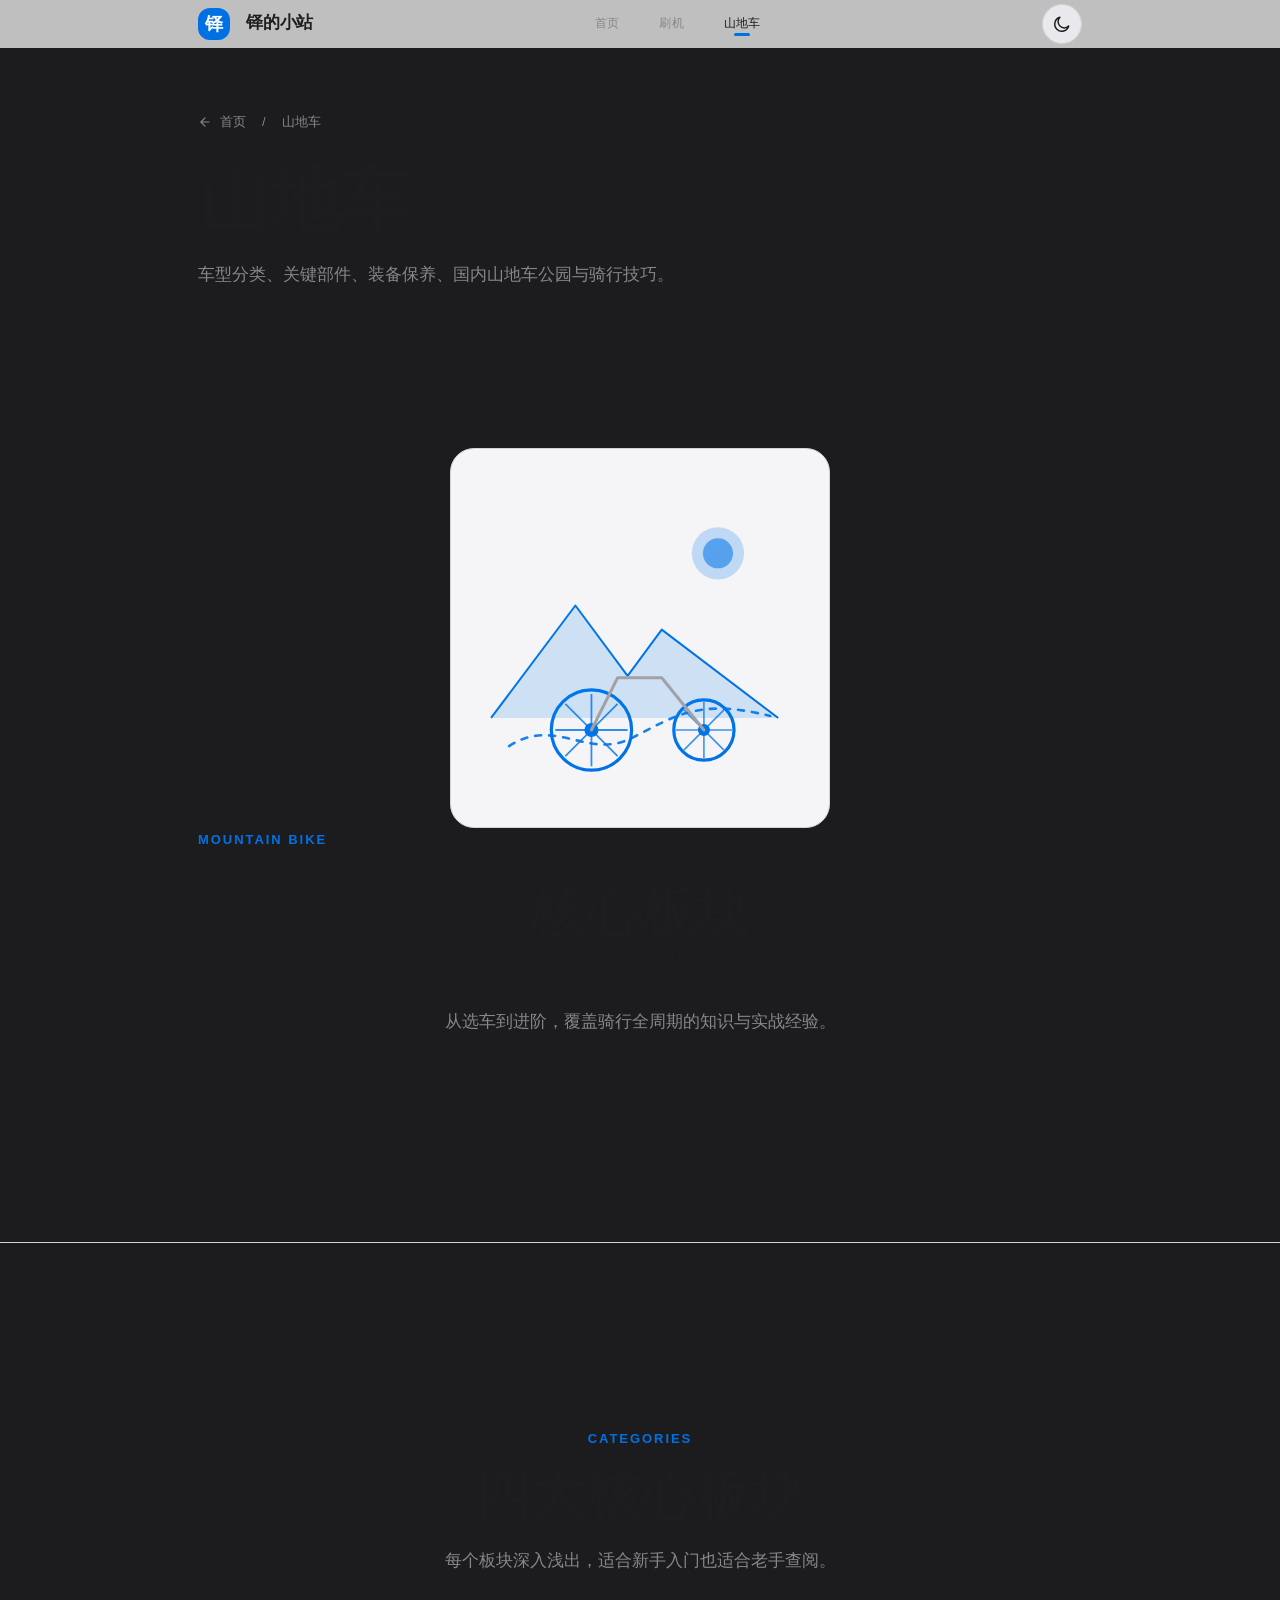
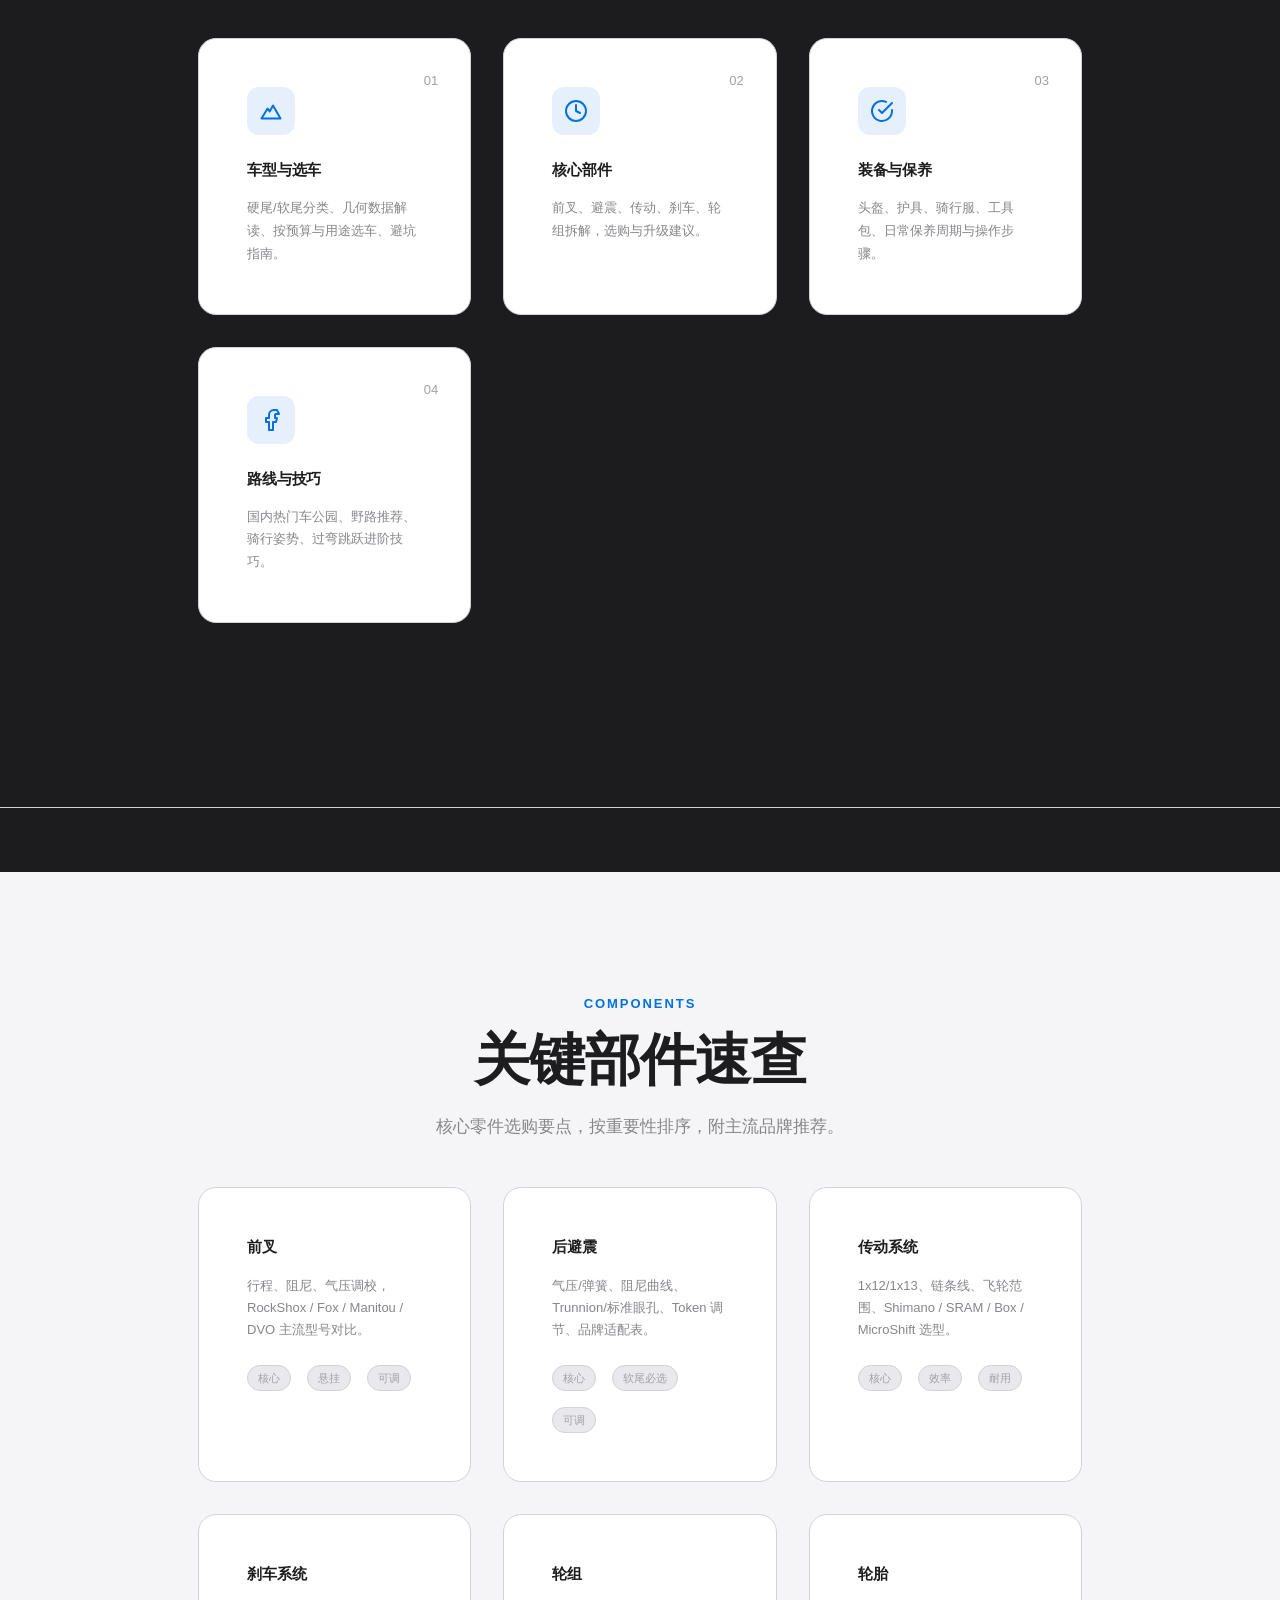
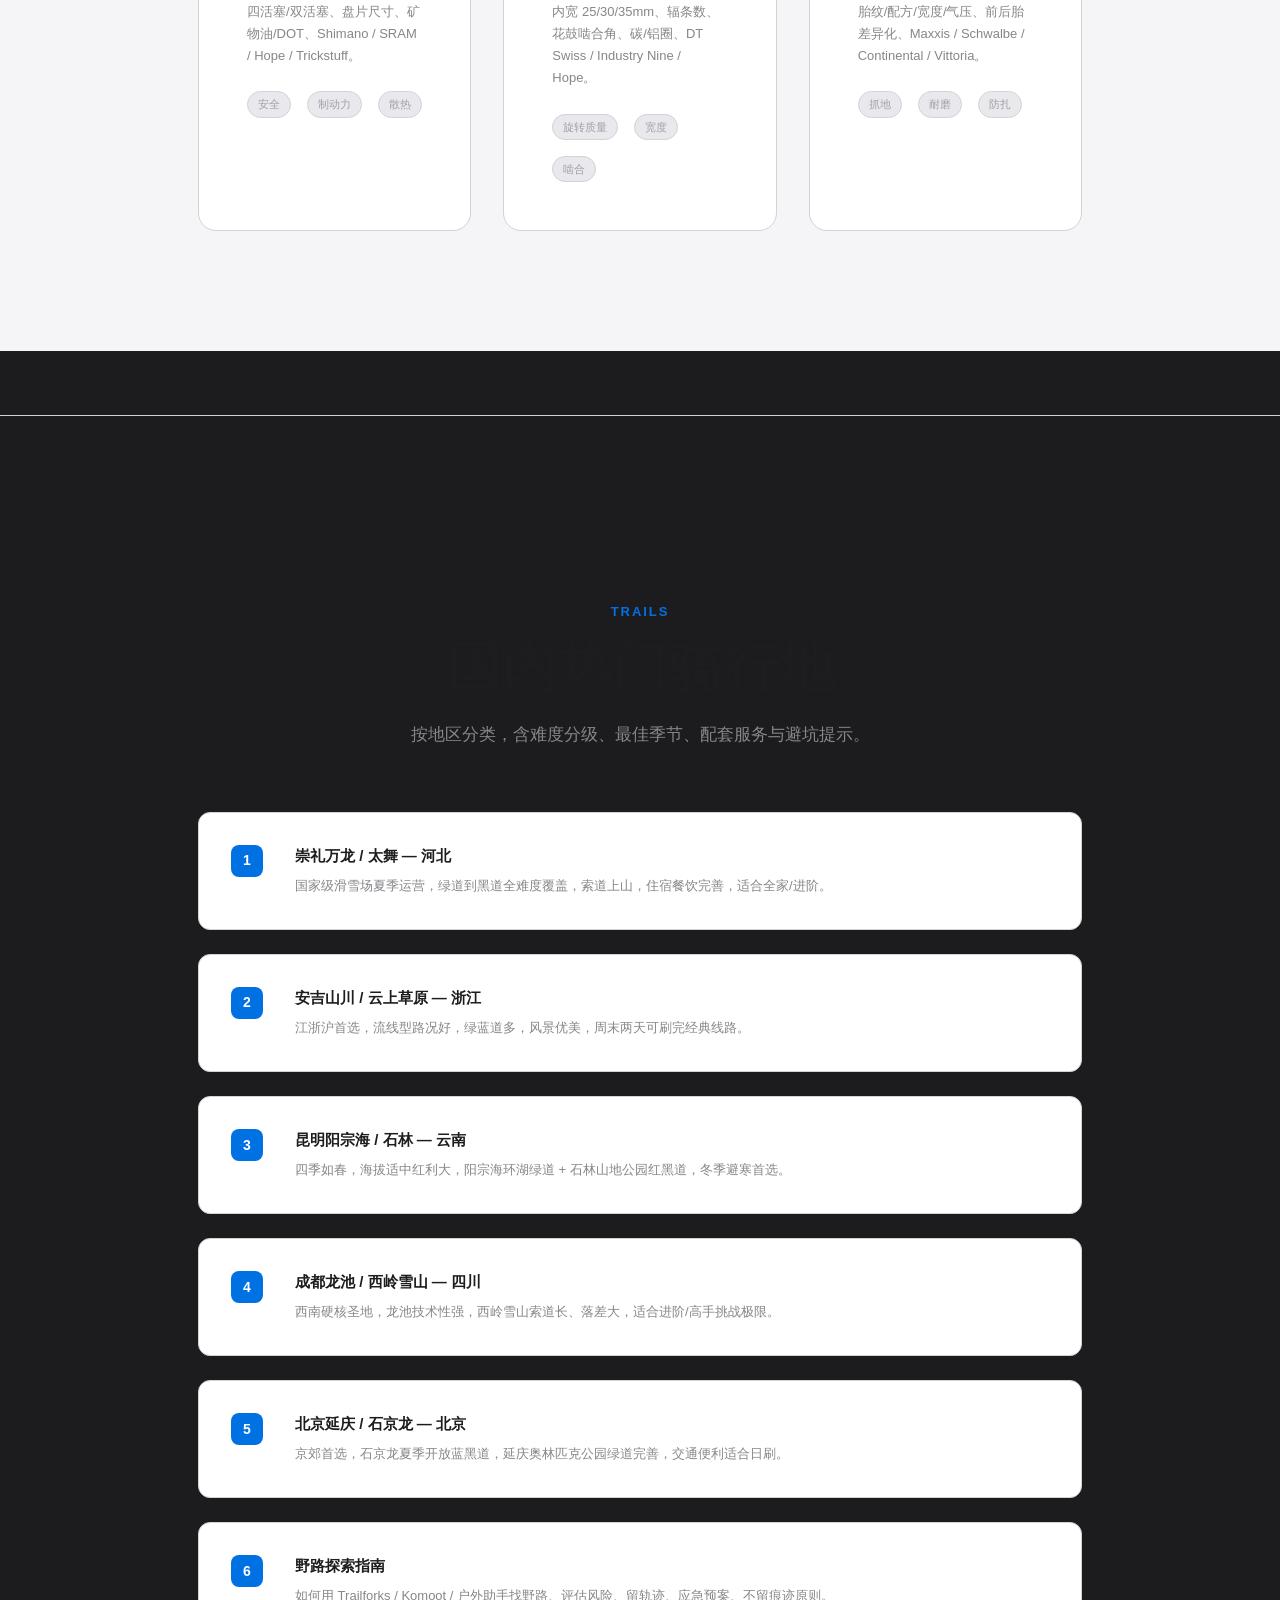
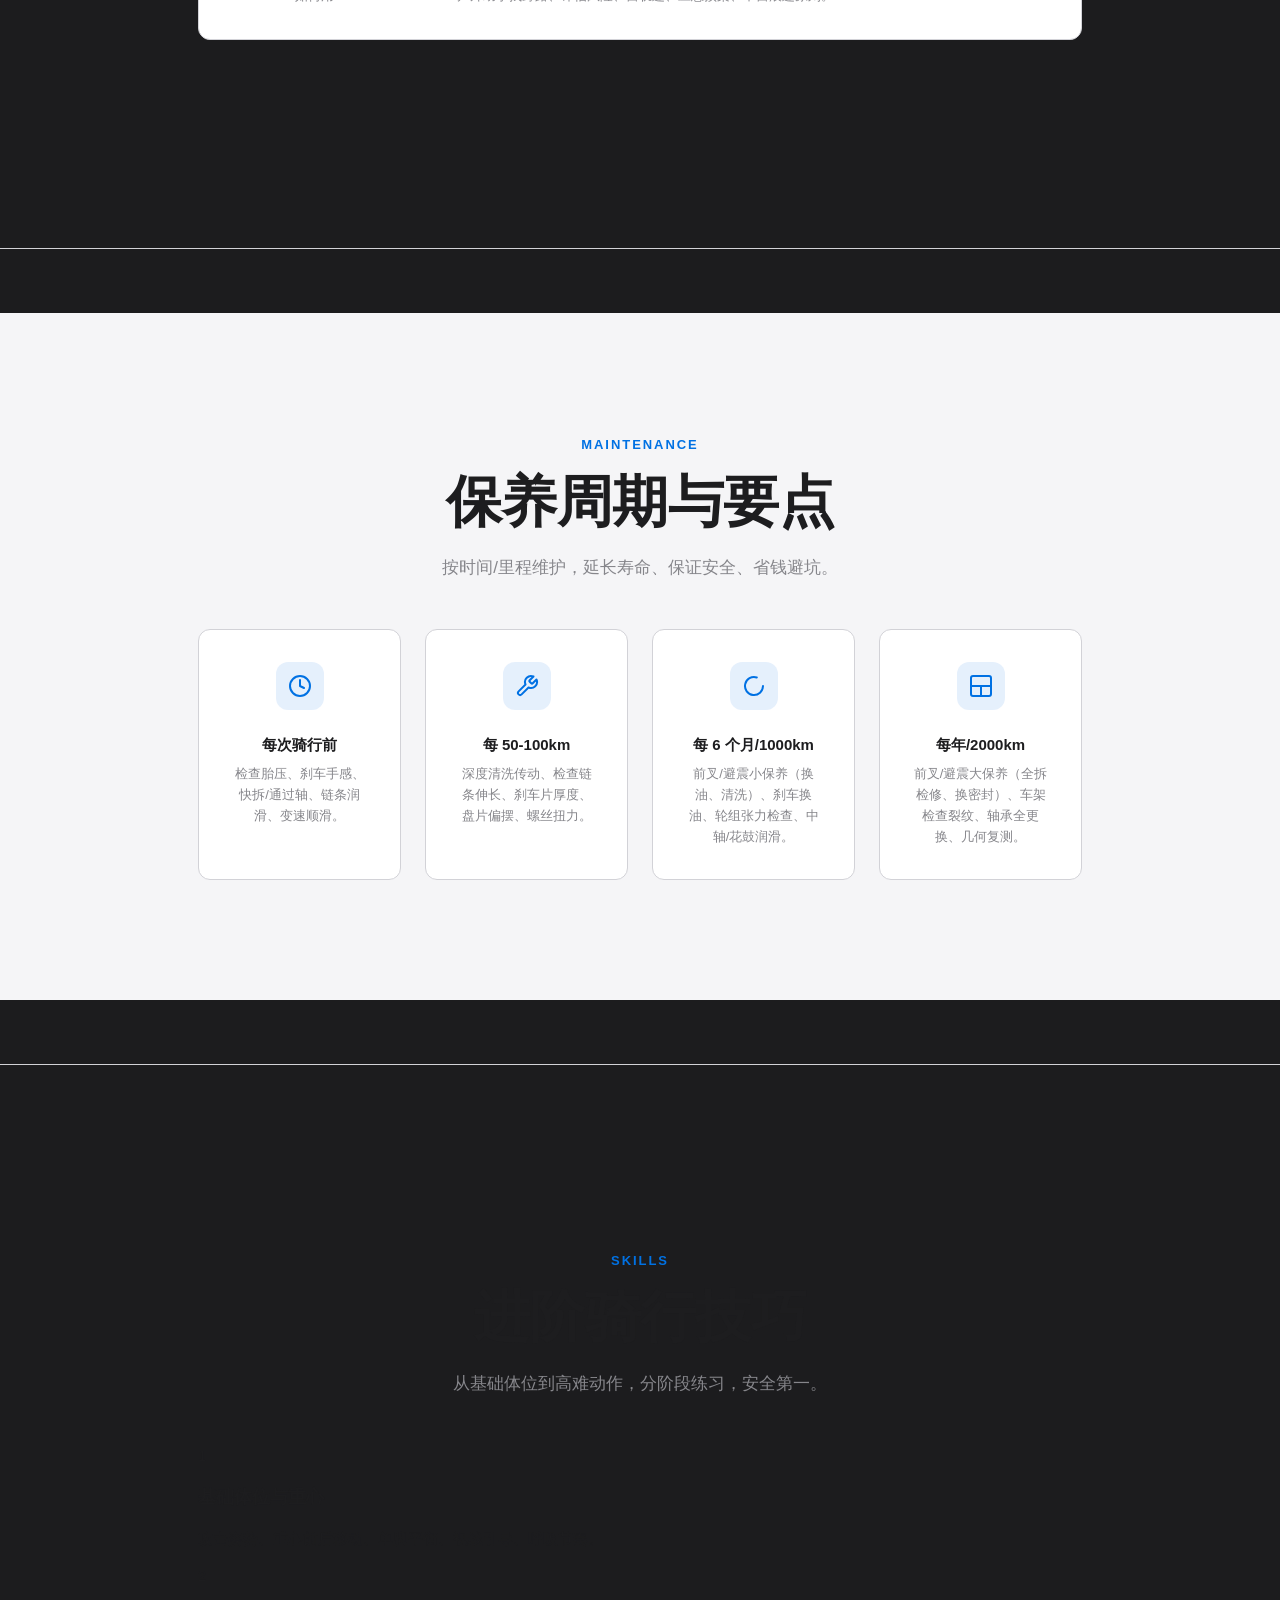
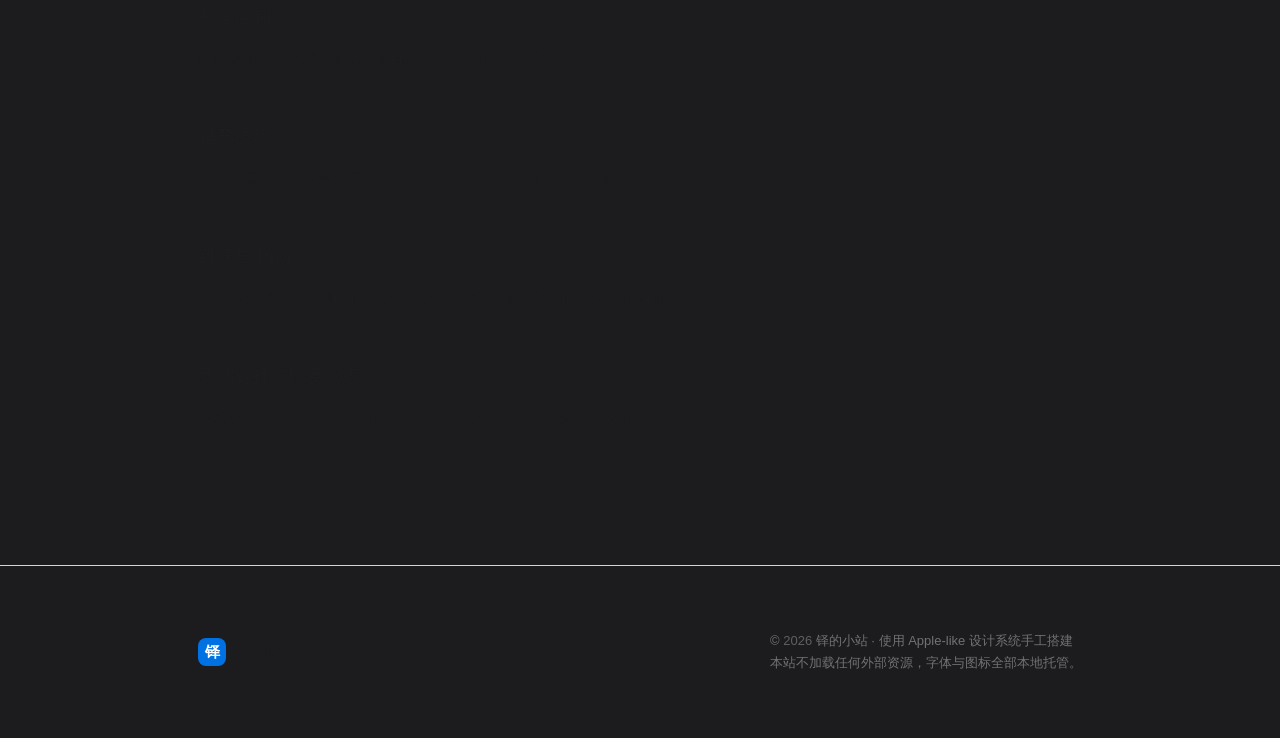
==== bike.html @ e18facf3 "refactor: Apple-like minimal redesign for GitHub Pages - Add DESIGN.md with complete design tokens (" ====
<!DOCTYPE html>
<html lang="zh-CN">
<head>
<meta charset="UTF-8">
<meta name="viewport" content="width=device-width, initial-scale=1, viewport-fit=cover">
<meta name="theme-color" content="#FFFFFF">
<meta name="description" content="山地车 —— 车型分类、关键部件、装备保养、国内山地车公园与骑行技巧。">
<title>山地车 · 铎的小站</title>
<link rel="icon" href="data:image/svg+xml,%3Csvg%20xmlns%3D%22http%3A%2F%2Fwww.w3.org%2F2000%2Fsvg%22%20viewBox%3D%220%200%2064%2064%22%3E%0A%20%20%3Crect%20x%3D%222%22%20y%3D%222%22%20width%3D%2260%22%20height%3D%2260%22%20rx%3D%2212%22%20fill%3D%22%230071E3%22%2F%3E%0A%20%20%3Ctext%20x%3D%2232%22%20y%3D%2246%22%20font-size%3D%2240%22%20text-anchor%3D%22middle%22%20fill%3D%22%23FFFFFF%22%0A%20%20%20%20font-family%3D%22system-ui%2C-apple-system%2CPingFang%20SC%2CMicrosoft%20YaHei%2Csans-serif%22%3E%E9%93%8E%3C%2Ftext%3E%0A%3C%2Fsvg%3E" type="image/svg+xml">
<link rel="preload" href="styles.css" as="style">
<link rel="stylesheet" href="styles.css">
<style>
  /* Page-specific styles for bike.html */
  .bike-hero {
    position: relative;
    min-height: 70vh;
    display: flex;
    flex-direction: column;
    align-items: center;
    justify-content: center;
    text-align: center;
    padding: calc(var(--nav-height) + var(--space-6)) 0 var(--space-8);
  }

  .bike-hero__inner {
    position: relative;
    z-index: 2;
    max-width: var(--container-max);
    padding: 0 var(--margin-mobile);
  }

  @media (min-width: 734px) {
    .bike-hero__inner {
      padding: 0 var(--margin-desktop);
    }
  }

  .bike-hero__art {
    width: 100%;
    max-width: 500px;
    aspect-ratio: 1;
    margin: 0 auto var(--space-6);
    border-radius: var(--radius-xl);
    display: grid;
    place-items: center;
    border: 1px solid var(--color-border);
    background: var(--color-bg-secondary);
  }

  .bike-hero__art svg {
    width: 85%;
    height: auto;
    overflow: visible;
  }

  @media (min-width: 734px) {
    .bike-hero__art {
      max-width: 380px;
      margin-bottom: 0;
    }
  }

  .bike-hero__content {
    flex: 1 1 320px;
    min-width: 0;
  }

  @media (min-width: 734px) {
    .bike-hero__content {
      text-align: left;
    }
  }

  .bike-grid {
    display: grid;
    gap: var(--space-4);
    margin-top: var(--space-6);
  }

  @media (min-width: 620px) {
    .bike-grid {
      grid-template-columns: 1fr 1fr;
    }
  }

  @media (min-width: 1000px) {
    .bike-grid {
      grid-template-columns: repeat(3, 1fr);
    }
  }

  .bike-card {
    position: relative;
    padding: var(--space-5);
    border-radius: var(--radius-lg);
    border: 1px solid var(--color-border);
    background: var(--color-bg-primary);
    transition: transform var(--duration-fast) var(--easing-standard),
                background var(--duration-fast) var(--easing-standard),
                border-color var(--duration-fast) var(--easing-standard);
  }

  .bike-card:hover {
    transform: translateY(-4px);
    background: var(--color-bg-secondary);
    border-color: var(--color-accent-primary);
  }

  .bike-card__icon {
    width: 48px;
    height: 48px;
    border-radius: var(--radius-md);
    display: grid;
    place-items: center;
    margin-bottom: var(--space-3);
    color: var(--color-accent-primary);
    background: rgba(0, 113, 227, 0.1);
  }

  .bike-card__icon svg {
    width: 24px;
    height: 24px;
  }

  .bike-card__title {
    margin: 0 0 var(--space-2);
    font-size: var(--text-body);
    font-weight: 600;
    letter-spacing: -0.01em;
    color: var(--color-text-primary);
  }

  .bike-card__desc {
    margin: 0;
    font-size: var(--text-caption);
    line-height: 1.75;
    color: var(--color-text-secondary);
  }

  .bike-card__index {
    position: absolute;
    top: var(--space-4);
    right: var(--space-4);
    font-family: var(--font-family-display);
    font-size: var(--text-caption);
    color: var(--color-text-tertiary);
  }

  .gear-grid {
    display: grid;
    gap: var(--space-4);
  }

  @media (min-width: 734px) {
    .gear-grid {
      grid-template-columns: repeat(2, 1fr);
    }
  }

  @media (min-width: 1068px) {
    .gear-grid {
      grid-template-columns: repeat(3, 1fr);
    }
  }

  .gear-card {
    padding: var(--space-5);
    border-radius: var(--radius-lg);
    border: 1px solid var(--color-border);
    background: var(--color-bg-primary);
    transition: transform var(--duration-fast) var(--easing-standard),
                border-color var(--duration-fast) var(--easing-standard);
  }

  .gear-card:hover {
    transform: translateY(-2px);
    border-color: var(--color-accent-primary);
  }

  .gear-card__name {
    margin: 0 0 var(--space-2);
    font-size: var(--text-body);
    font-weight: 600;
    color: var(--color-text-primary);
  }

  .gear-card__desc {
    margin: 0 0 var(--space-3);
    font-size: var(--text-caption);
    line-height: 1.7;
    color: var(--color-text-secondary);
  }

  .gear-card__tags {
    display: flex;
    flex-wrap: wrap;
    gap: var(--space-2);
  }

  .gear-card__tag {
    font-size: 11px;
    padding: 4px 10px;
    border-radius: var(--radius-pill);
    background: var(--color-bg-tertiary);
    border: 1px solid var(--color-border);
    color: var(--color-text-tertiary);
  }

  .trail-list {
    margin-top: var(--space-6);
  }

  .trail-item {
    display: flex;
    gap: var(--space-4);
    padding: var(--space-4);
    border-radius: var(--radius-md);
    border: 1px solid var(--color-border);
    background: var(--color-bg-primary);
    margin-bottom: var(--space-3);
    transition: border-color var(--duration-fast) var(--easing-standard);
  }

  .trail-item:hover {
    border-color: var(--color-accent-primary);
  }

  .trail-item__num {
    flex-shrink: 0;
    width: 32px;
    height: 32px;
    border-radius: var(--radius-sm);
    display: grid;
    place-items: center;
    font-family: var(--font-family-display);
    font-size: 14px;
    font-weight: 700;
    color: #FFFFFF;
    background: var(--color-accent-primary);
  }

  .trail-item__content {
    flex: 1;
    min-width: 0;
  }

  .trail-item__title {
    margin: 0 0 var(--space-1);
    font-size: var(--text-body);
    font-weight: 600;
    color: var(--color-text-primary);
  }

  .trail-item__desc {
    margin: 0;
    font-size: var(--text-caption);
    line-height: 1.7;
    color: var(--color-text-secondary);
  }

  @media (max-width: 560px) {
    .trail-item {
      flex-direction: column;
      gap: var(--space-3);
    }
    .trail-item__num {
      width: 28px;
      height: 28px;
      font-size: 12px;
    }
  }

  .maintenance-grid {
    display: grid;
    gap: var(--space-3);
  }

  @media (min-width: 560px) {
    .maintenance-grid {
      grid-template-columns: 1fr 1fr;
    }
  }

  @media (min-width: 880px) {
    .maintenance-grid {
      grid-template-columns: repeat(4, 1fr);
    }
  }

  .maint-card {
    padding: var(--space-4);
    border-radius: var(--radius-md);
    border: 1px solid var(--color-border);
    background: var(--color-bg-primary);
    text-align: center;
    transition: transform var(--duration-fast) var(--easing-standard),
                border-color var(--duration-fast) var(--easing-standard);
  }

  .maint-card:hover {
    transform: translateY(-2px);
    border-color: var(--color-accent-primary);
  }

  .maint-card__icon {
    width: 48px;
    height: 48px;
    margin: 0 auto var(--space-3);
    border-radius: var(--radius-md);
    display: grid;
    place-items: center;
    color: var(--color-accent-primary);
    background: rgba(0, 113, 227, 0.1);
  }

  .maint-card__icon svg {
    width: 24px;
    height: 24px;
  }

  .maint-card__title {
    margin: 0 0 var(--space-1);
    font-size: var(--text-body);
    font-weight: 600;
    color: var(--color-text-primary);
  }

  .maint-card__desc {
    margin: 0;
    font-size: var(--text-caption);
    line-height: 1.6;
    color: var(--color-text-secondary);
  }
</style>
</head>
<body>

<!-- Progress Bar -->
<div class="progress-rail" aria-hidden="true"><div class="progress-bar" id="pbar"></div></div>

<!-- Navigation -->
<header class="nav" id="topbar">
  <div class="nav__inner container">
    <a class="nav__brand" href="index.html" aria-label="回到首页">
      <span class="nav__brand-mark">铎</span>
      <span class="nav__brand-name">铎的小站</span>
    </a>

    <nav class="nav__links" aria-label="主导航">
      <a class="nav__link" href="index.html">首页</a>
      <a class="nav__link" href="flash.html">刷机</a>
      <a class="nav__link active" href="bike.html">山地车</a>
    </nav>

    <div class="nav__actions">
      <button class="nav__toggle" id="themeBtn" type="button" aria-label="切换深浅色主题" aria-pressed="false">
        <svg class="icon-sun" viewBox="0 0 24 24" fill="none" stroke="currentColor" stroke-width="1.8" stroke-linecap="round" stroke-linejoin="round" aria-hidden="true">
          <circle cx="12" cy="12" r="4"/><path d="M12 2v2M12 20v2M2 12h2M20 12h2M5 5l1.5 1.5M17.5 17.5l1.5 1.5M19 5l-1.5 1.5M6.5 17.5l-1.5 1.5"/>
        </svg>
        <svg class="icon-moon" viewBox="0 0 24 24" fill="none" stroke="currentColor" stroke-width="1.8" stroke-linecap="round" stroke-linejoin="round" aria-hidden="true">
          <path d="M20 14.5A8.5 8.5 0 1 1 9.5 4a7 7 0 0 0 10.5 10.5z"/>
        </svg>
      </button>

      <button class="nav__menu-btn" id="menuBtn" type="button" aria-label="打开菜单" aria-expanded="false" aria-controls="mobileMenu">
        <svg class="icon-menu" viewBox="0 0 24 24" fill="none" stroke="currentColor" stroke-width="2" stroke-linecap="round" stroke-linejoin="round" aria-hidden="true">
          <path d="M3 6h18M3 12h18M3 18h18"/>
        </svg>
        <svg class="icon-close" viewBox="0 0 24 24" fill="none" stroke="currentColor" stroke-width="2" stroke-linecap="round" stroke-linejoin="round" aria-hidden="true" style="display:none">
          <path d="M18 6L6 18M6 6l12 12"/>
        </svg>
      </button>
    </div>
  </div>
</header>

<!-- Mobile Menu -->
<nav class="nav__mobile-menu" id="mobileMenu" aria-label="移动端菜单">
  <a class="nav__mobile-link" href="index.html">首页</a>
  <a class="nav__mobile-link" href="flash.html">刷机</a>
  <a class="nav__mobile-link active" href="bike.html">山地车</a>
</nav>

<main>

  <!-- Page Header -->
  <header class="page-header">
    <div class="page-header__inner">
      <nav class="breadcrumb" aria-label="面包屑导航">
        <a href="index.html">
          <svg viewBox="0 0 24 24" fill="none" stroke="currentColor" stroke-width="2" stroke-linecap="round" stroke-linejoin="round" aria-hidden="true"><path d="M19 12H5M12 5l-7 7 7 7"/></svg>
          首页
        </a>
        <span aria-hidden="true">/</span>
        <span>山地车</span>
      </nav>
      <h1 class="page-header__title">山地车</h1>
      <p class="page-header__desc">车型分类、关键部件、装备保养、国内山地车公园与骑行技巧。</p>
    </div>
  </header>

  <!-- Hero Visual + Content -->
  <section class="bike-hero" aria-labelledby="bike-hero-title">
    <div class="bike-hero__inner container">
      <div class="bike-hero__art" aria-hidden="true">
        <svg viewBox="0 0 320 320" role="img" aria-label="山地车主题插画">
          <defs>
            <linearGradient id="bikeG" x1="0" y1="0" x2="1" y2="1">
              <stop offset="0" style="stop-color:var(--color-accent-hover)"/>
              <stop offset="1" style="stop-color:var(--color-accent-primary)"/>
            </linearGradient>
          </defs>
          <circle class="pulse" cx="238" cy="76" r="26" fill="url(#bikeG)" fill-opacity=".22" style="animation: pulse 3.6s var(--easing-standard) infinite;"/>
          <circle cx="238" cy="76" r="15" fill="url(#bikeG)" fill-opacity=".55"/>
          <path d="M12 240 96 128l52 70 34-46 116 88z" fill-opacity=".16" style="fill:var(--color-accent-primary)"/>
          <path d="M12 240 96 128l52 70 34-46 116 88" fill="none" stroke="url(#bikeG)" stroke-width="2" stroke-linejoin="round"/>
          <path class="trace" d="M30 268c46-30 78 14 122-8s66-40 138-22" fill="none" stroke="url(#bikeG)" stroke-width="2.6" stroke-linecap="round" stroke-opacity=".9" style="animation: trace 20s linear infinite; stroke-dasharray: 6 8;"/>
          <g>
            <circle cx="112" cy="252" r="40" fill="none" stroke="url(#bikeG)" stroke-width="3.2"/>
            <circle cx="112" cy="252" r="7" fill="url(#bikeG)"/>
            <g style="animation: spin 14s linear infinite; transform-origin: center;" stroke="url(#bikeG)" stroke-width="1.8" stroke-opacity=".8">
              <path d="M112 216v72M76 252h72M86 226l52 52M138 226l-52 52"/>
            </g>
          </g>
          <g>
            <circle cx="224" cy="252" r="30" fill="none" stroke="url(#bikeG)" stroke-width="3.2"/>
            <circle cx="224" cy="252" r="6" fill="url(#bikeG)"/>
            <g style="animation: spin 14s linear infinite; transform-origin: center;" stroke="url(#bikeG)" stroke-width="1.6" stroke-opacity=".75">
              <path d="M224 224v56M196 252h56M204 232l40 40M244 232l-40 40"/>
            </g>
          </g>
          <path d="m112 252 26-52h44l42 52" fill="none" stroke-width="3" stroke-linecap="round" stroke-linejoin="round" style="stroke:var(--color-text-tertiary)"/>
        </svg>
      </div>
      <div class="bike-hero__content">
        <span class="section__kicker">Mountain Bike</span>
        <h2 id="bike-hero-title" class="section__title" style="margin-top:var(--space-2);margin-bottom:0;text-align:center;">核心板块</h2>
        @media (min-width: 734px) {
          .bike-hero__content .section__title { text-align: left; }
          .bike-hero__content .section__kicker { display: inline-block; }
        }
        <p class="section__body" style="margin-top:var(--space-3);text-align:center;">从选车到进阶，覆盖骑行全周期的知识与实战经验。</p>
        @media (min-width: 734px) {
          .bike-hero__content .section__body { text-align: left; }
        }
      </div>
    </div>
  </section>

  <hr class="divider" style="margin:var(--space-6) 0;">

  <!-- Core Categories Grid -->
  <section class="section" aria-labelledby="bike-categories-title">
    <div class="container">
      <header class="section__header reveal">
        <span class="section__kicker">Categories</span>
        <h2 id="bike-categories-title" class="section__title">四大核心板块</h2>
        <p class="section__body">每个板块深入浅出，适合新手入门也适合老手查阅。</p>
      </header>

      <div class="bike-grid">
        <article class="bike-card reveal d1">
          <div class="bike-card__icon" aria-hidden="true">
            <svg viewBox="0 0 24 24" fill="none" stroke="currentColor" stroke-width="2" stroke-linecap="round" stroke-linejoin="round"><path d="M2.5 19.5h19L14 6.5l-3.3 5.9L8.6 9.6z"/></svg>
          </div>
          <h3 class="bike-card__title">车型与选车</h3>
          <p class="bike-card__desc">硬尾/软尾分类、几何数据解读、按预算与用途选车、避坑指南。</p>
          <span class="bike-card__index">01</span>
        </article>

        <article class="bike-card reveal d2">
          <div class="bike-card__icon" aria-hidden="true">
            <svg viewBox="0 0 24 24" fill="none" stroke="currentColor" stroke-width="2" stroke-linecap="round" stroke-linejoin="round"><circle cx="12" cy="12" r="10"/><path d="M12 6v6l4 2"/></svg>
          </div>
          <h3 class="bike-card__title">核心部件</h3>
          <p class="bike-card__desc">前叉、避震、传动、刹车、轮组拆解，选购与升级建议。</p>
          <span class="bike-card__index">02</span>
        </article>

        <article class="bike-card reveal d3">
          <div class="bike-card__icon" aria-hidden="true">
            <svg viewBox="0 0 24 24" fill="none" stroke="currentColor" stroke-width="2" stroke-linecap="round" stroke-linejoin="round"><path d="M22 11.08V12a10 10 0 1 1-5.93-9.14"/><polyline points="22 4 12 14.01 9 11.01"/></svg>
          </div>
          <h3 class="bike-card__title">装备与保养</h3>
          <p class="bike-card__desc">头盔、护具、骑行服、工具包、日常保养周期与操作步骤。</p>
          <span class="bike-card__index">03</span>
        </article>

        <article class="bike-card reveal d4">
          <div class="bike-card__icon" aria-hidden="true">
            <svg viewBox="0 0 24 24" fill="none" stroke="currentColor" stroke-width="2" stroke-linecap="round" stroke-linejoin="round"><path d="M18 2h-3a5 5 0 0 0-5 5v3H7v4h3v8h4v-8h3l1-4h-2V7a1 1 0 0 1 1-1h3z"/></svg>
          </div>
          <h3 class="bike-card__title">路线与技巧</h3>
          <p class="bike-card__desc">国内热门车公园、野路推荐、骑行姿势、过弯跳跃进阶技巧。</p>
          <span class="bike-card__index">04</span>
        </article>
      </div>
    </div>
  </section>

  <hr class="divider" style="margin:var(--space-6) 0;">

  <!-- Gear/Component Section -->
  <section class="section section--alt" aria-labelledby="gear-title">
    <div class="container">
      <header class="section__header reveal">
        <span class="section__kicker">Components</span>
        <h2 id="gear-title" class="section__title">关键部件速查</h2>
        <p class="section__body">核心零件选购要点，按重要性排序，附主流品牌推荐。</p>
      </header>

      <div class="gear-grid">
        <article class="gear-card reveal d1">
          <h3 class="gear-card__name">前叉</h3>
          <p class="gear-card__desc">行程、阻尼、气压调校，RockShox / Fox / Manitou / DVO 主流型号对比。</p>
          <div class="gear-card__tags">
            <span class="gear-card__tag">核心</span>
            <span class="gear-card__tag">悬挂</span>
            <span class="gear-card__tag">可调</span>
          </div>
        </article>

        <article class="gear-card reveal d2">
          <h3 class="gear-card__name">后避震</h3>
          <p class="gear-card__desc">气压/弹簧、阻尼曲线、Trunnion/标准眼孔、Token 调节、品牌适配表。</p>
          <div class="gear-card__tags">
            <span class="gear-card__tag">核心</span>
            <span class="gear-card__tag">软尾必选</span>
            <span class="gear-card__tag">可调</span>
          </div>
        </article>

        <article class="gear-card reveal d3">
          <h3 class="gear-card__name">传动系统</h3>
          <p class="gear-card__desc">1x12/1x13、链条线、飞轮范围、Shimano / SRAM / Box / MicroShift 选型。</p>
          <div class="gear-card__tags">
            <span class="gear-card__tag">核心</span>
            <span class="gear-card__tag">效率</span>
            <span class="gear-card__tag">耐用</span>
          </div>
        </article>

        <article class="gear-card reveal d4">
          <h3 class="gear-card__name">刹车系统</h3>
          <p class="gear-card__desc">四活塞/双活塞、盘片尺寸、矿物油/DOT、Shimano / SRAM / Hope / Trickstuff。</p>
          <div class="gear-card__tags">
            <span class="gear-card__tag">安全</span>
            <span class="gear-card__tag">制动力</span>
            <span class="gear-card__tag">散热</span>
          </div>
        </article>

        <article class="gear-card reveal d5">
          <h3 class="gear-card__name">轮组</h3>
          <p class="gear-card__desc">内宽 25/30/35mm、辐条数、花鼓啮合角、碳/铝圈、DT Swiss / Industry Nine / Hope。</p>
          <div class="gear-card__tags">
            <span class="gear-card__tag">旋转质量</span>
            <span class="gear-card__tag">宽度</span>
            <span class="gear-card__tag">啮合</span>
          </div>
        </article>

        <article class="gear-card reveal d6">
          <h3 class="gear-card__name">轮胎</h3>
          <p class="gear-card__desc">胎纹/配方/宽度/气压、前后胎差异化、Maxxis / Schwalbe / Continental / Vittoria。</p>
          <div class="gear-card__tags">
            <span class="gear-card__tag">抓地</span>
            <span class="gear-card__tag">耐磨</span>
            <span class="gear-card__tag">防扎</span>
          </div>
        </article>
      </div>
    </div>
  </section>

  <hr class="divider" style="margin:var(--space-6) 0;">

  <!-- Trails Section -->
  <section class="section" aria-labelledby="trails-title">
    <div class="container">
      <header class="section__header reveal">
        <span class="section__kicker">Trails</span>
        <h2 id="trails-title" class="section__title">国内热门骑行地</h2>
        <p class="section__body">按地区分类，含难度分级、最佳季节、配套服务与避坑提示。</p>
      </header>

      <div class="trail-list">
        <article class="trail-item reveal d1">
          <span class="trail-item__num">1</span>
          <div class="trail-item__content">
            <h3 class="trail-item__title">崇礼万龙 / 太舞 — 河北</h3>
            <p class="trail-item__desc">国家级滑雪场夏季运营，绿道到黑道全难度覆盖，索道上山，住宿餐饮完善，适合全家/进阶。</p>
          </div>
        </article>

        <article class="trail-item reveal d2">
          <span class="trail-item__num">2</span>
          <div class="trail-item__content">
            <h3 class="trail-item__title">安吉山川 / 云上草原 — 浙江</h3>
            <p class="trail-item__desc">江浙沪首选，流线型路况好，绿蓝道多，风景优美，周末两天可刷完经典线路。</p>
          </div>
        </article>

        <article class="trail-item reveal d3">
          <span class="trail-item__num">3</span>
          <div class="trail-item__content">
            <h3 class="trail-item__title">昆明阳宗海 / 石林 — 云南</h3>
            <p class="trail-item__desc">四季如春，海拔适中红利大，阳宗海环湖绿道 + 石林山地公园红黑道，冬季避寒首选。</p>
          </div>
        </article>

        <article class="trail-item reveal d4">
          <span class="trail-item__num">4</span>
          <div class="trail-item__content">
            <h3 class="trail-item__title">成都龙池 / 西岭雪山 — 四川</h3>
            <p class="trail-item__desc">西南硬核圣地，龙池技术性强，西岭雪山索道长、落差大，适合进阶/高手挑战极限。</p>
          </div>
        </article>

        <article class="trail-item reveal d5">
          <span class="trail-item__num">5</span>
          <div class="trail-item__content">
            <h3 class="trail-item__title">北京延庆 / 石京龙 — 北京</h3>
            <p class="trail-item__desc">京郊首选，石京龙夏季开放蓝黑道，延庆奥林匹克公园绿道完善，交通便利适合日刷。</p>
          </div>
        </article>

        <article class="trail-item reveal d6">
          <span class="trail-item__num">6</span>
          <div class="trail-item__content">
            <h3 class="trail-item__title">野路探索指南</h3>
            <p class="trail-item__desc">如何用 Trailforks / Komoot / 户外助手找野路、评估风险、留轨迹、应急预案、不留痕迹原则。</p>
          </div>
        </article>
      </div>
    </div>
  </section>

  <hr class="divider" style="margin:var(--space-6) 0;">

  <!-- Maintenance Section -->
  <section class="section section--alt" aria-labelledby="maint-title">
    <div class="container">
      <header class="section__header reveal">
        <span class="section__kicker">Maintenance</span>
        <h2 id="maint-title" class="section__title">保养周期与要点</h2>
        <p class="section__body">按时间/里程维护，延长寿命、保证安全、省钱避坑。</p>
      </header>

      <div class="maintenance-grid">
        <article class="maint-card reveal d1">
          <div class="maint-card__icon" aria-hidden="true">
            <svg viewBox="0 0 24 24" fill="none" stroke="currentColor" stroke-width="2" stroke-linecap="round" stroke-linejoin="round"><circle cx="12" cy="12" r="10"/><path d="M12 6v6l4 2"/></svg>
          </div>
          <h3 class="maint-card__title">每次骑行前</h3>
          <p class="maint-card__desc">检查胎压、刹车手感、快拆/通过轴、链条润滑、变速顺滑。</p>
        </article>

        <article class="maint-card reveal d2">
          <div class="maint-card__icon" aria-hidden="true">
            <svg viewBox="0 0 24 24" fill="none" stroke="currentColor" stroke-width="2" stroke-linecap="round" stroke-linejoin="round"><path d="M14.7 6.3a1 1 0 0 0 0 1.4l1.6 1.6a1 1 0 0 0 1.4 0l3.77-3.77a6 6 0 0 1-7.94 7.94l-6.91 6.91a2.12 2.12 0 0 1-3-3l6.91-6.91a6 6 0 0 1 7.94-7.94l-3.76 3.76z"/></svg>
          </div>
          <h3 class="maint-card__title">每 50-100km</h3>
          <p class="maint-card__desc">深度清洗传动、检查链条伸长、刹车片厚度、盘片偏摆、螺丝扭力。</p>
        </article>

        <article class="maint-card reveal d3">
          <div class="maint-card__icon" aria-hidden="true">
            <svg viewBox="0 0 24 24" fill="none" stroke="currentColor" stroke-width="2" stroke-linecap="round" stroke-linejoin="round"><path d="M21 12a9 9 0 1 1-6.219-8.56"/></svg>
          </div>
          <h3 class="maint-card__title">每 6 个月/1000km</h3>
          <p class="maint-card__desc">前叉/避震小保养（换油、清洗）、刹车换油、轮组张力检查、中轴/花鼓润滑。</p>
        </article>

        <article class="maint-card reveal d4">
          <div class="maint-card__icon" aria-hidden="true">
            <svg viewBox="0 0 24 24" fill="none" stroke="currentColor" stroke-width="2" stroke-linecap="round" stroke-linejoin="round"><rect x="2" y="2" width="20" height="20" rx="2"/><path d="M12 22V12M2 12h20"/></svg>
          </div>
          <h3 class="maint-card__title">每年/2000km</h3>
          <p class="maint-card__desc">前叉/避震大保养（全拆检修、换密封）、车架检查裂纹、轴承全更换、几何复测。</p>
        </article>
      </div>
    </div>
  </section>

  <hr class="divider" style="margin:var(--space-6) 0;">

  <!-- Skills Section -->
  <section class="section" aria-labelledby="skills-title">
    <div class="container">
      <header class="section__header reveal">
        <span class="section__kicker">Skills</span>
        <h2 id="skills-title" class="section__title">进阶骑行技巧</h2>
        <p class="section__body">从基础体位到高难动作，分阶段练习，安全第一。</p>
      </header>

      <div class="guide-list">
        <article class="guide-item reveal d1">
          <span class="guide-item__num">1</span>
          <div class="guide-item__content">
            <h3 class="guide-item__title">基础体位与重心</h3>
            <p class="guide-item__desc">攻击姿势、重心前后移动、单脚平衡、视线引导、呼吸节奏。</p>
          </div>
        </article>

        <article class="guide-item reveal d2">
          <span class="guide-item__num">2</span>
          <div class="guide-item__content">
            <h3 class="guide-item__title">刹车控制</h3>
            <p class="guide-item__desc">前后刹配比、模块化刹车、刹车点选择、防抱死、陡坡控速。</p>
          </div>
        </article>

        <article class="guide-item reveal d3">
          <span class="guide-item__num">3</span>
          <div class="guide-item__content">
            <h3 class="guide-item__title">过弯技巧</h3>
            <p class="guide-item__desc">外脚下压、内倾角度、压车入弯、视线穿弯、出弯加速、弯道刹车。</p>
          </div>
        </article>

        <article class="guide-item reveal d4">
          <span class="guide-item__num">4</span>
          <div class="guide-item__content">
            <h3 class="guide-item__title">跳跃与 Drop</h3>
            <p class="guide-item__desc">Pre-load 技巧、起跳时机、空中姿态、落地缓冲、进阶 Table/Double/Drop。</p>
          </div>
        </article>

        <article class="guide-item reveal d5">
          <span class="guide-item__num">5</span>
          <div class="guide-item__content">
            <h3 class="guide-item__title">赛线选择与比赛心态</h3>
            <p class="guide-item__desc">赛线记忆、分段练习、计时对比、心理建设、比赛前准备、复盘分析。</p>
          </div>
        </article>
      </div>
    </div>
  </section>

</main>

<!-- Footer -->
<footer class="footer">
  <div class="container footer__inner">
    <div class="footer__brand">
      <span class="footer__brand-mark">铎</span>
      <span>铎的小站</span>
    </div>
    <div class="footer__meta">
      <span>© <span id="year">2026</span> 铎的小站 · 使用 Apple-like 设计系统手工搭建</span><br>
      <span>本站不加载任何外部资源，字体与图标全部本地托管。</span>
    </div>
  </div>
</footer>

<script>
/* ===== Theme Toggle ===== */
(function () {
  'use strict';

  var root = document.documentElement;
  var themeBtn = document.getElementById('themeBtn');
  var themeMeta = document.querySelector('meta[name="theme-color"]');

  var savedTheme = null;
  try { savedTheme = localStorage.getItem('dz-theme'); } catch (e) {}

  function applyTheme(dark) {
    root.setAttribute('data-theme', dark ? 'dark' : 'light');
    if (themeMeta) themeMeta.setAttribute('content', dark ? '#1D1D1F' : '#FFFFFF');
    if (themeBtn) themeBtn.setAttribute('aria-pressed', String(dark));
  }

  var prefersDark = window.matchMedia('(prefers-color-scheme: dark)').matches;
  applyTheme(savedTheme ? savedTheme === 'dark' : prefersDark);

  function toggleTheme() {
    var dark = root.getAttribute('data-theme') !== 'dark';
    applyTheme(dark);
    try { localStorage.setItem('dz-theme', dark ? 'dark' : 'light'); } catch (e) {}
  }

  document.addEventListener('click', function (e) {
    var el = e.target;
    while (el && el !== document) {
      if (el.id === 'themeBtn') { toggleTheme(); return; }
      el = el.parentNode;
    }
  }, true);

  if (themeBtn) {
    themeBtn.addEventListener('click', function (e) { e.stopPropagation(); });
  }

  /* ===== Mobile Menu Toggle ===== */
  var menuBtn = document.getElementById('menuBtn');
  var mobileMenu = document.getElementById('mobileMenu');
  var menuIcon = menuBtn?.querySelector('.icon-menu');
  var closeIcon = menuBtn?.querySelector('.icon-close');

  if (menuBtn && mobileMenu) {
    menuBtn.addEventListener('click', function (e) {
      e.stopPropagation();
      var isOpen = mobileMenu.classList.toggle('open');
      menuBtn.setAttribute('aria-expanded', String(isOpen));
      if (menuIcon && closeIcon) {
        menuIcon.style.display = isOpen ? 'none' : 'block';
        closeIcon.style.display = isOpen ? 'block' : 'none';
      }
    });

    mobileMenu.querySelectorAll('a').forEach(function (link) {
      link.addEventListener('click', function () {
        mobileMenu.classList.remove('open');
        menuBtn.setAttribute('aria-expanded', 'false');
        if (menuIcon && closeIcon) {
          menuIcon.style.display = 'block';
          closeIcon.style.display = 'none';
        }
      });
    });

    document.addEventListener('click', function (e) {
      if (!mobileMenu.contains(e.target) && !menuBtn.contains(e.target)) {
        mobileMenu.classList.remove('open');
        menuBtn.setAttribute('aria-expanded', 'false');
        if (menuIcon && closeIcon) {
          menuIcon.style.display = 'block';
          closeIcon.style.display = 'none';
        }
      }
    });
  }

  /* ===== Reveal Animation ===== */
  (function reveal() {
    var items = document.querySelectorAll('.reveal');
    if (!('IntersectionObserver' in window)) {
      items.forEach(function (el) { el.classList.add('in'); });
      return;
    }
    var reduceMotion = window.matchMedia('(prefers-reduced-motion: reduce)').matches;
    if (reduceMotion) {
      items.forEach(function (el) { el.classList.add('in'); });
      return;
    }
    var io = new IntersectionObserver(function (entries) {
      entries.forEach(function (en) {
        if (en.isIntersecting) {
          en.target.classList.add('in');
          io.unobserve(en.target);
        }
      });
    }, { rootMargin: '0px 0px -8% 0px', threshold: 0.12 });
    items.forEach(function (el) { io.observe(el); });
  })();

  /* ===== Scroll UI ===== */
  (function scrollUI() {
    var bar = document.getElementById('topbar');
    var pbar = document.getElementById('pbar');
    var ticking = false;

    function update() {
      var y = window.scrollY || window.pageYOffset || 0;
      var max = Math.max(1, document.documentElement.scrollHeight - window.innerHeight);
      if (bar) bar.classList.toggle('scrolled', y > 12);
      if (pbar) pbar.style.width = Math.min(100, (y / max) * 100).toFixed(2) + '%';
      ticking = false;
    }

    window.addEventListener('scroll', function () {
      if (!ticking) { ticking = true; requestAnimationFrame(update); }
    }, { passive: true });

    update();
  })();

  /* ===== Year ===== */
  var yearEl = document.getElementById('year');
  if (yearEl) yearEl.textContent = String(new Date().getFullYear());

})();
</script>
</body>
</html>
---- styles.css ----
/* ============================================================
   DUO-S-WEBSITE — Apple-like Minimal Design System
   共享样式文件：所有页面引用此 CSS
   ============================================================ */

/* ---------- CSS Custom Properties (Design Tokens) ---------- */
:root {
  /* Colors - Light Mode (Default) */
  --color-bg-primary: #FFFFFF;
  --color-bg-secondary: #F5F5F7;
  --color-bg-tertiary: #E8E8ED;
  --color-text-primary: #1D1D1F;
  --color-text-secondary: #86868B;
  --color-text-tertiary: #A1A1A6;
  --color-border: #D2D2D7;
  --color-accent-primary: #0071E3;
  --color-accent-hover: #0077ED;
  --color-accent-pressed: #0066CC;
  --color-focus: #0071E3;
  --color-error: #FF3B30;
  --color-success: #34C759;

  /* Typography */
  --font-family: -apple-system, BlinkMacSystemFont, "SF Pro Display", "SF Pro Text", "Helvetica Neue", Arial, sans-serif;
  --font-family-display: -apple-system, BlinkMacSystemFont, "SF Pro Display", "SF Pro Text", "Helvetica Neue", Arial, sans-serif;
  --font-family-mono: ui-monospace, SFMono-Regular, Menlo, Consolas, monospace;

  --text-hero: clamp(48px, 8vw, 80px);
  --text-section: clamp(40px, 5vw, 56px);
  --text-subtitle: clamp(24px, 3vw, 32px);
  --text-body-lg: 17px;
  --text-body: 15px;
  --text-caption: 13px;
  --text-nav: 12px;
  --text-btn: 17px;

  --lh-hero: 1.05;
  --lh-section: 1.1;
  --lh-body: 1.47;
  --lh-body-sm: 1.5;
  --lh-nav: 1.2;

  --ls-hero: -0.015em;
  --ls-section: -0.01em;
  --ls-nav: 0.02em;

  /* Spacing (Base unit: 8px) */
  --space-1: 8px;
  --space-2: 16px;
  --space-3: 24px;
  --space-4: 32px;
  --space-5: 48px;
  --space-6: 64px;
  --space-7: 80px;
  --space-8: 120px;

  --container-max: 980px;
  --container-wide: 1200px;
  --margin-mobile: 20px;
  --margin-desktop: 48px;

  --bp-mobile: 734px;
  --bp-tablet: 1068px;
  --bp-desktop: 1200px;

  /* Border Radius */
  --radius-sm: 8px;
  --radius-md: 12px;
  --radius-lg: 18px;
  --radius-xl: 24px;
  --radius-pill: 980px;

  /* Shadows */
  --shadow-sm: 0 1px 2px rgba(0, 0, 0, 0.04);
  --shadow-md: 0 4px 12px rgba(0, 0, 0, 0.08);
  --shadow-lg: 0 12px 32px rgba(0, 0, 0, 0.12);

  /* Navigation */
  --nav-height: 48px;
  --nav-bg: rgba(255, 255, 255, 0.72);
  --nav-blur: saturate(180%) blur(20px);
  --nav-border: 1px solid var(--color-border);

  /* Motion */
  --duration-fast: 200ms;
  --duration-normal: 300ms;
  --duration-slow: 400ms;
  --easing-standard: cubic-bezier(0.4, 0, 0.2, 1);
  --easing-decelerate: cubic-bezier(0, 0, 0.2, 1);
  --easing-accelerate: cubic-bezier(0.4, 0, 1, 1);

  /* Z-Index */
  --z-nav: 100;
  --z-dropdown: 200;
  --z-modal: 1000;
  --z-toast: 1100;
}

/* Dark Mode - prefers-color-scheme */
@media (prefers-color-scheme: dark) {
  :root {
    --color-bg-primary: #1D1D1F;
    --color-bg-secondary: #2C2C2E;
    --color-bg-tertiary: #3A3A3C;
    --color-text-primary: #FFFFFF;
    --color-text-secondary: #8E8E93;
    --color-text-tertiary: #636366;
    --color-border: #3A3A3C;
    --color-accent-primary: #0A84FF;
    --color-accent-hover: #409CFF;
    --color-accent-pressed: #0071E3;
    --color-focus: #0A84FF;
    --color-error: #FF453A;
    --color-success: #32D74B;

    --shadow-sm: 0 1px 2px rgba(0, 0, 0, 0.3);
    --shadow-md: 0 4px 12px rgba(0, 0, 0, 0.4);
    --shadow-lg: 0 12px 32px rgba(0, 0, 0, 0.5);

    --nav-bg: rgba(29, 29, 31, 0.72);
  }
}

/* Explicit dark mode via [data-theme="dark"] for manual toggle */
[data-theme="dark"] {
  --color-bg-primary: #1D1D1F;
  --color-bg-secondary: #2C2C2E;
  --color-bg-tertiary: #3A3A3C;
  --color-text-primary: #FFFFFF;
  --color-text-secondary: #8E8E93;
  --color-text-tertiary: #636366;
  --color-border: #3A3A3C;
  --color-accent-primary: #0A84FF;
  --color-accent-hover: #409CFF;
  --color-accent-pressed: #0071E3;
  --color-focus: #0A84FF;
  --color-error: #FF453A;
  --color-success: #32D74B;

  --shadow-sm: 0 1px 2px rgba(0, 0, 0, 0.3);
  --shadow-md: 0 4px 12px rgba(0, 0, 0, 0.4);
  --shadow-lg: 0 12px 32px rgba(0, 0, 0, 0.5);

  --nav-bg: rgba(29, 29, 31, 0.72);
}

/* ---------- Base Reset ---------- */
*, *::before, *::after {
  box-sizing: border-box;
}

html {
  background: var(--color-bg-primary);
  scroll-behavior: smooth;
  scroll-padding-top: calc(var(--nav-height) + var(--space-2));
  -webkit-text-size-adjust: 100%;
}

body {
  margin: 0;
  min-height: 100vh;
  overflow-x: hidden;
  font-family: var(--font-family);
  font-size: var(--text-body);
  line-height: var(--lh-body);
  color: var(--color-text-primary);
  background: transparent;
  -webkit-font-smoothing: antialiased;
  -moz-osx-font-smoothing: grayscale;
  text-rendering: optimizeLegibility;
}

img, svg {
  display: block;
  max-width: 100%;
  height: auto;
}

a {
  color: inherit;
  text-decoration: none;
}

::selection {
  background: rgba(0, 113, 227, 0.3);
}

/* Focus visible - accessibility */
:focus-visible {
  outline: 2px solid var(--color-focus);
  outline-offset: 2px;
  border-radius: 4px;
}

/* Reduced motion */
@media (prefers-reduced-motion: reduce) {
  html {
    scroll-behavior: auto;
  }
  *, *::before, *::after {
    animation-duration: 0.01ms !important;
    animation-iteration-count: 1 !important;
    transition-duration: 0.01ms !important;
  }
}

/* Screen reader only */
.sr-only {
  position: absolute;
  width: 1px;
  height: 1px;
  padding: 0;
  margin: -1px;
  overflow: hidden;
  clip: rect(0, 0, 0, 0);
  white-space: nowrap;
  border: 0;
}

/* ---------- Layout Utilities ---------- */
.container {
  width: 100%;
  max-width: var(--container-max);
  margin: 0 auto;
  padding: 0 var(--margin-mobile);
}

@media (min-width: 734px) {
  .container {
    padding: 0 var(--margin-desktop);
  }
}

.container-wide {
  width: 100%;
  max-width: var(--container-wide);
  margin: 0 auto;
  padding: 0 var(--margin-mobile);
}

@media (min-width: 734px) {
  .container-wide {
    padding: 0 var(--margin-desktop);
  }
}

/* ---------- Navigation ---------- */
.nav {
  position: fixed;
  top: 0;
  left: 0;
  right: 0;
  height: var(--nav-height);
  z-index: var(--z-nav);
  background: var(--nav-bg);
  backdrop-filter: var(--nav-blur);
  -webkit-backdrop-filter: var(--nav-blur);
  display: flex;
  align-items: center;
  transition: background var(--duration-normal) var(--easing-standard),
              backdrop-filter var(--duration-normal) var(--easing-standard),
              border-color var(--duration-normal) var(--easing-standard);
  border-bottom: 1px solid transparent;
}

.nav::after {
  content: "";
  position: absolute;
  inset: 0;
  border-bottom: 1px solid transparent;
  pointer-events: none;
  transition: border-color var(--duration-normal) var(--easing-standard);
}

.nav.scrolled {
  background: rgba(255, 255, 255, 0.84);
  -webkit-backdrop-filter: var(--nav-blur);
  backdrop-filter: var(--nav-blur);
}

[data-theme="dark"] .nav.scrolled,
@media (prefers-color-scheme: dark) {
  .nav.scrolled {
    background: rgba(29, 29, 31, 0.84);
  }
}

.nav.scrolled::after {
  border-bottom-color: var(--color-border);
}

.nav__inner {
  display: flex;
  align-items: center;
  justify-content: space-between;
  height: 100%;
  gap: var(--space-4);
}

.nav__brand {
  display: flex;
  align-items: center;
  gap: var(--space-2);
  font-weight: 600;
  letter-spacing: -0.01em;
  font-size: var(--text-body-lg);
  color: var(--color-text-primary);
  text-decoration: none;
}

.nav__brand-mark {
  width: 32px;
  height: 32px;
  border-radius: var(--radius-md);
  display: grid;
  place-items: center;
  font-family: var(--font-family-display);
  font-size: 18px;
  font-weight: 700;
  line-height: 1;
  color: #FFFFFF;
  background: var(--color-accent-primary);
}

.nav__links {
  display: none;
  align-items: center;
  gap: var(--space-1);
}

@media (min-width: 734px) {
  .nav__links {
    display: flex;
  }
}

.nav__link {
  position: relative;
  display: inline-flex;
  align-items: center;
  padding: var(--space-1) var(--space-2);
  border-radius: var(--radius-pill);
  font-size: var(--text-nav);
  font-weight: 400;
  letter-spacing: var(--ls-nav);
  color: var(--color-text-secondary);
  text-transform: uppercase;
  transition: color var(--duration-fast) var(--easing-standard),
              background var(--duration-fast) var(--easing-standard);
}

.nav__link:hover {
  color: var(--color-text-primary);
  background: rgba(0, 0, 0, 0.04);
}

[data-theme="dark"] .nav__link:hover,
@media (prefers-color-scheme: dark) {
  .nav__link:hover {
    background: rgba(255, 255, 255, 0.08);
  }
}

.nav__link.active {
  color: var(--color-text-primary);
}

.nav__link.active::after {
  content: "";
  position: absolute;
  left: 50%;
  bottom: 4px;
  transform: translateX(-50%);
  width: 16px;
  height: 3px;
  border-radius: 3px;
  background: var(--color-accent-primary);
}

.nav__actions {
  display: flex;
  align-items: center;
  gap: var(--space-2);
}

.nav__toggle {
  display: flex;
  align-items: center;
  justify-content: center;
  width: 40px;
  height: 40px;
  border: 1px solid var(--color-border);
  border-radius: var(--radius-pill);
  background: var(--color-bg-tertiary);
  color: var(--color-text-primary);
  cursor: pointer;
  transition: transform var(--duration-fast) var(--easing-standard),
              background var(--duration-fast) var(--easing-standard),
              border-color var(--duration-fast) var(--easing-standard);
}

.nav__toggle:hover {
  background: var(--color-bg-secondary);
  transform: translateY(-1px);
}

.nav__toggle:active {
  transform: scale(0.94);
}

.nav__toggle svg {
  width: 20px;
  height: 20px;
}

.nav__toggle .icon-sun {
  display: none;
}

.nav__toggle .icon-moon {
  display: block;
}

[data-theme="light"] .nav__toggle .icon-sun,
@media (prefers-color-scheme: light) {
  [data-theme="light"] .nav__toggle .icon-sun {
    display: block;
  }
  [data-theme="light"] .nav__toggle .icon-moon {
    display: none;
  }
}

[data-theme="dark"] .nav__toggle .icon-sun,
@media (prefers-color-scheme: dark) {
  [data-theme="dark"] .nav__toggle .icon-sun {
    display: block;
  }
  [data-theme="dark"] .nav__toggle .icon-moon {
    display: none;
  }
}

/* Mobile menu */
.nav__menu-btn {
  display: flex;
  align-items: center;
  justify-content: center;
  width: 40px;
  height: 40px;
  border: none;
  background: transparent;
  color: var(--color-text-primary);
  cursor: pointer;
  border-radius: var(--radius-md);
  transition: background var(--duration-fast) var(--easing-standard);
}

.nav__menu-btn:hover {
  background: var(--color-bg-tertiary);
}

.nav__menu-btn svg {
  width: 22px;
  height: 22px;
}

@media (min-width: 734px) {
  .nav__menu-btn {
    display: none;
  }
}

.nav__mobile-menu {
  position: fixed;
  top: var(--nav-height);
  left: 0;
  right: 0;
  bottom: 0;
  z-index: var(--z-dropdown);
  background: var(--color-bg-primary);
  padding: var(--space-6) var(--margin-mobile);
  display: none;
  flex-direction: column;
  align-items: flex-start;
  gap: var(--space-2);
  overflow-y: auto;
}

.nav__mobile-menu.open {
  display: flex;
}

.nav__mobile-link {
  display: block;
  width: 100%;
  padding: var(--space-3) var(--space-2);
  border-radius: var(--radius-md);
  font-size: var(--text-body-lg);
  font-weight: 400;
  color: var(--color-text-primary);
  transition: background var(--duration-fast) var(--easing-standard);
}

.nav__mobile-link:hover,
.nav__mobile-link.active {
  background: var(--color-bg-tertiary);
  color: var(--color-text-primary);
}

.nav__mobile-divider {
  width: 100%;
  height: 1px;
  background: var(--color-border);
  margin: var(--space-2) 0;
}

/* ---------- Progress Bar ---------- */
.progress-rail {
  position: fixed;
  top: 0;
  left: 0;
  right: 0;
  height: 2px;
  z-index: calc(var(--z-nav) - 1);
  background: transparent;
}

.progress-bar {
  height: 100%;
  width: 0%;
  transform-origin: 0 50%;
  background: var(--color-accent-primary);
  transition: width 0.1s linear;
}

/* ---------- Buttons ---------- */
.btn {
  position: relative;
  display: inline-flex;
  align-items: center;
  justify-content: center;
  gap: var(--space-2);
  height: 44px;
  padding: 0 var(--space-4);
  border-radius: var(--radius-pill);
  border: 1px solid transparent;
  font-family: inherit;
  font-size: var(--text-btn);
  font-weight: 400;
  line-height: 1;
  letter-spacing: normal;
  cursor: pointer;
  user-select: none;
  transition: transform var(--duration-fast) var(--easing-standard),
              box-shadow var(--duration-normal) var(--easing-standard),
              background var(--duration-fast) var(--easing-standard),
              border-color var(--duration-fast) var(--easing-standard),
              color var(--duration-fast) var(--easing-standard);
  white-space: nowrap;
}

.btn:active {
  transform: scale(0.97);
}

.btn:disabled {
  opacity: 0.4;
  cursor: not-allowed;
  transform: none;
}

.btn svg {
  width: 18px;
  height: 18px;
  flex-shrink: 0;
}

/* Primary Button */
.btn--primary {
  color: #FFFFFF;
  background: var(--color-accent-primary);
  box-shadow: 0 2px 8px rgba(0, 113, 227, 0.3);
}

.btn--primary:hover:not(:disabled) {
  background: var(--color-accent-hover);
  transform: translateY(-1px);
  box-shadow: 0 4px 16px rgba(0, 113, 227, 0.4);
}

.btn--primary:active:not(:disabled) {
  background: var(--color-accent-pressed);
  transform: scale(0.97);
  box-shadow: 0 1px 4px rgba(0, 113, 227, 0.3);
}

/* Secondary Button */
.btn--secondary {
  color: var(--color-accent-primary);
  background: transparent;
  border-color: var(--color-accent-primary);
}

.btn--secondary:hover:not(:disabled) {
  background: rgba(0, 113, 227, 0.08);
  transform: translateY(-1px);
}

.btn--secondary:active:not(:disabled) {
  background: rgba(0, 113, 227, 0.12);
  transform: scale(0.97);
}

/* Ghost Button */
.btn--ghost {
  color: var(--color-text-primary);
  background: transparent;
  border-color: transparent;
}

.btn--ghost:hover:not(:disabled) {
  background: var(--color-bg-tertiary);
  transform: translateY(-1px);
}

.btn--ghost:active:not(:disabled) {
  background: var(--color-bg-secondary);
  transform: scale(0.97);
}

/* Button Sizes */
.btn--sm {
  height: 36px;
  padding: 0 var(--space-3);
  font-size: var(--text-caption);
}

.btn--lg {
  height: 52px;
  padding: 0 var(--space-6);
  font-size: var(--text-body-lg);
}

/* ---------- Cards ---------- */
.card {
  background: var(--color-bg-primary);
  border: 1px solid var(--color-border);
  border-radius: var(--radius-lg);
  padding: var(--space-5);
  transition: transform var(--duration-normal) var(--easing-standard),
              box-shadow var(--duration-normal) var(--easing-standard),
              border-color var(--duration-normal) var(--easing-standard);
}

.card:hover {
  transform: translateY(-2px);
  box-shadow: var(--shadow-md);
  border-color: var(--color-accent-primary);
}

.card--interactive {
  cursor: pointer;
}

.card--flat {
  box-shadow: none;
}

.card--flat:hover {
  box-shadow: var(--shadow-sm);
}

/* ---------- Section ---------- */
.section {
  position: relative;
  padding: var(--space-7) 0;
  scroll-margin-top: calc(var(--nav-height) + var(--space-2));
}

@media (min-width: 1068px) {
  .section {
    padding: var(--space-8) 0;
  }
}

.section--alt {
  background: var(--color-bg-secondary);
}

.section__header {
  margin-bottom: var(--space-5);
  text-align: center;
}

.section__kicker {
  display: inline-block;
  margin-bottom: var(--space-2);
  font-size: var(--text-caption);
  font-weight: 600;
  letter-spacing: 0.15em;
  text-transform: uppercase;
  color: var(--color-accent-primary);
}

.section__title {
  margin: 0;
  font-family: var(--font-family-display);
  font-weight: 600;
  font-size: var(--text-section);
  line-height: var(--lh-section);
  letter-spacing: var(--ls-section);
  color: var(--color-text-primary);
}

.section__body {
  margin: var(--space-3) auto 0;
  max-width: 52ch;
  font-size: var(--text-body-lg);
  line-height: var(--lh-body);
  color: var(--color-text-secondary);
  text-wrap: pretty;
}

.section__body strong {
  color: var(--color-text-primary);
  font-weight: 600;
}

/* ---------- Divider ---------- */
.divider {
  height: 1px;
  border: 0;
  margin: 0;
  background: var(--color-border);
}

/* ---------- Badge/Tag ---------- */
.badge {
  display: inline-flex;
  align-items: center;
  padding: 4px var(--space-2);
  border-radius: var(--radius-pill);
  font-size: var(--text-caption);
  font-weight: 500;
  color: var(--color-text-secondary);
  background: var(--color-bg-tertiary);
  border: 1px solid var(--color-border);
  transition: transform var(--duration-fast) var(--easing-standard),
              color var(--duration-fast) var(--easing-standard),
              border-color var(--duration-fast) var(--easing-standard);
}

.badge:hover {
  transform: translateY(-1px);
  color: var(--color-text-primary);
  border-color: var(--color-accent-primary);
}

.badge--primary {
  color: #FFFFFF;
  background: var(--color-accent-primary);
  border-color: var(--color-accent-primary);
}

.badge--primary:hover {
  background: var(--color-accent-hover);
  border-color: var(--color-accent-hover);
  color: #FFFFFF;
}

/* ---------- Chips/Tag List ---------- */
.chips {
  display: flex;
  flex-wrap: wrap;
  gap: var(--space-2);
  margin: var(--space-4) 0 0;
  padding: 0;
  list-style: none;
}

.chip {
  padding: var(--space-1) var(--space-3);
  border-radius: var(--radius-pill);
  font-size: var(--text-caption);
  font-weight: 500;
  color: var(--color-text-secondary);
  background: var(--color-bg-tertiary);
  border: 1px solid var(--color-border);
  transition: transform var(--duration-fast) var(--easing-standard),
              color var(--duration-fast) var(--easing-standard),
              border-color var(--duration-fast) var(--easing-standard);
}

.chip:hover {
  transform: translateY(-1px);
  color: var(--color-text-primary);
  border-color: var(--color-accent-primary);
}

/* ---------- Points/Feature List ---------- */
.points {
  display: grid;
  gap: var(--space-3);
  margin: var(--space-5) 0 0;
  padding: 0;
  list-style: none;
}

@media (min-width: 560px) {
  .points {
    grid-template-columns: 1fr 1fr;
  }
}

.point {
  display: flex;
  gap: var(--space-3);
  align-items: flex-start;
  padding: var(--space-4);
  border-radius: var(--radius-md);
  background: var(--color-bg-primary);
  border: 1px solid var(--color-border);
  transition: transform var(--duration-fast) var(--easing-standard),
              background var(--duration-fast) var(--easing-standard);
}

.point:hover {
  transform: translateY(-2px);
  background: var(--color-bg-secondary);
}

.point__icon {
  width: 40px;
  height: 40px;
  flex-shrink: 0;
  border-radius: var(--radius-sm);
  display: grid;
  place-items: center;
  color: var(--color-accent-primary);
  background: rgba(0, 113, 227, 0.1);
}

.point__icon svg {
  width: 22px;
  height: 22px;
}

.point__title {
  margin: 0 0 var(--space-1);
  font-weight: 600;
  font-size: var(--text-body);
  line-height: 1.4;
  color: var(--color-text-primary);
}

.point__desc {
  margin: 0;
  font-size: var(--text-caption);
  line-height: 1.55;
  color: var(--color-text-secondary);
}

/* ---------- Visual Panel ---------- */
.visual {
  position: relative;
}

.panel {
  position: relative;
  overflow: hidden;
  border-radius: var(--radius-xl);
  border: 1px solid var(--color-border);
  background: var(--color-bg-secondary);
  aspect-ratio: 4/3;
  display: grid;
  place-items: center;
  transition: transform var(--duration-normal) var(--easing-standard),
              box-shadow var(--duration-normal) var(--easing-standard);
}

.panel:hover {
  transform: translateY(-4px);
  box-shadow: var(--shadow-lg);
}

.panel svg {
  width: min(80%, 400px);
  height: auto;
  overflow: visible;
}

/* ---------- Footer ---------- */
.footer {
  padding: var(--space-6) 0;
  border-top: 1px solid var(--color-border);
}

.footer__inner {
  display: flex;
  flex-wrap: wrap;
  align-items: center;
  justify-content: space-between;
  gap: var(--space-4);
}

.footer__brand {
  display: flex;
  align-items: center;
  gap: var(--space-2);
  font-family: var(--font-family-display);
  font-size: var(--text-body);
  color: var(--color-text-primary);
}

.footer__brand-mark {
  width: 28px;
  height: 28px;
  border-radius: var(--radius-sm);
  display: grid;
  place-items: center;
  font-family: var(--font-family-display);
  font-size: 15px;
  font-weight: 700;
  line-height: 1;
  color: #FFFFFF;
  background: var(--color-accent-primary);
}

.footer__meta {
  font-size: var(--text-caption);
  color: var(--color-text-secondary);
  line-height: 1.7;
}

.footer__meta span {
  opacity: 0.8;
}

/* ---------- Reveal Animation ---------- */
.reveal {
  opacity: 0;
  transform: translateY(24px);
  filter: blur(8px);
  transition: opacity var(--duration-slow) var(--easing-decelerate),
              transform var(--duration-slow) var(--easing-decelerate),
              filter var(--duration-slow) var(--easing-decelerate);
}

.reveal.in {
  opacity: 1;
  transform: none;
  filter: none;
}

.reveal.d1 { transition-delay: 0.08s; }
.reveal.d2 { transition-delay: 0.16s; }
.reveal.d3 { transition-delay: 0.24s; }
.reveal.d4 { transition-delay: 0.32s; }
.reveal.d5 { transition-delay: 0.40s; }
.reveal.d6 { transition-delay: 0.48s; }

/* ---------- Grid Utilities ---------- */
.grid-2 {
  display: grid;
  grid-template-columns: 1fr;
  gap: var(--space-5);
  align-items: center;
}

@media (min-width: 880px) {
  .grid-2 {
    grid-template-columns: 1fr 1fr;
  }
}

.grid-2.flip > .visual {
  order: -1;
}

@media (max-width: 879px) {
  .grid-2.flip > .visual {
    order: 0;
  }
}

/* ---------- Hero Section ---------- */
.hero {
  position: relative;
  min-height: 100svh;
  display: flex;
  flex-direction: column;
  align-items: center;
  justify-content: center;
  text-align: center;
  padding: calc(var(--nav-height) + var(--space-6)) 0 var(--space-8);
}

.hero__inner {
  position: relative;
  z-index: 2;
  max-width: var(--container-max);
  padding: 0 var(--margin-mobile);
}

@media (min-width: 734px) {
  .hero__inner {
    padding: 0 var(--margin-desktop);
  }
}

.hero__eyebrow {
  display: inline-flex;
  align-items: center;
  gap: var(--space-2);
  padding: var(--space-1) var(--space-3);
  border-radius: var(--radius-pill);
  font-size: var(--text-caption);
  font-weight: 600;
  letter-spacing: 0.14em;
  text-transform: uppercase;
  color: var(--color-text-secondary);
  background: var(--color-bg-tertiary);
  border: 1px solid var(--color-border);
  backdrop-filter: blur(12px);
  -webkit-backdrop-filter: blur(12px);
}

.hero__eyebrow .dot {
  width: 7px;
  height: 7px;
  border-radius: 50%;
  background: var(--color-accent-primary);
  box-shadow: 0 0 0 0 rgba(0, 113, 227, 0.6);
  animation: pulse-ring 2.2s var(--easing-standard) infinite;
}

@keyframes pulse-ring {
  0% { box-shadow: 0 0 0 0 rgba(0, 113, 227, 0.55); }
  70% { box-shadow: 0 0 0 12px rgba(0, 113, 227, 0); }
  100% { box-shadow: 0 0 0 0 rgba(0, 113, 227, 0); }
}

.hero__title {
  margin: var(--space-4) 0 0;
  font-family: var(--font-family-display);
  font-weight: 600;
  font-size: var(--text-hero);
  line-height: var(--lh-hero);
  letter-spacing: var(--ls-hero);
  color: var(--color-text-primary);
  text-wrap: balance;
}

.hero__title .accent {
  background: linear-gradient(100deg, var(--color-accent-primary), var(--color-accent-hover) 55%, var(--color-accent-primary));
  background-size: 200% 100%;
  -webkit-background-clip: text;
  background-clip: text;
  color: transparent;
  animation: shimmer 7s linear infinite;
}

@keyframes shimmer {
  to { background-position: 200% 0; }
}

.hero__lede {
  margin: var(--space-4) auto 0;
  max-width: 34ch;
  font-size: clamp(15px, 4vw, 19px);
  line-height: 1.75;
  color: var(--color-text-secondary);
  text-wrap: pretty;
}

.hero__lede strong {
  color: var(--color-text-primary);
  font-weight: 600;
}

.hero__cta {
  display: flex;
  flex-wrap: wrap;
  gap: var(--space-3);
  justify-content: center;
  margin-top: var(--space-6);
}

.hero__scroll-cue {
  position: absolute;
  left: 50%;
  bottom: var(--space-5);
  transform: translateX(-50%);
  z-index: 2;
  display: flex;
  flex-direction: column;
  align-items: center;
  gap: var(--space-2);
  font-size: 11px;
  letter-spacing: 0.24em;
  text-transform: uppercase;
  color: var(--color-text-tertiary);
  opacity: 0.75;
  animation: float 2.6s var(--easing-standard) infinite;
}

.hero__scroll-cue .line {
  width: 1px;
  height: 42px;
  background: linear-gradient(180deg, transparent, var(--color-text-tertiary));
}

@keyframes float {
  0%, 100% { transform: translateX(-50%) translateY(0); }
  50% { transform: translateX(-50%) translateY(7px); }
}

/* ---------- Entry Banners ---------- */
.banners {
  display: grid;
  gap: var(--space-4);
}

.banner {
  position: relative;
  display: block;
  overflow: hidden;
  isolation: isolate;
  padding: var(--space-4);
  border-radius: var(--radius-xl);
  border: 1px solid var(--color-border);
  background: var(--color-bg-secondary);
  box-shadow: var(--shadow-sm);
  transition: transform var(--duration-normal) var(--easing-standard),
              box-shadow var(--duration-normal) var(--easing-standard),
              border-color var(--duration-normal) var(--easing-standard);
}

.banner:hover {
  transform: translateY(-4px);
  box-shadow: var(--shadow-md);
  border-color: var(--color-accent-primary);
}

.banner__grid {
  display: grid;
  grid-template-columns: auto 1fr auto;
  gap: var(--space-4);
  align-items: center;
}

@media (max-width: 560px) {
  .banner__grid {
    grid-template-columns: auto 1fr;
    gap: var(--space-3);
  }
}

.banner__media {
  width: 80px;
  aspect-ratio: 1;
  flex-shrink: 0;
  border-radius: var(--radius-lg);
  display: grid;
  place-items: center;
  border: 1px solid var(--color-border);
  background: var(--color-bg-tertiary);
}

.banner__media svg {
  width: 70%;
  height: auto;
  overflow: visible;
}

.banner__info {
  min-width: 0;
}

.banner__meta {
  display: flex;
  align-items: center;
  gap: var(--space-3);
  margin-bottom: var(--space-2);
}

.banner__num {
  font-family: var(--font-family-display);
  font-size: clamp(24px, 3vw, 32px);
  line-height: 1;
  color: transparent;
  -webkit-text-stroke: 1.4px var(--color-border);
}

.banner__title {
  margin: 0;
  font-family: var(--font-family-display);
  font-weight: 600;
  font-size: clamp(28px, 4vw, 40px);
  line-height: 1.1;
  letter-spacing: -0.01em;
  color: var(--color-text-primary);
}

.banner__desc {
  margin: var(--space-2) 0 0;
  font-size: var(--text-body);
  line-height: 1.7;
  color: var(--color-text-secondary);
  max-width: 44ch;
}

.banner__tags {
  display: flex;
  flex-wrap: wrap;
  gap: var(--space-2);
  margin-top: var(--space-3);
  padding: 0;
  list-style: none;
}

.banner__tags li {
  font-size: var(--text-caption);
  padding: var(--space-1) var(--space-2);
  border-radius: var(--radius-pill);
  color: var(--color-text-tertiary);
  background: var(--color-bg-tertiary);
  border: 1px solid var(--color-border);
}

.banner__arrow {
  width: 44px;
  height: 44px;
  flex-shrink: 0;
  border-radius: var(--radius-pill);
  display: grid;
  place-items: center;
  color: var(--color-text-secondary);
  border: 1px solid var(--color-border);
  background: var(--color-bg-tertiary);
  transition: transform var(--duration-normal) var(--easing-standard),
              background var(--duration-normal) var(--easing-standard),
              color var(--duration-normal) var(--easing-standard);
}

.banner__arrow svg {
  width: 20px;
  height: 20px;
}

.banner:hover .banner__arrow {
  transform: translateX(4px);
  background: rgba(0, 113, 227, 0.12);
  color: var(--color-accent-primary);
}

@media (max-width: 560px) {
  .banner__arrow {
    display: none;
  }
  .banner__tags {
    display: none;
  }
  .banner__desc {
    font-size: var(--text-caption);
  }
}

/* ---------- Page Header (Subpages) ---------- */
.page-header {
  padding: calc(var(--nav-height) + var(--space-6)) 0 var(--space-5);
  position: relative;
}

.page-header__inner {
  max-width: var(--container-max);
  margin: 0 auto;
  padding: 0 var(--margin-mobile);
}

@media (min-width: 734px) {
  .page-header__inner {
    padding: 0 var(--margin-desktop);
  }
}

.breadcrumb {
  display: inline-flex;
  align-items: center;
  gap: var(--space-2);
  margin-bottom: var(--space-4);
  font-size: var(--text-caption);
  font-weight: 500;
  color: var(--color-text-secondary);
}

.breadcrumb a {
  display: inline-flex;
  align-items: center;
  gap: var(--space-1);
  transition: color var(--duration-fast) var(--easing-standard);
}

.breadcrumb a:hover {
  color: var(--color-text-primary);
}

.breadcrumb svg {
  width: 14px;
  height: 14px;
}

.page-header__title {
  font-family: var(--font-family-display);
  font-weight: 600;
  font-size: clamp(40px, 8vw, 72px);
  line-height: 1.05;
  letter-spacing: -0.015em;
  margin: 0;
  color: var(--color-text-primary);
}

.page-header__desc {
  margin: var(--space-3) 0 0;
  max-width: 56ch;
  font-size: var(--text-body-lg);
  line-height: var(--lh-body);
  color: var(--color-text-secondary);
}

.page-header__hero {
  display: flex;
  flex-wrap: wrap;
  align-items: center;
  gap: var(--space-5);
  margin-top: var(--space-4);
}

.page-header__text {
  flex: 1 1 320px;
  min-width: 0;
}

.page-header__art {
  flex: 0 1 clamp(180px, 30vw, 280px);
  aspect-ratio: 1;
  border-radius: var(--radius-xl);
  display: grid;
  place-items: center;
  border: 1px solid var(--color-border);
  background: var(--color-bg-secondary);
}

.page-header__art svg {
  width: 85%;
  height: auto;
  overflow: visible;
}

/* ---------- Detail Grid ---------- */
.detail-grid {
  display: grid;
  gap: var(--space-4);
  margin-top: var(--space-5);
}

@media (min-width: 620px) {
  .detail-grid {
    grid-template-columns: 1fr 1fr;
  }
}

@media (min-width: 1000px) {
  .detail-grid {
    grid-template-columns: repeat(3, 1fr);
  }
}

.detail-card {
  position: relative;
  padding: var(--space-5);
  border-radius: var(--radius-lg);
  border: 1px solid var(--color-border);
  background: var(--color-bg-primary);
  transition: transform var(--duration-fast) var(--easing-standard),
              background var(--duration-fast) var(--easing-standard),
              border-color var(--duration-fast) var(--easing-standard);
}

.detail-card:hover {
  transform: translateY(-4px);
  background: var(--color-bg-secondary);
  border-color: var(--color-accent-primary);
}

.detail-card__icon {
  width: 48px;
  height: 48px;
  border-radius: var(--radius-md);
  display: grid;
  place-items: center;
  margin-bottom: var(--space-3);
  color: var(--color-accent-primary);
  background: rgba(0, 113, 227, 0.1);
}

.detail-card__icon svg {
  width: 24px;
  height: 24px;
}

.detail-card__title {
  margin: 0 0 var(--space-2);
  font-size: var(--text-body);
  font-weight: 600;
  letter-spacing: -0.01em;
  color: var(--color-text-primary);
}

.detail-card__desc {
  margin: 0;
  font-size: var(--text-caption);
  line-height: 1.75;
  color: var(--color-text-secondary);
}

.detail-card__index {
  position: absolute;
  top: var(--space-4);
  right: var(--space-4);
  font-family: var(--font-family-display);
  font-size: var(--text-caption);
  color: var(--color-text-tertiary);
}

/* ---------- Article/Content ---------- */
.article {
  max-width: 74ch;
}

.article__kicker {
  display: inline-block;
  margin-bottom: var(--space-2);
  font-size: var(--text-caption);
  font-weight: 700;
  letter-spacing: 0.18em;
  text-transform: uppercase;
  color: var(--color-accent-primary);
}

.article__title {
  font-family: var(--font-family-display);
  font-weight: 600;
  font-size: clamp(32px, 6vw, 48px);
  line-height: 1.12;
  margin: 0 0 var(--space-3);
  letter-spacing: -0.01em;
  color: var(--color-text-primary);
}

.article__hero-img {
  width: 100%;
  aspect-ratio: 16/9;
  object-fit: cover;
  display: block;
  margin: var(--space-2) 0 var(--space-6);
  border-radius: var(--radius-lg);
  border: 1px solid var(--color-border);
}

.article__lead {
  font-size: var(--text-body-lg);
  line-height: 1.85;
  color: var(--color-text-primary);
  margin: 0 0 var(--space-2);
}

.article h3 {
  font-size: var(--text-body);
  font-weight: 600;
  line-height: 1.5;
  margin: var(--space-6) 0 var(--space-2);
  padding-left: var(--space-3);
  border-left: 3px solid var(--color-accent-primary);
}

.article p {
  margin: 0 0 var(--space-3);
  font-size: var(--text-body);
  line-height: 1.9;
  color: var(--color-text-secondary);
}

.article ul {
  margin: var(--space-3) 0;
  padding-left: 1.25em;
  font-size: var(--text-body);
  line-height: 1.9;
  color: var(--color-text-secondary);
}

.article li {
  margin-bottom: var(--space-1);
}

.article__note {
  margin: var(--space-6) 0 0;
  padding: var(--space-4);
  border-radius: var(--radius-md);
  font-size: var(--text-body);
  line-height: 1.85;
  color: var(--color-text-primary);
  border: 1px solid rgba(0, 113, 227, 0.3);
  background: rgba(0, 113, 227, 0.08);
}

.article__note strong {
  color: var(--color-accent-primary);
}

/* ---------- Back Link ---------- */
.back-link {
  display: inline-flex;
  align-items: center;
  gap: var(--space-2);
  margin-bottom: var(--space-5);
  font-size: var(--text-caption);
  font-weight: 600;
  color: var(--color-text-secondary);
  transition: color var(--duration-fast) var(--easing-standard);
}

.back-link:hover {
  color: var(--color-text-primary);
}

.back-link svg {
  width: 16px;
  height: 16px;
}

/* ---------- Pager ---------- */
.pager {
  display: flex;
  gap: var(--space-3);
  flex-wrap: wrap;
  margin-top: var(--space-6);
  padding-top: var(--space-4);
  border-top: 1px solid var(--color-border);
}

.pager a {
  display: inline-flex;
  align-items: center;
  gap: var(--space-2);
  padding: var(--space-2) var(--space-4);
  border-radius: var(--radius-pill);
  font-size: var(--text-caption);
  font-weight: 600;
  color: var(--color-text-primary);
  border: 1px solid var(--color-border);
  background: var(--color-bg-tertiary);
  transition: transform var(--duration-fast) var(--easing-standard),
              background var(--duration-fast) var(--easing-standard);
}

.pager a:hover {
  transform: translateY(-2px);
  background: var(--color-bg-secondary);
}

.pager svg {
  width: 16px;
  height: 16px;
}

/* ---------- Table of Contents (TOC) ---------- */
.detail-layout {
  display: grid;
  grid-template-columns: 1fr;
  gap: var(--space-5);
}

@media (min-width: 980px) {
  .detail-layout {
    grid-template-columns: 252px minmax(0, 1fr);
    align-items: start;
  }
}

.toc-toggle {
  display: none;
  align-items: center;
  justify-content: space-between;
  width: 100%;
  padding: var(--space-3) var(--space-4);
  border-radius: var(--radius-md);
  border: 1px solid var(--color-border);
  background: var(--color-bg-tertiary);
  color: var(--color-text-primary);
  font: inherit;
  font-size: var(--text-body);
  font-weight: 600;
  cursor: pointer;
  backdrop-filter: blur(12px);
  -webkit-backdrop-filter: blur(12px);
  transition: background var(--duration-fast) var(--easing-standard),
              border-color var(--duration-fast) var(--easing-standard);
}

.toc-toggle svg {
  width: 18px;
  height: 18px;
  flex-shrink: 0;
}

.toc-toggle .chevron {
  margin-left: auto;
  transition: transform var(--duration-fast) var(--easing-standard);
}

.toc-toggle[aria-expanded="true"] {
  border-color: var(--color-accent-primary);
}

.toc-toggle[aria-expanded="true"] .chevron {
  transform: rotate(180deg);
}

@media (min-width: 980px) {
  .toc-toggle {
    display: none;
  }
}

.sidebar {
  padding-top: var(--space-1);
}

@media (min-width: 980px) {
  .sidebar {
    position: sticky;
    top: calc(var(--nav-height) + var(--space-2));
    max-height: calc(100vh - var(--nav-height) - var(--space-4));
    overflow: auto;
    margin: 0;
    padding: var(--space-4);
  }
  .sidebar::-webkit-scrollbar {
    width: 6px;
  }
  .sidebar::-webkit-scrollbar-thumb {
    background: var(--color-border);
    border-radius: 3px;
  }
}

.sidebar__title {
  margin: 0 0 var(--space-3);
  padding: 0 var(--space-3);
  font-family: var(--font-family-display);
  font-size: var(--text-body-lg);
  color: var(--color-text-primary);
}

.sidebar__group {
  margin-bottom: var(--space-4);
}

.sidebar__group:last-child {
  margin-bottom: 0;
}

.sidebar__group-label {
  display: block;
  margin-bottom: var(--space-2);
  padding: 0 var(--space-3);
  font-size: 11px;
  font-weight: 700;
  letter-spacing: 0.16em;
  text-transform: uppercase;
  color: var(--color-text-tertiary);
  opacity: 0.75;
}

.sidebar__nav {
  display: flex;
  flex-direction: column;
  gap: var(--space-1);
}

@media (max-width: 979px) {
  .sidebar {
    display: none;
    position: static;
    max-height: none;
    overflow: visible;
    margin: var(--space-4) 0 0;
    padding: var(--space-4);
    border-radius: var(--radius-lg);
    border: 1px solid var(--color-border);
    background: var(--color-bg-secondary);
  }
  .sidebar.open {
    display: block;
  }
  .sidebar__nav {
    flex-direction: column;
    gap: var(--space-1);
  }
}

.sidebar__link {
  display: flex;
  align-items: center;
  gap: var(--space-2);
  padding: var(--space-2) var(--space-3);
  border-radius: var(--radius-sm);
  font-size: var(--text-body);
  line-height: 1.4;
  color: var(--color-text-secondary);
  transition: background var(--duration-fast) var(--easing-standard),
              color var(--duration-fast) var(--easing-standard);
}

@media (min-width: 980px) {
  .sidebar__link {
    background: transparent;
    border: 1px solid transparent;
  }
}

@media (max-width: 979px) {
  .sidebar__link {
    background: var(--color-bg-tertiary);
    border: 1px solid var(--color-border);
    border-radius: var(--radius-pill);
    white-space: normal;
    backdrop-filter: blur(8px);
    -webkit-backdrop-filter: blur(8px);
  }
}

.sidebar__link:hover {
  color: var(--color-text-primary);
}

@media (min-width: 980px) {
  .sidebar__link:hover {
    background: rgba(0, 0, 0, 0.04);
    transform: none;
  }
}

@media (max-width: 979px) {
  .sidebar__link:hover {
    transform: translateY(-1px);
    background: var(--color-bg-primary);
  }
}

.sidebar__link.active {
  color: var(--color-text-primary);
  font-weight: 600;
}

@media (min-width: 980px) {
  .sidebar__link.active {
    background: rgba(0, 113, 227, 0.12);
    border-color: transparent;
  }
}

@media (max-width: 979px) {
  .sidebar__link.active {
    background: rgba(0, 113, 227, 0.16);
    border-color: rgba(0, 113, 227, 0.4);
  }
}

.sidebar__link em {
  font-style: normal;
  font-family: var(--font-family-display);
  font-size: var(--text-caption);
  opacity: 0.6;
  min-width: 1.6em;
}

.sidebar__link.active em {
  opacity: 1;
  color: var(--color-accent-primary);
}

/* ---------- Mobile App Shell (for phone mockup) ---------- */
.phone-mockup {
  width: 100%;
  max-width: 430px;
  height: 900px;
  background: var(--color-bg-primary);
  border-radius: 0;
  overflow: hidden;
  position: relative;
  margin: 0 auto;
  box-shadow: 0 20px 60px rgba(0, 0, 0, 0.35);
}

.app {
  width: 100%;
  height: 100%;
  position: relative;
  overflow-y: auto;
  overflow-x: hidden;
  scrollbar-width: none;
  -webkit-overflow-scrolling: touch;
}

.app::-webkit-scrollbar {
  display: none;
}

.app-header {
  position: sticky;
  top: 0;
  z-index: 100;
  background: var(--nav-bg);
  backdrop-filter: var(--nav-blur);
  -webkit-backdrop-filter: var(--nav-blur);
  border-bottom: 0.5px solid var(--color-border);
}

.tab-bar {
  position: sticky;
  bottom: 0;
  margin-top: -78px;
  height: 78px;
  z-index: 100;
  display: flex;
  align-items: center;
  justify-content: space-around;
  background: var(--nav-bg);
  backdrop-filter: saturate(180%) blur(28px);
  -webkit-backdrop-filter: saturate(180%) blur(28px);
  border-top: 0.5px solid var(--color-border);
}

.tab-item {
  display: flex;
  flex-direction: column;
  align-items: center;
  gap: 4px;
  padding: var(--space-1) var(--space-2);
  color: var(--color-text-tertiary);
  font-size: 10px;
  font-weight: 500;
  transition: color var(--duration-fast) var(--easing-standard);
}

.tab-item.active {
  color: var(--color-accent-primary);
}

.tab-item svg {
  width: 24px;
  height: 24px;
}

.page {
  padding-bottom: 110px;
}

/* Status bar for phone mockup */
.status-bar {
  height: 44px;
  display: flex;
  align-items: center;
  justify-content: space-between;
  padding: 0 var(--space-4);
  font-size: 14px;
  font-weight: 600;
  color: var(--color-text-secondary);
  cursor: pointer;
  user-select: none;
  -webkit-user-select: none;
  position: relative;
}

.status-bar::after {
  content: '双击切换主题';
  position: absolute;
  top: calc(100% + 4px);
  left: 50%;
  transform: translateX(-50%);
  padding: 4px 10px;
  background: var(--color-accent-primary);
  color: #FFFFFF;
  font-size: 10px;
  font-weight: 600;
  border-radius: 999px;
  white-space: nowrap;
  pointer-events: none;
  opacity: 0;
  animation: hintFade 4.5s ease-out 0.5s 1 both;
  z-index: 200;
  box-shadow: 0 4px 12px rgba(0, 0, 0, 0.2);
}

@keyframes hintFade {
  0% { opacity: 0; transform: translate(-50%, -4px); }
  15% { opacity: 1; transform: translate(-50%, 0); }
  80% { opacity: 1; transform: translate(-50%, 0); }
  100% { opacity: 0; transform: translate(-50%, -4px); }
}

/* Contrast color for page background */
[data-theme="light"] .phone-mockup,
@media (prefers-color-scheme: light) {
  .phone-mockup {
    /* Will be set per page */
  }
}

html[data-theme="light"] {
  background: #1C1C1E;
}

html[data-theme="dark"] {
  background: #E8E8ED;
}

/* Ensure nav content stays clickable */
.nav__inner {
  position: relative;
  z-index: 2;
}

.nav::after {
  z-index: 1;
}

/* ============================================================
   Print Styles
   ============================================================ */
@media print {
  .nav,
  .progress-rail,
  .hero__scroll-cue,
  .btn,
  .footer,
  .toc-toggle,
  .sidebar {
    display: none !important;
  }
  .hero {
    min-height: auto;
    padding: var(--space-6) 0;
  }
  .section {
    padding: var(--space-4) 0;
  }
  body {
    font-size: 12pt;
    line-height: 1.5;
  }
  a {
    text-decoration: underline;
  }
  .container,
  .container-wide {
    max-width: none;
    padding: 0;
  }
}
---- styles.css ----
/* ============================================================
   DUO-S-WEBSITE — Apple-like Minimal Design System
   共享样式文件：所有页面引用此 CSS
   ============================================================ */

/* ---------- CSS Custom Properties (Design Tokens) ---------- */
:root {
  /* Colors - Light Mode (Default) */
  --color-bg-primary: #FFFFFF;
  --color-bg-secondary: #F5F5F7;
  --color-bg-tertiary: #E8E8ED;
  --color-text-primary: #1D1D1F;
  --color-text-secondary: #86868B;
  --color-text-tertiary: #A1A1A6;
  --color-border: #D2D2D7;
  --color-accent-primary: #0071E3;
  --color-accent-hover: #0077ED;
  --color-accent-pressed: #0066CC;
  --color-focus: #0071E3;
  --color-error: #FF3B30;
  --color-success: #34C759;

  /* Typography */
  --font-family: -apple-system, BlinkMacSystemFont, "SF Pro Display", "SF Pro Text", "Helvetica Neue", Arial, sans-serif;
  --font-family-display: -apple-system, BlinkMacSystemFont, "SF Pro Display", "SF Pro Text", "Helvetica Neue", Arial, sans-serif;
  --font-family-mono: ui-monospace, SFMono-Regular, Menlo, Consolas, monospace;

  --text-hero: clamp(48px, 8vw, 80px);
  --text-section: clamp(40px, 5vw, 56px);
  --text-subtitle: clamp(24px, 3vw, 32px);
  --text-body-lg: 17px;
  --text-body: 15px;
  --text-caption: 13px;
  --text-nav: 12px;
  --text-btn: 17px;

  --lh-hero: 1.05;
  --lh-section: 1.1;
  --lh-body: 1.47;
  --lh-body-sm: 1.5;
  --lh-nav: 1.2;

  --ls-hero: -0.015em;
  --ls-section: -0.01em;
  --ls-nav: 0.02em;

  /* Spacing (Base unit: 8px) */
  --space-1: 8px;
  --space-2: 16px;
  --space-3: 24px;
  --space-4: 32px;
  --space-5: 48px;
  --space-6: 64px;
  --space-7: 80px;
  --space-8: 120px;

  --container-max: 980px;
  --container-wide: 1200px;
  --margin-mobile: 20px;
  --margin-desktop: 48px;

  --bp-mobile: 734px;
  --bp-tablet: 1068px;
  --bp-desktop: 1200px;

  /* Border Radius */
  --radius-sm: 8px;
  --radius-md: 12px;
  --radius-lg: 18px;
  --radius-xl: 24px;
  --radius-pill: 980px;

  /* Shadows */
  --shadow-sm: 0 1px 2px rgba(0, 0, 0, 0.04);
  --shadow-md: 0 4px 12px rgba(0, 0, 0, 0.08);
  --shadow-lg: 0 12px 32px rgba(0, 0, 0, 0.12);

  /* Navigation */
  --nav-height: 48px;
  --nav-bg: rgba(255, 255, 255, 0.72);
  --nav-blur: saturate(180%) blur(20px);
  --nav-border: 1px solid var(--color-border);

  /* Motion */
  --duration-fast: 200ms;
  --duration-normal: 300ms;
  --duration-slow: 400ms;
  --easing-standard: cubic-bezier(0.4, 0, 0.2, 1);
  --easing-decelerate: cubic-bezier(0, 0, 0.2, 1);
  --easing-accelerate: cubic-bezier(0.4, 0, 1, 1);

  /* Z-Index */
  --z-nav: 100;
  --z-dropdown: 200;
  --z-modal: 1000;
  --z-toast: 1100;
}

/* Dark Mode - prefers-color-scheme */
@media (prefers-color-scheme: dark) {
  :root {
    --color-bg-primary: #1D1D1F;
    --color-bg-secondary: #2C2C2E;
    --color-bg-tertiary: #3A3A3C;
    --color-text-primary: #FFFFFF;
    --color-text-secondary: #8E8E93;
    --color-text-tertiary: #636366;
    --color-border: #3A3A3C;
    --color-accent-primary: #0A84FF;
    --color-accent-hover: #409CFF;
    --color-accent-pressed: #0071E3;
    --color-focus: #0A84FF;
    --color-error: #FF453A;
    --color-success: #32D74B;

    --shadow-sm: 0 1px 2px rgba(0, 0, 0, 0.3);
    --shadow-md: 0 4px 12px rgba(0, 0, 0, 0.4);
    --shadow-lg: 0 12px 32px rgba(0, 0, 0, 0.5);

    --nav-bg: rgba(29, 29, 31, 0.72);
  }
}

/* Explicit dark mode via [data-theme="dark"] for manual toggle */
[data-theme="dark"] {
  --color-bg-primary: #1D1D1F;
  --color-bg-secondary: #2C2C2E;
  --color-bg-tertiary: #3A3A3C;
  --color-text-primary: #FFFFFF;
  --color-text-secondary: #8E8E93;
  --color-text-tertiary: #636366;
  --color-border: #3A3A3C;
  --color-accent-primary: #0A84FF;
  --color-accent-hover: #409CFF;
  --color-accent-pressed: #0071E3;
  --color-focus: #0A84FF;
  --color-error: #FF453A;
  --color-success: #32D74B;

  --shadow-sm: 0 1px 2px rgba(0, 0, 0, 0.3);
  --shadow-md: 0 4px 12px rgba(0, 0, 0, 0.4);
  --shadow-lg: 0 12px 32px rgba(0, 0, 0, 0.5);

  --nav-bg: rgba(29, 29, 31, 0.72);
}

/* ---------- Base Reset ---------- */
*, *::before, *::after {
  box-sizing: border-box;
}

html {
  background: var(--color-bg-primary);
  scroll-behavior: smooth;
  scroll-padding-top: calc(var(--nav-height) + var(--space-2));
  -webkit-text-size-adjust: 100%;
}

body {
  margin: 0;
  min-height: 100vh;
  overflow-x: hidden;
  font-family: var(--font-family);
  font-size: var(--text-body);
  line-height: var(--lh-body);
  color: var(--color-text-primary);
  background: transparent;
  -webkit-font-smoothing: antialiased;
  -moz-osx-font-smoothing: grayscale;
  text-rendering: optimizeLegibility;
}

img, svg {
  display: block;
  max-width: 100%;
  height: auto;
}

a {
  color: inherit;
  text-decoration: none;
}

::selection {
  background: rgba(0, 113, 227, 0.3);
}

/* Focus visible - accessibility */
:focus-visible {
  outline: 2px solid var(--color-focus);
  outline-offset: 2px;
  border-radius: 4px;
}

/* Reduced motion */
@media (prefers-reduced-motion: reduce) {
  html {
    scroll-behavior: auto;
  }
  *, *::before, *::after {
    animation-duration: 0.01ms !important;
    animation-iteration-count: 1 !important;
    transition-duration: 0.01ms !important;
  }
}

/* Screen reader only */
.sr-only {
  position: absolute;
  width: 1px;
  height: 1px;
  padding: 0;
  margin: -1px;
  overflow: hidden;
  clip: rect(0, 0, 0, 0);
  white-space: nowrap;
  border: 0;
}

/* ---------- Layout Utilities ---------- */
.container {
  width: 100%;
  max-width: var(--container-max);
  margin: 0 auto;
  padding: 0 var(--margin-mobile);
}

@media (min-width: 734px) {
  .container {
    padding: 0 var(--margin-desktop);
  }
}

.container-wide {
  width: 100%;
  max-width: var(--container-wide);
  margin: 0 auto;
  padding: 0 var(--margin-mobile);
}

@media (min-width: 734px) {
  .container-wide {
    padding: 0 var(--margin-desktop);
  }
}

/* ---------- Navigation ---------- */
.nav {
  position: fixed;
  top: 0;
  left: 0;
  right: 0;
  height: var(--nav-height);
  z-index: var(--z-nav);
  background: var(--nav-bg);
  backdrop-filter: var(--nav-blur);
  -webkit-backdrop-filter: var(--nav-blur);
  display: flex;
  align-items: center;
  transition: background var(--duration-normal) var(--easing-standard),
              backdrop-filter var(--duration-normal) var(--easing-standard),
              border-color var(--duration-normal) var(--easing-standard);
  border-bottom: 1px solid transparent;
}

.nav::after {
  content: "";
  position: absolute;
  inset: 0;
  border-bottom: 1px solid transparent;
  pointer-events: none;
  transition: border-color var(--duration-normal) var(--easing-standard);
}

.nav.scrolled {
  background: rgba(255, 255, 255, 0.84);
  -webkit-backdrop-filter: var(--nav-blur);
  backdrop-filter: var(--nav-blur);
}

[data-theme="dark"] .nav.scrolled,
@media (prefers-color-scheme: dark) {
  .nav.scrolled {
    background: rgba(29, 29, 31, 0.84);
  }
}

.nav.scrolled::after {
  border-bottom-color: var(--color-border);
}

.nav__inner {
  display: flex;
  align-items: center;
  justify-content: space-between;
  height: 100%;
  gap: var(--space-4);
}

.nav__brand {
  display: flex;
  align-items: center;
  gap: var(--space-2);
  font-weight: 600;
  letter-spacing: -0.01em;
  font-size: var(--text-body-lg);
  color: var(--color-text-primary);
  text-decoration: none;
}

.nav__brand-mark {
  width: 32px;
  height: 32px;
  border-radius: var(--radius-md);
  display: grid;
  place-items: center;
  font-family: var(--font-family-display);
  font-size: 18px;
  font-weight: 700;
  line-height: 1;
  color: #FFFFFF;
  background: var(--color-accent-primary);
}

.nav__links {
  display: none;
  align-items: center;
  gap: var(--space-1);
}

@media (min-width: 734px) {
  .nav__links {
    display: flex;
  }
}

.nav__link {
  position: relative;
  display: inline-flex;
  align-items: center;
  padding: var(--space-1) var(--space-2);
  border-radius: var(--radius-pill);
  font-size: var(--text-nav);
  font-weight: 400;
  letter-spacing: var(--ls-nav);
  color: var(--color-text-secondary);
  text-transform: uppercase;
  transition: color var(--duration-fast) var(--easing-standard),
              background var(--duration-fast) var(--easing-standard);
}

.nav__link:hover {
  color: var(--color-text-primary);
  background: rgba(0, 0, 0, 0.04);
}

[data-theme="dark"] .nav__link:hover,
@media (prefers-color-scheme: dark) {
  .nav__link:hover {
    background: rgba(255, 255, 255, 0.08);
  }
}

.nav__link.active {
  color: var(--color-text-primary);
}

.nav__link.active::after {
  content: "";
  position: absolute;
  left: 50%;
  bottom: 4px;
  transform: translateX(-50%);
  width: 16px;
  height: 3px;
  border-radius: 3px;
  background: var(--color-accent-primary);
}

.nav__actions {
  display: flex;
  align-items: center;
  gap: var(--space-2);
}

.nav__toggle {
  display: flex;
  align-items: center;
  justify-content: center;
  width: 40px;
  height: 40px;
  border: 1px solid var(--color-border);
  border-radius: var(--radius-pill);
  background: var(--color-bg-tertiary);
  color: var(--color-text-primary);
  cursor: pointer;
  transition: transform var(--duration-fast) var(--easing-standard),
              background var(--duration-fast) var(--easing-standard),
              border-color var(--duration-fast) var(--easing-standard);
}

.nav__toggle:hover {
  background: var(--color-bg-secondary);
  transform: translateY(-1px);
}

.nav__toggle:active {
  transform: scale(0.94);
}

.nav__toggle svg {
  width: 20px;
  height: 20px;
}

.nav__toggle .icon-sun {
  display: none;
}

.nav__toggle .icon-moon {
  display: block;
}

[data-theme="light"] .nav__toggle .icon-sun,
@media (prefers-color-scheme: light) {
  [data-theme="light"] .nav__toggle .icon-sun {
    display: block;
  }
  [data-theme="light"] .nav__toggle .icon-moon {
    display: none;
  }
}

[data-theme="dark"] .nav__toggle .icon-sun,
@media (prefers-color-scheme: dark) {
  [data-theme="dark"] .nav__toggle .icon-sun {
    display: block;
  }
  [data-theme="dark"] .nav__toggle .icon-moon {
    display: none;
  }
}

/* Mobile menu */
.nav__menu-btn {
  display: flex;
  align-items: center;
  justify-content: center;
  width: 40px;
  height: 40px;
  border: none;
  background: transparent;
  color: var(--color-text-primary);
  cursor: pointer;
  border-radius: var(--radius-md);
  transition: background var(--duration-fast) var(--easing-standard);
}

.nav__menu-btn:hover {
  background: var(--color-bg-tertiary);
}

.nav__menu-btn svg {
  width: 22px;
  height: 22px;
}

@media (min-width: 734px) {
  .nav__menu-btn {
    display: none;
  }
}

.nav__mobile-menu {
  position: fixed;
  top: var(--nav-height);
  left: 0;
  right: 0;
  bottom: 0;
  z-index: var(--z-dropdown);
  background: var(--color-bg-primary);
  padding: var(--space-6) var(--margin-mobile);
  display: none;
  flex-direction: column;
  align-items: flex-start;
  gap: var(--space-2);
  overflow-y: auto;
}

.nav__mobile-menu.open {
  display: flex;
}

.nav__mobile-link {
  display: block;
  width: 100%;
  padding: var(--space-3) var(--space-2);
  border-radius: var(--radius-md);
  font-size: var(--text-body-lg);
  font-weight: 400;
  color: var(--color-text-primary);
  transition: background var(--duration-fast) var(--easing-standard);
}

.nav__mobile-link:hover,
.nav__mobile-link.active {
  background: var(--color-bg-tertiary);
  color: var(--color-text-primary);
}

.nav__mobile-divider {
  width: 100%;
  height: 1px;
  background: var(--color-border);
  margin: var(--space-2) 0;
}

/* ---------- Progress Bar ---------- */
.progress-rail {
  position: fixed;
  top: 0;
  left: 0;
  right: 0;
  height: 2px;
  z-index: calc(var(--z-nav) - 1);
  background: transparent;
}

.progress-bar {
  height: 100%;
  width: 0%;
  transform-origin: 0 50%;
  background: var(--color-accent-primary);
  transition: width 0.1s linear;
}

/* ---------- Buttons ---------- */
.btn {
  position: relative;
  display: inline-flex;
  align-items: center;
  justify-content: center;
  gap: var(--space-2);
  height: 44px;
  padding: 0 var(--space-4);
  border-radius: var(--radius-pill);
  border: 1px solid transparent;
  font-family: inherit;
  font-size: var(--text-btn);
  font-weight: 400;
  line-height: 1;
  letter-spacing: normal;
  cursor: pointer;
  user-select: none;
  transition: transform var(--duration-fast) var(--easing-standard),
              box-shadow var(--duration-normal) var(--easing-standard),
              background var(--duration-fast) var(--easing-standard),
              border-color var(--duration-fast) var(--easing-standard),
              color var(--duration-fast) var(--easing-standard);
  white-space: nowrap;
}

.btn:active {
  transform: scale(0.97);
}

.btn:disabled {
  opacity: 0.4;
  cursor: not-allowed;
  transform: none;
}

.btn svg {
  width: 18px;
  height: 18px;
  flex-shrink: 0;
}

/* Primary Button */
.btn--primary {
  color: #FFFFFF;
  background: var(--color-accent-primary);
  box-shadow: 0 2px 8px rgba(0, 113, 227, 0.3);
}

.btn--primary:hover:not(:disabled) {
  background: var(--color-accent-hover);
  transform: translateY(-1px);
  box-shadow: 0 4px 16px rgba(0, 113, 227, 0.4);
}

.btn--primary:active:not(:disabled) {
  background: var(--color-accent-pressed);
  transform: scale(0.97);
  box-shadow: 0 1px 4px rgba(0, 113, 227, 0.3);
}

/* Secondary Button */
.btn--secondary {
  color: var(--color-accent-primary);
  background: transparent;
  border-color: var(--color-accent-primary);
}

.btn--secondary:hover:not(:disabled) {
  background: rgba(0, 113, 227, 0.08);
  transform: translateY(-1px);
}

.btn--secondary:active:not(:disabled) {
  background: rgba(0, 113, 227, 0.12);
  transform: scale(0.97);
}

/* Ghost Button */
.btn--ghost {
  color: var(--color-text-primary);
  background: transparent;
  border-color: transparent;
}

.btn--ghost:hover:not(:disabled) {
  background: var(--color-bg-tertiary);
  transform: translateY(-1px);
}

.btn--ghost:active:not(:disabled) {
  background: var(--color-bg-secondary);
  transform: scale(0.97);
}

/* Button Sizes */
.btn--sm {
  height: 36px;
  padding: 0 var(--space-3);
  font-size: var(--text-caption);
}

.btn--lg {
  height: 52px;
  padding: 0 var(--space-6);
  font-size: var(--text-body-lg);
}

/* ---------- Cards ---------- */
.card {
  background: var(--color-bg-primary);
  border: 1px solid var(--color-border);
  border-radius: var(--radius-lg);
  padding: var(--space-5);
  transition: transform var(--duration-normal) var(--easing-standard),
              box-shadow var(--duration-normal) var(--easing-standard),
              border-color var(--duration-normal) var(--easing-standard);
}

.card:hover {
  transform: translateY(-2px);
  box-shadow: var(--shadow-md);
  border-color: var(--color-accent-primary);
}

.card--interactive {
  cursor: pointer;
}

.card--flat {
  box-shadow: none;
}

.card--flat:hover {
  box-shadow: var(--shadow-sm);
}

/* ---------- Section ---------- */
.section {
  position: relative;
  padding: var(--space-7) 0;
  scroll-margin-top: calc(var(--nav-height) + var(--space-2));
}

@media (min-width: 1068px) {
  .section {
    padding: var(--space-8) 0;
  }
}

.section--alt {
  background: var(--color-bg-secondary);
}

.section__header {
  margin-bottom: var(--space-5);
  text-align: center;
}

.section__kicker {
  display: inline-block;
  margin-bottom: var(--space-2);
  font-size: var(--text-caption);
  font-weight: 600;
  letter-spacing: 0.15em;
  text-transform: uppercase;
  color: var(--color-accent-primary);
}

.section__title {
  margin: 0;
  font-family: var(--font-family-display);
  font-weight: 600;
  font-size: var(--text-section);
  line-height: var(--lh-section);
  letter-spacing: var(--ls-section);
  color: var(--color-text-primary);
}

.section__body {
  margin: var(--space-3) auto 0;
  max-width: 52ch;
  font-size: var(--text-body-lg);
  line-height: var(--lh-body);
  color: var(--color-text-secondary);
  text-wrap: pretty;
}

.section__body strong {
  color: var(--color-text-primary);
  font-weight: 600;
}

/* ---------- Divider ---------- */
.divider {
  height: 1px;
  border: 0;
  margin: 0;
  background: var(--color-border);
}

/* ---------- Badge/Tag ---------- */
.badge {
  display: inline-flex;
  align-items: center;
  padding: 4px var(--space-2);
  border-radius: var(--radius-pill);
  font-size: var(--text-caption);
  font-weight: 500;
  color: var(--color-text-secondary);
  background: var(--color-bg-tertiary);
  border: 1px solid var(--color-border);
  transition: transform var(--duration-fast) var(--easing-standard),
              color var(--duration-fast) var(--easing-standard),
              border-color var(--duration-fast) var(--easing-standard);
}

.badge:hover {
  transform: translateY(-1px);
  color: var(--color-text-primary);
  border-color: var(--color-accent-primary);
}

.badge--primary {
  color: #FFFFFF;
  background: var(--color-accent-primary);
  border-color: var(--color-accent-primary);
}

.badge--primary:hover {
  background: var(--color-accent-hover);
  border-color: var(--color-accent-hover);
  color: #FFFFFF;
}

/* ---------- Chips/Tag List ---------- */
.chips {
  display: flex;
  flex-wrap: wrap;
  gap: var(--space-2);
  margin: var(--space-4) 0 0;
  padding: 0;
  list-style: none;
}

.chip {
  padding: var(--space-1) var(--space-3);
  border-radius: var(--radius-pill);
  font-size: var(--text-caption);
  font-weight: 500;
  color: var(--color-text-secondary);
  background: var(--color-bg-tertiary);
  border: 1px solid var(--color-border);
  transition: transform var(--duration-fast) var(--easing-standard),
              color var(--duration-fast) var(--easing-standard),
              border-color var(--duration-fast) var(--easing-standard);
}

.chip:hover {
  transform: translateY(-1px);
  color: var(--color-text-primary);
  border-color: var(--color-accent-primary);
}

/* ---------- Points/Feature List ---------- */
.points {
  display: grid;
  gap: var(--space-3);
  margin: var(--space-5) 0 0;
  padding: 0;
  list-style: none;
}

@media (min-width: 560px) {
  .points {
    grid-template-columns: 1fr 1fr;
  }
}

.point {
  display: flex;
  gap: var(--space-3);
  align-items: flex-start;
  padding: var(--space-4);
  border-radius: var(--radius-md);
  background: var(--color-bg-primary);
  border: 1px solid var(--color-border);
  transition: transform var(--duration-fast) var(--easing-standard),
              background var(--duration-fast) var(--easing-standard);
}

.point:hover {
  transform: translateY(-2px);
  background: var(--color-bg-secondary);
}

.point__icon {
  width: 40px;
  height: 40px;
  flex-shrink: 0;
  border-radius: var(--radius-sm);
  display: grid;
  place-items: center;
  color: var(--color-accent-primary);
  background: rgba(0, 113, 227, 0.1);
}

.point__icon svg {
  width: 22px;
  height: 22px;
}

.point__title {
  margin: 0 0 var(--space-1);
  font-weight: 600;
  font-size: var(--text-body);
  line-height: 1.4;
  color: var(--color-text-primary);
}

.point__desc {
  margin: 0;
  font-size: var(--text-caption);
  line-height: 1.55;
  color: var(--color-text-secondary);
}

/* ---------- Visual Panel ---------- */
.visual {
  position: relative;
}

.panel {
  position: relative;
  overflow: hidden;
  border-radius: var(--radius-xl);
  border: 1px solid var(--color-border);
  background: var(--color-bg-secondary);
  aspect-ratio: 4/3;
  display: grid;
  place-items: center;
  transition: transform var(--duration-normal) var(--easing-standard),
              box-shadow var(--duration-normal) var(--easing-standard);
}

.panel:hover {
  transform: translateY(-4px);
  box-shadow: var(--shadow-lg);
}

.panel svg {
  width: min(80%, 400px);
  height: auto;
  overflow: visible;
}

/* ---------- Footer ---------- */
.footer {
  padding: var(--space-6) 0;
  border-top: 1px solid var(--color-border);
}

.footer__inner {
  display: flex;
  flex-wrap: wrap;
  align-items: center;
  justify-content: space-between;
  gap: var(--space-4);
}

.footer__brand {
  display: flex;
  align-items: center;
  gap: var(--space-2);
  font-family: var(--font-family-display);
  font-size: var(--text-body);
  color: var(--color-text-primary);
}

.footer__brand-mark {
  width: 28px;
  height: 28px;
  border-radius: var(--radius-sm);
  display: grid;
  place-items: center;
  font-family: var(--font-family-display);
  font-size: 15px;
  font-weight: 700;
  line-height: 1;
  color: #FFFFFF;
  background: var(--color-accent-primary);
}

.footer__meta {
  font-size: var(--text-caption);
  color: var(--color-text-secondary);
  line-height: 1.7;
}

.footer__meta span {
  opacity: 0.8;
}

/* ---------- Reveal Animation ---------- */
.reveal {
  opacity: 0;
  transform: translateY(24px);
  filter: blur(8px);
  transition: opacity var(--duration-slow) var(--easing-decelerate),
              transform var(--duration-slow) var(--easing-decelerate),
              filter var(--duration-slow) var(--easing-decelerate);
}

.reveal.in {
  opacity: 1;
  transform: none;
  filter: none;
}

.reveal.d1 { transition-delay: 0.08s; }
.reveal.d2 { transition-delay: 0.16s; }
.reveal.d3 { transition-delay: 0.24s; }
.reveal.d4 { transition-delay: 0.32s; }
.reveal.d5 { transition-delay: 0.40s; }
.reveal.d6 { transition-delay: 0.48s; }

/* ---------- Grid Utilities ---------- */
.grid-2 {
  display: grid;
  grid-template-columns: 1fr;
  gap: var(--space-5);
  align-items: center;
}

@media (min-width: 880px) {
  .grid-2 {
    grid-template-columns: 1fr 1fr;
  }
}

.grid-2.flip > .visual {
  order: -1;
}

@media (max-width: 879px) {
  .grid-2.flip > .visual {
    order: 0;
  }
}

/* ---------- Hero Section ---------- */
.hero {
  position: relative;
  min-height: 100svh;
  display: flex;
  flex-direction: column;
  align-items: center;
  justify-content: center;
  text-align: center;
  padding: calc(var(--nav-height) + var(--space-6)) 0 var(--space-8);
}

.hero__inner {
  position: relative;
  z-index: 2;
  max-width: var(--container-max);
  padding: 0 var(--margin-mobile);
}

@media (min-width: 734px) {
  .hero__inner {
    padding: 0 var(--margin-desktop);
  }
}

.hero__eyebrow {
  display: inline-flex;
  align-items: center;
  gap: var(--space-2);
  padding: var(--space-1) var(--space-3);
  border-radius: var(--radius-pill);
  font-size: var(--text-caption);
  font-weight: 600;
  letter-spacing: 0.14em;
  text-transform: uppercase;
  color: var(--color-text-secondary);
  background: var(--color-bg-tertiary);
  border: 1px solid var(--color-border);
  backdrop-filter: blur(12px);
  -webkit-backdrop-filter: blur(12px);
}

.hero__eyebrow .dot {
  width: 7px;
  height: 7px;
  border-radius: 50%;
  background: var(--color-accent-primary);
  box-shadow: 0 0 0 0 rgba(0, 113, 227, 0.6);
  animation: pulse-ring 2.2s var(--easing-standard) infinite;
}

@keyframes pulse-ring {
  0% { box-shadow: 0 0 0 0 rgba(0, 113, 227, 0.55); }
  70% { box-shadow: 0 0 0 12px rgba(0, 113, 227, 0); }
  100% { box-shadow: 0 0 0 0 rgba(0, 113, 227, 0); }
}

.hero__title {
  margin: var(--space-4) 0 0;
  font-family: var(--font-family-display);
  font-weight: 600;
  font-size: var(--text-hero);
  line-height: var(--lh-hero);
  letter-spacing: var(--ls-hero);
  color: var(--color-text-primary);
  text-wrap: balance;
}

.hero__title .accent {
  background: linear-gradient(100deg, var(--color-accent-primary), var(--color-accent-hover) 55%, var(--color-accent-primary));
  background-size: 200% 100%;
  -webkit-background-clip: text;
  background-clip: text;
  color: transparent;
  animation: shimmer 7s linear infinite;
}

@keyframes shimmer {
  to { background-position: 200% 0; }
}

.hero__lede {
  margin: var(--space-4) auto 0;
  max-width: 34ch;
  font-size: clamp(15px, 4vw, 19px);
  line-height: 1.75;
  color: var(--color-text-secondary);
  text-wrap: pretty;
}

.hero__lede strong {
  color: var(--color-text-primary);
  font-weight: 600;
}

.hero__cta {
  display: flex;
  flex-wrap: wrap;
  gap: var(--space-3);
  justify-content: center;
  margin-top: var(--space-6);
}

.hero__scroll-cue {
  position: absolute;
  left: 50%;
  bottom: var(--space-5);
  transform: translateX(-50%);
  z-index: 2;
  display: flex;
  flex-direction: column;
  align-items: center;
  gap: var(--space-2);
  font-size: 11px;
  letter-spacing: 0.24em;
  text-transform: uppercase;
  color: var(--color-text-tertiary);
  opacity: 0.75;
  animation: float 2.6s var(--easing-standard) infinite;
}

.hero__scroll-cue .line {
  width: 1px;
  height: 42px;
  background: linear-gradient(180deg, transparent, var(--color-text-tertiary));
}

@keyframes float {
  0%, 100% { transform: translateX(-50%) translateY(0); }
  50% { transform: translateX(-50%) translateY(7px); }
}

/* ---------- Entry Banners ---------- */
.banners {
  display: grid;
  gap: var(--space-4);
}

.banner {
  position: relative;
  display: block;
  overflow: hidden;
  isolation: isolate;
  padding: var(--space-4);
  border-radius: var(--radius-xl);
  border: 1px solid var(--color-border);
  background: var(--color-bg-secondary);
  box-shadow: var(--shadow-sm);
  transition: transform var(--duration-normal) var(--easing-standard),
              box-shadow var(--duration-normal) var(--easing-standard),
              border-color var(--duration-normal) var(--easing-standard);
}

.banner:hover {
  transform: translateY(-4px);
  box-shadow: var(--shadow-md);
  border-color: var(--color-accent-primary);
}

.banner__grid {
  display: grid;
  grid-template-columns: auto 1fr auto;
  gap: var(--space-4);
  align-items: center;
}

@media (max-width: 560px) {
  .banner__grid {
    grid-template-columns: auto 1fr;
    gap: var(--space-3);
  }
}

.banner__media {
  width: 80px;
  aspect-ratio: 1;
  flex-shrink: 0;
  border-radius: var(--radius-lg);
  display: grid;
  place-items: center;
  border: 1px solid var(--color-border);
  background: var(--color-bg-tertiary);
}

.banner__media svg {
  width: 70%;
  height: auto;
  overflow: visible;
}

.banner__info {
  min-width: 0;
}

.banner__meta {
  display: flex;
  align-items: center;
  gap: var(--space-3);
  margin-bottom: var(--space-2);
}

.banner__num {
  font-family: var(--font-family-display);
  font-size: clamp(24px, 3vw, 32px);
  line-height: 1;
  color: transparent;
  -webkit-text-stroke: 1.4px var(--color-border);
}

.banner__title {
  margin: 0;
  font-family: var(--font-family-display);
  font-weight: 600;
  font-size: clamp(28px, 4vw, 40px);
  line-height: 1.1;
  letter-spacing: -0.01em;
  color: var(--color-text-primary);
}

.banner__desc {
  margin: var(--space-2) 0 0;
  font-size: var(--text-body);
  line-height: 1.7;
  color: var(--color-text-secondary);
  max-width: 44ch;
}

.banner__tags {
  display: flex;
  flex-wrap: wrap;
  gap: var(--space-2);
  margin-top: var(--space-3);
  padding: 0;
  list-style: none;
}

.banner__tags li {
  font-size: var(--text-caption);
  padding: var(--space-1) var(--space-2);
  border-radius: var(--radius-pill);
  color: var(--color-text-tertiary);
  background: var(--color-bg-tertiary);
  border: 1px solid var(--color-border);
}

.banner__arrow {
  width: 44px;
  height: 44px;
  flex-shrink: 0;
  border-radius: var(--radius-pill);
  display: grid;
  place-items: center;
  color: var(--color-text-secondary);
  border: 1px solid var(--color-border);
  background: var(--color-bg-tertiary);
  transition: transform var(--duration-normal) var(--easing-standard),
              background var(--duration-normal) var(--easing-standard),
              color var(--duration-normal) var(--easing-standard);
}

.banner__arrow svg {
  width: 20px;
  height: 20px;
}

.banner:hover .banner__arrow {
  transform: translateX(4px);
  background: rgba(0, 113, 227, 0.12);
  color: var(--color-accent-primary);
}

@media (max-width: 560px) {
  .banner__arrow {
    display: none;
  }
  .banner__tags {
    display: none;
  }
  .banner__desc {
    font-size: var(--text-caption);
  }
}

/* ---------- Page Header (Subpages) ---------- */
.page-header {
  padding: calc(var(--nav-height) + var(--space-6)) 0 var(--space-5);
  position: relative;
}

.page-header__inner {
  max-width: var(--container-max);
  margin: 0 auto;
  padding: 0 var(--margin-mobile);
}

@media (min-width: 734px) {
  .page-header__inner {
    padding: 0 var(--margin-desktop);
  }
}

.breadcrumb {
  display: inline-flex;
  align-items: center;
  gap: var(--space-2);
  margin-bottom: var(--space-4);
  font-size: var(--text-caption);
  font-weight: 500;
  color: var(--color-text-secondary);
}

.breadcrumb a {
  display: inline-flex;
  align-items: center;
  gap: var(--space-1);
  transition: color var(--duration-fast) var(--easing-standard);
}

.breadcrumb a:hover {
  color: var(--color-text-primary);
}

.breadcrumb svg {
  width: 14px;
  height: 14px;
}

.page-header__title {
  font-family: var(--font-family-display);
  font-weight: 600;
  font-size: clamp(40px, 8vw, 72px);
  line-height: 1.05;
  letter-spacing: -0.015em;
  margin: 0;
  color: var(--color-text-primary);
}

.page-header__desc {
  margin: var(--space-3) 0 0;
  max-width: 56ch;
  font-size: var(--text-body-lg);
  line-height: var(--lh-body);
  color: var(--color-text-secondary);
}

.page-header__hero {
  display: flex;
  flex-wrap: wrap;
  align-items: center;
  gap: var(--space-5);
  margin-top: var(--space-4);
}

.page-header__text {
  flex: 1 1 320px;
  min-width: 0;
}

.page-header__art {
  flex: 0 1 clamp(180px, 30vw, 280px);
  aspect-ratio: 1;
  border-radius: var(--radius-xl);
  display: grid;
  place-items: center;
  border: 1px solid var(--color-border);
  background: var(--color-bg-secondary);
}

.page-header__art svg {
  width: 85%;
  height: auto;
  overflow: visible;
}

/* ---------- Detail Grid ---------- */
.detail-grid {
  display: grid;
  gap: var(--space-4);
  margin-top: var(--space-5);
}

@media (min-width: 620px) {
  .detail-grid {
    grid-template-columns: 1fr 1fr;
  }
}

@media (min-width: 1000px) {
  .detail-grid {
    grid-template-columns: repeat(3, 1fr);
  }
}

.detail-card {
  position: relative;
  padding: var(--space-5);
  border-radius: var(--radius-lg);
  border: 1px solid var(--color-border);
  background: var(--color-bg-primary);
  transition: transform var(--duration-fast) var(--easing-standard),
              background var(--duration-fast) var(--easing-standard),
              border-color var(--duration-fast) var(--easing-standard);
}

.detail-card:hover {
  transform: translateY(-4px);
  background: var(--color-bg-secondary);
  border-color: var(--color-accent-primary);
}

.detail-card__icon {
  width: 48px;
  height: 48px;
  border-radius: var(--radius-md);
  display: grid;
  place-items: center;
  margin-bottom: var(--space-3);
  color: var(--color-accent-primary);
  background: rgba(0, 113, 227, 0.1);
}

.detail-card__icon svg {
  width: 24px;
  height: 24px;
}

.detail-card__title {
  margin: 0 0 var(--space-2);
  font-size: var(--text-body);
  font-weight: 600;
  letter-spacing: -0.01em;
  color: var(--color-text-primary);
}

.detail-card__desc {
  margin: 0;
  font-size: var(--text-caption);
  line-height: 1.75;
  color: var(--color-text-secondary);
}

.detail-card__index {
  position: absolute;
  top: var(--space-4);
  right: var(--space-4);
  font-family: var(--font-family-display);
  font-size: var(--text-caption);
  color: var(--color-text-tertiary);
}

/* ---------- Article/Content ---------- */
.article {
  max-width: 74ch;
}

.article__kicker {
  display: inline-block;
  margin-bottom: var(--space-2);
  font-size: var(--text-caption);
  font-weight: 700;
  letter-spacing: 0.18em;
  text-transform: uppercase;
  color: var(--color-accent-primary);
}

.article__title {
  font-family: var(--font-family-display);
  font-weight: 600;
  font-size: clamp(32px, 6vw, 48px);
  line-height: 1.12;
  margin: 0 0 var(--space-3);
  letter-spacing: -0.01em;
  color: var(--color-text-primary);
}

.article__hero-img {
  width: 100%;
  aspect-ratio: 16/9;
  object-fit: cover;
  display: block;
  margin: var(--space-2) 0 var(--space-6);
  border-radius: var(--radius-lg);
  border: 1px solid var(--color-border);
}

.article__lead {
  font-size: var(--text-body-lg);
  line-height: 1.85;
  color: var(--color-text-primary);
  margin: 0 0 var(--space-2);
}

.article h3 {
  font-size: var(--text-body);
  font-weight: 600;
  line-height: 1.5;
  margin: var(--space-6) 0 var(--space-2);
  padding-left: var(--space-3);
  border-left: 3px solid var(--color-accent-primary);
}

.article p {
  margin: 0 0 var(--space-3);
  font-size: var(--text-body);
  line-height: 1.9;
  color: var(--color-text-secondary);
}

.article ul {
  margin: var(--space-3) 0;
  padding-left: 1.25em;
  font-size: var(--text-body);
  line-height: 1.9;
  color: var(--color-text-secondary);
}

.article li {
  margin-bottom: var(--space-1);
}

.article__note {
  margin: var(--space-6) 0 0;
  padding: var(--space-4);
  border-radius: var(--radius-md);
  font-size: var(--text-body);
  line-height: 1.85;
  color: var(--color-text-primary);
  border: 1px solid rgba(0, 113, 227, 0.3);
  background: rgba(0, 113, 227, 0.08);
}

.article__note strong {
  color: var(--color-accent-primary);
}

/* ---------- Back Link ---------- */
.back-link {
  display: inline-flex;
  align-items: center;
  gap: var(--space-2);
  margin-bottom: var(--space-5);
  font-size: var(--text-caption);
  font-weight: 600;
  color: var(--color-text-secondary);
  transition: color var(--duration-fast) var(--easing-standard);
}

.back-link:hover {
  color: var(--color-text-primary);
}

.back-link svg {
  width: 16px;
  height: 16px;
}

/* ---------- Pager ---------- */
.pager {
  display: flex;
  gap: var(--space-3);
  flex-wrap: wrap;
  margin-top: var(--space-6);
  padding-top: var(--space-4);
  border-top: 1px solid var(--color-border);
}

.pager a {
  display: inline-flex;
  align-items: center;
  gap: var(--space-2);
  padding: var(--space-2) var(--space-4);
  border-radius: var(--radius-pill);
  font-size: var(--text-caption);
  font-weight: 600;
  color: var(--color-text-primary);
  border: 1px solid var(--color-border);
  background: var(--color-bg-tertiary);
  transition: transform var(--duration-fast) var(--easing-standard),
              background var(--duration-fast) var(--easing-standard);
}

.pager a:hover {
  transform: translateY(-2px);
  background: var(--color-bg-secondary);
}

.pager svg {
  width: 16px;
  height: 16px;
}

/* ---------- Table of Contents (TOC) ---------- */
.detail-layout {
  display: grid;
  grid-template-columns: 1fr;
  gap: var(--space-5);
}

@media (min-width: 980px) {
  .detail-layout {
    grid-template-columns: 252px minmax(0, 1fr);
    align-items: start;
  }
}

.toc-toggle {
  display: none;
  align-items: center;
  justify-content: space-between;
  width: 100%;
  padding: var(--space-3) var(--space-4);
  border-radius: var(--radius-md);
  border: 1px solid var(--color-border);
  background: var(--color-bg-tertiary);
  color: var(--color-text-primary);
  font: inherit;
  font-size: var(--text-body);
  font-weight: 600;
  cursor: pointer;
  backdrop-filter: blur(12px);
  -webkit-backdrop-filter: blur(12px);
  transition: background var(--duration-fast) var(--easing-standard),
              border-color var(--duration-fast) var(--easing-standard);
}

.toc-toggle svg {
  width: 18px;
  height: 18px;
  flex-shrink: 0;
}

.toc-toggle .chevron {
  margin-left: auto;
  transition: transform var(--duration-fast) var(--easing-standard);
}

.toc-toggle[aria-expanded="true"] {
  border-color: var(--color-accent-primary);
}

.toc-toggle[aria-expanded="true"] .chevron {
  transform: rotate(180deg);
}

@media (min-width: 980px) {
  .toc-toggle {
    display: none;
  }
}

.sidebar {
  padding-top: var(--space-1);
}

@media (min-width: 980px) {
  .sidebar {
    position: sticky;
    top: calc(var(--nav-height) + var(--space-2));
    max-height: calc(100vh - var(--nav-height) - var(--space-4));
    overflow: auto;
    margin: 0;
    padding: var(--space-4);
  }
  .sidebar::-webkit-scrollbar {
    width: 6px;
  }
  .sidebar::-webkit-scrollbar-thumb {
    background: var(--color-border);
    border-radius: 3px;
  }
}

.sidebar__title {
  margin: 0 0 var(--space-3);
  padding: 0 var(--space-3);
  font-family: var(--font-family-display);
  font-size: var(--text-body-lg);
  color: var(--color-text-primary);
}

.sidebar__group {
  margin-bottom: var(--space-4);
}

.sidebar__group:last-child {
  margin-bottom: 0;
}

.sidebar__group-label {
  display: block;
  margin-bottom: var(--space-2);
  padding: 0 var(--space-3);
  font-size: 11px;
  font-weight: 700;
  letter-spacing: 0.16em;
  text-transform: uppercase;
  color: var(--color-text-tertiary);
  opacity: 0.75;
}

.sidebar__nav {
  display: flex;
  flex-direction: column;
  gap: var(--space-1);
}

@media (max-width: 979px) {
  .sidebar {
    display: none;
    position: static;
    max-height: none;
    overflow: visible;
    margin: var(--space-4) 0 0;
    padding: var(--space-4);
    border-radius: var(--radius-lg);
    border: 1px solid var(--color-border);
    background: var(--color-bg-secondary);
  }
  .sidebar.open {
    display: block;
  }
  .sidebar__nav {
    flex-direction: column;
    gap: var(--space-1);
  }
}

.sidebar__link {
  display: flex;
  align-items: center;
  gap: var(--space-2);
  padding: var(--space-2) var(--space-3);
  border-radius: var(--radius-sm);
  font-size: var(--text-body);
  line-height: 1.4;
  color: var(--color-text-secondary);
  transition: background var(--duration-fast) var(--easing-standard),
              color var(--duration-fast) var(--easing-standard);
}

@media (min-width: 980px) {
  .sidebar__link {
    background: transparent;
    border: 1px solid transparent;
  }
}

@media (max-width: 979px) {
  .sidebar__link {
    background: var(--color-bg-tertiary);
    border: 1px solid var(--color-border);
    border-radius: var(--radius-pill);
    white-space: normal;
    backdrop-filter: blur(8px);
    -webkit-backdrop-filter: blur(8px);
  }
}

.sidebar__link:hover {
  color: var(--color-text-primary);
}

@media (min-width: 980px) {
  .sidebar__link:hover {
    background: rgba(0, 0, 0, 0.04);
    transform: none;
  }
}

@media (max-width: 979px) {
  .sidebar__link:hover {
    transform: translateY(-1px);
    background: var(--color-bg-primary);
  }
}

.sidebar__link.active {
  color: var(--color-text-primary);
  font-weight: 600;
}

@media (min-width: 980px) {
  .sidebar__link.active {
    background: rgba(0, 113, 227, 0.12);
    border-color: transparent;
  }
}

@media (max-width: 979px) {
  .sidebar__link.active {
    background: rgba(0, 113, 227, 0.16);
    border-color: rgba(0, 113, 227, 0.4);
  }
}

.sidebar__link em {
  font-style: normal;
  font-family: var(--font-family-display);
  font-size: var(--text-caption);
  opacity: 0.6;
  min-width: 1.6em;
}

.sidebar__link.active em {
  opacity: 1;
  color: var(--color-accent-primary);
}

/* ---------- Mobile App Shell (for phone mockup) ---------- */
.phone-mockup {
  width: 100%;
  max-width: 430px;
  height: 900px;
  background: var(--color-bg-primary);
  border-radius: 0;
  overflow: hidden;
  position: relative;
  margin: 0 auto;
  box-shadow: 0 20px 60px rgba(0, 0, 0, 0.35);
}

.app {
  width: 100%;
  height: 100%;
  position: relative;
  overflow-y: auto;
  overflow-x: hidden;
  scrollbar-width: none;
  -webkit-overflow-scrolling: touch;
}

.app::-webkit-scrollbar {
  display: none;
}

.app-header {
  position: sticky;
  top: 0;
  z-index: 100;
  background: var(--nav-bg);
  backdrop-filter: var(--nav-blur);
  -webkit-backdrop-filter: var(--nav-blur);
  border-bottom: 0.5px solid var(--color-border);
}

.tab-bar {
  position: sticky;
  bottom: 0;
  margin-top: -78px;
  height: 78px;
  z-index: 100;
  display: flex;
  align-items: center;
  justify-content: space-around;
  background: var(--nav-bg);
  backdrop-filter: saturate(180%) blur(28px);
  -webkit-backdrop-filter: saturate(180%) blur(28px);
  border-top: 0.5px solid var(--color-border);
}

.tab-item {
  display: flex;
  flex-direction: column;
  align-items: center;
  gap: 4px;
  padding: var(--space-1) var(--space-2);
  color: var(--color-text-tertiary);
  font-size: 10px;
  font-weight: 500;
  transition: color var(--duration-fast) var(--easing-standard);
}

.tab-item.active {
  color: var(--color-accent-primary);
}

.tab-item svg {
  width: 24px;
  height: 24px;
}

.page {
  padding-bottom: 110px;
}

/* Status bar for phone mockup */
.status-bar {
  height: 44px;
  display: flex;
  align-items: center;
  justify-content: space-between;
  padding: 0 var(--space-4);
  font-size: 14px;
  font-weight: 600;
  color: var(--color-text-secondary);
  cursor: pointer;
  user-select: none;
  -webkit-user-select: none;
  position: relative;
}

.status-bar::after {
  content: '双击切换主题';
  position: absolute;
  top: calc(100% + 4px);
  left: 50%;
  transform: translateX(-50%);
  padding: 4px 10px;
  background: var(--color-accent-primary);
  color: #FFFFFF;
  font-size: 10px;
  font-weight: 600;
  border-radius: 999px;
  white-space: nowrap;
  pointer-events: none;
  opacity: 0;
  animation: hintFade 4.5s ease-out 0.5s 1 both;
  z-index: 200;
  box-shadow: 0 4px 12px rgba(0, 0, 0, 0.2);
}

@keyframes hintFade {
  0% { opacity: 0; transform: translate(-50%, -4px); }
  15% { opacity: 1; transform: translate(-50%, 0); }
  80% { opacity: 1; transform: translate(-50%, 0); }
  100% { opacity: 0; transform: translate(-50%, -4px); }
}

/* Contrast color for page background */
[data-theme="light"] .phone-mockup,
@media (prefers-color-scheme: light) {
  .phone-mockup {
    /* Will be set per page */
  }
}

html[data-theme="light"] {
  background: #1C1C1E;
}

html[data-theme="dark"] {
  background: #E8E8ED;
}

/* Ensure nav content stays clickable */
.nav__inner {
  position: relative;
  z-index: 2;
}

.nav::after {
  z-index: 1;
}

/* ============================================================
   Print Styles
   ============================================================ */
@media print {
  .nav,
  .progress-rail,
  .hero__scroll-cue,
  .btn,
  .footer,
  .toc-toggle,
  .sidebar {
    display: none !important;
  }
  .hero {
    min-height: auto;
    padding: var(--space-6) 0;
  }
  .section {
    padding: var(--space-4) 0;
  }
  body {
    font-size: 12pt;
    line-height: 1.5;
  }
  a {
    text-decoration: underline;
  }
  .container,
  .container-wide {
    max-width: none;
    padding: 0;
  }
}
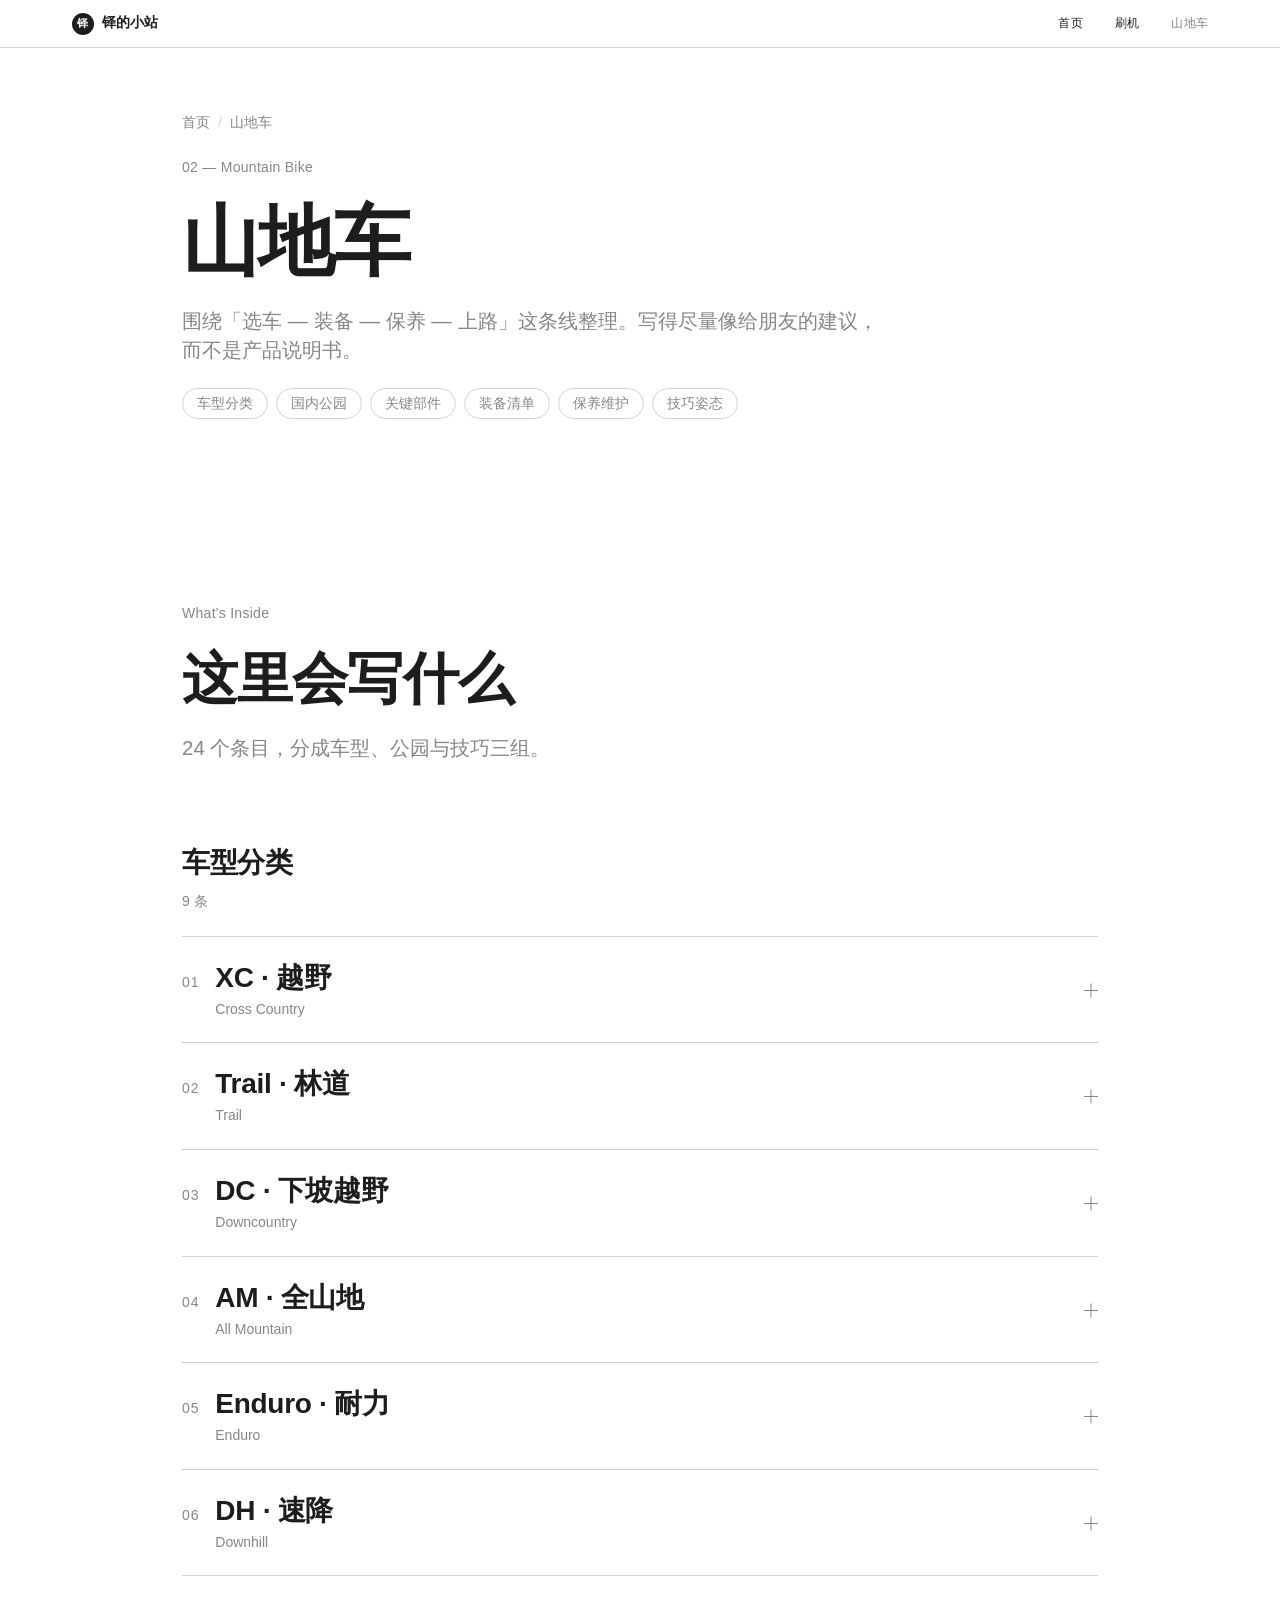
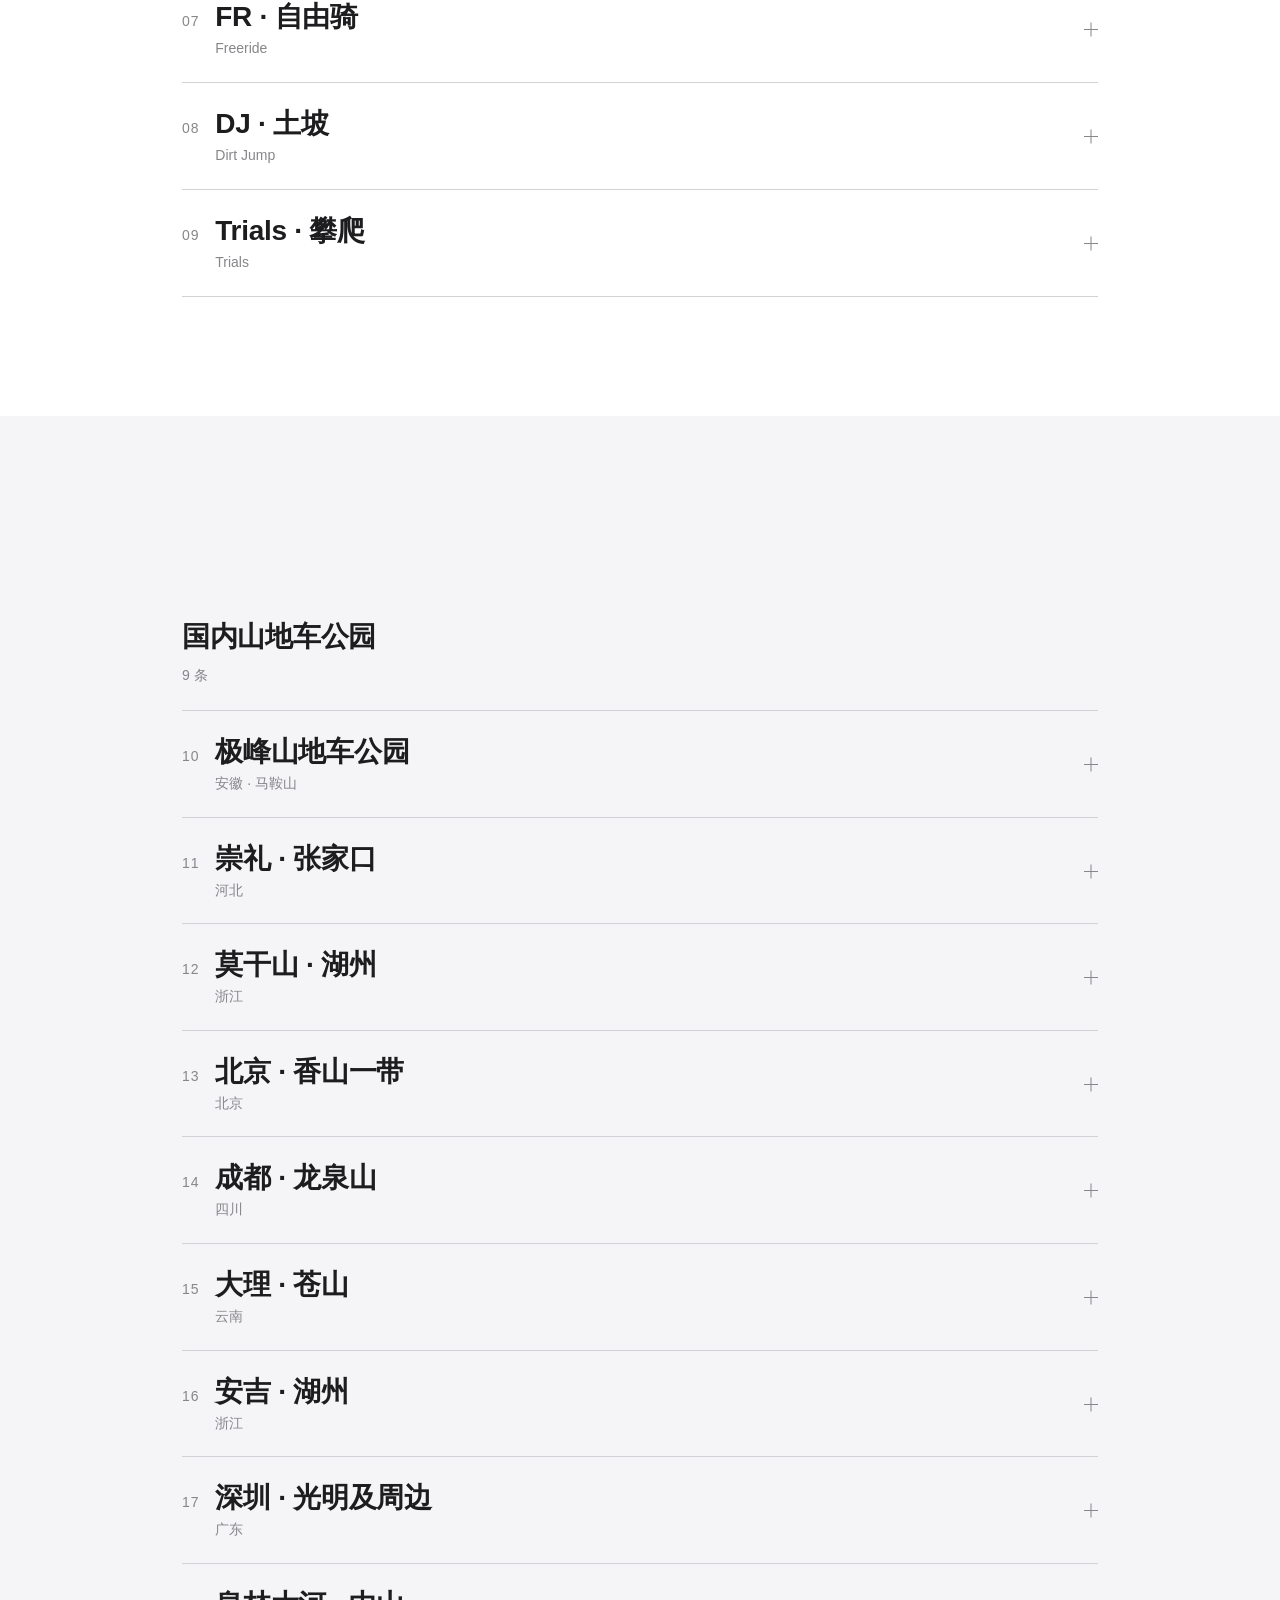
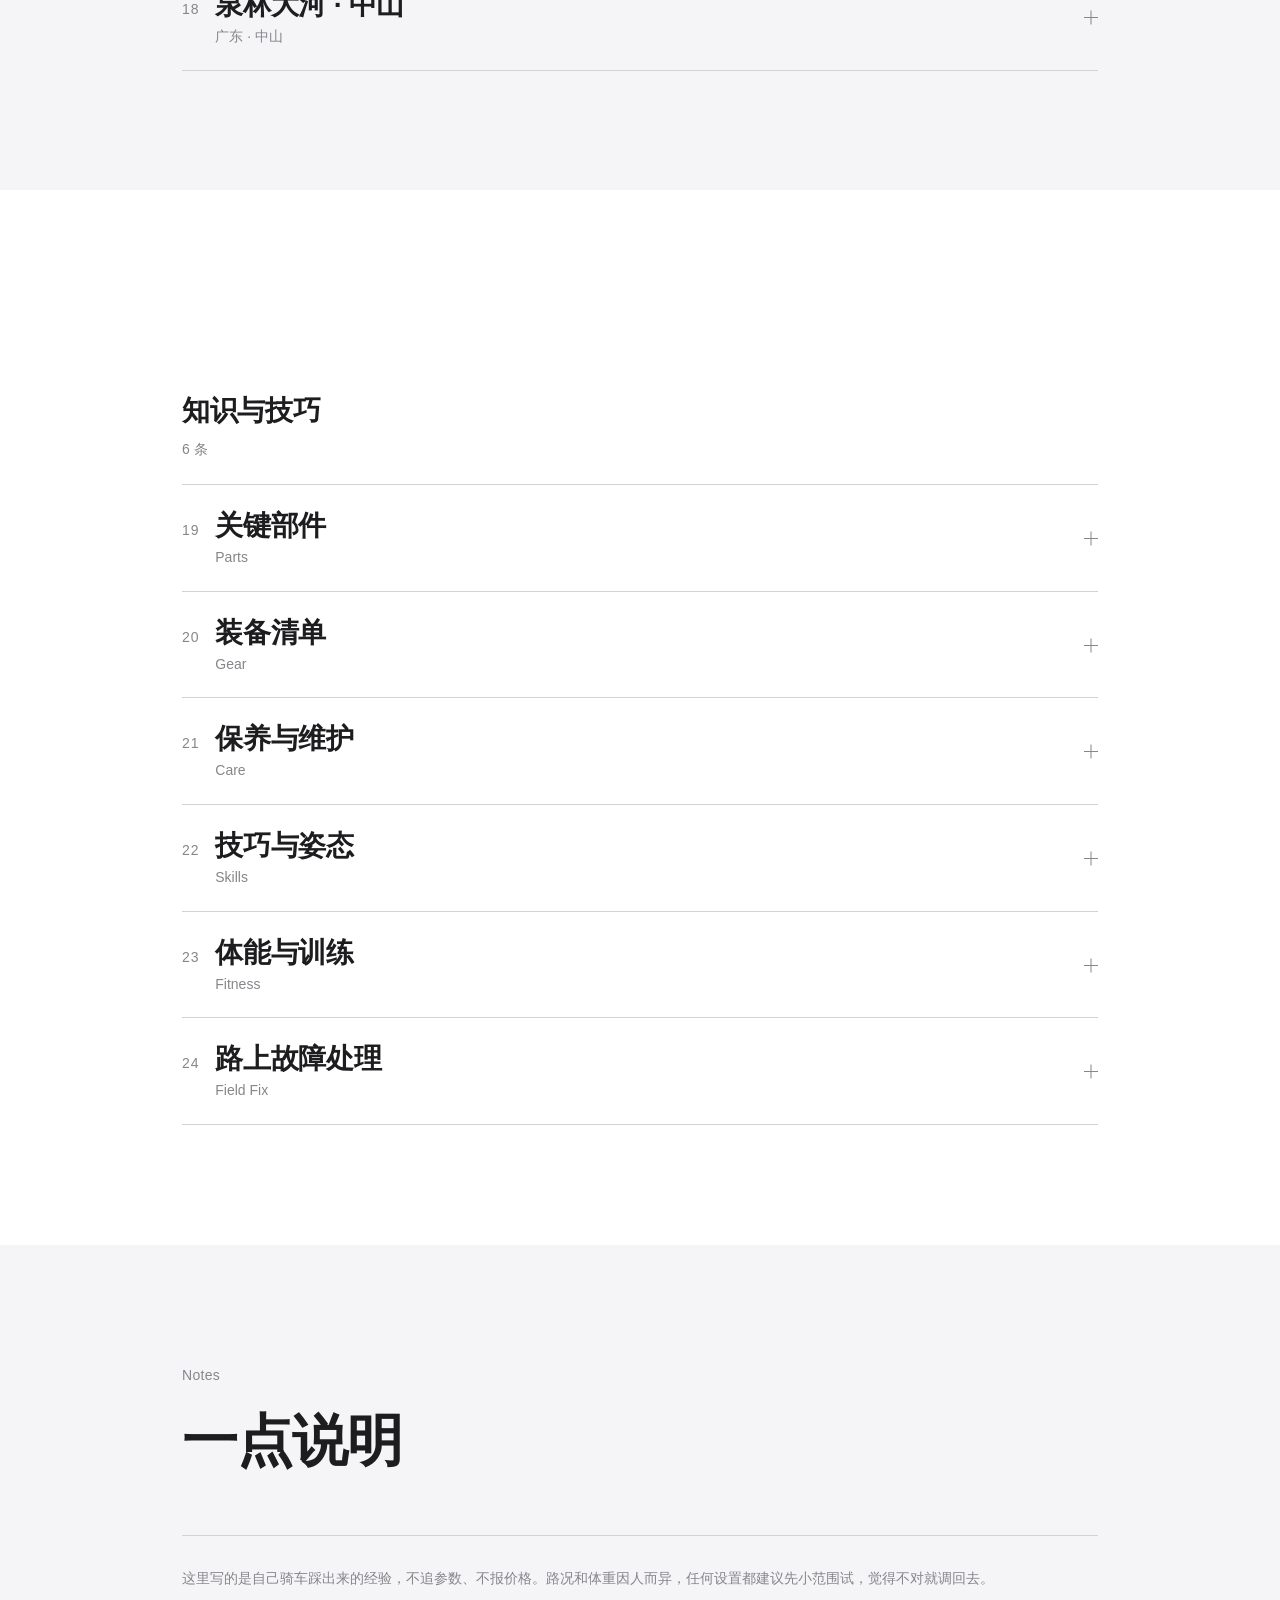
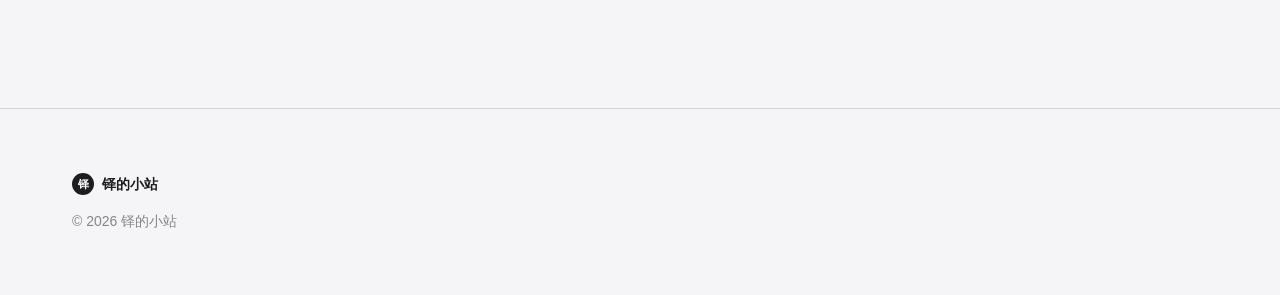
==== commit be9eb2bd: "refactor: Apple-like minimal redesign for GitHub Pages (v2) - DESIGN.md: complete design tokens (col" ====
--- a/bike.html
+++ b/bike.html
@@ -1,887 +1,857 @@
 <!DOCTYPE html>
 <html lang="zh-CN">
 <head>
-<meta charset="UTF-8">
-<meta name="viewport" content="width=device-width, initial-scale=1, viewport-fit=cover">
+<meta charset="utf-8">
+<meta name="viewport" content="width=device-width, initial-scale=1">
+<title>山地车 — 铎的小站</title>
+<meta name="description" content="围绕「选车 — 装备 — 保养 — 上路」这条线整理。写得尽量像给朋友的建议，而不是产品说明书。">
 <meta name="theme-color" content="#FFFFFF">
-<meta name="description" content="山地车 —— 车型分类、关键部件、装备保养、国内山地车公园与骑行技巧。">
-<title>山地车 · 铎的小站</title>
-<link rel="icon" href="data:image/svg+xml,%3Csvg%20xmlns%3D%22http%3A%2F%2Fwww.w3.org%2F2000%2Fsvg%22%20viewBox%3D%220%200%2064%2064%22%3E%0A%20%20%3Crect%20x%3D%222%22%20y%3D%222%22%20width%3D%2260%22%20height%3D%2260%22%20rx%3D%2212%22%20fill%3D%22%230071E3%22%2F%3E%0A%20%20%3Ctext%20x%3D%2232%22%20y%3D%2246%22%20font-size%3D%2240%22%20text-anchor%3D%22middle%22%20fill%3D%22%23FFFFFF%22%0A%20%20%20%20font-family%3D%22system-ui%2C-apple-system%2CPingFang%20SC%2CMicrosoft%20YaHei%2Csans-serif%22%3E%E9%93%8E%3C%2Ftext%3E%0A%3C%2Fsvg%3E" type="image/svg+xml">
-<link rel="preload" href="styles.css" as="style">
-<link rel="stylesheet" href="styles.css">
-<style>
-  /* Page-specific styles for bike.html */
-  .bike-hero {
-    position: relative;
-    min-height: 70vh;
-    display: flex;
-    flex-direction: column;
-    align-items: center;
-    justify-content: center;
-    text-align: center;
-    padding: calc(var(--nav-height) + var(--space-6)) 0 var(--space-8);
-  }
-
-  .bike-hero__inner {
-    position: relative;
-    z-index: 2;
-    max-width: var(--container-max);
-    padding: 0 var(--margin-mobile);
-  }
-
-  @media (min-width: 734px) {
-    .bike-hero__inner {
-      padding: 0 var(--margin-desktop);
-    }
-  }
-
-  .bike-hero__art {
-    width: 100%;
-    max-width: 500px;
-    aspect-ratio: 1;
-    margin: 0 auto var(--space-6);
-    border-radius: var(--radius-xl);
-    display: grid;
-    place-items: center;
-    border: 1px solid var(--color-border);
-    background: var(--color-bg-secondary);
-  }
-
-  .bike-hero__art svg {
-    width: 85%;
-    height: auto;
-    overflow: visible;
-  }
-
-  @media (min-width: 734px) {
-    .bike-hero__art {
-      max-width: 380px;
-      margin-bottom: 0;
-    }
-  }
-
-  .bike-hero__content {
-    flex: 1 1 320px;
-    min-width: 0;
-  }
-
-  @media (min-width: 734px) {
-    .bike-hero__content {
-      text-align: left;
-    }
-  }
-
-  .bike-grid {
-    display: grid;
-    gap: var(--space-4);
-    margin-top: var(--space-6);
-  }
-
-  @media (min-width: 620px) {
-    .bike-grid {
-      grid-template-columns: 1fr 1fr;
-    }
-  }
-
-  @media (min-width: 1000px) {
-    .bike-grid {
-      grid-template-columns: repeat(3, 1fr);
-    }
-  }
-
-  .bike-card {
-    position: relative;
-    padding: var(--space-5);
-    border-radius: var(--radius-lg);
-    border: 1px solid var(--color-border);
-    background: var(--color-bg-primary);
-    transition: transform var(--duration-fast) var(--easing-standard),
-                background var(--duration-fast) var(--easing-standard),
-                border-color var(--duration-fast) var(--easing-standard);
-  }
-
-  .bike-card:hover {
-    transform: translateY(-4px);
-    background: var(--color-bg-secondary);
-    border-color: var(--color-accent-primary);
-  }
-
-  .bike-card__icon {
-    width: 48px;
-    height: 48px;
-    border-radius: var(--radius-md);
-    display: grid;
-    place-items: center;
-    margin-bottom: var(--space-3);
-    color: var(--color-accent-primary);
-    background: rgba(0, 113, 227, 0.1);
-  }
-
-  .bike-card__icon svg {
-    width: 24px;
-    height: 24px;
-  }
-
-  .bike-card__title {
-    margin: 0 0 var(--space-2);
-    font-size: var(--text-body);
-    font-weight: 600;
-    letter-spacing: -0.01em;
-    color: var(--color-text-primary);
-  }
-
-  .bike-card__desc {
-    margin: 0;
-    font-size: var(--text-caption);
-    line-height: 1.75;
-    color: var(--color-text-secondary);
-  }
-
-  .bike-card__index {
-    position: absolute;
-    top: var(--space-4);
-    right: var(--space-4);
-    font-family: var(--font-family-display);
-    font-size: var(--text-caption);
-    color: var(--color-text-tertiary);
-  }
-
-  .gear-grid {
-    display: grid;
-    gap: var(--space-4);
-  }
-
-  @media (min-width: 734px) {
-    .gear-grid {
-      grid-template-columns: repeat(2, 1fr);
-    }
-  }
-
-  @media (min-width: 1068px) {
-    .gear-grid {
-      grid-template-columns: repeat(3, 1fr);
-    }
-  }
-
-  .gear-card {
-    padding: var(--space-5);
-    border-radius: var(--radius-lg);
-    border: 1px solid var(--color-border);
-    background: var(--color-bg-primary);
-    transition: transform var(--duration-fast) var(--easing-standard),
-                border-color var(--duration-fast) var(--easing-standard);
-  }
-
-  .gear-card:hover {
-    transform: translateY(-2px);
-    border-color: var(--color-accent-primary);
-  }
-
-  .gear-card__name {
-    margin: 0 0 var(--space-2);
-    font-size: var(--text-body);
-    font-weight: 600;
-    color: var(--color-text-primary);
-  }
-
-  .gear-card__desc {
-    margin: 0 0 var(--space-3);
-    font-size: var(--text-caption);
-    line-height: 1.7;
-    color: var(--color-text-secondary);
-  }
-
-  .gear-card__tags {
-    display: flex;
-    flex-wrap: wrap;
-    gap: var(--space-2);
-  }
-
-  .gear-card__tag {
-    font-size: 11px;
-    padding: 4px 10px;
-    border-radius: var(--radius-pill);
-    background: var(--color-bg-tertiary);
-    border: 1px solid var(--color-border);
-    color: var(--color-text-tertiary);
-  }
-
-  .trail-list {
-    margin-top: var(--space-6);
-  }
-
-  .trail-item {
-    display: flex;
-    gap: var(--space-4);
-    padding: var(--space-4);
-    border-radius: var(--radius-md);
-    border: 1px solid var(--color-border);
-    background: var(--color-bg-primary);
-    margin-bottom: var(--space-3);
-    transition: border-color var(--duration-fast) var(--easing-standard);
-  }
-
-  .trail-item:hover {
-    border-color: var(--color-accent-primary);
-  }
-
-  .trail-item__num {
-    flex-shrink: 0;
-    width: 32px;
-    height: 32px;
-    border-radius: var(--radius-sm);
-    display: grid;
-    place-items: center;
-    font-family: var(--font-family-display);
-    font-size: 14px;
-    font-weight: 700;
-    color: #FFFFFF;
-    background: var(--color-accent-primary);
-  }
-
-  .trail-item__content {
-    flex: 1;
-    min-width: 0;
-  }
-
-  .trail-item__title {
-    margin: 0 0 var(--space-1);
-    font-size: var(--text-body);
-    font-weight: 600;
-    color: var(--color-text-primary);
-  }
-
-  .trail-item__desc {
-    margin: 0;
-    font-size: var(--text-caption);
-    line-height: 1.7;
-    color: var(--color-text-secondary);
-  }
-
-  @media (max-width: 560px) {
-    .trail-item {
-      flex-direction: column;
-      gap: var(--space-3);
-    }
-    .trail-item__num {
-      width: 28px;
-      height: 28px;
-      font-size: 12px;
-    }
-  }
-
-  .maintenance-grid {
-    display: grid;
-    gap: var(--space-3);
-  }
-
-  @media (min-width: 560px) {
-    .maintenance-grid {
-      grid-template-columns: 1fr 1fr;
-    }
-  }
-
-  @media (min-width: 880px) {
-    .maintenance-grid {
-      grid-template-columns: repeat(4, 1fr);
-    }
-  }
-
-  .maint-card {
-    padding: var(--space-4);
-    border-radius: var(--radius-md);
-    border: 1px solid var(--color-border);
-    background: var(--color-bg-primary);
-    text-align: center;
-    transition: transform var(--duration-fast) var(--easing-standard),
-                border-color var(--duration-fast) var(--easing-standard);
-  }
-
-  .maint-card:hover {
-    transform: translateY(-2px);
-    border-color: var(--color-accent-primary);
-  }
-
-  .maint-card__icon {
-    width: 48px;
-    height: 48px;
-    margin: 0 auto var(--space-3);
-    border-radius: var(--radius-md);
-    display: grid;
-    place-items: center;
-    color: var(--color-accent-primary);
-    background: rgba(0, 113, 227, 0.1);
-  }
-
-  .maint-card__icon svg {
-    width: 24px;
-    height: 24px;
-  }
-
-  .maint-card__title {
-    margin: 0 0 var(--space-1);
-    font-size: var(--text-body);
-    font-weight: 600;
-    color: var(--color-text-primary);
-  }
-
-  .maint-card__desc {
-    margin: 0;
-    font-size: var(--text-caption);
-    line-height: 1.6;
-    color: var(--color-text-secondary);
-  }
-</style>
+<link rel="stylesheet" href="assets/css/styles.css">
+<script src="assets/js/app.js" defer></script>
 </head>
 <body>
+<a class="skip-link" href="#main">跳到主要内容</a>
 
-<!-- Progress Bar -->
-<div class="progress-rail" aria-hidden="true"><div class="progress-bar" id="pbar"></div></div>
-
-<!-- Navigation -->
-<header class="nav" id="topbar">
-  <div class="nav__inner container">
-    <a class="nav__brand" href="index.html" aria-label="回到首页">
-      <span class="nav__brand-mark">铎</span>
-      <span class="nav__brand-name">铎的小站</span>
+<header class="nav">
+  <div class="nav__inner">
+    <a class="nav__brand" href="index.html" aria-label="铎的小站，回到首页">
+      <span class="nav__mark" aria-hidden="true">铎</span>
+      <span>铎的小站</span>
     </a>
-
     <nav class="nav__links" aria-label="主导航">
-      <a class="nav__link" href="index.html">首页</a>
-      <a class="nav__link" href="flash.html">刷机</a>
-      <a class="nav__link active" href="bike.html">山地车</a>
+        <a class="nav__link" href="index.html">首页</a>
+        <a class="nav__link" href="flash.html">刷机</a>
+        <a class="nav__link" href="bike.html" aria-current="page">山地车</a>
     </nav>
-
-    <div class="nav__actions">
-      <button class="nav__toggle" id="themeBtn" type="button" aria-label="切换深浅色主题" aria-pressed="false">
-        <svg class="icon-sun" viewBox="0 0 24 24" fill="none" stroke="currentColor" stroke-width="1.8" stroke-linecap="round" stroke-linejoin="round" aria-hidden="true">
-          <circle cx="12" cy="12" r="4"/><path d="M12 2v2M12 20v2M2 12h2M20 12h2M5 5l1.5 1.5M17.5 17.5l1.5 1.5M19 5l-1.5 1.5M6.5 17.5l-1.5 1.5"/>
-        </svg>
-        <svg class="icon-moon" viewBox="0 0 24 24" fill="none" stroke="currentColor" stroke-width="1.8" stroke-linecap="round" stroke-linejoin="round" aria-hidden="true">
-          <path d="M20 14.5A8.5 8.5 0 1 1 9.5 4a7 7 0 0 0 10.5 10.5z"/>
-        </svg>
-      </button>
-
-      <button class="nav__menu-btn" id="menuBtn" type="button" aria-label="打开菜单" aria-expanded="false" aria-controls="mobileMenu">
-        <svg class="icon-menu" viewBox="0 0 24 24" fill="none" stroke="currentColor" stroke-width="2" stroke-linecap="round" stroke-linejoin="round" aria-hidden="true">
-          <path d="M3 6h18M3 12h18M3 18h18"/>
-        </svg>
-        <svg class="icon-close" viewBox="0 0 24 24" fill="none" stroke="currentColor" stroke-width="2" stroke-linecap="round" stroke-linejoin="round" aria-hidden="true" style="display:none">
-          <path d="M18 6L6 18M6 6l12 12"/>
-        </svg>
-      </button>
-    </div>
+    <button class="nav__toggle" type="button" aria-expanded="false" aria-controls="nav-menu" aria-label="打开菜单" data-nav-toggle>
+      <span class="nav__toggle-bars" aria-hidden="true"></span>
+    </button>
   </div>
 </header>
 
-<!-- Mobile Menu -->
-<nav class="nav__mobile-menu" id="mobileMenu" aria-label="移动端菜单">
-  <a class="nav__mobile-link" href="index.html">首页</a>
-  <a class="nav__mobile-link" href="flash.html">刷机</a>
-  <a class="nav__mobile-link active" href="bike.html">山地车</a>
+<nav class="nav__menu" id="nav-menu" aria-label="移动导航" data-nav-menu data-open="false">
+  <a class="nav__menu-link" href="index.html">首页</a>
+  <a class="nav__menu-link" href="flash.html">刷机</a>
+  <a class="nav__menu-link" href="bike.html" aria-current="page">山地车</a>
 </nav>
 
-<main>
+<main id="main">
 
-  <!-- Page Header -->
-  <header class="page-header">
-    <div class="page-header__inner">
-      <nav class="breadcrumb" aria-label="面包屑导航">
-        <a href="index.html">
-          <svg viewBox="0 0 24 24" fill="none" stroke="currentColor" stroke-width="2" stroke-linecap="round" stroke-linejoin="round" aria-hidden="true"><path d="M19 12H5M12 5l-7 7 7 7"/></svg>
-          首页
-        </a>
-        <span aria-hidden="true">/</span>
-        <span>山地车</span>
-      </nav>
-      <h1 class="page-header__title">山地车</h1>
-      <p class="page-header__desc">车型分类、关键部件、装备保养、国内山地车公园与骑行技巧。</p>
+  <header class="pagehead">
+    <div class="wrap">
+      <div class="pagehead__inner">
+        <nav class="breadcrumb" aria-label="面包屑">
+          <a href="index.html">首页</a>
+          <span class="breadcrumb__sep" aria-hidden="true">/</span>
+          <span aria-current="page">山地车</span>
+        </nav>
+        <span class="eyebrow reveal">02 — Mountain Bike</span>
+        <h1 class="display reveal">山地车</h1>
+        <p class="lede reveal">围绕「选车 — 装备 — 保养 — 上路」这条线整理。写得尽量像给朋友的建议，而不是产品说明书。</p>
+        <ul class="tags reveal">
+          <li class="tag">车型分类</li>
+          <li class="tag">国内公园</li>
+          <li class="tag">关键部件</li>
+          <li class="tag">装备清单</li>
+          <li class="tag">保养维护</li>
+          <li class="tag">技巧姿态</li>
+        </ul>
+      </div>
     </div>
   </header>
 
-  <!-- Hero Visual + Content -->
-  <section class="bike-hero" aria-labelledby="bike-hero-title">
-    <div class="bike-hero__inner container">
-      <div class="bike-hero__art" aria-hidden="true">
-        <svg viewBox="0 0 320 320" role="img" aria-label="山地车主题插画">
-          <defs>
-            <linearGradient id="bikeG" x1="0" y1="0" x2="1" y2="1">
-              <stop offset="0" style="stop-color:var(--color-accent-hover)"/>
-              <stop offset="1" style="stop-color:var(--color-accent-primary)"/>
-            </linearGradient>
-          </defs>
-          <circle class="pulse" cx="238" cy="76" r="26" fill="url(#bikeG)" fill-opacity=".22" style="animation: pulse 3.6s var(--easing-standard) infinite;"/>
-          <circle cx="238" cy="76" r="15" fill="url(#bikeG)" fill-opacity=".55"/>
-          <path d="M12 240 96 128l52 70 34-46 116 88z" fill-opacity=".16" style="fill:var(--color-accent-primary)"/>
-          <path d="M12 240 96 128l52 70 34-46 116 88" fill="none" stroke="url(#bikeG)" stroke-width="2" stroke-linejoin="round"/>
-          <path class="trace" d="M30 268c46-30 78 14 122-8s66-40 138-22" fill="none" stroke="url(#bikeG)" stroke-width="2.6" stroke-linecap="round" stroke-opacity=".9" style="animation: trace 20s linear infinite; stroke-dasharray: 6 8;"/>
-          <g>
-            <circle cx="112" cy="252" r="40" fill="none" stroke="url(#bikeG)" stroke-width="3.2"/>
-            <circle cx="112" cy="252" r="7" fill="url(#bikeG)"/>
-            <g style="animation: spin 14s linear infinite; transform-origin: center;" stroke="url(#bikeG)" stroke-width="1.8" stroke-opacity=".8">
-              <path d="M112 216v72M76 252h72M86 226l52 52M138 226l-52 52"/>
-            </g>
-          </g>
-          <g>
-            <circle cx="224" cy="252" r="30" fill="none" stroke="url(#bikeG)" stroke-width="3.2"/>
-            <circle cx="224" cy="252" r="6" fill="url(#bikeG)"/>
-            <g style="animation: spin 14s linear infinite; transform-origin: center;" stroke="url(#bikeG)" stroke-width="1.6" stroke-opacity=".75">
-              <path d="M224 224v56M196 252h56M204 232l40 40M244 232l-40 40"/>
-            </g>
-          </g>
-          <path d="m112 252 26-52h44l42 52" fill="none" stroke-width="3" stroke-linecap="round" stroke-linejoin="round" style="stroke:var(--color-text-tertiary)"/>
-        </svg>
+  <section class="section" aria-labelledby="grp-1">
+    <div class="wrap">
+      <div class="section__head reveal">
+        <span class="eyebrow">What&#39;s Inside</span>
+        <h2 class="headline" id="inside-bike">这里会写什么</h2>
+        <p class="lede">24 个条目，分成车型、公园与技巧三组。</p>
       </div>
-      <div class="bike-hero__content">
-        <span class="section__kicker">Mountain Bike</span>
-        <h2 id="bike-hero-title" class="section__title" style="margin-top:var(--space-2);margin-bottom:0;text-align:center;">核心板块</h2>
-        @media (min-width: 734px) {
-          .bike-hero__content .section__title { text-align: left; }
-          .bike-hero__content .section__kicker { display: inline-block; }
-        }
-        <p class="section__body" style="margin-top:var(--space-3);text-align:center;">从选车到进阶，覆盖骑行全周期的知识与实战经验。</p>
-        @media (min-width: 734px) {
-          .bike-hero__content .section__body { text-align: left; }
-        }
+      <div class="group__head reveal">
+        <h3 class="group__title" id="grp-1">车型分类</h3>
+        <p class="group__count">9 条</p>
+      </div>
+      <div class="entry-list">
+      <details class="entry reveal">
+        <summary class="entry__summary">
+          <span class="num">01</span>
+          <span class="entry__text">
+            <span class="entry__title">XC · 越野</span>
+            <span class="entry__kicker">Cross Country</span>
+          </span>
+          <span class="entry__icon" aria-hidden="true"></span>
+        </summary>
+        <div class="entry__body">
+          <figure class="entry__media">
+            <img src="assets/img/bike/xc.jpg" alt="XC · 越野" loading="lazy" decoding="async">
+          </figure>
+          <p class="entry__lead">XC 是山地车最基础也最「竞技」的方向：爬坡为主，讲究效率和体能，赛道通常是起伏的土路、林道和短坡。</p>
+          <div class="field">
+            <p class="field__label">特征</p>
+            <p class="field__text">避震行程一般在 100–120mm，车架轻、几何偏爬坡，头管角度较大（更「立」），坐姿前倾。整车重量往往是同价位里最轻的。</p>
+          </div>
+          <div class="field">
+            <p class="field__label">适合谁</p>
+            <p class="field__text">想兼顾通勤、拉练和轻度越野的人；也适合作为第一台山地车 —— 轻、好骑、上手快。</p>
+          </div>
+          <div class="field">
+            <p class="field__label">代表场景</p>
+            <p class="field__text">越野世界杯的 XCO 项目就是典型的 XC 赛道：短圈、高心率、反复爬坡。</p>
+          </div>
+          <div class="field">
+            <p class="field__label">短板</p>
+            <p class="field__text">下坡时信心不足，遇到落差和碎石会明显吃力。想要更多下坡乐趣，就往 Trail 或 Enduro 方向选。</p>
+          </div>
+        </div>
+      </details>
+      <details class="entry reveal">
+        <summary class="entry__summary">
+          <span class="num">02</span>
+          <span class="entry__text">
+            <span class="entry__title">Trail · 林道</span>
+            <span class="entry__kicker">Trail</span>
+          </span>
+          <span class="entry__icon" aria-hidden="true"></span>
+        </summary>
+        <div class="entry__body">
+          <figure class="entry__media">
+            <img src="assets/img/bike/trail.jpg" alt="Trail · 林道" loading="lazy" decoding="async">
+          </figure>
+          <p class="entry__lead">Trail 是目前最主流、也最「好用」的一类：上坡能骑、下坡不虚，是大多数人的第一台「正经」山地车。</p>
+          <div class="field">
+            <p class="field__label">特征</p>
+            <p class="field__text">避震行程约 120–150mm，几何介于爬坡与下坡之间，头管角度约 65–67 度。整车比 XC 重一些，但下坡稳定性提升明显。</p>
+          </div>
+          <div class="field">
+            <p class="field__label">适合谁</p>
+            <p class="field__text">想要一台车什么都能干的人 —— 周末进山、林道巡航、偶尔去车公园都行。</p>
+          </div>
+          <div class="field">
+            <p class="field__label">细分</p>
+            <p class="field__text">Trail 内部还分短行程（约 120–130mm，更偏爬坡）和长行程（约 140–150mm，更偏下坡），按常跑的路线选。</p>
+          </div>
+        </div>
+      </details>
+      <details class="entry reveal">
+        <summary class="entry__summary">
+          <span class="num">03</span>
+          <span class="entry__text">
+            <span class="entry__title">DC · 下坡越野</span>
+            <span class="entry__kicker">Downcountry</span>
+          </span>
+          <span class="entry__icon" aria-hidden="true"></span>
+        </summary>
+        <div class="entry__body">
+          <figure class="entry__media">
+            <img src="assets/img/bike/dc.jpg" alt="DC · 下坡越野" loading="lazy" decoding="async">
+          </figure>
+          <p class="entry__lead">DC（Downcountry）是近几年冒出来的词：用 XC 的轻量，配上 Trail 的几何。上坡像 XC，下坡像 Trail。</p>
+          <div class="field">
+            <p class="field__label">特征</p>
+            <p class="field__text">避震行程多在 110–130mm，但头管角度更趴、更稳，配用更宽的外胎和升降座管。整车重量接近 XC。</p>
+          </div>
+          <div class="field">
+            <p class="field__label">为什么存在</p>
+            <p class="field__text">很多人发现 XC 车的下坡太紧、Trail 车又太重，于是出现了这个「折中得刚刚好」的类别。</p>
+          </div>
+          <div class="field">
+            <p class="field__label">适合谁</p>
+            <p class="field__text">爬坡多、但下坡也不想怂的人；也适合把 XC 车架改造成「能打的轻装车」的玩家。</p>
+          </div>
+        </div>
+      </details>
+      <details class="entry reveal">
+        <summary class="entry__summary">
+          <span class="num">04</span>
+          <span class="entry__text">
+            <span class="entry__title">AM · 全山地</span>
+            <span class="entry__kicker">All Mountain</span>
+          </span>
+          <span class="entry__icon" aria-hidden="true"></span>
+        </summary>
+        <div class="entry__body">
+          <figure class="entry__media entry__media--pictogram">
+            <img src="assets/img/bike/am.svg" alt="" loading="lazy" decoding="async">
+          </figure>
+          <p class="entry__lead">AM 是个逐渐被 Trail / Enduro 吞并的词，指「整座山都能骑」——上得去、下得来，不偏向任何一端。</p>
+          <div class="field">
+            <p class="field__label">特征</p>
+            <p class="field__text">避震行程约 140–160mm，几何偏下坡，但保留了可接受的踩踏效率。</p>
+          </div>
+          <div class="field">
+            <p class="field__label">现在怎么选</p>
+            <p class="field__text">今天多数厂商不再单列 AM，而是把它并进长行程 Trail 或短行程 Enduro。买的时候按行程和几何判断，比看名字靠谱。</p>
+          </div>
+        </div>
+      </details>
+      <details class="entry reveal">
+        <summary class="entry__summary">
+          <span class="num">05</span>
+          <span class="entry__text">
+            <span class="entry__title">Enduro · 耐力</span>
+            <span class="entry__kicker">Enduro</span>
+          </span>
+          <span class="entry__icon" aria-hidden="true"></span>
+        </summary>
+        <div class="entry__body">
+          <figure class="entry__media">
+            <img src="assets/img/bike/enduro.jpg" alt="Enduro · 耐力" loading="lazy" decoding="async">
+          </figure>
+          <p class="entry__lead">Enduro 是「要自己骑上去的速降」。比赛形式是分段计时：爬坡路段不计时，下坡赛段全力冲。</p>
+          <div class="field">
+            <p class="field__label">特征</p>
+            <p class="field__text">避震行程约 160–180mm，几何明显偏下坡，头管角度约 63–65 度，车重上升但下坡能力接近速降车。</p>
+          </div>
+          <div class="field">
+            <p class="field__label">适合谁</p>
+            <p class="field__text">想在自然山道上放速下坡、又不想扛着车走的人。目前是业余玩家最热门的方向之一。</p>
+          </div>
+          <div class="field">
+            <p class="field__label">代价</p>
+            <p class="field__text">爬坡会比 Trail 车累不少，长距离骑行对体能要求更高。</p>
+          </div>
+        </div>
+      </details>
+      <details class="entry reveal">
+        <summary class="entry__summary">
+          <span class="num">06</span>
+          <span class="entry__text">
+            <span class="entry__title">DH · 速降</span>
+            <span class="entry__kicker">Downhill</span>
+          </span>
+          <span class="entry__icon" aria-hidden="true"></span>
+        </summary>
+        <div class="entry__body">
+          <figure class="entry__media">
+            <img src="assets/img/bike/dh.jpg" alt="DH · 速降" loading="lazy" decoding="async">
+          </figure>
+          <p class="entry__lead">DH 只做一件事：用最快的速度冲下坡。赛道多为陡坡、乱石、大落差和大跳台。</p>
+          <div class="field">
+            <p class="field__label">特征</p>
+            <p class="field__text">避震行程约 200mm，双肩前叉、重型车架、粗胎、大碟刹。整车常超过 16kg，基本不具备爬坡能力。</p>
+          </div>
+          <div class="field">
+            <p class="field__label">怎么骑</p>
+            <p class="field__text">靠缆车、摆渡车或推车上山，只骑下坡。需要全套护具 —— 全盔、护胸、护膝护肘，几乎是必需品。</p>
+          </div>
+          <div class="field">
+            <p class="field__label">代表赛事</p>
+            <p class="field__text">速降世界杯（DH World Cup）是这个方向的最高舞台，赛道通常修在陡峭的山体上。</p>
+          </div>
+        </div>
+      </details>
+      <details class="entry reveal">
+        <summary class="entry__summary">
+          <span class="num">07</span>
+          <span class="entry__text">
+            <span class="entry__title">FR · 自由骑</span>
+            <span class="entry__kicker">Freeride</span>
+          </span>
+          <span class="entry__icon" aria-hidden="true"></span>
+        </summary>
+        <div class="entry__body">
+          <figure class="entry__media">
+            <img src="assets/img/bike/fr.jpg" alt="FR · 自由骑" loading="lazy" decoding="async">
+          </figure>
+          <p class="entry__lead">FR 不追求最快，追求「怎么飞得好看」。大跳台、悬崖落差、空中动作，是自由骑的日常。</p>
+          <div class="field">
+            <p class="field__label">特征</p>
+            <p class="field__text">车与 DH 接近但更强调强度与稳定性，几何允许更大幅度的动态动作，很多车用单速或小范围变速。</p>
+          </div>
+          <div class="field">
+            <p class="field__label">场地</p>
+            <p class="field__text">常见于车公园的跳台线、土坡场地和专门修建的落差赛段。</p>
+          </div>
+          <div class="field">
+            <p class="field__label">门槛</p>
+            <p class="field__text">是所有方向里对技术要求最高的之一：动作失误的代价很直接，护具和循序渐进缺一不可。</p>
+          </div>
+        </div>
+      </details>
+      <details class="entry reveal">
+        <summary class="entry__summary">
+          <span class="num">08</span>
+          <span class="entry__text">
+            <span class="entry__title">DJ · 土坡</span>
+            <span class="entry__kicker">Dirt Jump</span>
+          </span>
+          <span class="entry__icon" aria-hidden="true"></span>
+        </summary>
+        <div class="entry__body">
+          <figure class="entry__media entry__media--pictogram">
+            <img src="assets/img/bike/dj.svg" alt="" loading="lazy" decoding="async">
+          </figure>
+          <p class="entry__lead">DJ 用的是接近硬架的小车，在连续的土坡之间起跳、做动作。核心是节奏、控车和空中姿态。</p>
+          <div class="field">
+            <p class="field__label">特征</p>
+            <p class="field__text">车架小巧、坐垫极低、多为硬架或短行程，轮胎偏小、胎压偏高，方便起跳和落地。</p>
+          </div>
+          <div class="field">
+            <p class="field__label">场地</p>
+            <p class="field__text">土坡场地、泵道（pump track）和车公园的跳台区。</p>
+          </div>
+          <div class="field">
+            <p class="field__label">和 BMX 的区别</p>
+            <p class="field__text">DJ 用的是山地车规格的轮组和避震前叉，能承受更大的落地冲击，也更适合户外土坡。</p>
+          </div>
+        </div>
+      </details>
+      <details class="entry reveal">
+        <summary class="entry__summary">
+          <span class="num">09</span>
+          <span class="entry__text">
+            <span class="entry__title">Trials · 攀爬</span>
+            <span class="entry__kicker">Trials</span>
+          </span>
+          <span class="entry__icon" aria-hidden="true"></span>
+        </summary>
+        <div class="entry__body">
+          <figure class="entry__media entry__media--pictogram">
+            <img src="assets/img/bike/trials.svg" alt="" loading="lazy" decoding="async">
+          </figure>
+          <p class="entry__lead">攀爬车没有坐垫、齿比极轻，目标是用最慢的速度越过障碍物，比的是平衡与控制。</p>
+          <div class="field">
+            <p class="field__label">特征</p>
+            <p class="field__text">车架极小、无坐垫或只有装饰性坐垫，齿比很轻，刹车极强，胎压极低以增加抓地。</p>
+          </div>
+          <div class="field">
+            <p class="field__label">玩法</p>
+            <p class="field__text">在岩石、木箱、台阶上做定点平衡和跳跃，是「低速高难」的技术流。</p>
+          </div>
+          <div class="field">
+            <p class="field__label">对实战有没有用</p>
+            <p class="field__text">有 —— 练过攀爬的人，在山道上的低速控车和定点能力通常会明显更好。</p>
+          </div>
+        </div>
+      </details>
       </div>
     </div>
   </section>
-
-  <hr class="divider" style="margin:var(--space-6) 0;">
-
-  <!-- Core Categories Grid -->
-  <section class="section" aria-labelledby="bike-categories-title">
-    <div class="container">
-      <header class="section__header reveal">
-        <span class="section__kicker">Categories</span>
-        <h2 id="bike-categories-title" class="section__title">四大核心板块</h2>
-        <p class="section__body">每个板块深入浅出，适合新手入门也适合老手查阅。</p>
-      </header>
-
-      <div class="bike-grid">
-        <article class="bike-card reveal d1">
-          <div class="bike-card__icon" aria-hidden="true">
-            <svg viewBox="0 0 24 24" fill="none" stroke="currentColor" stroke-width="2" stroke-linecap="round" stroke-linejoin="round"><path d="M2.5 19.5h19L14 6.5l-3.3 5.9L8.6 9.6z"/></svg>
-          </div>
-          <h3 class="bike-card__title">车型与选车</h3>
-          <p class="bike-card__desc">硬尾/软尾分类、几何数据解读、按预算与用途选车、避坑指南。</p>
-          <span class="bike-card__index">01</span>
-        </article>
-
-        <article class="bike-card reveal d2">
-          <div class="bike-card__icon" aria-hidden="true">
-            <svg viewBox="0 0 24 24" fill="none" stroke="currentColor" stroke-width="2" stroke-linecap="round" stroke-linejoin="round"><circle cx="12" cy="12" r="10"/><path d="M12 6v6l4 2"/></svg>
-          </div>
-          <h3 class="bike-card__title">核心部件</h3>
-          <p class="bike-card__desc">前叉、避震、传动、刹车、轮组拆解，选购与升级建议。</p>
-          <span class="bike-card__index">02</span>
-        </article>
-
-        <article class="bike-card reveal d3">
-          <div class="bike-card__icon" aria-hidden="true">
-            <svg viewBox="0 0 24 24" fill="none" stroke="currentColor" stroke-width="2" stroke-linecap="round" stroke-linejoin="round"><path d="M22 11.08V12a10 10 0 1 1-5.93-9.14"/><polyline points="22 4 12 14.01 9 11.01"/></svg>
-          </div>
-          <h3 class="bike-card__title">装备与保养</h3>
-          <p class="bike-card__desc">头盔、护具、骑行服、工具包、日常保养周期与操作步骤。</p>
-          <span class="bike-card__index">03</span>
-        </article>
-
-        <article class="bike-card reveal d4">
-          <div class="bike-card__icon" aria-hidden="true">
-            <svg viewBox="0 0 24 24" fill="none" stroke="currentColor" stroke-width="2" stroke-linecap="round" stroke-linejoin="round"><path d="M18 2h-3a5 5 0 0 0-5 5v3H7v4h3v8h4v-8h3l1-4h-2V7a1 1 0 0 1 1-1h3z"/></svg>
-          </div>
-          <h3 class="bike-card__title">路线与技巧</h3>
-          <p class="bike-card__desc">国内热门车公园、野路推荐、骑行姿势、过弯跳跃进阶技巧。</p>
-          <span class="bike-card__index">04</span>
-        </article>
+  <section class="section section--alt" aria-labelledby="grp-2">
+    <div class="wrap">
+      <div class="group__head reveal">
+        <h3 class="group__title" id="grp-2">国内山地车公园</h3>
+        <p class="group__count">9 条</p>
+      </div>
+      <div class="entry-list">
+      <details class="entry reveal">
+        <summary class="entry__summary">
+          <span class="num">10</span>
+          <span class="entry__text">
+            <span class="entry__title">极峰山地车公园</span>
+            <span class="entry__kicker">安徽 · 马鞍山</span>
+          </span>
+          <span class="entry__icon" aria-hidden="true"></span>
+        </summary>
+        <div class="entry__body">
+          <figure class="entry__media">
+            <img src="assets/img/bike/park-jifeng.jpg" alt="极峰山地车公园" loading="lazy" decoding="async">
+          </figure>
+          <p class="entry__lead">极峰山地车公园位于安徽省马鞍山市博望区丹阳镇丹东村，2023 年建成开放，由筑路师丁再刚设计修建，是苏皖地区少见的专业山地车公园。</p>
+          <div class="field">
+            <p class="field__label">基本信息</p>
+            <p class="field__text">园区共有 7 条专业赛道，按难度分级，从入门到进阶都有覆盖。地处苏皖交界，从南京方向经常合高速「横溪」出口下高速后按导航即可到达。</p>
+          </div>
+          <div class="field">
+            <p class="field__label">为什么值得跑一趟</p>
+            <p class="field__text">华东地区能修出成体系赛道的场地并不多，极峰填补了苏皖一带的空白，也带动了当地的骑行氛围。</p>
+          </div>
+          <div class="field">
+            <p class="field__label">出发前</p>
+            <p class="field__text">门票、开放时间与赛道维护情况会随季节调整，出发前建议先在其官方账号确认当天是否开放。</p>
+          </div>
+          <p class="entry__note">本条信息整理自公开报道，具体开放安排请以园区官方发布为准。</p>
+        </div>
+      </details>
+      <details class="entry reveal">
+        <summary class="entry__summary">
+          <span class="num">11</span>
+          <span class="entry__text">
+            <span class="entry__title">崇礼 · 张家口</span>
+            <span class="entry__kicker">河北</span>
+          </span>
+          <span class="entry__icon" aria-hidden="true"></span>
+        </summary>
+        <div class="entry__body">
+          <figure class="entry__media">
+            <img src="assets/img/bike/park-chongli.jpg" alt="崇礼 · 张家口" loading="lazy" decoding="async">
+          </figure>
+          <p class="entry__lead">崇礼是华北地区最有名的山地度假区之一，依托雪场的山地资源，夏季转为山地车公园运营，有成熟的缆车与赛道体系。</p>
+          <div class="field">
+            <p class="field__label">为什么适合骑车</p>
+            <p class="field__text">海拔较高、夏季凉爽，缆车可以带车上山，省掉大量爬升，非常适合练下坡和速降。</p>
+          </div>
+          <div class="field">
+            <p class="field__label">玩法</p>
+            <p class="field__text">以车公园式的下坡赛道为主，难度分层，既能新手体验，也能满足进阶玩家。</p>
+          </div>
+          <div class="field">
+            <p class="field__label">交通</p>
+            <p class="field__text">距北京约 3 小时车程，高铁到崇礼站后转接驳也方便。</p>
+          </div>
+          <p class="entry__note">各雪场的夏季运营方案逐年调整，出行前请确认当年是否开放骑行项目。</p>
+        </div>
+      </details>
+      <details class="entry reveal">
+        <summary class="entry__summary">
+          <span class="num">12</span>
+          <span class="entry__text">
+            <span class="entry__title">莫干山 · 湖州</span>
+            <span class="entry__kicker">浙江</span>
+          </span>
+          <span class="entry__icon" aria-hidden="true"></span>
+        </summary>
+        <div class="entry__body">
+          <figure class="entry__media entry__media--pictogram">
+            <img src="assets/img/bike/park-moganshan.svg" alt="" loading="lazy" decoding="async">
+          </figure>
+          <p class="entry__lead">莫干山一带竹林密布、坡度多变，是江浙沪骑行圈常去的目的地。周边发展出多条成熟的林道与骑行路线。</p>
+          <div class="field">
+            <p class="field__label">路况特点</p>
+            <p class="field__text">以竹林土路和林道为主，起伏密集、弯多，考验控车与体能，和下坡公园的玩法不太一样。</p>
+          </div>
+          <div class="field">
+            <p class="field__label">配套</p>
+            <p class="field__text">莫干山周边民宿与骑行服务完善，适合安排两天的周末骑行。</p>
+          </div>
+          <div class="field">
+            <p class="field__label">注意</p>
+            <p class="field__text">部分林道属于村民生产道路或受保护区域，请勿在禁行区域骑行，并遵守当地规定。</p>
+          </div>
+        </div>
+      </details>
+      <details class="entry reveal">
+        <summary class="entry__summary">
+          <span class="num">13</span>
+          <span class="entry__text">
+            <span class="entry__title">北京 · 香山一带</span>
+            <span class="entry__kicker">北京</span>
+          </span>
+          <span class="entry__icon" aria-hidden="true"></span>
+        </summary>
+        <div class="entry__body">
+          <figure class="entry__media entry__media--pictogram">
+            <img src="assets/img/bike/park-beijing.svg" alt="" loading="lazy" decoding="async">
+          </figure>
+          <p class="entry__lead">北京的山地车氛围集中在西郊的香山、模式口、凤凰岭一带，多年来形成了不少民间林道。</p>
+          <div class="field">
+            <p class="field__label">特点</p>
+            <p class="field__text">以自然山道和手工修整的林道为主，路线多样，从缓坡到技术路段都有。</p>
+          </div>
+          <div class="field">
+            <p class="field__label">注意</p>
+            <p class="field__text">部分区域属于景区或受保护山地，骑行前请确认是否允许进入，避免与徒步游客及管理者冲突。</p>
+          </div>
+          <div class="field">
+            <p class="field__label">室内补充</p>
+            <p class="field__text">北京周边也有室内泵道与土坡场地，适合冬天或雨天练习基本功。</p>
+          </div>
+        </div>
+      </details>
+      <details class="entry reveal">
+        <summary class="entry__summary">
+          <span class="num">14</span>
+          <span class="entry__text">
+            <span class="entry__title">成都 · 龙泉山</span>
+            <span class="entry__kicker">四川</span>
+          </span>
+          <span class="entry__icon" aria-hidden="true"></span>
+        </summary>
+        <div class="entry__body">
+          <figure class="entry__media entry__media--pictogram">
+            <img src="assets/img/bike/park-chengdu.svg" alt="" loading="lazy" decoding="async">
+          </figure>
+          <p class="entry__lead">成都周边以龙泉山为代表的丘陵地形，是西南地区骑行热度很高的区域，公路与山地玩法都很活跃。</p>
+          <div class="field">
+            <p class="field__label">特点</p>
+            <p class="field__text">坡长适中、起伏连续，适合拉练和技巧练习；周边也有专门修建的越野与土坡场地。</p>
+          </div>
+          <div class="field">
+            <p class="field__label">氛围</p>
+            <p class="field__text">成都骑行群体规模大，周末的山道上总能遇到同好，也便于结伴出行。</p>
+          </div>
+          <div class="field">
+            <p class="field__label">注意</p>
+            <p class="field__text">热门路段人车混行情况较多，下坡时务必控速、留出安全距离。</p>
+          </div>
+        </div>
+      </details>
+      <details class="entry reveal">
+        <summary class="entry__summary">
+          <span class="num">15</span>
+          <span class="entry__text">
+            <span class="entry__title">大理 · 苍山</span>
+            <span class="entry__kicker">云南</span>
+          </span>
+          <span class="entry__icon" aria-hidden="true"></span>
+        </summary>
+        <div class="entry__body">
+          <figure class="entry__media entry__media--pictogram">
+            <img src="assets/img/bike/park-dali.svg" alt="" loading="lazy" decoding="async">
+          </figure>
+          <p class="entry__lead">大理是很多人心中的骑行目的地：海拔适中、气候温和，苍山脚下的土路与林道资源丰富。</p>
+          <div class="field">
+            <p class="field__label">特点</p>
+            <p class="field__text">海拔落差明显，路线从环湖公路到山中土路都有，风景是最大的加分项。</p>
+          </div>
+          <div class="field">
+            <p class="field__label">注意</p>
+            <p class="field__text">高海拔地区的天气变化快，紫外线强，长距离骑行要带足补给和保暖衣物。</p>
+          </div>
+          <div class="field">
+            <p class="field__label">适合</p>
+            <p class="field__text">适合把骑行和旅行结合起来的玩法，慢节奏、多停留。</p>
+          </div>
+        </div>
+      </details>
+      <details class="entry reveal">
+        <summary class="entry__summary">
+          <span class="num">16</span>
+          <span class="entry__text">
+            <span class="entry__title">安吉 · 湖州</span>
+            <span class="entry__kicker">浙江</span>
+          </span>
+          <span class="entry__icon" aria-hidden="true"></span>
+        </summary>
+        <div class="entry__body">
+          <figure class="entry__media entry__media--pictogram">
+            <img src="assets/img/bike/park-anji.svg" alt="" loading="lazy" decoding="async">
+          </figure>
+          <p class="entry__lead">安吉竹林与丘陵资源丰富，是长三角地区骑行活动频繁的县区，也有成规模的骑行基地与赛事。</p>
+          <div class="field">
+            <p class="field__label">特点</p>
+            <p class="field__text">地形以丘陵为主，坡度平缓、路网密集，适合新手入门和长距离骑行。</p>
+          </div>
+          <div class="field">
+            <p class="field__label">配套</p>
+            <p class="field__text">当地文旅配套成熟，骑行驿站、租车和住宿都比较方便。</p>
+          </div>
+        </div>
+      </details>
+      <details class="entry reveal">
+        <summary class="entry__summary">
+          <span class="num">17</span>
+          <span class="entry__text">
+            <span class="entry__title">深圳 · 光明及周边</span>
+            <span class="entry__kicker">广东</span>
+          </span>
+          <span class="entry__icon" aria-hidden="true"></span>
+        </summary>
+        <div class="entry__body">
+          <figure class="entry__media entry__media--pictogram">
+            <img src="assets/img/bike/park-shenzhen.svg" alt="" loading="lazy" decoding="async">
+          </figure>
+          <p class="entry__lead">珠三角的骑行人口基数大，深圳及周边的山体与郊野公园中也发展出不少林道和练习场地。</p>
+          <div class="field">
+            <p class="field__label">特点</p>
+            <p class="field__text">以短途林道和技巧练习场为主，周末半天就能跑一趟，适合上班族保持状态。</p>
+          </div>
+          <div class="field">
+            <p class="field__label">注意</p>
+            <p class="field__text">南方湿热、雨季长，山路湿滑时抓地力下降明显，雨后两天内不建议猛骑下坡。</p>
+          </div>
+        </div>
+      </details>
+      <details class="entry reveal">
+        <summary class="entry__summary">
+          <span class="num">18</span>
+          <span class="entry__text">
+            <span class="entry__title">泉林大河 · 中山</span>
+            <span class="entry__kicker">广东 · 中山</span>
+          </span>
+          <span class="entry__icon" aria-hidden="true"></span>
+        </summary>
+        <div class="entry__body">
+          <figure class="entry__media">
+            <img src="assets/img/bike/park-quanlin.jpg" alt="泉林大河 · 中山" loading="lazy" decoding="async">
+          </figure>
+          <p class="entry__lead">泉林大河山地车公园位于广东省中山市三乡镇泉林欢乐世界园区内，是华南地区少有的、配备缆车的全季型山地车公园，占地约 800 亩，山体落差约 280 米。</p>
+          <div class="field">
+            <p class="field__label">位置与交通</p>
+            <p class="field__text">地址在中山市三乡镇泉林欢乐世界内，靠近金龙路，紧邻广珠西线三乡出口。广州、深圳自驾约 1 小时，中山市区与珠海约 40 分钟。</p>
+          </div>
+          <div class="field">
+            <p class="field__label">赛道</p>
+            <p class="field__text">园区有多条赛道，按难度分了蓝道与黑道，另设沥青 Pumptrack 场地，从入门到高级都有对应选择。其中黑线赛道全长约 1.7 公里，落差 280 米，包含落差跳台、弯墙、乱石等高难度元素，面向高级骑手。</p>
+          </div>
+          <div class="field">
+            <p class="field__label">设施与服务</p>
+            <ul class="field__list">
+            <li>缆车：华南地区唯一配备缆车的山地车公园，省掉推车上山的力气</li>
+            <li>服务中心，提供自行车租赁与维修、护具租赁</li>
+            <li>园区内有酒店（大河 SPORT 酒店）与餐饮</li>
+            <li>除山地车外还有卡丁车、ATV 越野车、水上漂流等项目</li>
+            </ul>
+          </div>
+          <div class="field">
+            <p class="field__label">开放与票价</p>
+            <ul class="field__list">
+            <li>全年开放，四季皆可骑</li>
+            <li>缆车：单次 50 元 / 三次 120 元 / 全日无限次 268 元</li>
+            <li>Mini Bike Park 入场票：7 岁以上 50 元两小时，器材租赁另计</li>
+            </ul>
+          </div>
+          <div class="field">
+            <p class="field__label">赛事与培训</p>
+            <p class="field__text">园区承办过 GDL 速降联赛等赛事，也提供儿童与青少年的骑行培训课程，适合带小孩一起玩。</p>
+          </div>
+          <div class="field">
+            <p class="field__label">出发前</p>
+            <p class="field__text">票价、开放时间与赛道维护情况会随季节和园区安排调整，出发前建议先在园区官方渠道确认当天缆车是否运营、是否需要预约。</p>
+          </div>
+          <p class="entry__note">本条信息整理自公开资料（美骑网 / 携程 / 知乎 / 大众点评等），票价与开放安排可能变动，请以园区官方发布为准。</p>
+        </div>
+      </details>
       </div>
     </div>
   </section>
-
-  <hr class="divider" style="margin:var(--space-6) 0;">
-
-  <!-- Gear/Component Section -->
-  <section class="section section--alt" aria-labelledby="gear-title">
-    <div class="container">
-      <header class="section__header reveal">
-        <span class="section__kicker">Components</span>
-        <h2 id="gear-title" class="section__title">关键部件速查</h2>
-        <p class="section__body">核心零件选购要点，按重要性排序，附主流品牌推荐。</p>
-      </header>
-
-      <div class="gear-grid">
-        <article class="gear-card reveal d1">
-          <h3 class="gear-card__name">前叉</h3>
-          <p class="gear-card__desc">行程、阻尼、气压调校，RockShox / Fox / Manitou / DVO 主流型号对比。</p>
-          <div class="gear-card__tags">
-            <span class="gear-card__tag">核心</span>
-            <span class="gear-card__tag">悬挂</span>
-            <span class="gear-card__tag">可调</span>
-          </div>
-        </article>
-
-        <article class="gear-card reveal d2">
-          <h3 class="gear-card__name">后避震</h3>
-          <p class="gear-card__desc">气压/弹簧、阻尼曲线、Trunnion/标准眼孔、Token 调节、品牌适配表。</p>
-          <div class="gear-card__tags">
-            <span class="gear-card__tag">核心</span>
-            <span class="gear-card__tag">软尾必选</span>
-            <span class="gear-card__tag">可调</span>
-          </div>
-        </article>
-
-        <article class="gear-card reveal d3">
-          <h3 class="gear-card__name">传动系统</h3>
-          <p class="gear-card__desc">1x12/1x13、链条线、飞轮范围、Shimano / SRAM / Box / MicroShift 选型。</p>
-          <div class="gear-card__tags">
-            <span class="gear-card__tag">核心</span>
-            <span class="gear-card__tag">效率</span>
-            <span class="gear-card__tag">耐用</span>
-          </div>
-        </article>
-
-        <article class="gear-card reveal d4">
-          <h3 class="gear-card__name">刹车系统</h3>
-          <p class="gear-card__desc">四活塞/双活塞、盘片尺寸、矿物油/DOT、Shimano / SRAM / Hope / Trickstuff。</p>
-          <div class="gear-card__tags">
-            <span class="gear-card__tag">安全</span>
-            <span class="gear-card__tag">制动力</span>
-            <span class="gear-card__tag">散热</span>
-          </div>
-        </article>
-
-        <article class="gear-card reveal d5">
-          <h3 class="gear-card__name">轮组</h3>
-          <p class="gear-card__desc">内宽 25/30/35mm、辐条数、花鼓啮合角、碳/铝圈、DT Swiss / Industry Nine / Hope。</p>
-          <div class="gear-card__tags">
-            <span class="gear-card__tag">旋转质量</span>
-            <span class="gear-card__tag">宽度</span>
-            <span class="gear-card__tag">啮合</span>
-          </div>
-        </article>
-
-        <article class="gear-card reveal d6">
-          <h3 class="gear-card__name">轮胎</h3>
-          <p class="gear-card__desc">胎纹/配方/宽度/气压、前后胎差异化、Maxxis / Schwalbe / Continental / Vittoria。</p>
-          <div class="gear-card__tags">
-            <span class="gear-card__tag">抓地</span>
-            <span class="gear-card__tag">耐磨</span>
-            <span class="gear-card__tag">防扎</span>
-          </div>
-        </article>
+  <section class="section" aria-labelledby="grp-3">
+    <div class="wrap">
+      <div class="group__head reveal">
+        <h3 class="group__title" id="grp-3">知识与技巧</h3>
+        <p class="group__count">6 条</p>
+      </div>
+      <div class="entry-list">
+      <details class="entry reveal">
+        <summary class="entry__summary">
+          <span class="num">19</span>
+          <span class="entry__text">
+            <span class="entry__title">关键部件</span>
+            <span class="entry__kicker">Parts</span>
+          </span>
+          <span class="entry__icon" aria-hidden="true"></span>
+        </summary>
+        <div class="entry__body">
+          <figure class="entry__media entry__media--pictogram">
+            <img src="assets/img/bike/parts.svg" alt="" loading="lazy" decoding="async">
+          </figure>
+          <p class="entry__lead">看懂几个核心部件，比记住一堆品牌型号更有用。</p>
+          <div class="field">
+            <p class="field__label">车架与几何</p>
+            <p class="field__text">车架是整车的骨架。真正影响骑乘感受的是几何参数：头管角度（越小越稳、越适合下坡）、后下叉长度、以及跨高。尺寸买错，再贵的配置也救不回来。</p>
+          </div>
+          <div class="field">
+            <p class="field__label">前叉与后胆</p>
+            <p class="field__text">行程决定能承受多大的冲击。前叉除了行程，还要看阻尼结构和可调范围 —— 便宜的叉往往只有弹簧和回弹，贵的叉能调压缩阻尼。</p>
+          </div>
+          <div class="field">
+            <p class="field__label">传动</p>
+            <p class="field__text">现在是 1x 单盘的天下，前面一个牙盘、后面一整排飞轮。看的是齿比范围和变速平顺度，链条张力对下坡稳定性影响很大。</p>
+          </div>
+          <div class="field">
+            <p class="field__label">刹车</p>
+            <p class="field__text">碟刹是标配。来令片材质（树脂 / 金属）影响手感和耐磨，碟片尺寸影响散热。长时间下坡时的热衰减，多半是碟片和来令片的问题。</p>
+          </div>
+          <div class="field">
+            <p class="field__label">轮组与轮胎</p>
+            <p class="field__text">轮径 27.5 灵活、29 通过性好。轮胎的胎面花纹、宽度和胎压，是性价比最高的「性能改装」—— 同一台车换条胎，手感可以完全不同。</p>
+          </div>
+        </div>
+      </details>
+      <details class="entry reveal">
+        <summary class="entry__summary">
+          <span class="num">20</span>
+          <span class="entry__text">
+            <span class="entry__title">装备清单</span>
+            <span class="entry__kicker">Gear</span>
+          </span>
+          <span class="entry__icon" aria-hidden="true"></span>
+        </summary>
+        <div class="entry__body">
+          <figure class="entry__media entry__media--pictogram">
+            <img src="assets/img/bike/gear.svg" alt="" loading="lazy" decoding="async">
+          </figure>
+          <p class="entry__lead">装备的意义是「出事的时候能兜住」。顺序上，先护具后性能。</p>
+          <div class="field">
+            <p class="field__label">必买</p>
+            <ul class="field__list">
+            <li>头盔：第一优先级。速降/自由骑建议全盔，林道可用带后脑保护的半盔。</li>
+            <li>手套：摔车时本能撑地，手套是最直接的保障。</li>
+            <li>护膝（进阶加护肘）：山地骑行膝盖受伤概率很高。</li>
+            </ul>
+          </div>
+          <div class="field">
+            <p class="field__label">强烈建议</p>
+            <p class="field__text">骑行裤（减少长时间骑行的不适）、护目镜（挡树枝和飞虫）、以及一双能踩稳脚踏的鞋。</p>
+          </div>
+          <div class="field">
+            <p class="field__label">随身工具</p>
+            <p class="field__text">便携气筒、胶条或补胎片、内胎、快拆链条扣、多功能工具。有这些，大多数小故障能现场处理掉。</p>
+          </div>
+          <div class="field">
+            <p class="field__label">补给</p>
+            <p class="field__text">按每小时约一升水估算，长距离再补盐分和能量胶。夏天要把量算足，脱水会直接导致判断力下降。</p>
+          </div>
+        </div>
+      </details>
+      <details class="entry reveal">
+        <summary class="entry__summary">
+          <span class="num">21</span>
+          <span class="entry__text">
+            <span class="entry__title">保养与维护</span>
+            <span class="entry__kicker">Care</span>
+          </span>
+          <span class="entry__icon" aria-hidden="true"></span>
+        </summary>
+        <div class="entry__body">
+          <figure class="entry__media entry__media--pictogram">
+            <img src="assets/img/bike/care.svg" alt="" loading="lazy" decoding="async">
+          </figure>
+          <p class="entry__lead">花十分钟保养，能换回一整个月的顺畅。山地车的损耗速度远高于公路车，日常维护是刚需。</p>
+          <div class="field">
+            <p class="field__label">链条</p>
+            <p class="field__text">最容易被忽视、也最影响手感的部件。每次湿骑后擦干上油，能明显减少传动损耗。链条拉伸超过限度就该换，否则会把飞轮一起磨废。</p>
+          </div>
+          <div class="field">
+            <p class="field__label">刹车</p>
+            <p class="field__text">看两件事：来令片厚度是否还够、碟片有没有沾油。沾油的碟片会发出异响且制动力骤降，需要清洁或更换。</p>
+          </div>
+          <div class="field">
+            <p class="field__label">避震</p>
+            <p class="field__text">按厂商建议做周期保养（换油、换密封件）。气压按体重和路况调，每次骑前快速检查一下回弹。</p>
+          </div>
+          <div class="field">
+            <p class="field__label">胎压</p>
+            <p class="field__text">别照抄胎壁上的上限值。按体重和路况往下调一点，抓地力会好很多 —— 这是零成本提升操控的办法。</p>
+          </div>
+          <div class="field">
+            <p class="field__label">骑前检查</p>
+            <p class="field__text">快拆/桶轴是否锁紧、刹车是否正常、胎压是否合适、头盔有无损伤。三十秒，能避开很多麻烦。</p>
+          </div>
+        </div>
+      </details>
+      <details class="entry reveal">
+        <summary class="entry__summary">
+          <span class="num">22</span>
+          <span class="entry__text">
+            <span class="entry__title">技巧与姿态</span>
+            <span class="entry__kicker">Skills</span>
+          </span>
+          <span class="entry__icon" aria-hidden="true"></span>
+        </summary>
+        <div class="entry__body">
+          <figure class="entry__media entry__media--pictogram">
+            <img src="assets/img/bike/skill.svg" alt="" loading="lazy" decoding="async">
+          </figure>
+          <p class="entry__lead">下坡时的姿势，比你骑了多久更重要。</p>
+          <div class="field">
+            <p class="field__label">基本站姿</p>
+            <p class="field__text">下坡时重心压低、髋部后移、手臂微屈别锁死。身体要能随地形前后移动 —— 这就是所谓的「动态平衡」。</p>
+          </div>
+          <div class="field">
+            <p class="field__label">过弯</p>
+            <p class="field__text">入弯前把速度降够，弯中尽量少捏刹车。外侧脚踩实、身体压向弯内，视线看向弯的出口而不是前轮。</p>
+          </div>
+          <div class="field">
+            <p class="field__label">刹车</p>
+            <p class="field__text">刹车点尽量选在直道上，前后刹配合使用。湿滑路面时后刹比重可以大一些，避免前轮抱死。</p>
+          </div>
+          <div class="field">
+            <p class="field__label">爬坡</p>
+            <p class="field__text">保持踏频，别用大盘硬踩。重心略微前移压住前轮，避免在陡坡上翘头。</p>
+          </div>
+          <div class="field">
+            <p class="field__label">跳跃</p>
+            <p class="field__text">从最小的落差开始。起跳前保持稳定速度，靠推把而不是拉把完成起跳，落地时用身体吸收冲击。</p>
+          </div>
+        </div>
+      </details>
+      <details class="entry reveal">
+        <summary class="entry__summary">
+          <span class="num">23</span>
+          <span class="entry__text">
+            <span class="entry__title">体能与训练</span>
+            <span class="entry__kicker">Fitness</span>
+          </span>
+          <span class="entry__icon" aria-hidden="true"></span>
+        </summary>
+        <div class="entry__body">
+          <figure class="entry__media entry__media--pictogram">
+            <img src="assets/img/bike/fitness.svg" alt="" loading="lazy" decoding="async">
+          </figure>
+          <p class="entry__lead">骑行的强度大半由心肺决定，而恢复和训练同样重要。</p>
+          <div class="field">
+            <p class="field__label">有氧基础</p>
+            <p class="field__text">大部分里程应该放在能正常说话的低强度骑行上。基础打牢，高强度训练才有意义。</p>
+          </div>
+          <div class="field">
+            <p class="field__label">间歇</p>
+            <p class="field__text">每周 1–2 次间歇练习可以提升有氧上限：短时间高强度 + 充分恢复，重复若干组。</p>
+          </div>
+          <div class="field">
+            <p class="field__label">力量</p>
+            <p class="field__text">下肢力量训练（深蹲、箭步蹲）能提升踩踏效率，也保护膝盖。核心力量对上身的稳定尤其重要。</p>
+          </div>
+          <div class="field">
+            <p class="field__label">恢复</p>
+            <p class="field__text">睡眠不足还连着猛练，进步反而更慢。训练日的间隔、拉伸和睡眠，是同等重要的组成部分。</p>
+          </div>
+          <div class="field">
+            <p class="field__label">心态</p>
+            <p class="field__text">骑得久，比骑得猛更重要。山地车是长期爱好，能持续出门才是一切的前提。</p>
+          </div>
+        </div>
+      </details>
+      <details class="entry reveal">
+        <summary class="entry__summary">
+          <span class="num">24</span>
+          <span class="entry__text">
+            <span class="entry__title">路上故障处理</span>
+            <span class="entry__kicker">Field Fix</span>
+          </span>
+          <span class="entry__icon" aria-hidden="true"></span>
+        </summary>
+        <div class="entry__body">
+          <figure class="entry__media entry__media--pictogram">
+            <img src="assets/img/bike/fix.svg" alt="" loading="lazy" decoding="async">
+          </figure>
+          <p class="entry__lead">在人烟稀少的林道中间，能不能自己把车弄回去，决定了你今天的心情。</p>
+          <div class="field">
+            <p class="field__label">掉链</p>
+            <p class="field__text">多半是链条松或后拨限位不对。装回去后顺手检查后拨限位螺丝，能避免再次发生。</p>
+          </div>
+          <div class="field">
+            <p class="field__label">爆胎 / 扎胎</p>
+            <p class="field__text">带内胎就直接换，带补胎片就现场补。真空胎可以插胶条应急。先把异物从外胎里挑出来再处理，否则补了还会漏。</p>
+          </div>
+          <div class="field">
+            <p class="field__label">刹车异响</p>
+            <p class="field__text">通常是有油污或来令片磨完了。前者清洁碟片和来令片，后者只能换片。</p>
+          </div>
+          <div class="field">
+            <p class="field__label">变速不准</p>
+            <p class="field__text">多半是线管老化或后拨需要微调。用后拨上的微调旋钮边骑边调，通常能撑到回家。</p>
+          </div>
+          <div class="field">
+            <p class="field__label">断链条</p>
+            <p class="field__text">带上快拆链条扣就能现场接回去。接好后避免大齿比硬踩，回家再换新链条。</p>
+          </div>
+          <p class="entry__note">这些都不是大故障，但不会处理就得推车回家。出发前花两分钟检查工具是否带齐，比什么都实在。</p>
+        </div>
+      </details>
       </div>
     </div>
   </section>
-
-  <hr class="divider" style="margin:var(--space-6) 0;">
-
-  <!-- Trails Section -->
-  <section class="section" aria-labelledby="trails-title">
-    <div class="container">
-      <header class="section__header reveal">
-        <span class="section__kicker">Trails</span>
-        <h2 id="trails-title" class="section__title">国内热门骑行地</h2>
-        <p class="section__body">按地区分类，含难度分级、最佳季节、配套服务与避坑提示。</p>
-      </header>
-
-      <div class="trail-list">
-        <article class="trail-item reveal d1">
-          <span class="trail-item__num">1</span>
-          <div class="trail-item__content">
-            <h3 class="trail-item__title">崇礼万龙 / 太舞 — 河北</h3>
-            <p class="trail-item__desc">国家级滑雪场夏季运营，绿道到黑道全难度覆盖，索道上山，住宿餐饮完善，适合全家/进阶。</p>
-          </div>
-        </article>
-
-        <article class="trail-item reveal d2">
-          <span class="trail-item__num">2</span>
-          <div class="trail-item__content">
-            <h3 class="trail-item__title">安吉山川 / 云上草原 — 浙江</h3>
-            <p class="trail-item__desc">江浙沪首选，流线型路况好，绿蓝道多，风景优美，周末两天可刷完经典线路。</p>
-          </div>
-        </article>
-
-        <article class="trail-item reveal d3">
-          <span class="trail-item__num">3</span>
-          <div class="trail-item__content">
-            <h3 class="trail-item__title">昆明阳宗海 / 石林 — 云南</h3>
-            <p class="trail-item__desc">四季如春，海拔适中红利大，阳宗海环湖绿道 + 石林山地公园红黑道，冬季避寒首选。</p>
-          </div>
-        </article>
-
-        <article class="trail-item reveal d4">
-          <span class="trail-item__num">4</span>
-          <div class="trail-item__content">
-            <h3 class="trail-item__title">成都龙池 / 西岭雪山 — 四川</h3>
-            <p class="trail-item__desc">西南硬核圣地，龙池技术性强，西岭雪山索道长、落差大，适合进阶/高手挑战极限。</p>
-          </div>
-        </article>
-
-        <article class="trail-item reveal d5">
-          <span class="trail-item__num">5</span>
-          <div class="trail-item__content">
-            <h3 class="trail-item__title">北京延庆 / 石京龙 — 北京</h3>
-            <p class="trail-item__desc">京郊首选，石京龙夏季开放蓝黑道，延庆奥林匹克公园绿道完善，交通便利适合日刷。</p>
-          </div>
-        </article>
-
-        <article class="trail-item reveal d6">
-          <span class="trail-item__num">6</span>
-          <div class="trail-item__content">
-            <h3 class="trail-item__title">野路探索指南</h3>
-            <p class="trail-item__desc">如何用 Trailforks / Komoot / 户外助手找野路、评估风险、留轨迹、应急预案、不留痕迹原则。</p>
-          </div>
-        </article>
+  <section class="section section--alt" aria-labelledby="notes-bike">
+    <div class="wrap">
+      <div class="section__head reveal">
+        <span class="eyebrow">Notes</span>
+        <h2 class="headline" id="notes-bike">一点说明</h2>
       </div>
-    </div>
-  </section>
-
-  <hr class="divider" style="margin:var(--space-6) 0;">
-
-  <!-- Maintenance Section -->
-  <section class="section section--alt" aria-labelledby="maint-title">
-    <div class="container">
-      <header class="section__header reveal">
-        <span class="section__kicker">Maintenance</span>
-        <h2 id="maint-title" class="section__title">保养周期与要点</h2>
-        <p class="section__body">按时间/里程维护，延长寿命、保证安全、省钱避坑。</p>
-      </header>
-
-      <div class="maintenance-grid">
-        <article class="maint-card reveal d1">
-          <div class="maint-card__icon" aria-hidden="true">
-            <svg viewBox="0 0 24 24" fill="none" stroke="currentColor" stroke-width="2" stroke-linecap="round" stroke-linejoin="round"><circle cx="12" cy="12" r="10"/><path d="M12 6v6l4 2"/></svg>
-          </div>
-          <h3 class="maint-card__title">每次骑行前</h3>
-          <p class="maint-card__desc">检查胎压、刹车手感、快拆/通过轴、链条润滑、变速顺滑。</p>
-        </article>
-
-        <article class="maint-card reveal d2">
-          <div class="maint-card__icon" aria-hidden="true">
-            <svg viewBox="0 0 24 24" fill="none" stroke="currentColor" stroke-width="2" stroke-linecap="round" stroke-linejoin="round"><path d="M14.7 6.3a1 1 0 0 0 0 1.4l1.6 1.6a1 1 0 0 0 1.4 0l3.77-3.77a6 6 0 0 1-7.94 7.94l-6.91 6.91a2.12 2.12 0 0 1-3-3l6.91-6.91a6 6 0 0 1 7.94-7.94l-3.76 3.76z"/></svg>
-          </div>
-          <h3 class="maint-card__title">每 50-100km</h3>
-          <p class="maint-card__desc">深度清洗传动、检查链条伸长、刹车片厚度、盘片偏摆、螺丝扭力。</p>
-        </article>
-
-        <article class="maint-card reveal d3">
-          <div class="maint-card__icon" aria-hidden="true">
-            <svg viewBox="0 0 24 24" fill="none" stroke="currentColor" stroke-width="2" stroke-linecap="round" stroke-linejoin="round"><path d="M21 12a9 9 0 1 1-6.219-8.56"/></svg>
-          </div>
-          <h3 class="maint-card__title">每 6 个月/1000km</h3>
-          <p class="maint-card__desc">前叉/避震小保养（换油、清洗）、刹车换油、轮组张力检查、中轴/花鼓润滑。</p>
-        </article>
-
-        <article class="maint-card reveal d4">
-          <div class="maint-card__icon" aria-hidden="true">
-            <svg viewBox="0 0 24 24" fill="none" stroke="currentColor" stroke-width="2" stroke-linecap="round" stroke-linejoin="round"><rect x="2" y="2" width="20" height="20" rx="2"/><path d="M12 22V12M2 12h20"/></svg>
-          </div>
-          <h3 class="maint-card__title">每年/2000km</h3>
-          <p class="maint-card__desc">前叉/避震大保养（全拆检修、换密封）、车架检查裂纹、轴承全更换、几何复测。</p>
-        </article>
-      </div>
-    </div>
-  </section>
-
-  <hr class="divider" style="margin:var(--space-6) 0;">
-
-  <!-- Skills Section -->
-  <section class="section" aria-labelledby="skills-title">
-    <div class="container">
-      <header class="section__header reveal">
-        <span class="section__kicker">Skills</span>
-        <h2 id="skills-title" class="section__title">进阶骑行技巧</h2>
-        <p class="section__body">从基础体位到高难动作，分阶段练习，安全第一。</p>
-      </header>
-
-      <div class="guide-list">
-        <article class="guide-item reveal d1">
-          <span class="guide-item__num">1</span>
-          <div class="guide-item__content">
-            <h3 class="guide-item__title">基础体位与重心</h3>
-            <p class="guide-item__desc">攻击姿势、重心前后移动、单脚平衡、视线引导、呼吸节奏。</p>
-          </div>
-        </article>
-
-        <article class="guide-item reveal d2">
-          <span class="guide-item__num">2</span>
-          <div class="guide-item__content">
-            <h3 class="guide-item__title">刹车控制</h3>
-            <p class="guide-item__desc">前后刹配比、模块化刹车、刹车点选择、防抱死、陡坡控速。</p>
-          </div>
-        </article>
-
-        <article class="guide-item reveal d3">
-          <span class="guide-item__num">3</span>
-          <div class="guide-item__content">
-            <h3 class="guide-item__title">过弯技巧</h3>
-            <p class="guide-item__desc">外脚下压、内倾角度、压车入弯、视线穿弯、出弯加速、弯道刹车。</p>
-          </div>
-        </article>
-
-        <article class="guide-item reveal d4">
-          <span class="guide-item__num">4</span>
-          <div class="guide-item__content">
-            <h3 class="guide-item__title">跳跃与 Drop</h3>
-            <p class="guide-item__desc">Pre-load 技巧、起跳时机、空中姿态、落地缓冲、进阶 Table/Double/Drop。</p>
-          </div>
-        </article>
-
-        <article class="guide-item reveal d5">
-          <span class="guide-item__num">5</span>
-          <div class="guide-item__content">
-            <h3 class="guide-item__title">赛线选择与比赛心态</h3>
-            <p class="guide-item__desc">赛线记忆、分段练习、计时对比、心理建设、比赛前准备、复盘分析。</p>
-          </div>
-        </article>
-      </div>
+      <p class="note reveal">这里写的是自己骑车踩出来的经验，不追参数、不报价格。路况和体重因人而异，任何设置都建议先小范围试，觉得不对就调回去。</p>
     </div>
   </section>
 
 </main>
 
-<!-- Footer -->
 <footer class="footer">
-  <div class="container footer__inner">
-    <div class="footer__brand">
-      <span class="footer__brand-mark">铎</span>
-      <span>铎的小站</span>
-    </div>
-    <div class="footer__meta">
-      <span>© <span id="year">2026</span> 铎的小站 · 使用 Apple-like 设计系统手工搭建</span><br>
-      <span>本站不加载任何外部资源，字体与图标全部本地托管。</span>
+  <div class="wrap wrap--wide">
+    <div class="footer__inner">
+      <span class="footer__brand"><span class="nav__mark" aria-hidden="true">铎</span>铎的小站</span>
+      <p>© 2026 铎的小站</p>
     </div>
   </div>
 </footer>
 
-<script>
-/* ===== Theme Toggle ===== */
-(function () {
-  'use strict';
-
-  var root = document.documentElement;
-  var themeBtn = document.getElementById('themeBtn');
-  var themeMeta = document.querySelector('meta[name="theme-color"]');
-
-  var savedTheme = null;
-  try { savedTheme = localStorage.getItem('dz-theme'); } catch (e) {}
-
-  function applyTheme(dark) {
-    root.setAttribute('data-theme', dark ? 'dark' : 'light');
-    if (themeMeta) themeMeta.setAttribute('content', dark ? '#1D1D1F' : '#FFFFFF');
-    if (themeBtn) themeBtn.setAttribute('aria-pressed', String(dark));
-  }
-
-  var prefersDark = window.matchMedia('(prefers-color-scheme: dark)').matches;
-  applyTheme(savedTheme ? savedTheme === 'dark' : prefersDark);
-
-  function toggleTheme() {
-    var dark = root.getAttribute('data-theme') !== 'dark';
-    applyTheme(dark);
-    try { localStorage.setItem('dz-theme', dark ? 'dark' : 'light'); } catch (e) {}
-  }
-
-  document.addEventListener('click', function (e) {
-    var el = e.target;
-    while (el && el !== document) {
-      if (el.id === 'themeBtn') { toggleTheme(); return; }
-      el = el.parentNode;
-    }
-  }, true);
-
-  if (themeBtn) {
-    themeBtn.addEventListener('click', function (e) { e.stopPropagation(); });
-  }
-
-  /* ===== Mobile Menu Toggle ===== */
-  var menuBtn = document.getElementById('menuBtn');
-  var mobileMenu = document.getElementById('mobileMenu');
-  var menuIcon = menuBtn?.querySelector('.icon-menu');
-  var closeIcon = menuBtn?.querySelector('.icon-close');
-
-  if (menuBtn && mobileMenu) {
-    menuBtn.addEventListener('click', function (e) {
-      e.stopPropagation();
-      var isOpen = mobileMenu.classList.toggle('open');
-      menuBtn.setAttribute('aria-expanded', String(isOpen));
-      if (menuIcon && closeIcon) {
-        menuIcon.style.display = isOpen ? 'none' : 'block';
-        closeIcon.style.display = isOpen ? 'block' : 'none';
-      }
-    });
-
-    mobileMenu.querySelectorAll('a').forEach(function (link) {
-      link.addEventListener('click', function () {
-        mobileMenu.classList.remove('open');
-        menuBtn.setAttribute('aria-expanded', 'false');
-        if (menuIcon && closeIcon) {
-          menuIcon.style.display = 'block';
-          closeIcon.style.display = 'none';
-        }
-      });
-    });
-
-    document.addEventListener('click', function (e) {
-      if (!mobileMenu.contains(e.target) && !menuBtn.contains(e.target)) {
-        mobileMenu.classList.remove('open');
-        menuBtn.setAttribute('aria-expanded', 'false');
-        if (menuIcon && closeIcon) {
-          menuIcon.style.display = 'block';
-          closeIcon.style.display = 'none';
-        }
-      }
-    });
-  }
-
-  /* ===== Reveal Animation ===== */
-  (function reveal() {
-    var items = document.querySelectorAll('.reveal');
-    if (!('IntersectionObserver' in window)) {
-      items.forEach(function (el) { el.classList.add('in'); });
-      return;
-    }
-    var reduceMotion = window.matchMedia('(prefers-reduced-motion: reduce)').matches;
-    if (reduceMotion) {
-      items.forEach(function (el) { el.classList.add('in'); });
-      return;
-    }
-    var io = new IntersectionObserver(function (entries) {
-      entries.forEach(function (en) {
-        if (en.isIntersecting) {
-          en.target.classList.add('in');
-          io.unobserve(en.target);
-        }
-      });
-    }, { rootMargin: '0px 0px -8% 0px', threshold: 0.12 });
-    items.forEach(function (el) { io.observe(el); });
-  })();
-
-  /* ===== Scroll UI ===== */
-  (function scrollUI() {
-    var bar = document.getElementById('topbar');
-    var pbar = document.getElementById('pbar');
-    var ticking = false;
-
-    function update() {
-      var y = window.scrollY || window.pageYOffset || 0;
-      var max = Math.max(1, document.documentElement.scrollHeight - window.innerHeight);
-      if (bar) bar.classList.toggle('scrolled', y > 12);
-      if (pbar) pbar.style.width = Math.min(100, (y / max) * 100).toFixed(2) + '%';
-      ticking = false;
-    }
-
-    window.addEventListener('scroll', function () {
-      if (!ticking) { ticking = true; requestAnimationFrame(update); }
-    }, { passive: true });
-
-    update();
-  })();
-
-  /* ===== Year ===== */
-  var yearEl = document.getElementById('year');
-  if (yearEl) yearEl.textContent = String(new Date().getFullYear());
-
-})();
-</script>
 </body>
-</html>+</html>
--- a/assets/css/styles.css
+++ b/assets/css/styles.css
@@ -0,0 +1,984 @@
+/* ==========================================================================
+   铎的小站 — 共享样式表
+   所有取值来自 DESIGN.md 令牌。此文件不新增颜色/间距/圆角的字面量。
+   ========================================================================== */
+
+/* --------------------------------------------------------------------------
+   1. 令牌
+   -------------------------------------------------------------------------- */
+:root {
+  /* 色彩 */
+  --c-bg: #ffffff;
+  --c-bg-alt: #f5f5f7;
+  --c-text: #1d1d1f;
+  --c-text-muted: #86868b;
+  --c-line: #d2d2d7;
+  --c-accent: #0071e3;
+  --c-link: #0066cc;
+  --c-accent-hover: #0077ed;
+  --c-on-accent: #ffffff;
+  --c-nav-bg: rgba(255, 255, 255, 0.72);
+  --c-menu-bg: rgba(255, 255, 255, 0.94);
+
+  /* 字体 */
+  --font-sans: -apple-system, BlinkMacSystemFont, "SF Pro Display", "SF Pro Text",
+    "Helvetica Neue", Arial, sans-serif;
+
+  --fs-hero: clamp(2.75rem, 6vw, 5rem);
+  --fs-section: clamp(2rem, 4.4vw, 3.5rem);
+  --fs-title: clamp(1.375rem, 2.4vw, 1.75rem);
+  --fs-body: 1.0625rem;
+  --fs-sm: 0.875rem;
+  --fs-nav: 0.75rem;
+  --fs-btn: 1.0625rem;
+
+  --lh-tight: 1.05;
+  --lh-body: 1.47;
+  --lh-sm: 1.43;
+  --ls-tight: -0.015em;
+
+  /* 间距 */
+  --s-1: 8px;
+  --s-2: 16px;
+  --s-3: 24px;
+  --s-4: 32px;
+  --s-5: 48px;
+  --s-6: 64px;
+  --s-7: 80px;
+  --s-8: 120px;
+
+  --section-y: var(--s-8);
+  --pad-x: 20px;
+  --nav-h: 48px;
+
+  /* 布局 */
+  --w-content: 980px;
+  --w-wide: 1200px;
+
+  /* 圆角与描边 */
+  --r-card: 18px;
+  --r-pill: 980px;
+  --bw: 1px;
+  --shadow-raise: 0 1px 2px rgba(0, 0, 0, 0.04);
+
+  /* 动效 */
+  --dur-fast: 200ms;
+  --dur: 300ms;
+  --dur-slow: 400ms;
+  --ease: cubic-bezier(0.4, 0, 0.2, 1);
+
+  /* 层级 */
+  --z-nav: 100;
+  --z-menu: 200;
+  --z-modal: 1000;
+  --z-toast: 1100;
+}
+
+@media (min-width: 734px) {
+  :root {
+    --pad-x: var(--s-4);
+  }
+}
+
+/* --------------------------------------------------------------------------
+   2. 基础
+   -------------------------------------------------------------------------- */
+*,
+*::before,
+*::after {
+  box-sizing: border-box;
+}
+
+html {
+  -webkit-text-size-adjust: 100%;
+  scroll-behavior: smooth;
+}
+
+body {
+  margin: 0;
+  background-color: var(--c-bg);
+  color: var(--c-text);
+  font-family: var(--font-sans);
+  font-size: var(--fs-body);
+  line-height: var(--lh-body);
+  -webkit-font-smoothing: antialiased;
+  -moz-osx-font-smoothing: grayscale;
+}
+
+h1,
+h2,
+h3,
+h4,
+p,
+figure,
+ul,
+ol {
+  margin: 0;
+}
+
+ul,
+ol {
+  padding: 0;
+  list-style: none;
+}
+
+img,
+svg {
+  display: block;
+  max-width: 100%;
+}
+
+a {
+  color: var(--c-link);
+  text-decoration: none;
+  transition: color var(--dur-fast) var(--ease);
+}
+
+a:hover {
+  color: var(--c-accent-hover);
+  text-decoration: underline;
+  text-underline-offset: 0.2em;
+}
+
+:focus-visible {
+  outline: 2px solid var(--c-accent);
+  outline-offset: 2px;
+  border-radius: 2px;
+}
+
+::selection {
+  background-color: var(--c-accent);
+  color: var(--c-on-accent);
+}
+
+.wrap {
+  width: 100%;
+  max-width: var(--w-content);
+  margin-inline: auto;
+  padding-inline: var(--pad-x);
+}
+
+.wrap--wide {
+  max-width: var(--w-wide);
+}
+
+.skip-link {
+  position: absolute;
+  left: var(--s-2);
+  top: calc(var(--nav-h) * -2);
+  z-index: var(--z-toast);
+  padding: var(--s-1) var(--s-2);
+  background-color: var(--c-bg);
+  color: var(--c-accent);
+  border: var(--bw) solid var(--c-accent);
+  border-radius: var(--r-pill);
+  font-size: var(--fs-sm);
+  transition: top var(--dur-fast) var(--ease);
+}
+
+.skip-link:focus {
+  top: var(--s-2);
+}
+
+.visually-hidden {
+  position: absolute;
+  width: 1px;
+  height: 1px;
+  margin: -1px;
+  padding: 0;
+  overflow: hidden;
+  clip-path: inset(50%);
+  white-space: nowrap;
+}
+
+/* --------------------------------------------------------------------------
+   3. 导航
+   -------------------------------------------------------------------------- */
+.nav {
+  position: fixed;
+  inset-block-start: 0;
+  inset-inline: 0;
+  z-index: var(--z-nav);
+  height: var(--nav-h);
+  background-color: var(--c-nav-bg);
+  -webkit-backdrop-filter: blur(20px) saturate(180%);
+  backdrop-filter: blur(20px) saturate(180%);
+  border-block-end: var(--bw) solid var(--c-line);
+}
+
+@supports not ((backdrop-filter: blur(1px)) or (-webkit-backdrop-filter: blur(1px))) {
+  .nav {
+    background-color: var(--c-bg);
+  }
+}
+
+.nav__inner {
+  display: flex;
+  align-items: center;
+  justify-content: space-between;
+  gap: var(--s-3);
+  height: 100%;
+  max-width: var(--w-wide);
+  margin-inline: auto;
+  padding-inline: var(--pad-x);
+}
+
+.nav__brand {
+  display: inline-flex;
+  align-items: baseline;
+  gap: var(--s-1);
+  color: var(--c-text);
+  font-size: var(--fs-sm);
+  font-weight: 600;
+  letter-spacing: 0.01em;
+}
+
+.nav__brand:hover {
+  color: var(--c-text);
+  text-decoration: none;
+}
+
+.nav__mark {
+  display: inline-flex;
+  align-items: center;
+  justify-content: center;
+  width: 22px;
+  height: 22px;
+  border-radius: var(--r-pill);
+  background-color: var(--c-text);
+  color: var(--c-bg);
+  font-size: 0.6875rem;
+  font-weight: 600;
+  line-height: 1;
+}
+
+.nav__links {
+  display: none;
+  align-items: center;
+  gap: var(--s-4);
+}
+
+.nav__link {
+  color: var(--c-text);
+  font-size: var(--fs-nav);
+  font-weight: 400;
+  letter-spacing: 0.02em;
+  transition: opacity var(--dur-fast) var(--ease);
+}
+
+.nav__link:hover {
+  color: var(--c-text);
+  text-decoration: none;
+  opacity: 0.62;
+}
+
+.nav__link[aria-current="page"] {
+  color: var(--c-text-muted);
+}
+
+.nav__toggle {
+  display: inline-flex;
+  align-items: center;
+  justify-content: center;
+  width: 44px;
+  height: 44px;
+  margin-inline-end: calc(var(--s-1) * -1);
+  padding: 0;
+  border: 0;
+  background: none;
+  color: var(--c-text);
+  cursor: pointer;
+}
+
+.nav__toggle-bars {
+  position: relative;
+  display: block;
+  width: 18px;
+  height: 1px;
+  background-color: currentColor;
+  transition: transform var(--dur-fast) var(--ease), opacity var(--dur-fast) var(--ease);
+}
+
+.nav__toggle-bars::before,
+.nav__toggle-bars::after {
+  content: "";
+  position: absolute;
+  inset-inline: 0;
+  height: 1px;
+  background-color: currentColor;
+  transition: transform var(--dur-fast) var(--ease), opacity var(--dur-fast) var(--ease);
+}
+
+.nav__toggle-bars::before {
+  transform: translateY(-6px);
+}
+
+.nav__toggle-bars::after {
+  transform: translateY(6px);
+}
+
+.nav__toggle[aria-expanded="true"] .nav__toggle-bars {
+  background-color: transparent;
+}
+
+.nav__toggle[aria-expanded="true"] .nav__toggle-bars::before {
+  transform: rotate(45deg);
+}
+
+.nav__toggle[aria-expanded="true"] .nav__toggle-bars::after {
+  transform: rotate(-45deg);
+}
+
+.nav__menu {
+  position: fixed;
+  inset-block-start: var(--nav-h);
+  inset-inline: 0;
+  z-index: var(--z-menu);
+  display: grid;
+  gap: var(--s-1);
+  padding: var(--s-2) var(--pad-x) var(--s-4);
+  background-color: var(--c-menu-bg);
+  -webkit-backdrop-filter: blur(20px) saturate(180%);
+  backdrop-filter: blur(20px) saturate(180%);
+  border-block-end: var(--bw) solid var(--c-line);
+  opacity: 0;
+  transform: translateY(-8px);
+  visibility: hidden;
+  transition: opacity var(--dur-fast) var(--ease), transform var(--dur-fast) var(--ease),
+    visibility 0s linear var(--dur-fast);
+}
+
+.nav__menu[data-open="true"] {
+  opacity: 1;
+  transform: translateY(0);
+  visibility: visible;
+  transition-delay: 0s;
+}
+
+.nav__menu-link {
+  display: flex;
+  align-items: center;
+  min-height: 44px;
+  color: var(--c-text);
+  font-size: 1.0625rem;
+}
+
+.nav__menu-link:hover {
+  color: var(--c-text);
+  text-decoration: none;
+  opacity: 0.62;
+}
+
+.nav__menu-link[aria-current="page"] {
+  color: var(--c-text-muted);
+}
+
+@media (min-width: 734px) {
+  .nav__links {
+    display: flex;
+  }
+
+  .nav__toggle,
+  .nav__menu {
+    display: none;
+  }
+}
+
+/* --------------------------------------------------------------------------
+   4. 排版组件
+   -------------------------------------------------------------------------- */
+.eyebrow {
+  display: block;
+  color: var(--c-text-muted);
+  font-size: var(--fs-sm);
+  font-weight: 400;
+  letter-spacing: 0.02em;
+}
+
+.display {
+  font-size: var(--fs-hero);
+  font-weight: 600;
+  line-height: var(--lh-tight);
+  letter-spacing: var(--ls-tight);
+  text-wrap: balance;
+}
+
+.headline {
+  font-size: var(--fs-section);
+  font-weight: 600;
+  line-height: 1.1;
+  letter-spacing: var(--ls-tight);
+  text-wrap: balance;
+}
+
+.lede {
+  max-width: 34em;
+  color: var(--c-text-muted);
+  font-size: clamp(1.0625rem, 1.6vw, 1.3125rem);
+  line-height: 1.42;
+  text-wrap: pretty;
+}
+
+.body {
+  max-width: 36em;
+  color: var(--c-text);
+}
+
+.muted {
+  color: var(--c-text-muted);
+}
+
+.small {
+  font-size: var(--fs-sm);
+  line-height: var(--lh-sm);
+}
+
+/* --------------------------------------------------------------------------
+   5. 按钮与标签
+   -------------------------------------------------------------------------- */
+.actions {
+  display: flex;
+  flex-wrap: wrap;
+  gap: var(--s-2);
+}
+
+.btn {
+  display: inline-flex;
+  align-items: center;
+  justify-content: center;
+  min-height: 44px;
+  padding: 12px 22px;
+  border-radius: var(--r-pill);
+  border: var(--bw) solid transparent;
+  font-size: var(--fs-btn);
+  font-weight: 400;
+  line-height: 1;
+  text-align: center;
+  cursor: pointer;
+  transition: background-color var(--dur-fast) var(--ease),
+    color var(--dur-fast) var(--ease), border-color var(--dur-fast) var(--ease),
+    opacity var(--dur-fast) var(--ease);
+}
+
+.btn:hover {
+  text-decoration: none;
+}
+
+.btn--primary {
+  background-color: var(--c-accent);
+  color: var(--c-on-accent);
+}
+
+.btn--primary:hover {
+  background-color: var(--c-accent-hover);
+  color: var(--c-on-accent);
+}
+
+.btn--secondary {
+  background-color: transparent;
+  border-color: var(--c-accent);
+  color: var(--c-accent);
+}
+
+.btn--secondary:hover {
+  background-color: var(--c-accent);
+  color: var(--c-on-accent);
+}
+
+.tags {
+  display: flex;
+  flex-wrap: wrap;
+  gap: var(--s-1);
+}
+
+.tag {
+  display: inline-flex;
+  align-items: center;
+  padding: 6px 14px;
+  border: var(--bw) solid var(--c-line);
+  border-radius: var(--r-pill);
+  color: var(--c-text-muted);
+  font-size: var(--fs-sm);
+  line-height: 1.2;
+}
+
+/* --------------------------------------------------------------------------
+   6. 区块
+   -------------------------------------------------------------------------- */
+.section {
+  padding-block: var(--section-y);
+}
+
+.section--alt {
+  background-color: var(--c-bg-alt);
+}
+
+/* 只承载标题的区块：下留白交给后续内容，避免出现空段 */
+.section--head {
+  padding-block-end: 0;
+}
+
+.section__head {
+  display: grid;
+  gap: var(--s-3);
+  margin-block-end: var(--s-6);
+}
+
+.section__head--center {
+  justify-items: center;
+  text-align: center;
+}
+
+.rule {
+  height: var(--bw);
+  border: 0;
+  margin: 0;
+  background-color: var(--c-line);
+}
+
+/* 首页首屏 */
+.hero {
+  padding-block: calc(var(--nav-h) + var(--s-7)) var(--s-7);
+}
+
+.hero__inner {
+  display: grid;
+  gap: var(--s-4);
+  justify-items: start;
+}
+
+.hero__actions {
+  margin-block-start: var(--s-2);
+}
+
+/* 双栏 */
+.split {
+  display: grid;
+  gap: var(--s-5);
+  align-items: center;
+}
+
+.split__media {
+  order: -1;
+  overflow: hidden;
+  border-radius: var(--r-card);
+  background-color: var(--c-bg-alt);
+}
+
+.split__media img {
+  width: 100%;
+  aspect-ratio: 4 / 3;
+  object-fit: cover;
+}
+
+.split__media--contain {
+  display: grid;
+  place-items: center;
+  aspect-ratio: 4 / 3;
+}
+
+.split__media--contain img {
+  width: 100%;
+  height: 100%;
+  aspect-ratio: auto;
+  object-fit: contain;
+  padding: var(--s-5);
+}
+
+.split__body {
+  display: grid;
+  gap: var(--s-3);
+  justify-items: start;
+}
+
+@media (min-width: 734px) {
+  .split {
+    grid-template-columns: 1fr 1fr;
+    gap: var(--s-6);
+  }
+
+  .split--media-end .split__media {
+    order: 1;
+  }
+}
+
+/* 数字标号 */
+.num {
+  color: var(--c-text-muted);
+  font-size: var(--fs-sm);
+  font-variant-numeric: tabular-nums;
+  letter-spacing: 0.06em;
+}
+
+/* --------------------------------------------------------------------------
+   7. 卡片网格
+   -------------------------------------------------------------------------- */
+.grid {
+  display: grid;
+  gap: var(--s-2);
+}
+
+@media (min-width: 734px) {
+  .grid--2 {
+    grid-template-columns: repeat(2, minmax(0, 1fr));
+    gap: var(--s-3);
+  }
+
+  .grid--3 {
+    grid-template-columns: repeat(3, minmax(0, 1fr));
+    gap: var(--s-3);
+  }
+}
+
+.card {
+  display: grid;
+  gap: var(--s-2);
+  padding: var(--s-3);
+  border-radius: var(--r-card);
+  background-color: var(--c-bg);
+  transition: opacity var(--dur-fast) var(--ease);
+}
+
+.card__title {
+  font-size: var(--fs-title);
+  font-weight: 600;
+  line-height: 1.2;
+  letter-spacing: -0.01em;
+}
+
+.card__media {
+  overflow: hidden;
+  border-radius: var(--r-card);
+  background-color: var(--c-bg-alt);
+}
+
+.card__media img {
+  width: 100%;
+  aspect-ratio: 16 / 10;
+  object-fit: cover;
+}
+
+.card__kicker {
+  color: var(--c-text-muted);
+  font-size: var(--fs-sm);
+}
+
+/* --------------------------------------------------------------------------
+   8. 可展开条目（<details>）
+   条目之间只用一条 1px 分隔线，不做卡片堆叠。
+   -------------------------------------------------------------------------- */
+.entry-list {
+  display: grid;
+}
+
+.entry {
+  border-block-start: var(--bw) solid var(--c-line);
+}
+
+.entry:last-child {
+  border-block-end: var(--bw) solid var(--c-line);
+}
+
+.entry__summary {
+  display: grid;
+  grid-template-columns: auto 1fr auto;
+  align-items: baseline;
+  gap: var(--s-2);
+  min-height: 44px;
+  padding-block: var(--s-3);
+  cursor: pointer;
+  list-style: none;
+  transition: opacity var(--dur-fast) var(--ease);
+}
+
+.entry__summary::-webkit-details-marker {
+  display: none;
+}
+
+.entry__summary:hover {
+  opacity: 0.66;
+}
+
+.entry__text {
+  display: grid;
+  gap: 4px;
+}
+
+.entry__title {
+  font-size: var(--fs-title);
+  font-weight: 600;
+  line-height: 1.2;
+  letter-spacing: -0.01em;
+}
+
+.entry__kicker {
+  color: var(--c-text-muted);
+  font-size: var(--fs-sm);
+  line-height: var(--lh-sm);
+}
+
+.entry__icon {
+  position: relative;
+  align-self: center;
+  width: 14px;
+  height: 14px;
+  color: var(--c-text-muted);
+}
+
+.entry__icon::before,
+.entry__icon::after {
+  content: "";
+  position: absolute;
+  inset-block-start: 50%;
+  inset-inline-start: 0;
+  width: 100%;
+  height: 1px;
+  background-color: currentColor;
+  transition: transform var(--dur-fast) var(--ease), opacity var(--dur-fast) var(--ease);
+}
+
+.entry__icon::after {
+  transform: rotate(90deg);
+}
+
+.entry[open] .entry__icon::after {
+  transform: rotate(0deg);
+  opacity: 0;
+}
+
+.entry__body {
+  display: grid;
+  gap: var(--s-3);
+  padding-block: var(--s-2) var(--s-5);
+  padding-inline-start: var(--s-3);
+  max-width: 44em;
+}
+
+.entry__media {
+  overflow: hidden;
+  margin: 0;
+  max-width: 38em;
+  border-radius: var(--r-card);
+  background-color: var(--c-bg-alt);
+}
+
+.entry__media img {
+  width: 100%;
+  aspect-ratio: 16 / 9;
+  object-fit: cover;
+}
+
+.entry__media--pictogram {
+  max-width: 26em;
+}
+
+.entry__media--pictogram img {
+  object-fit: contain;
+  padding: var(--s-3);
+  aspect-ratio: 8 / 5;
+}
+
+.entry__lead {
+  color: var(--c-text);
+  font-size: var(--fs-body);
+  line-height: var(--lh-body);
+}
+
+.field {
+  display: grid;
+  gap: 6px;
+}
+
+.field__label {
+  color: var(--c-text-muted);
+  font-size: var(--fs-sm);
+  line-height: var(--lh-sm);
+}
+
+.field__text {
+  color: var(--c-text);
+}
+
+.field__list {
+  display: grid;
+  gap: var(--s-1);
+}
+
+.field__list li {
+  position: relative;
+  padding-inline-start: var(--s-2);
+  color: var(--c-text);
+}
+
+.field__list li::before {
+  content: "";
+  position: absolute;
+  inset-block-start: 0.66em;
+  inset-inline-start: 0;
+  width: 4px;
+  height: 4px;
+  border-radius: var(--r-pill);
+  background-color: var(--c-line);
+}
+
+.entry__note {
+  padding-block-start: var(--s-2);
+  border-block-start: var(--bw) solid var(--c-line);
+  color: var(--c-text-muted);
+  font-size: var(--fs-sm);
+  line-height: var(--lh-sm);
+}
+
+/* --------------------------------------------------------------------------
+   9. 页面头 / 面包屑 / 说明
+   -------------------------------------------------------------------------- */
+.pagehead {
+  padding-block: calc(var(--nav-h) + var(--s-6)) var(--s-6);
+}
+
+.pagehead__inner {
+  display: grid;
+  gap: var(--s-3);
+  justify-items: start;
+}
+
+.breadcrumb {
+  display: flex;
+  flex-wrap: wrap;
+  align-items: center;
+  gap: var(--s-1);
+  color: var(--c-text-muted);
+  font-size: var(--fs-sm);
+}
+
+.breadcrumb a {
+  color: var(--c-text-muted);
+}
+
+.breadcrumb a:hover {
+  color: var(--c-accent);
+}
+
+.breadcrumb__sep {
+  color: var(--c-line);
+}
+
+.note {
+  display: grid;
+  gap: var(--s-2);
+  padding-block-start: var(--s-4);
+  border-block-start: var(--bw) solid var(--c-line);
+  color: var(--c-text-muted);
+  font-size: var(--fs-sm);
+  line-height: var(--lh-sm);
+}
+
+.group + .group {
+  margin-block-start: var(--s-7);
+}
+
+.group__head {
+  display: grid;
+  gap: var(--s-1);
+  margin-block: var(--s-7) var(--s-3);
+}
+
+.group__title {
+  font-size: var(--fs-title);
+  font-weight: 600;
+  letter-spacing: -0.01em;
+}
+
+.group__count {
+  color: var(--c-text-muted);
+  font-size: var(--fs-sm);
+}
+
+/* --------------------------------------------------------------------------
+   10. 页脚
+   -------------------------------------------------------------------------- */
+.footer {
+  padding-block: var(--s-6);
+  border-block-start: var(--bw) solid var(--c-line);
+  background-color: var(--c-bg-alt);
+  color: var(--c-text-muted);
+  font-size: var(--fs-sm);
+  line-height: var(--lh-sm);
+}
+
+.footer__inner {
+  display: grid;
+  gap: var(--s-2);
+}
+
+.footer__brand {
+  display: inline-flex;
+  align-items: center;
+  gap: var(--s-1);
+  color: var(--c-text);
+  font-size: var(--fs-sm);
+  font-weight: 600;
+}
+
+/* --------------------------------------------------------------------------
+   11. 入场动效
+   -------------------------------------------------------------------------- */
+.js .reveal {
+  opacity: 0;
+  transform: translateY(12px);
+  transition: opacity var(--dur-slow) var(--ease), transform var(--dur-slow) var(--ease);
+  will-change: opacity, transform;
+}
+
+.js .reveal.is-visible {
+  opacity: 1;
+  transform: none;
+}
+
+@media (prefers-reduced-motion: reduce) {
+  html {
+    scroll-behavior: auto;
+  }
+
+  *,
+  *::before,
+  *::after {
+    animation-duration: 0.01ms !important;
+    animation-iteration-count: 1 !important;
+    transition-duration: 0.01ms !important;
+  }
+
+  .js .reveal {
+    opacity: 1;
+    transform: none;
+  }
+}
+
+/* --------------------------------------------------------------------------
+   12. 移动端细化
+   -------------------------------------------------------------------------- */
+@media (max-width: 733px) {
+  :root {
+    --section-y: var(--s-6);
+  }
+
+  .hero {
+    padding-block: calc(var(--nav-h) + var(--s-6)) var(--s-6);
+  }
+
+  .pagehead {
+    padding-block: calc(var(--nav-h) + var(--s-5)) var(--s-5);
+  }
+
+  .card {
+    padding: var(--s-2);
+  }
+
+  .entry__summary {
+    padding: var(--s-2);
+  }
+
+  .entry__body {
+    padding-inline-start: 0;
+  }
+}
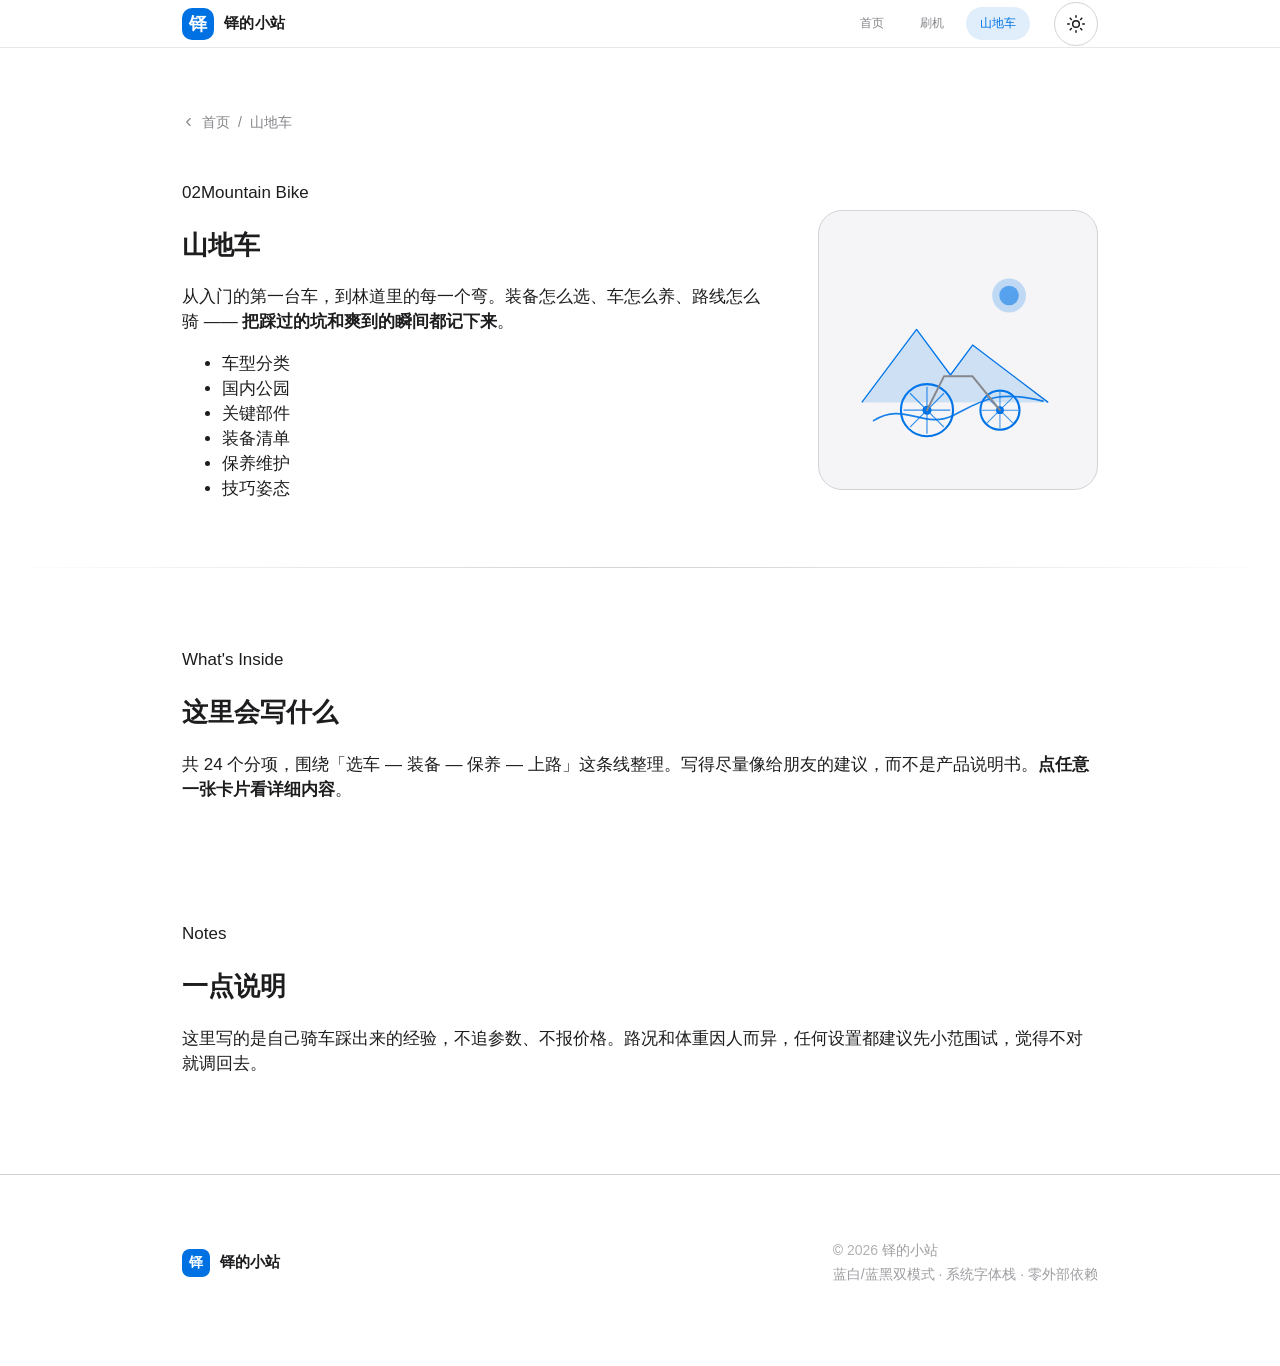
==== commit 73f50bca: "refactor: restore original structure with blue-white/blue-black theme - Restore original HTML struct" ====
--- a/bike.html
+++ b/bike.html
@@ -1,857 +1,760 @@
 <!DOCTYPE html>
 <html lang="zh-CN">
 <head>
-<meta charset="utf-8">
-<meta name="viewport" content="width=device-width, initial-scale=1">
-<title>山地车 — 铎的小站</title>
-<meta name="description" content="围绕「选车 — 装备 — 保养 — 上路」这条线整理。写得尽量像给朋友的建议，而不是产品说明书。">
+<meta charset="UTF-8">
+<meta name="viewport" content="width=device-width,initial-scale=1,viewport-fit=cover">
 <meta name="theme-color" content="#FFFFFF">
+<meta name="description" content="山地车 —— 车型分类、关键部件、装备保养、国内山地车公园与骑行技巧。">
+<title>山地车 · 铎的小站</title>
+<link rel="icon" href="data:image/svg+xml,%3Csvg%20xmlns%3D%22http%3A%2F%2Fwww.w3.org%2F2000%2Fsvg%22%20viewBox%3D%220%200%2064%2064%22%3E%0A%20%20%3Crect%20x%3D%222%22%20y%3D%222%22%20width%3D%2260%22%20height%3D%2260%22%20rx%3D%2216%22%20fill%3D%22%230071E3%22%2F%3E%0A%20%20%3Ctext%20x%3D%2232%22%20y%3D%2246%22%20font-size%3D%2240%22%20text-anchor%3D%22middle%22%20fill%3D%22%23FFFFFF%22%0A%20%20%20%20%20%20font-family%3D%22system-ui%2C-apple-system%2CPingFang%20SC%2CMicrosoft%20YaHei%2Csans-serif%22%3E%E9%93%8E%3C%2Ftext%3E%0A%3C%2Fsvg%3E%0A" type="image/svg+xml">
 <link rel="stylesheet" href="assets/css/styles.css">
-<script src="assets/js/app.js" defer></script>
 </head>
-<body>
-<a class="skip-link" href="#main">跳到主要内容</a>
-
-<header class="nav">
-  <div class="nav__inner">
-    <a class="nav__brand" href="index.html" aria-label="铎的小站，回到首页">
-      <span class="nav__mark" aria-hidden="true">铎</span>
-      <span>铎的小站</span>
+<body data-page="bike">
+
+<div class="progress-rail" aria-hidden="true"><div class="progress-bar" id="pbar"></div></div>
+
+<header class="topbar" id="topbar">
+  <div class="wrap">
+    <a class="brand" href="index.html" aria-label="回到首页">
+      <span class="mark">铎</span>
+      <span class="name">铎的小站</span>
     </a>
-    <nav class="nav__links" aria-label="主导航">
-        <a class="nav__link" href="index.html">首页</a>
-        <a class="nav__link" href="flash.html">刷机</a>
-        <a class="nav__link" href="bike.html" aria-current="page">山地车</a>
+    <nav class="nav" aria-label="主导航">
+      <a href="index.html">首页</a>
+      <a href="flash.html">刷机</a>
+      <a href="bike.html" class="active">山地车</a>
     </nav>
-    <button class="nav__toggle" type="button" aria-expanded="false" aria-controls="nav-menu" aria-label="打开菜单" data-nav-toggle>
-      <span class="nav__toggle-bars" aria-hidden="true"></span>
+    <button class="theme-btn" id="themeBtn" type="button" aria-label="切换深浅色主题" aria-pressed="false">
+      <svg class="sun" viewBox="0 0 24 24" fill="none" stroke="currentColor" stroke-width="1.8" stroke-linecap="round" stroke-linejoin="round" aria-hidden="true">
+        <circle cx="12" cy="12" r="4"/><path d="M12 2v2M12 20v2M2 12h2M20 12h2M5 5l1.5 1.5M17.5 17.5 19 19M19 5l-1.5 1.5M6.5 17.5 5 19"/>
+      </svg>
+      <svg class="moon" viewBox="0 0 24 24" fill="none" stroke="currentColor" stroke-width="1.8" stroke-linecap="round" stroke-linejoin="round" aria-hidden="true">
+        <path d="M20 14.5A8.5 8.5 0 1 1 9.5 4a7 7 0 0 0 10.5 10.5z"/>
+      </svg>
     </button>
   </div>
 </header>
 
-<nav class="nav__menu" id="nav-menu" aria-label="移动导航" data-nav-menu data-open="false">
-  <a class="nav__menu-link" href="index.html">首页</a>
-  <a class="nav__menu-link" href="flash.html">刷机</a>
-  <a class="nav__menu-link" href="bike.html" aria-current="page">山地车</a>
-</nav>
-
-<main id="main">
-
-  <header class="pagehead">
+<main>
+
+  <section class="page-head">
     <div class="wrap">
-      <div class="pagehead__inner">
-        <nav class="breadcrumb" aria-label="面包屑">
-          <a href="index.html">首页</a>
-          <span class="breadcrumb__sep" aria-hidden="true">/</span>
-          <span aria-current="page">山地车</span>
-        </nav>
-        <span class="eyebrow reveal">02 — Mountain Bike</span>
-        <h1 class="display reveal">山地车</h1>
-        <p class="lede reveal">围绕「选车 — 装备 — 保养 — 上路」这条线整理。写得尽量像给朋友的建议，而不是产品说明书。</p>
-        <ul class="tags reveal">
-          <li class="tag">车型分类</li>
-          <li class="tag">国内公园</li>
-          <li class="tag">关键部件</li>
-          <li class="tag">装备清单</li>
-          <li class="tag">保养维护</li>
-          <li class="tag">技巧姿态</li>
-        </ul>
-      </div>
-    </div>
-  </header>
-
-  <section class="section" aria-labelledby="grp-1">
-    <div class="wrap">
-      <div class="section__head reveal">
-        <span class="eyebrow">What&#39;s Inside</span>
-        <h2 class="headline" id="inside-bike">这里会写什么</h2>
-        <p class="lede">24 个条目，分成车型、公园与技巧三组。</p>
-      </div>
-      <div class="group__head reveal">
-        <h3 class="group__title" id="grp-1">车型分类</h3>
-        <p class="group__count">9 条</p>
-      </div>
-      <div class="entry-list">
-      <details class="entry reveal">
-        <summary class="entry__summary">
-          <span class="num">01</span>
-          <span class="entry__text">
-            <span class="entry__title">XC · 越野</span>
-            <span class="entry__kicker">Cross Country</span>
-          </span>
-          <span class="entry__icon" aria-hidden="true"></span>
-        </summary>
-        <div class="entry__body">
-          <figure class="entry__media">
-            <img src="assets/img/bike/xc.jpg" alt="XC · 越野" loading="lazy" decoding="async">
-          </figure>
-          <p class="entry__lead">XC 是山地车最基础也最「竞技」的方向：爬坡为主，讲究效率和体能，赛道通常是起伏的土路、林道和短坡。</p>
-          <div class="field">
-            <p class="field__label">特征</p>
-            <p class="field__text">避震行程一般在 100–120mm，车架轻、几何偏爬坡，头管角度较大（更「立」），坐姿前倾。整车重量往往是同价位里最轻的。</p>
-          </div>
-          <div class="field">
-            <p class="field__label">适合谁</p>
-            <p class="field__text">想兼顾通勤、拉练和轻度越野的人；也适合作为第一台山地车 —— 轻、好骑、上手快。</p>
-          </div>
-          <div class="field">
-            <p class="field__label">代表场景</p>
-            <p class="field__text">越野世界杯的 XCO 项目就是典型的 XC 赛道：短圈、高心率、反复爬坡。</p>
-          </div>
-          <div class="field">
-            <p class="field__label">短板</p>
-            <p class="field__text">下坡时信心不足，遇到落差和碎石会明显吃力。想要更多下坡乐趣，就往 Trail 或 Enduro 方向选。</p>
-          </div>
+      <nav class="crumb reveal" aria-label="面包屑">
+        <a href="index.html">
+          <svg viewBox="0 0 24 24" fill="none" stroke="currentColor" stroke-width="1.9" stroke-linecap="round" stroke-linejoin="round" aria-hidden="true"><path d="M14 6 8 12l6 6"/></svg>
+          首页
+        </a>
+        <span>/</span><span>山地车</span>
+      </nav>
+
+      <div class="page-hero-row">
+        <div class="page-hero-text">
+          <div class="sec-head reveal"><span class="sec-num">02</span><span class="sec-kicker">Mountain Bike</span></div>
+          <h1 class="sec-title reveal d1">山地车</h1>
+          <p class="sec-body reveal d2">从入门的第一台车，到林道里的每一个弯。装备怎么选、车怎么养、路线怎么骑 —— <b>把踩过的坑和爽到的瞬间都记下来</b>。</p>
+          <ul class="chips reveal d3">
+            <li>车型分类</li>
+            <li>国内公园</li>
+            <li>关键部件</li>
+            <li>装备清单</li>
+            <li>保养维护</li>
+            <li>技巧姿态</li>
+          </ul>
         </div>
-      </details>
-      <details class="entry reveal">
-        <summary class="entry__summary">
-          <span class="num">02</span>
-          <span class="entry__text">
-            <span class="entry__title">Trail · 林道</span>
-            <span class="entry__kicker">Trail</span>
-          </span>
-          <span class="entry__icon" aria-hidden="true"></span>
-        </summary>
-        <div class="entry__body">
-          <figure class="entry__media">
-            <img src="assets/img/bike/trail.jpg" alt="Trail · 林道" loading="lazy" decoding="async">
-          </figure>
-          <p class="entry__lead">Trail 是目前最主流、也最「好用」的一类：上坡能骑、下坡不虚，是大多数人的第一台「正经」山地车。</p>
-          <div class="field">
-            <p class="field__label">特征</p>
-            <p class="field__text">避震行程约 120–150mm，几何介于爬坡与下坡之间，头管角度约 65–67 度。整车比 XC 重一些，但下坡稳定性提升明显。</p>
-          </div>
-          <div class="field">
-            <p class="field__label">适合谁</p>
-            <p class="field__text">想要一台车什么都能干的人 —— 周末进山、林道巡航、偶尔去车公园都行。</p>
-          </div>
-          <div class="field">
-            <p class="field__label">细分</p>
-            <p class="field__text">Trail 内部还分短行程（约 120–130mm，更偏爬坡）和长行程（约 140–150mm，更偏下坡），按常跑的路线选。</p>
-          </div>
+        <div class="page-hero-art reveal d2">
+          <svg viewBox="0 0 320 320" role="img" aria-label="山地车主题插画">
+            <defs>
+              <linearGradient id="gB" x1="0" y1="0" x2="1" y2="1">
+                <stop offset="0" stop-color="#0077ED"/>
+                <stop offset="1" stop-color="#0071E3"/>
+              </linearGradient>
+            </defs>
+            <circle class="pulse" cx="238" cy="76" r="26" fill="url(#gB)" fill-opacity=".22"/>
+            <circle cx="238" cy="76" r="15" fill="url(#gB)" fill-opacity=".55"/>
+            <path d="M12 240 96 128l52 70 34-46 116 88z" fill-opacity=".16" fill="#0071E3"/>
+            <path d="M12 240 96 128l52 70 34-46 116 88" fill="none" stroke="url(#gB)" stroke-width="2" stroke-linejoin="round"/>
+            <path class="trace" d="M30 268c46-30 78 14 122-8s66-40 138-22" fill="none" stroke="url(#gB)" stroke-width="2.6" stroke-linecap="round" stroke-opacity=".9"/>
+            <g>
+              <circle cx="112" cy="252" r="40" fill="none" stroke="url(#gB)" stroke-width="3.2"/>
+              <circle cx="112" cy="252" r="7" fill="url(#gB)"/>
+              <g class="spin-slow" stroke="url(#gB)" stroke-width="1.8" stroke-opacity=".8">
+                <path d="M112 216v72M76 252h72M86 226l52 52M138 226l-52 52"/>
+              </g>
+            </g>
+            <g>
+              <circle cx="224" cy="252" r="30" fill="none" stroke="url(#gB)" stroke-width="3.2"/>
+              <circle cx="224" cy="252" r="6" fill="url(#gB)"/>
+              <g class="spin-slow" stroke="url(#gB)" stroke-width="1.6" stroke-opacity=".75">
+                <path d="M224 224v56M196 252h56M204 232l40 40M244 232l-40 40"/>
+              </g>
+            </g>
+            <path d="m112 252 26-52h44l42 52" fill="none" stroke-width="3" stroke-linecap="round" stroke-linejoin="round" stroke="#86868B"/>
+          </svg>
         </div>
-      </details>
-      <details class="entry reveal">
-        <summary class="entry__summary">
-          <span class="num">03</span>
-          <span class="entry__text">
-            <span class="entry__title">DC · 下坡越野</span>
-            <span class="entry__kicker">Downcountry</span>
-          </span>
-          <span class="entry__icon" aria-hidden="true"></span>
-        </summary>
-        <div class="entry__body">
-          <figure class="entry__media">
-            <img src="assets/img/bike/dc.jpg" alt="DC · 下坡越野" loading="lazy" decoding="async">
-          </figure>
-          <p class="entry__lead">DC（Downcountry）是近几年冒出来的词：用 XC 的轻量，配上 Trail 的几何。上坡像 XC，下坡像 Trail。</p>
-          <div class="field">
-            <p class="field__label">特征</p>
-            <p class="field__text">避震行程多在 110–130mm，但头管角度更趴、更稳，配用更宽的外胎和升降座管。整车重量接近 XC。</p>
-          </div>
-          <div class="field">
-            <p class="field__label">为什么存在</p>
-            <p class="field__text">很多人发现 XC 车的下坡太紧、Trail 车又太重，于是出现了这个「折中得刚刚好」的类别。</p>
-          </div>
-          <div class="field">
-            <p class="field__label">适合谁</p>
-            <p class="field__text">爬坡多、但下坡也不想怂的人；也适合把 XC 车架改造成「能打的轻装车」的玩家。</p>
-          </div>
-        </div>
-      </details>
-      <details class="entry reveal">
-        <summary class="entry__summary">
-          <span class="num">04</span>
-          <span class="entry__text">
-            <span class="entry__title">AM · 全山地</span>
-            <span class="entry__kicker">All Mountain</span>
-          </span>
-          <span class="entry__icon" aria-hidden="true"></span>
-        </summary>
-        <div class="entry__body">
-          <figure class="entry__media entry__media--pictogram">
-            <img src="assets/img/bike/am.svg" alt="" loading="lazy" decoding="async">
-          </figure>
-          <p class="entry__lead">AM 是个逐渐被 Trail / Enduro 吞并的词，指「整座山都能骑」——上得去、下得来，不偏向任何一端。</p>
-          <div class="field">
-            <p class="field__label">特征</p>
-            <p class="field__text">避震行程约 140–160mm，几何偏下坡，但保留了可接受的踩踏效率。</p>
-          </div>
-          <div class="field">
-            <p class="field__label">现在怎么选</p>
-            <p class="field__text">今天多数厂商不再单列 AM，而是把它并进长行程 Trail 或短行程 Enduro。买的时候按行程和几何判断，比看名字靠谱。</p>
-          </div>
-        </div>
-      </details>
-      <details class="entry reveal">
-        <summary class="entry__summary">
-          <span class="num">05</span>
-          <span class="entry__text">
-            <span class="entry__title">Enduro · 耐力</span>
-            <span class="entry__kicker">Enduro</span>
-          </span>
-          <span class="entry__icon" aria-hidden="true"></span>
-        </summary>
-        <div class="entry__body">
-          <figure class="entry__media">
-            <img src="assets/img/bike/enduro.jpg" alt="Enduro · 耐力" loading="lazy" decoding="async">
-          </figure>
-          <p class="entry__lead">Enduro 是「要自己骑上去的速降」。比赛形式是分段计时：爬坡路段不计时，下坡赛段全力冲。</p>
-          <div class="field">
-            <p class="field__label">特征</p>
-            <p class="field__text">避震行程约 160–180mm，几何明显偏下坡，头管角度约 63–65 度，车重上升但下坡能力接近速降车。</p>
-          </div>
-          <div class="field">
-            <p class="field__label">适合谁</p>
-            <p class="field__text">想在自然山道上放速下坡、又不想扛着车走的人。目前是业余玩家最热门的方向之一。</p>
-          </div>
-          <div class="field">
-            <p class="field__label">代价</p>
-            <p class="field__text">爬坡会比 Trail 车累不少，长距离骑行对体能要求更高。</p>
-          </div>
-        </div>
-      </details>
-      <details class="entry reveal">
-        <summary class="entry__summary">
-          <span class="num">06</span>
-          <span class="entry__text">
-            <span class="entry__title">DH · 速降</span>
-            <span class="entry__kicker">Downhill</span>
-          </span>
-          <span class="entry__icon" aria-hidden="true"></span>
-        </summary>
-        <div class="entry__body">
-          <figure class="entry__media">
-            <img src="assets/img/bike/dh.jpg" alt="DH · 速降" loading="lazy" decoding="async">
-          </figure>
-          <p class="entry__lead">DH 只做一件事：用最快的速度冲下坡。赛道多为陡坡、乱石、大落差和大跳台。</p>
-          <div class="field">
-            <p class="field__label">特征</p>
-            <p class="field__text">避震行程约 200mm，双肩前叉、重型车架、粗胎、大碟刹。整车常超过 16kg，基本不具备爬坡能力。</p>
-          </div>
-          <div class="field">
-            <p class="field__label">怎么骑</p>
-            <p class="field__text">靠缆车、摆渡车或推车上山，只骑下坡。需要全套护具 —— 全盔、护胸、护膝护肘，几乎是必需品。</p>
-          </div>
-          <div class="field">
-            <p class="field__label">代表赛事</p>
-            <p class="field__text">速降世界杯（DH World Cup）是这个方向的最高舞台，赛道通常修在陡峭的山体上。</p>
-          </div>
-        </div>
-      </details>
-      <details class="entry reveal">
-        <summary class="entry__summary">
-          <span class="num">07</span>
-          <span class="entry__text">
-            <span class="entry__title">FR · 自由骑</span>
-            <span class="entry__kicker">Freeride</span>
-          </span>
-          <span class="entry__icon" aria-hidden="true"></span>
-        </summary>
-        <div class="entry__body">
-          <figure class="entry__media">
-            <img src="assets/img/bike/fr.jpg" alt="FR · 自由骑" loading="lazy" decoding="async">
-          </figure>
-          <p class="entry__lead">FR 不追求最快，追求「怎么飞得好看」。大跳台、悬崖落差、空中动作，是自由骑的日常。</p>
-          <div class="field">
-            <p class="field__label">特征</p>
-            <p class="field__text">车与 DH 接近但更强调强度与稳定性，几何允许更大幅度的动态动作，很多车用单速或小范围变速。</p>
-          </div>
-          <div class="field">
-            <p class="field__label">场地</p>
-            <p class="field__text">常见于车公园的跳台线、土坡场地和专门修建的落差赛段。</p>
-          </div>
-          <div class="field">
-            <p class="field__label">门槛</p>
-            <p class="field__text">是所有方向里对技术要求最高的之一：动作失误的代价很直接，护具和循序渐进缺一不可。</p>
-          </div>
-        </div>
-      </details>
-      <details class="entry reveal">
-        <summary class="entry__summary">
-          <span class="num">08</span>
-          <span class="entry__text">
-            <span class="entry__title">DJ · 土坡</span>
-            <span class="entry__kicker">Dirt Jump</span>
-          </span>
-          <span class="entry__icon" aria-hidden="true"></span>
-        </summary>
-        <div class="entry__body">
-          <figure class="entry__media entry__media--pictogram">
-            <img src="assets/img/bike/dj.svg" alt="" loading="lazy" decoding="async">
-          </figure>
-          <p class="entry__lead">DJ 用的是接近硬架的小车，在连续的土坡之间起跳、做动作。核心是节奏、控车和空中姿态。</p>
-          <div class="field">
-            <p class="field__label">特征</p>
-            <p class="field__text">车架小巧、坐垫极低、多为硬架或短行程，轮胎偏小、胎压偏高，方便起跳和落地。</p>
-          </div>
-          <div class="field">
-            <p class="field__label">场地</p>
-            <p class="field__text">土坡场地、泵道（pump track）和车公园的跳台区。</p>
-          </div>
-          <div class="field">
-            <p class="field__label">和 BMX 的区别</p>
-            <p class="field__text">DJ 用的是山地车规格的轮组和避震前叉，能承受更大的落地冲击，也更适合户外土坡。</p>
-          </div>
-        </div>
-      </details>
-      <details class="entry reveal">
-        <summary class="entry__summary">
-          <span class="num">09</span>
-          <span class="entry__text">
-            <span class="entry__title">Trials · 攀爬</span>
-            <span class="entry__kicker">Trials</span>
-          </span>
-          <span class="entry__icon" aria-hidden="true"></span>
-        </summary>
-        <div class="entry__body">
-          <figure class="entry__media entry__media--pictogram">
-            <img src="assets/img/bike/trials.svg" alt="" loading="lazy" decoding="async">
-          </figure>
-          <p class="entry__lead">攀爬车没有坐垫、齿比极轻，目标是用最慢的速度越过障碍物，比的是平衡与控制。</p>
-          <div class="field">
-            <p class="field__label">特征</p>
-            <p class="field__text">车架极小、无坐垫或只有装饰性坐垫，齿比很轻，刹车极强，胎压极低以增加抓地。</p>
-          </div>
-          <div class="field">
-            <p class="field__label">玩法</p>
-            <p class="field__text">在岩石、木箱、台阶上做定点平衡和跳跃，是「低速高难」的技术流。</p>
-          </div>
-          <div class="field">
-            <p class="field__label">对实战有没有用</p>
-            <p class="field__text">有 —— 练过攀爬的人，在山道上的低速控车和定点能力通常会明显更好。</p>
-          </div>
-        </div>
-      </details>
       </div>
     </div>
   </section>
-  <section class="section section--alt" aria-labelledby="grp-2">
+
+  <hr class="rule">
+
+  <section class="section" data-list-view>
     <div class="wrap">
-      <div class="group__head reveal">
-        <h3 class="group__title" id="grp-2">国内山地车公园</h3>
-        <p class="group__count">9 条</p>
-      </div>
-      <div class="entry-list">
-      <details class="entry reveal">
-        <summary class="entry__summary">
-          <span class="num">10</span>
-          <span class="entry__text">
-            <span class="entry__title">极峰山地车公园</span>
-            <span class="entry__kicker">安徽 · 马鞍山</span>
-          </span>
-          <span class="entry__icon" aria-hidden="true"></span>
-        </summary>
-        <div class="entry__body">
-          <figure class="entry__media">
-            <img src="assets/img/bike/park-jifeng.jpg" alt="极峰山地车公园" loading="lazy" decoding="async">
-          </figure>
-          <p class="entry__lead">极峰山地车公园位于安徽省马鞍山市博望区丹阳镇丹东村，2023 年建成开放，由筑路师丁再刚设计修建，是苏皖地区少见的专业山地车公园。</p>
-          <div class="field">
-            <p class="field__label">基本信息</p>
-            <p class="field__text">园区共有 7 条专业赛道，按难度分级，从入门到进阶都有覆盖。地处苏皖交界，从南京方向经常合高速「横溪」出口下高速后按导航即可到达。</p>
-          </div>
-          <div class="field">
-            <p class="field__label">为什么值得跑一趟</p>
-            <p class="field__text">华东地区能修出成体系赛道的场地并不多，极峰填补了苏皖一带的空白，也带动了当地的骑行氛围。</p>
-          </div>
-          <div class="field">
-            <p class="field__label">出发前</p>
-            <p class="field__text">门票、开放时间与赛道维护情况会随季节调整，出发前建议先在其官方账号确认当天是否开放。</p>
-          </div>
-          <p class="entry__note">本条信息整理自公开报道，具体开放安排请以园区官方发布为准。</p>
-        </div>
-      </details>
-      <details class="entry reveal">
-        <summary class="entry__summary">
-          <span class="num">11</span>
-          <span class="entry__text">
-            <span class="entry__title">崇礼 · 张家口</span>
-            <span class="entry__kicker">河北</span>
-          </span>
-          <span class="entry__icon" aria-hidden="true"></span>
-        </summary>
-        <div class="entry__body">
-          <figure class="entry__media">
-            <img src="assets/img/bike/park-chongli.jpg" alt="崇礼 · 张家口" loading="lazy" decoding="async">
-          </figure>
-          <p class="entry__lead">崇礼是华北地区最有名的山地度假区之一，依托雪场的山地资源，夏季转为山地车公园运营，有成熟的缆车与赛道体系。</p>
-          <div class="field">
-            <p class="field__label">为什么适合骑车</p>
-            <p class="field__text">海拔较高、夏季凉爽，缆车可以带车上山，省掉大量爬升，非常适合练下坡和速降。</p>
-          </div>
-          <div class="field">
-            <p class="field__label">玩法</p>
-            <p class="field__text">以车公园式的下坡赛道为主，难度分层，既能新手体验，也能满足进阶玩家。</p>
-          </div>
-          <div class="field">
-            <p class="field__label">交通</p>
-            <p class="field__text">距北京约 3 小时车程，高铁到崇礼站后转接驳也方便。</p>
-          </div>
-          <p class="entry__note">各雪场的夏季运营方案逐年调整，出行前请确认当年是否开放骑行项目。</p>
-        </div>
-      </details>
-      <details class="entry reveal">
-        <summary class="entry__summary">
-          <span class="num">12</span>
-          <span class="entry__text">
-            <span class="entry__title">莫干山 · 湖州</span>
-            <span class="entry__kicker">浙江</span>
-          </span>
-          <span class="entry__icon" aria-hidden="true"></span>
-        </summary>
-        <div class="entry__body">
-          <figure class="entry__media entry__media--pictogram">
-            <img src="assets/img/bike/park-moganshan.svg" alt="" loading="lazy" decoding="async">
-          </figure>
-          <p class="entry__lead">莫干山一带竹林密布、坡度多变，是江浙沪骑行圈常去的目的地。周边发展出多条成熟的林道与骑行路线。</p>
-          <div class="field">
-            <p class="field__label">路况特点</p>
-            <p class="field__text">以竹林土路和林道为主，起伏密集、弯多，考验控车与体能，和下坡公园的玩法不太一样。</p>
-          </div>
-          <div class="field">
-            <p class="field__label">配套</p>
-            <p class="field__text">莫干山周边民宿与骑行服务完善，适合安排两天的周末骑行。</p>
-          </div>
-          <div class="field">
-            <p class="field__label">注意</p>
-            <p class="field__text">部分林道属于村民生产道路或受保护区域，请勿在禁行区域骑行，并遵守当地规定。</p>
-          </div>
-        </div>
-      </details>
-      <details class="entry reveal">
-        <summary class="entry__summary">
-          <span class="num">13</span>
-          <span class="entry__text">
-            <span class="entry__title">北京 · 香山一带</span>
-            <span class="entry__kicker">北京</span>
-          </span>
-          <span class="entry__icon" aria-hidden="true"></span>
-        </summary>
-        <div class="entry__body">
-          <figure class="entry__media entry__media--pictogram">
-            <img src="assets/img/bike/park-beijing.svg" alt="" loading="lazy" decoding="async">
-          </figure>
-          <p class="entry__lead">北京的山地车氛围集中在西郊的香山、模式口、凤凰岭一带，多年来形成了不少民间林道。</p>
-          <div class="field">
-            <p class="field__label">特点</p>
-            <p class="field__text">以自然山道和手工修整的林道为主，路线多样，从缓坡到技术路段都有。</p>
-          </div>
-          <div class="field">
-            <p class="field__label">注意</p>
-            <p class="field__text">部分区域属于景区或受保护山地，骑行前请确认是否允许进入，避免与徒步游客及管理者冲突。</p>
-          </div>
-          <div class="field">
-            <p class="field__label">室内补充</p>
-            <p class="field__text">北京周边也有室内泵道与土坡场地，适合冬天或雨天练习基本功。</p>
-          </div>
-        </div>
-      </details>
-      <details class="entry reveal">
-        <summary class="entry__summary">
-          <span class="num">14</span>
-          <span class="entry__text">
-            <span class="entry__title">成都 · 龙泉山</span>
-            <span class="entry__kicker">四川</span>
-          </span>
-          <span class="entry__icon" aria-hidden="true"></span>
-        </summary>
-        <div class="entry__body">
-          <figure class="entry__media entry__media--pictogram">
-            <img src="assets/img/bike/park-chengdu.svg" alt="" loading="lazy" decoding="async">
-          </figure>
-          <p class="entry__lead">成都周边以龙泉山为代表的丘陵地形，是西南地区骑行热度很高的区域，公路与山地玩法都很活跃。</p>
-          <div class="field">
-            <p class="field__label">特点</p>
-            <p class="field__text">坡长适中、起伏连续，适合拉练和技巧练习；周边也有专门修建的越野与土坡场地。</p>
-          </div>
-          <div class="field">
-            <p class="field__label">氛围</p>
-            <p class="field__text">成都骑行群体规模大，周末的山道上总能遇到同好，也便于结伴出行。</p>
-          </div>
-          <div class="field">
-            <p class="field__label">注意</p>
-            <p class="field__text">热门路段人车混行情况较多，下坡时务必控速、留出安全距离。</p>
-          </div>
-        </div>
-      </details>
-      <details class="entry reveal">
-        <summary class="entry__summary">
-          <span class="num">15</span>
-          <span class="entry__text">
-            <span class="entry__title">大理 · 苍山</span>
-            <span class="entry__kicker">云南</span>
-          </span>
-          <span class="entry__icon" aria-hidden="true"></span>
-        </summary>
-        <div class="entry__body">
-          <figure class="entry__media entry__media--pictogram">
-            <img src="assets/img/bike/park-dali.svg" alt="" loading="lazy" decoding="async">
-          </figure>
-          <p class="entry__lead">大理是很多人心中的骑行目的地：海拔适中、气候温和，苍山脚下的土路与林道资源丰富。</p>
-          <div class="field">
-            <p class="field__label">特点</p>
-            <p class="field__text">海拔落差明显，路线从环湖公路到山中土路都有，风景是最大的加分项。</p>
-          </div>
-          <div class="field">
-            <p class="field__label">注意</p>
-            <p class="field__text">高海拔地区的天气变化快，紫外线强，长距离骑行要带足补给和保暖衣物。</p>
-          </div>
-          <div class="field">
-            <p class="field__label">适合</p>
-            <p class="field__text">适合把骑行和旅行结合起来的玩法，慢节奏、多停留。</p>
-          </div>
-        </div>
-      </details>
-      <details class="entry reveal">
-        <summary class="entry__summary">
-          <span class="num">16</span>
-          <span class="entry__text">
-            <span class="entry__title">安吉 · 湖州</span>
-            <span class="entry__kicker">浙江</span>
-          </span>
-          <span class="entry__icon" aria-hidden="true"></span>
-        </summary>
-        <div class="entry__body">
-          <figure class="entry__media entry__media--pictogram">
-            <img src="assets/img/bike/park-anji.svg" alt="" loading="lazy" decoding="async">
-          </figure>
-          <p class="entry__lead">安吉竹林与丘陵资源丰富，是长三角地区骑行活动频繁的县区，也有成规模的骑行基地与赛事。</p>
-          <div class="field">
-            <p class="field__label">特点</p>
-            <p class="field__text">地形以丘陵为主，坡度平缓、路网密集，适合新手入门和长距离骑行。</p>
-          </div>
-          <div class="field">
-            <p class="field__label">配套</p>
-            <p class="field__text">当地文旅配套成熟，骑行驿站、租车和住宿都比较方便。</p>
-          </div>
-        </div>
-      </details>
-      <details class="entry reveal">
-        <summary class="entry__summary">
-          <span class="num">17</span>
-          <span class="entry__text">
-            <span class="entry__title">深圳 · 光明及周边</span>
-            <span class="entry__kicker">广东</span>
-          </span>
-          <span class="entry__icon" aria-hidden="true"></span>
-        </summary>
-        <div class="entry__body">
-          <figure class="entry__media entry__media--pictogram">
-            <img src="assets/img/bike/park-shenzhen.svg" alt="" loading="lazy" decoding="async">
-          </figure>
-          <p class="entry__lead">珠三角的骑行人口基数大，深圳及周边的山体与郊野公园中也发展出不少林道和练习场地。</p>
-          <div class="field">
-            <p class="field__label">特点</p>
-            <p class="field__text">以短途林道和技巧练习场为主，周末半天就能跑一趟，适合上班族保持状态。</p>
-          </div>
-          <div class="field">
-            <p class="field__label">注意</p>
-            <p class="field__text">南方湿热、雨季长，山路湿滑时抓地力下降明显，雨后两天内不建议猛骑下坡。</p>
-          </div>
-        </div>
-      </details>
-      <details class="entry reveal">
-        <summary class="entry__summary">
-          <span class="num">18</span>
-          <span class="entry__text">
-            <span class="entry__title">泉林大河 · 中山</span>
-            <span class="entry__kicker">广东 · 中山</span>
-          </span>
-          <span class="entry__icon" aria-hidden="true"></span>
-        </summary>
-        <div class="entry__body">
-          <figure class="entry__media">
-            <img src="assets/img/bike/park-quanlin.jpg" alt="泉林大河 · 中山" loading="lazy" decoding="async">
-          </figure>
-          <p class="entry__lead">泉林大河山地车公园位于广东省中山市三乡镇泉林欢乐世界园区内，是华南地区少有的、配备缆车的全季型山地车公园，占地约 800 亩，山体落差约 280 米。</p>
-          <div class="field">
-            <p class="field__label">位置与交通</p>
-            <p class="field__text">地址在中山市三乡镇泉林欢乐世界内，靠近金龙路，紧邻广珠西线三乡出口。广州、深圳自驾约 1 小时，中山市区与珠海约 40 分钟。</p>
-          </div>
-          <div class="field">
-            <p class="field__label">赛道</p>
-            <p class="field__text">园区有多条赛道，按难度分了蓝道与黑道，另设沥青 Pumptrack 场地，从入门到高级都有对应选择。其中黑线赛道全长约 1.7 公里，落差 280 米，包含落差跳台、弯墙、乱石等高难度元素，面向高级骑手。</p>
-          </div>
-          <div class="field">
-            <p class="field__label">设施与服务</p>
-            <ul class="field__list">
-            <li>缆车：华南地区唯一配备缆车的山地车公园，省掉推车上山的力气</li>
-            <li>服务中心，提供自行车租赁与维修、护具租赁</li>
-            <li>园区内有酒店（大河 SPORT 酒店）与餐饮</li>
-            <li>除山地车外还有卡丁车、ATV 越野车、水上漂流等项目</li>
-            </ul>
-          </div>
-          <div class="field">
-            <p class="field__label">开放与票价</p>
-            <ul class="field__list">
-            <li>全年开放，四季皆可骑</li>
-            <li>缆车：单次 50 元 / 三次 120 元 / 全日无限次 268 元</li>
-            <li>Mini Bike Park 入场票：7 岁以上 50 元两小时，器材租赁另计</li>
-            </ul>
-          </div>
-          <div class="field">
-            <p class="field__label">赛事与培训</p>
-            <p class="field__text">园区承办过 GDL 速降联赛等赛事，也提供儿童与青少年的骑行培训课程，适合带小孩一起玩。</p>
-          </div>
-          <div class="field">
-            <p class="field__label">出发前</p>
-            <p class="field__text">票价、开放时间与赛道维护情况会随季节和园区安排调整，出发前建议先在园区官方渠道确认当天缆车是否运营、是否需要预约。</p>
-          </div>
-          <p class="entry__note">本条信息整理自公开资料（美骑网 / 携程 / 知乎 / 大众点评等），票价与开放安排可能变动，请以园区官方发布为准。</p>
-        </div>
-      </details>
+      <header class="sub-head reveal">
+        <span class="sec-kicker">What's Inside</span>
+        <h2>这里会写什么</h2>
+        <p>共 24 个分项，围绕「选车 — 装备 — 保养 — 上路」这条线整理。写得尽量像给朋友的建议，而不是产品说明书。<b>点任意一张卡片看详细内容</b>。</p>
+      </header>
+      <div class="crumb" data-breadcrumb></div>
+      <div class="detail-grid" data-card-grid></div>
+      <div class="sub-head reveal" style="margin-top:clamp(44px,7vw,70px)">
+        <span class="sec-kicker">Notes</span>
+        <h2>一点说明</h2>
+        <p>这里写的是自己骑车踩出来的经验，不追参数、不报价格。路况和体重因人而异，任何设置都建议先小范围试，觉得不对就调回去。</p>
       </div>
     </div>
   </section>
-  <section class="section" aria-labelledby="grp-3">
-    <div class="wrap">
-      <div class="group__head reveal">
-        <h3 class="group__title" id="grp-3">知识与技巧</h3>
-        <p class="group__count">6 条</p>
-      </div>
-      <div class="entry-list">
-      <details class="entry reveal">
-        <summary class="entry__summary">
-          <span class="num">19</span>
-          <span class="entry__text">
-            <span class="entry__title">关键部件</span>
-            <span class="entry__kicker">Parts</span>
-          </span>
-          <span class="entry__icon" aria-hidden="true"></span>
-        </summary>
-        <div class="entry__body">
-          <figure class="entry__media entry__media--pictogram">
-            <img src="assets/img/bike/parts.svg" alt="" loading="lazy" decoding="async">
-          </figure>
-          <p class="entry__lead">看懂几个核心部件，比记住一堆品牌型号更有用。</p>
-          <div class="field">
-            <p class="field__label">车架与几何</p>
-            <p class="field__text">车架是整车的骨架。真正影响骑乘感受的是几何参数：头管角度（越小越稳、越适合下坡）、后下叉长度、以及跨高。尺寸买错，再贵的配置也救不回来。</p>
-          </div>
-          <div class="field">
-            <p class="field__label">前叉与后胆</p>
-            <p class="field__text">行程决定能承受多大的冲击。前叉除了行程，还要看阻尼结构和可调范围 —— 便宜的叉往往只有弹簧和回弹，贵的叉能调压缩阻尼。</p>
-          </div>
-          <div class="field">
-            <p class="field__label">传动</p>
-            <p class="field__text">现在是 1x 单盘的天下，前面一个牙盘、后面一整排飞轮。看的是齿比范围和变速平顺度，链条张力对下坡稳定性影响很大。</p>
-          </div>
-          <div class="field">
-            <p class="field__label">刹车</p>
-            <p class="field__text">碟刹是标配。来令片材质（树脂 / 金属）影响手感和耐磨，碟片尺寸影响散热。长时间下坡时的热衰减，多半是碟片和来令片的问题。</p>
-          </div>
-          <div class="field">
-            <p class="field__label">轮组与轮胎</p>
-            <p class="field__text">轮径 27.5 灵活、29 通过性好。轮胎的胎面花纹、宽度和胎压，是性价比最高的「性能改装」—— 同一台车换条胎，手感可以完全不同。</p>
-          </div>
-        </div>
-      </details>
-      <details class="entry reveal">
-        <summary class="entry__summary">
-          <span class="num">20</span>
-          <span class="entry__text">
-            <span class="entry__title">装备清单</span>
-            <span class="entry__kicker">Gear</span>
-          </span>
-          <span class="entry__icon" aria-hidden="true"></span>
-        </summary>
-        <div class="entry__body">
-          <figure class="entry__media entry__media--pictogram">
-            <img src="assets/img/bike/gear.svg" alt="" loading="lazy" decoding="async">
-          </figure>
-          <p class="entry__lead">装备的意义是「出事的时候能兜住」。顺序上，先护具后性能。</p>
-          <div class="field">
-            <p class="field__label">必买</p>
-            <ul class="field__list">
-            <li>头盔：第一优先级。速降/自由骑建议全盔，林道可用带后脑保护的半盔。</li>
-            <li>手套：摔车时本能撑地，手套是最直接的保障。</li>
-            <li>护膝（进阶加护肘）：山地骑行膝盖受伤概率很高。</li>
-            </ul>
-          </div>
-          <div class="field">
-            <p class="field__label">强烈建议</p>
-            <p class="field__text">骑行裤（减少长时间骑行的不适）、护目镜（挡树枝和飞虫）、以及一双能踩稳脚踏的鞋。</p>
-          </div>
-          <div class="field">
-            <p class="field__label">随身工具</p>
-            <p class="field__text">便携气筒、胶条或补胎片、内胎、快拆链条扣、多功能工具。有这些，大多数小故障能现场处理掉。</p>
-          </div>
-          <div class="field">
-            <p class="field__label">补给</p>
-            <p class="field__text">按每小时约一升水估算，长距离再补盐分和能量胶。夏天要把量算足，脱水会直接导致判断力下降。</p>
-          </div>
-        </div>
-      </details>
-      <details class="entry reveal">
-        <summary class="entry__summary">
-          <span class="num">21</span>
-          <span class="entry__text">
-            <span class="entry__title">保养与维护</span>
-            <span class="entry__kicker">Care</span>
-          </span>
-          <span class="entry__icon" aria-hidden="true"></span>
-        </summary>
-        <div class="entry__body">
-          <figure class="entry__media entry__media--pictogram">
-            <img src="assets/img/bike/care.svg" alt="" loading="lazy" decoding="async">
-          </figure>
-          <p class="entry__lead">花十分钟保养，能换回一整个月的顺畅。山地车的损耗速度远高于公路车，日常维护是刚需。</p>
-          <div class="field">
-            <p class="field__label">链条</p>
-            <p class="field__text">最容易被忽视、也最影响手感的部件。每次湿骑后擦干上油，能明显减少传动损耗。链条拉伸超过限度就该换，否则会把飞轮一起磨废。</p>
-          </div>
-          <div class="field">
-            <p class="field__label">刹车</p>
-            <p class="field__text">看两件事：来令片厚度是否还够、碟片有没有沾油。沾油的碟片会发出异响且制动力骤降，需要清洁或更换。</p>
-          </div>
-          <div class="field">
-            <p class="field__label">避震</p>
-            <p class="field__text">按厂商建议做周期保养（换油、换密封件）。气压按体重和路况调，每次骑前快速检查一下回弹。</p>
-          </div>
-          <div class="field">
-            <p class="field__label">胎压</p>
-            <p class="field__text">别照抄胎壁上的上限值。按体重和路况往下调一点，抓地力会好很多 —— 这是零成本提升操控的办法。</p>
-          </div>
-          <div class="field">
-            <p class="field__label">骑前检查</p>
-            <p class="field__text">快拆/桶轴是否锁紧、刹车是否正常、胎压是否合适、头盔有无损伤。三十秒，能避开很多麻烦。</p>
-          </div>
-        </div>
-      </details>
-      <details class="entry reveal">
-        <summary class="entry__summary">
-          <span class="num">22</span>
-          <span class="entry__text">
-            <span class="entry__title">技巧与姿态</span>
-            <span class="entry__kicker">Skills</span>
-          </span>
-          <span class="entry__icon" aria-hidden="true"></span>
-        </summary>
-        <div class="entry__body">
-          <figure class="entry__media entry__media--pictogram">
-            <img src="assets/img/bike/skill.svg" alt="" loading="lazy" decoding="async">
-          </figure>
-          <p class="entry__lead">下坡时的姿势，比你骑了多久更重要。</p>
-          <div class="field">
-            <p class="field__label">基本站姿</p>
-            <p class="field__text">下坡时重心压低、髋部后移、手臂微屈别锁死。身体要能随地形前后移动 —— 这就是所谓的「动态平衡」。</p>
-          </div>
-          <div class="field">
-            <p class="field__label">过弯</p>
-            <p class="field__text">入弯前把速度降够，弯中尽量少捏刹车。外侧脚踩实、身体压向弯内，视线看向弯的出口而不是前轮。</p>
-          </div>
-          <div class="field">
-            <p class="field__label">刹车</p>
-            <p class="field__text">刹车点尽量选在直道上，前后刹配合使用。湿滑路面时后刹比重可以大一些，避免前轮抱死。</p>
-          </div>
-          <div class="field">
-            <p class="field__label">爬坡</p>
-            <p class="field__text">保持踏频，别用大盘硬踩。重心略微前移压住前轮，避免在陡坡上翘头。</p>
-          </div>
-          <div class="field">
-            <p class="field__label">跳跃</p>
-            <p class="field__text">从最小的落差开始。起跳前保持稳定速度，靠推把而不是拉把完成起跳，落地时用身体吸收冲击。</p>
-          </div>
-        </div>
-      </details>
-      <details class="entry reveal">
-        <summary class="entry__summary">
-          <span class="num">23</span>
-          <span class="entry__text">
-            <span class="entry__title">体能与训练</span>
-            <span class="entry__kicker">Fitness</span>
-          </span>
-          <span class="entry__icon" aria-hidden="true"></span>
-        </summary>
-        <div class="entry__body">
-          <figure class="entry__media entry__media--pictogram">
-            <img src="assets/img/bike/fitness.svg" alt="" loading="lazy" decoding="async">
-          </figure>
-          <p class="entry__lead">骑行的强度大半由心肺决定，而恢复和训练同样重要。</p>
-          <div class="field">
-            <p class="field__label">有氧基础</p>
-            <p class="field__text">大部分里程应该放在能正常说话的低强度骑行上。基础打牢，高强度训练才有意义。</p>
-          </div>
-          <div class="field">
-            <p class="field__label">间歇</p>
-            <p class="field__text">每周 1–2 次间歇练习可以提升有氧上限：短时间高强度 + 充分恢复，重复若干组。</p>
-          </div>
-          <div class="field">
-            <p class="field__label">力量</p>
-            <p class="field__text">下肢力量训练（深蹲、箭步蹲）能提升踩踏效率，也保护膝盖。核心力量对上身的稳定尤其重要。</p>
-          </div>
-          <div class="field">
-            <p class="field__label">恢复</p>
-            <p class="field__text">睡眠不足还连着猛练，进步反而更慢。训练日的间隔、拉伸和睡眠，是同等重要的组成部分。</p>
-          </div>
-          <div class="field">
-            <p class="field__label">心态</p>
-            <p class="field__text">骑得久，比骑得猛更重要。山地车是长期爱好，能持续出门才是一切的前提。</p>
-          </div>
-        </div>
-      </details>
-      <details class="entry reveal">
-        <summary class="entry__summary">
-          <span class="num">24</span>
-          <span class="entry__text">
-            <span class="entry__title">路上故障处理</span>
-            <span class="entry__kicker">Field Fix</span>
-          </span>
-          <span class="entry__icon" aria-hidden="true"></span>
-        </summary>
-        <div class="entry__body">
-          <figure class="entry__media entry__media--pictogram">
-            <img src="assets/img/bike/fix.svg" alt="" loading="lazy" decoding="async">
-          </figure>
-          <p class="entry__lead">在人烟稀少的林道中间，能不能自己把车弄回去，决定了你今天的心情。</p>
-          <div class="field">
-            <p class="field__label">掉链</p>
-            <p class="field__text">多半是链条松或后拨限位不对。装回去后顺手检查后拨限位螺丝，能避免再次发生。</p>
-          </div>
-          <div class="field">
-            <p class="field__label">爆胎 / 扎胎</p>
-            <p class="field__text">带内胎就直接换，带补胎片就现场补。真空胎可以插胶条应急。先把异物从外胎里挑出来再处理，否则补了还会漏。</p>
-          </div>
-          <div class="field">
-            <p class="field__label">刹车异响</p>
-            <p class="field__text">通常是有油污或来令片磨完了。前者清洁碟片和来令片，后者只能换片。</p>
-          </div>
-          <div class="field">
-            <p class="field__label">变速不准</p>
-            <p class="field__text">多半是线管老化或后拨需要微调。用后拨上的微调旋钮边骑边调，通常能撑到回家。</p>
-          </div>
-          <div class="field">
-            <p class="field__label">断链条</p>
-            <p class="field__text">带上快拆链条扣就能现场接回去。接好后避免大齿比硬踩，回家再换新链条。</p>
-          </div>
-          <p class="entry__note">这些都不是大故障，但不会处理就得推车回家。出发前花两分钟检查工具是否带齐，比什么都实在。</p>
-        </div>
-      </details>
-      </div>
-    </div>
-  </section>
-  <section class="section section--alt" aria-labelledby="notes-bike">
-    <div class="wrap">
-      <div class="section__head reveal">
-        <span class="eyebrow">Notes</span>
-        <h2 class="headline" id="notes-bike">一点说明</h2>
-      </div>
-      <p class="note reveal">这里写的是自己骑车踩出来的经验，不追参数、不报价格。路况和体重因人而异，任何设置都建议先小范围试，觉得不对就调回去。</p>
-    </div>
-  </section>
+
+  <section class="section" data-detail-view hidden></section>
 
 </main>
 
-<footer class="footer">
-  <div class="wrap wrap--wide">
-    <div class="footer__inner">
-      <span class="footer__brand"><span class="nav__mark" aria-hidden="true">铎</span>铎的小站</span>
-      <p>© 2026 铎的小站</p>
+<footer class="foot">
+  <div class="wrap">
+    <div class="foot-brand"><span class="mark">铎</span>铎的小站</div>
+    <div class="foot-meta">
+      <span>© <span id="year">2026</span> 铎的小站</span><br>
+      <span>蓝白/蓝黑双模式 · 系统字体栈 · 零外部依赖</span>
     </div>
   </div>
 </footer>
 
+<script src="assets/js/app.js"></script>
+<script>
+/* 山地车 · 分项内容数据 */
+window.DZ = window.DZ || {};
+DZ.groups = DZ.groups || {};
+
+DZ.groups.bike = {
+  key: 'bike',
+  label: '山地车',
+  kicker: 'Mountain Bike',
+  num: '02',
+  intro: '围绕「选车 — 装备 — 保养 — 上路」这条线整理。写得尽量像给朋友的建议，而不是产品说明书。',
+  topics: [
+    {
+      group: '车型分类',
+      id: 'xc',
+      title: 'XC · 越野',
+      kicker: 'Cross Country',
+      lead: 'XC 是山地车最基础也最「竞技」的方向：爬坡为主，讲究效率和体能，赛道通常是起伏的土路、林道和短坡。',
+      blocks: [
+        { t: '特征', p: '避震行程一般在 100–120mm，车架轻、几何偏爬坡，头管角度较大（更「立」），坐姿前倾。整车重量往往是同价位里最轻的。' },
+        { t: '适合谁', p: '想兼顾通勤、拉练和轻度越野的人；也适合作为第一台山地车 —— 轻、好骑、上手快。' },
+        { t: '代表场景', p: '越野世界杯的 XCO 项目就是典型的 XC 赛道：短圈、高心率、反复爬坡。' },
+        { t: '短板', p: '下坡时信心不足，遇到落差和碎石会明显吃力。想要更多下坡乐趣，就往 Trail 或 Enduro 方向选。' }
+      ]
+    },
+    {
+      group: '车型分类',
+      id: 'trail',
+      title: 'Trail · 林道',
+      kicker: 'Trail',
+      lead: 'Trail 是目前最主流、也最「好用」的一类：上坡能骑、下坡不虚，是大多数人的第一台「正经」山地车。',
+      blocks: [
+        { t: '特征', p: '避震行程约 120–150mm，几何介于爬坡与下坡之间，头管角度约 65–67 度。整车比 XC 重一些，但下坡稳定性提升明显。' },
+        { t: '适合谁', p: '想要一台车什么都能干的人 —— 周末进山、林道巡航、偶尔去车公园都行。' },
+        { t: '细分', p: 'Trail 内部还分短行程（约 120–130mm，更偏爬坡）和长行程（约 140–150mm，更偏下坡），按常跑的路线选。' }
+      ]
+    },
+    {
+      group: '车型分类',
+      id: 'dc',
+      title: 'DC · 下坡越野',
+      kicker: 'Downcountry',
+      lead: 'DC（Downcountry）是近几年冒出来的词：用 XC 的轻量，配上 Trail 的几何。上坡像 XC，下坡像 Trail。',
+      blocks: [
+        { t: '特征', p: '避震行程多在 110–130mm，但头管角度更趴、更稳，配用更宽的外胎和升降座管。整车重量接近 XC。' },
+        { t: '为什么存在', p: '很多人发现 XC 车的下坡太紧、Trail 车又太重，于是出现了这个「折中得刚刚好」的类别。' },
+        { t: '适合谁', p: '爬坡多、但下坡也不想怂的人；也适合把 XC 车架改造成「能打的轻装车」的玩家。' }
+      ]
+    },
+    {
+      group: '车型分类',
+      id: 'am',
+      title: 'AM · 全山地',
+      kicker: 'All Mountain',
+      lead: 'AM 是个逐渐被 Trail / Enduro 吞并的词，指「整座山都能骑」——上得去、下得来，不偏向任何一端。',
+      blocks: [
+        { t: '特征', p: '避震行程约 140–160mm，几何偏下坡，但保留了可接受的踩踏效率。' },
+        { t: '现在怎么选', p: '今天多数厂商不再单列 AM，而是把它并进长行程 Trail 或短行程 Enduro。买的时候按行程和几何判断，比看名字靠谱。' }
+      ]
+    },
+    {
+      group: '车型分类',
+      id: 'enduro',
+      title: 'Enduro · 耐力',
+      kicker: 'Enduro',
+      lead: 'Enduro 是「要自己骑上去的速降」。比赛形式是分段计时：爬坡路段不计时，下坡赛段全力冲。',
+      blocks: [
+        { t: '特征', p: '避震行程约 160–180mm，几何明显偏下坡，头管角度约 63–65 度，车重上升但下坡能力接近速降车。' },
+        { t: '适合谁', p: '想在自然山道上放速下坡、又不想扛着车走的人。目前是业余玩家最热门的方向之一。' },
+        { t: '代价', p: '爬坡会比 Trail 车累不少，长距离骑行对体能要求更高。' }
+      ]
+    },
+    {
+      group: '车型分类',
+      id: 'dh',
+      title: 'DH · 速降',
+      kicker: 'Downhill',
+      lead: 'DH 只做一件事：用最快的速度冲下坡。赛道多为陡坡、乱石、大落差和大跳台。',
+      blocks: [
+        { t: '特征', p: '避震行程约 200mm，双肩前叉、重型车架、粗胎、大碟刹。整车常超过 16kg，基本不具备爬坡能力。' },
+        { t: '怎么骑', p: '靠缆车、摆渡车或推车上山，只骑下坡。需要全套护具 —— 全盔、护胸、护膝护肘，几乎是必需品。' },
+        { t: '代表赛事', p: '速降世界杯（DH World Cup）是这个方向的最高舞台，赛道通常修在陡峭的山体上。' }
+      ]
+    },
+    {
+      group: '车型分类',
+      id: 'fr',
+      title: 'FR · 自由骑',
+      kicker: 'Freeride',
+      lead: 'FR 不追求最快，追求「怎么飞得好看」。大跳台、悬崖落差、空中动作，是自由骑的日常。',
+      blocks: [
+        { t: '特征', p: '车与 DH 接近但更强调强度与稳定性，几何允许更大幅度的动态动作，很多车用单速或小范围变速。' },
+        { t: '场地', p: '常见于车公园的跳台线、土坡场地和专门修建的落差赛段。' },
+        { t: '门槛', p: '是所有方向里对技术要求最高的之一：动作失误的代价很直接，护具和循序渐进缺一不可。' }
+      ]
+    },
+    {
+      group: '车型分类',
+      id: 'dj',
+      title: 'DJ · 土坡',
+      kicker: 'Dirt Jump',
+      lead: 'DJ 用的是接近硬架的小车，在连续的土坡之间起跳、做动作。核心是节奏、控车和空中姿态。',
+      blocks: [
+        { t: '特征', p: '车架小巧、坐垫极低、多为硬架或短行程，轮胎偏小、胎压偏高，方便起跳和落地。' },
+        { t: '场地', p: '土坡场地、泵道（pump track）和车公园的跳台区。' },
+        { t: '和 BMX 的区别', p: 'DJ 用的是山地车规格的轮组和避震前叉，能承受更大的落地冲击，也更适合户外土坡。' }
+      ]
+    },
+    {
+      group: '车型分类',
+      id: 'trials',
+      title: 'Trials · 攀爬',
+      kicker: 'Trials',
+      lead: '攀爬车没有坐垫、齿比极轻，目标是用最慢的速度越过障碍物，比的是平衡与控制。',
+      blocks: [
+        { t: '特征', p: '车架极小、无坐垫或只有装饰性坐垫，齿比很轻，刹车极强，胎压极低以增加抓地。' },
+        { t: '玩法', p: '在岩石、木箱、台阶上做定点平衡和跳跃，是「低速高难」的技术流。' },
+        { t: '对实战有没有用', p: '有 —— 练过攀爬的人，在山道上的低速控车和定点能力通常会明显更好。' }
+      ]
+    },
+    {
+      group: '国内山地车公园',
+      id: 'park-jifeng',
+      title: '极峰山地车公园',
+      kicker: '安徽 · 马鞍山',
+      geo: [31.63, 118.71],
+      sub: '安徽 · 马鞍山',
+      lead: '极峰山地车公园位于安徽省马鞍山市博望区丹阳镇丹东村，2023 年建成开放，由筑路师丁再刚设计修建，是苏皖地区少见的专业山地车公园。',
+      blocks: [
+        { t: '基本信息', p: '园区共有 7 条专业赛道，按难度分级，从入门到进阶都有覆盖。地处苏皖交界，从南京方向经常合高速「横溪」出口下高速后按导航即可到达。' },
+        { t: '为什么值得跑一趟', p: '华东地区能修出成体系赛道的场地并不多，极峰填补了苏皖一带的空白，也带动了当地的骑行氛围。' },
+        { t: '出发前', p: '门票、开放时间与赛道维护情况会随季节调整，出发前建议先在其官方账号确认当天是否开放。' }
+      ],
+      note: '本条信息整理自公开报道，具体开放安排请以园区官方发布为准。'
+    },
+    {
+      group: '国内山地车公园',
+      id: 'park-chongli',
+      title: '崇礼 · 张家口',
+      kicker: '河北',
+      geo: [40.98, 115.28],
+      sub: '河北 · 张家口',
+      lead: '崇礼是华北地区最有名的山地度假区之一，依托雪场的山地资源，夏季转为山地车公园运营，有成熟的缆车与赛道体系。',
+      blocks: [
+        { t: '为什么适合骑车', p: '海拔较高、夏季凉爽，缆车可以带车上山，省掉大量爬升，非常适合练下坡和速降。' },
+        { t: '玩法', p: '以车公园式的下坡赛道为主，难度分层，既能新手体验，也能满足进阶玩家。' },
+        { t: '交通', p: '距北京约 3 小时车程，高铁到崇礼站后转接驳也方便。' }
+      ],
+      note: '各雪场的夏季运营方案逐年调整，出行前请确认当年是否开放骑行项目。'
+    },
+    {
+      group: '国内山地车公园',
+      id: 'park-moganshan',
+      title: '莫干山 · 湖州',
+      kicker: '浙江',
+      geo: [30.6, 119.88],
+      sub: '浙江 · 湖州',
+      lead: '莫干山一带竹林密布、坡度多变，是江浙沪骑行圈常去的目的地。周边发展出多条成熟的林道与骑行路线。',
+      blocks: [
+        { t: '路况特点', p: '以竹林土路和林道为主，起伏密集、弯多，考验控车与体能，和下坡公园的玩法不太一样。' },
+        { t: '配套', p: '莫干山周边民宿与骑行服务完善，适合安排两天的周末骑行。' },
+        { t: '注意', p: '部分林道属于村民生产道路或受保护区域，请勿在禁行区域骑行，并遵守当地规定。' }
+      ]
+    },
+    {
+      group: '国内山地车公园',
+      id: 'park-beijing',
+      title: '北京 · 香山一带',
+      kicker: '北京',
+      geo: [39.99, 116.19],
+      sub: '北京 · 香山',
+      lead: '北京的山地车氛围集中在西郊的香山、模式口、凤凰岭一带，多年来形成了不少民间林道。',
+      blocks: [
+        { t: '特点', p: '以自然山道和手工修整的林道为主，路线多样，从缓坡到技术路段都有。' },
+        { t: '注意', p: '部分区域属于景区或受保护山地，骑行前请确认是否允许进入，避免与徒步游客及管理者冲突。' },
+        { t: '室内补充', p: '北京周边也有室内泵道与土坡场地，适合冬天或雨天练习基本功。' }
+      ]
+    },
+    {
+      group: '国内山地车公园',
+      id: 'park-chengdu',
+      title: '成都 · 龙泉山',
+      kicker: '四川',
+      geo: [30.55, 104.27],
+      sub: '四川 · 成都',
+      lead: '成都周边以龙泉山为代表的丘陵地形，是西南地区骑行热度很高的区域，公路与山地玩法都很活跃。',
+      blocks: [
+        { t: '特点', p: '坡长适中、起伏连续，适合拉练和技巧练习；周边也有专门修建的越野与土坡场地。' },
+        { t: '氛围', p: '成都骑行群体规模大，周末的山道上总能遇到同好，也便于结伴出行。' },
+        { t: '注意', p: '热门路段人车混行情况较多，下坡时务必控速、留出安全距离。' }
+      ]
+    },
+    {
+      group: '国内山地车公园',
+      id: 'park-dali',
+      title: '大理 · 苍山',
+      kicker: '云南',
+      geo: [25.61, 100.27],
+      sub: '云南 · 大理',
+      lead: '大理是很多人心中的骑行目的地：海拔适中、气候温和，苍山脚下的土路与林道资源丰富。',
+      blocks: [
+        { t: '特点', p: '海拔落差明显，路线从环湖公路到山中土路都有，风景是最大的加分项。' },
+        { t: '注意', p: '高海拔地区的天气变化快，紫外线强，长距离骑行要带足补给和保暖衣物。' },
+        { t: '适合', p: '适合把骑行和旅行结合起来的玩法，慢节奏、多停留。' }
+      ]
+    },
+    {
+      group: '国内山地车公园',
+      id: 'park-anji',
+      title: '安吉 · 湖州',
+      kicker: '浙江',
+      geo: [30.64, 119.68],
+      sub: '浙江 · 湖州',
+      lead: '安吉竹林与丘陵资源丰富，是长三角地区骑行活动频繁的县区，也有成规模的骑行基地与赛事。',
+      blocks: [
+        { t: '特点', p: '地形以丘陵为主，坡度平缓、路网密集，适合新手入门和长距离骑行。' },
+        { t: '配套', p: '当地文旅配套成熟，骑行驿站、租车和住宿都比较方便。' }
+      ]
+    },
+    {
+      group: '国内山地车公园',
+      id: 'park-shenzhen',
+      title: '深圳 · 光明及周边',
+      kicker: '广东',
+      geo: [22.75, 113.94],
+      sub: '广东 · 深圳',
+      lead: '珠三角的骑行人口基数大，深圳及周边的山体与郊野公园中也发展出不少林道和练习场地。',
+      blocks: [
+        { t: '特点', p: '以短途林道和技巧练习场为主，周末半天就能跑一趟，适合上班族保持状态。' },
+        { t: '注意', p: '南方湿热、雨季长，山路湿滑时抓地力下降明显，雨后两天内不建议猛骑下坡。' }
+      ]
+    },
+    {
+      group: '国内山地车公园',
+      id: 'park-quanlin',
+      title: '泉林大河 · 中山',
+      kicker: '广东 · 中山',
+      geo: [22.36, 113.44],
+      sub: '广东 · 中山',
+      lead: '泉林大河山地车公园位于广东省中山市三乡镇泉林欢乐世界园区内，是华南地区少有的、配备缆车的全季型山地车公园，占地约 800 亩，山体落差约 280 米。',
+      blocks: [
+        { t: '位置与交通', p: '地址在中山市三乡镇泉林欢乐世界内，靠近金龙路，紧邻广珠西线三乡出口。广州、深圳自驾约 1 小时，中山市区与珠海约 40 分钟。' },
+        { t: '赛道', p: '园区有多条赛道，按难度分了蓝道与黑道，另设沥青 Pumptrack 场地，从入门到高级都有对应选择。其中黑线赛道全长约 1.7 公里，落差 280 米，包含落差跳台、弯墙、乱石等高难度元素，面向高级骑手。' },
+        { t: '设施与服务', ul: [
+          '缆车：华南地区唯一配备缆车的山地车公园，省掉推车上山的力气',
+          '服务中心，提供自行车租赁与维修、护具租赁',
+          '园区内有酒店（大河 SPORT 酒店）与餐饮',
+          '除山地车外还有卡丁车、ATV 越野车、水上漂流等项目'
+        ] },
+        { t: '开放与票价', ul: [
+          '全年开放，四季皆可骑',
+          '缆车：单次 50 元 / 三次 120 元 / 全日无限次 268 元',
+          'Mini Bike Park 入场票：7 岁以上 50 元两小时，器材租赁另计'
+        ] },
+        { t: '赛事与培训', p: '园区承办过 GDL 速降联赛等赛事，也提供儿童与青少年的骑行培训课程，适合带小孩一起玩。' },
+        { t: '出发前', p: '票价、开放时间与赛道维护情况会随季节和园区安排调整，出发前建议先在园区官方渠道确认当天缆车是否运营、是否需要预约。' }
+      ],
+      note: '本条信息整理自公开资料（美骑网 / 携程 / 知乎 / 大众点评等），票价与开放安排可能变动，请以园区官方发布为准。'
+    },
+    {
+      group: '知识与技巧',
+      id: 'parts',
+      title: '关键部件',
+      kicker: 'Parts',
+      lead: '看懂几个核心部件，比记住一堆品牌型号更有用。',
+      blocks: [
+        { t: '车架与几何', p: '车架是整车的骨架。真正影响骑乘感受的是几何参数：头管角度（越小越稳、越适合下坡）、后下叉长度、以及跨高。尺寸买错，再贵的配置也救不回来。' },
+        { t: '前叉与后胆', p: '行程决定能承受多大的冲击。前叉除了行程，还要看阻尼结构和可调范围 —— 便宜的叉往往只有弹簧和回弹，贵的叉能调压缩阻尼。' },
+        { t: '传动', p: '现在是 1x 单盘的天下，前面一个牙盘、后面一整排飞轮。看的是齿比范围和变速平顺度，链条张力对下坡稳定性影响很大。' },
+        { t: '刹车', p: '碟刹是标配。来令片材质（树脂 / 金属）影响手感和耐磨，碟片尺寸影响散热。长时间下坡时的热衰减，多半是碟片和来令片的问题。' },
+        { t: '轮组与轮胎', p: '轮径 27.5 灵活、29 通过性好。轮胎的胎面花纹、宽度和胎压，是性价比最高的「性能改装」—— 同一台车换条胎，手感可以完全不同。' }
+      ]
+    },
+    {
+      group: '知识与技巧',
+      id: 'gear',
+      title: '装备清单',
+      kicker: 'Gear',
+      lead: '装备的意义是「出事的时候能兜住」。顺序上，先护具后性能。',
+      blocks: [
+        { t: '必买', ul: [
+          '头盔：第一优先级。速降/自由骑建议全盔，林道可用带后脑保护的半盔。',
+          '手套：摔车时本能撑地，手套是最直接的保障。',
+          '护膝（进阶加护肘）：山地骑行膝盖受伤概率很高。'
+        ] },
+        { t: '强烈建议', p: '骑行裤（减少长时间骑行的不适）、护目镜（挡树枝和飞虫）、以及一双能踩稳脚踏的鞋。' },
+        { t: '随身工具', p: '便携气筒、胶条或补胎片、内胎、快拆链条扣、多功能工具。有这些，大多数小故障能现场处理掉。' },
+        { t: '补给', p: '按每小时约一升水估算，长距离再补盐分和能量胶。夏天要把量算足，脱水会直接导致判断力下降。' }
+      ]
+    },
+    {
+      group: '知识与技巧',
+      id: 'care',
+      title: '保养与维护',
+      kicker: 'Care',
+      lead: '花十分钟保养，能换回一整个月的顺畅。山地车的损耗速度远高于公路车，日常维护是刚需。',
+      blocks: [
+        { t: '链条', p: '最容易被忽视、也最影响手感的部件。每次湿骑后擦干上油，能明显减少传动损耗。链条拉伸超过限度就该换，否则会把飞轮一起磨废。' },
+        { t: '刹车', p: '看两件事：来令片厚度是否还够、碟片有没有沾油。沾油的碟片会发出异响且制动力骤降，需要清洁或更换。' },
+        { t: '避震', p: '按厂商建议做周期保养（换油、换密封件）。气压按体重和路况调，每次骑前快速检查一下回弹。' },
+        { t: '胎压', p: '别照抄胎壁上的上限值。按体重和路况往下调一点，抓地力会好很多 —— 这是零成本提升操控的办法。' },
+        { t: '骑前检查', p: '快拆/桶轴是否锁紧、刹车是否正常、胎压是否合适、头盔有无损伤。三十秒，能避开很多麻烦。' }
+      ]
+    },
+    {
+      group: '知识与技巧',
+      id: 'skill',
+      title: '技巧与姿态',
+      kicker: 'Skills',
+      lead: '下坡时的姿势，比你骑了多久更重要。',
+      blocks: [
+        { t: '基本站姿', p: '下坡时重心压低、髋部后移、手臂微屈别锁死。身体要能随地形前后移动 —— 这就是所谓的「动态平衡」。' },
+        { t: '过弯', p: '入弯前把速度降够，弯中尽量少捏刹车。外侧脚踩实、身体压向弯内，视线看向弯的出口而不是前轮。' },
+        { t: '刹车', p: '刹车点尽量选在直道上，前后刹配合使用。湿滑路面时后刹比重可以大一些，避免前轮抱死。' },
+        { t: '爬坡', p: '保持踏频，别用大盘硬踩。重心略微前移压住前轮，避免在陡坡上翘头。' },
+        { t: '跳跃', p: '从最小的落差开始。起跳前保持稳定速度，靠推把而不是拉把完成起跳，落地时用身体吸收冲击。' }
+      ]
+    },
+    {
+      group: '知识与技巧',
+      id: 'fitness',
+      title: '体能与训练',
+      kicker: 'Fitness',
+      lead: '骑行的强度大半由心肺决定，而恢复和训练同样重要。',
+      blocks: [
+        { t: '有氧基础', p: '大部分里程应该放在能正常说话的低强度骑行上。基础打牢，高强度训练才有意义。' },
+        { t: '间歇', p: '每周 1–2 次间歇练习可以提升有氧上限：短时间高强度 + 充分恢复，重复若干组。' },
+        { t: '力量', p: '下肢力量训练（深蹲、箭步蹲）能提升踩踏效率，也保护膝盖。核心力量对上身的稳定尤其重要。' },
+        { t: '恢复', p: '睡眠不足还连着猛练，进步反而更慢。训练日的间隔、拉伸和睡眠，是同等重要的组成部分。' },
+        { t: '心态', p: '骑得久，比骑得猛更重要。山地车是长期爱好，能持续出门才是一切的前提。' }
+      ]
+    },
+    {
+      group: '知识与技巧',
+      id: 'fix',
+      title: '路上故障处理',
+      kicker: 'Field Fix',
+      lead: '在人烟稀少的林道中间，能不能自己把车弄回去，决定了你今天的心情。',
+      blocks: [
+        { t: '掉链', p: '多半是链条松或后拨限位不对。装回去后顺手检查后拨限位螺丝，能避免再次发生。' },
+        { t: '爆胎 / 扎胎', p: '带内胎就直接换，带补胎片就现场补。真空胎可以插胶条应急。先把异物从外胎里挑出来再处理，否则补了还会漏。' },
+        { t: '刹车异响', p: '通常是有油污或来令片磨完了。前者清洁碟片和来令片，后者只能换片。' },
+        { t: '变速不准', p: '多半是线管老化或后拨需要微调。用后拨上的微调旋钮边骑边调，通常能撑到回家。' },
+        { t: '断链条', p: '带上快拆链条扣就能现场接回去。接好后避免大齿比硬踩，回家再换新链条。' }
+      ],
+      note: '这些都不是大故障，但不会处理就得推车回家。出发前花两分钟检查工具是否带齐，比什么都实在。'
+    }
+  ]
+};
+</script>
+<script>
+/* ============================================================
+   铎的小站 — 刷机/山地车 详情页交互
+   卡片网格渲染、详情视图渲染、面包屑、侧边栏、锚点高亮
+   ============================================================ */
+(function () {
+  'use strict';
+
+  var root = document.documentElement;
+  var reduceMotion = window.matchMedia('(prefers-reduced-motion: reduce)').matches;
+  var finePointer = window.matchMedia('(pointer: fine)').matches;
+
+  var wrap = document.querySelector('.wrap');
+  var grid = document.querySelector('[data-card-grid]');
+  var listView = document.querySelector('[data-list-view]');
+  var detailView = document.querySelector('[data-detail-view]');
+  var bcNav = document.querySelector('[data-breadcrumb]');
+  var tocToggle = document.getElementById('tocToggle');
+  var side = document.querySelector('.side');
+
+  var group = DZ.groups.bike;
+  var topics = group.topics || [];
+
+  var iconMap = {
+    xc: 'assets/img/bike/xc.jpg',
+    trail: 'assets/img/bike/trail.jpg',
+    dc: 'assets/img/bike/dc.jpg',
+    am: 'assets/img/bike/am.svg',
+    enduro: 'assets/img/bike/enduro.jpg',
+    dh: 'assets/img/bike/dh.jpg',
+    fr: 'assets/img/bike/fr.jpg',
+    dj: 'assets/img/bike/dj.svg',
+    trials: 'assets/img/bike/trials.svg',
+    'park-jifeng': 'assets/img/bike/park-jifeng.jpg',
+    'park-chongli': 'assets/img/bike/park-chongli.jpg',
+    'park-moganshan': 'assets/img/bike/park-moganshan.svg',
+    'park-beijing': 'assets/img/bike/park-beijing.svg',
+    'park-chengdu': 'assets/img/bike/park-chengdu.svg',
+    'park-dali': 'assets/img/bike/park-dali.svg',
+    'park-anji': 'assets/img/bike/park-anji.svg',
+    'park-shenzhen': 'assets/img/bike/park-shenzhen.svg',
+    'park-quanlin': 'assets/img/bike/park-quanlin.jpg',
+    parts: 'assets/img/bike/parts.svg',
+    gear: 'assets/img/bike/gear.svg',
+    care: 'assets/img/bike/care.svg',
+    skill: 'assets/img/bike/skill.svg',
+    fitness: 'assets/img/bike/fitness.svg',
+    fix: 'assets/img/bike/fix.svg'
+  };
+
+  var mediaMap = {
+    xc: 'assets/img/bike/xc.jpg',
+    trail: 'assets/img/bike/trail.jpg',
+    dc: 'assets/img/bike/dc.jpg',
+    am: 'assets/img/bike/am.svg',
+    enduro: 'assets/img/bike/enduro.jpg',
+    dh: 'assets/img/bike/dh.jpg',
+    fr: 'assets/img/bike/fr.jpg',
+    dj: 'assets/img/bike/dj.svg',
+    trials: 'assets/img/bike/trials.svg',
+    'park-jifeng': 'assets/img/bike/park-jifeng.jpg',
+    'park-chongli': 'assets/img/bike/park-chongli.jpg',
+    'park-moganshan': 'assets/img/bike/park-moganshan.svg',
+    'park-beijing': 'assets/img/bike/park-beijing.svg',
+    'park-chengdu': 'assets/img/bike/park-chengdu.svg',
+    'park-dali': 'assets/img/bike/park-dali.svg',
+    'park-anji': 'assets/img/bike/park-anji.svg',
+    'park-shenzhen': 'assets/img/bike/park-shenzhen.svg',
+    'park-quanlin': 'assets/img/bike/park-quanlin.jpg',
+    parts: 'assets/img/bike/parts.svg',
+    gear: 'assets/img/bike/gear.svg',
+    care: 'assets/img/bike/care.svg',
+    skill: 'assets/img/bike/skill.svg',
+    fitness: 'assets/img/bike/fitness.svg',
+    fix: 'assets/img/bike/fix.svg'
+  };
+
+  function esc(s) {
+    return String(s).replace(/[&<>"']/g, function (c) {
+      return ({ '&': '&', '<': '<', '>': '>', '"': '"', "'": ''' })[c];
+    });
+  }
+
+  function renderBlocks(blocks) {
+    if (!blocks || !blocks.length) return '';
+    return blocks.map(function (b) {
+      if (b.ul && b.ul.length) {
+        return '<div class="entry-block"><h3>' + esc(b.t) + '</h3><ul>' +
+          b.ul.map(function (li) { return '<li>' + esc(li) + '</li>'; }).join('') +
+          '</ul></div>';
+      }
+      return '<div class="entry-block"><h3>' + esc(b.t) + '</h3><p>' + esc(b.p || '') + '</p></div>';
+    }).join('');
+  }
+
+  function getGroupTitle(topic) {
+    var idx = topics.indexOf(topic);
+    if (idx === -1) return '';
+    var prev = topics[idx - 1];
+    if (topic.group && (!prev || prev.group !== topic.group)) {
+      return topic.group;
+    }
+    return '';
+  }
+
+  function renderEntry(topic, index) {
+    var num = String(index + 1).padStart(2, '0');
+    var media = mediaMap[topic.id] || 'assets/img/bike/parts.svg';
+    var icon = iconMap[topic.id] || 'assets/img/bike/parts.svg';
+    var isImg = media.endsWith('.jpg') || media.endsWith('.png') || media.endsWith('.webp');
+    var groupTitle = getGroupTitle(topic);
+    return '' +
+      '<details class="entry reveal" data-id="' + esc(topic.id) + '">' +
+      '  <summary class="entry-summary">' +
+      '    <div class="entry-icon" aria-hidden="true">' +
+      (isImg ?
+        '<img src="' + esc(icon) + '" alt="" loading="lazy">' :
+        '<img src="' + esc(icon) + '" alt="" loading="lazy">') +
+      '    </div>' +
+      '    <div class="entry-meta">' +
+      '      <span class="entry-num">' + esc(group.num) + '-' + esc(num) + '</span>' +
+      '      <h3 class="entry-title">' + esc(topic.title) + '</h3>' +
+      '      <span class="entry-kicker">' + esc(topic.kicker) + (groupTitle ? ' · ' + esc(groupTitle) : '') + '</span>' +
+      '    </div>' +
+      '    <span class="entry-chevron" aria-hidden="true">' +
+      '      <svg viewBox="0 0 24 24" fill="none" stroke="currentColor" stroke-width="1.9" stroke-linecap="round" stroke-linejoin="round"><path d="M6 9l6 6 6-6"/></svg>' +
+      '    </span>' +
+      '  </summary>' +
+      '  <div class="entry-content">' +
+      '    <div class="entry-media" style="--media:' + (isImg ? 'url(' + esc(media) + ')' : 'none') + ';">' +
+      (isImg ? '<img src="' + esc(media) + '" alt="" loading="lazy">' : '') +
+      '    </div>' +
+      (topic.sub ? '<p class="entry-sub">' + esc(topic.sub) + '</p>' : '') +
+      '    <p class="entry-lead">' + esc(topic.lead) + '</p>' +
+      renderBlocks(topic.blocks) +
+      (topic.note ? '<div class="entry-block note"><strong>提示</strong> ' + esc(topic.note) + '</div>' : '') +
+      '  </div>' +
+      '</details>';
+  }
+
+  function renderCard(topic, index) {
+    var num = String(index + 1).padStart(2, '0');
+    var media = mediaMap[topic.id] || 'assets/img/bike/parts.svg';
+    var isImg = media.endsWith('.jpg') || media.endsWith('.png') || media.endsWith('.webp');
+    return '' +
+      '<article class="tile reveal" data-go="' + esc(topic.id) + '" data-tilt data-glare>' +
+      '  <div class="tile-media">' +
+      (isImg ?
+        '<img src="' + esc(media) + '" alt="" loading="lazy">' :
+        '<img src="' + esc(media) + '" alt="" loading="lazy">') +
+      '  </div>' +
+      '  <div class="tile-body">' +
+      '    <span class="tile-no">' + esc(group.num) + '-' + esc(num) + '</span>' +
+      '    <h3>' + esc(topic.title) + '</h3>' +
+      '    <p>' + esc(topic.lead) + '</p>' +
+      '    <span class="tile-more">查看详情<svg viewBox="0 0 24 24" fill="none" stroke="currentColor" stroke-width="1.9" stroke-linecap="round" stroke-linejoin="round"><path d="M5 12h14M13 6l6 6-6 6"/></svg></span>' +
+      '  </div>' +
+      '</article>';
+  }
+
+  function renderGrid() {
+    if (!grid) return;
+    grid.innerHTML = topics.map(function (t, i) { return renderCard(t, i); }).join('');
+    grid.querySelectorAll('.tile').forEach(function (el, i) {
+      el.style.animationDelay = (i * 0.055) + 's';
+    });
+  }
+
+  function renderBreadcrumb(currentId) {
+    if (!bcNav) return;
+    var current = topics.find(function (t) { return t.id === currentId; });
+    bcNav.innerHTML = '' +
+      '<a href="bike.html" data-go="list"><svg viewBox="0 0 24 24" fill="none" stroke="currentColor" stroke-width="1.9" stroke-linecap="round" stroke-linejoin="round"><path d="M14 6 8 12l6 6"/></svg> 全部 ' + esc(group.num) + ' 个分项</a>' +
+      (current ? ' <span>/</span> <span>' + esc(current.title) + '</span>' : '');
+  }
+
+  function renderDetail(id) {
+    if (!detailView) return;
+    var idx = topics.findIndex(function (t) { return t.id === id; });
+    if (idx === -1) return;
+    detailView.innerHTML = renderEntry(topics[idx], idx);
+    detailView.hidden = false;
+    listView.hidden = true;
+    detailView.querySelectorAll('.entry').forEach(function (el, i) {
+      el.style.animationDelay = (i * 0.055) + 's';
+    });
+    renderBreadcrumb(id);
+    updateTOC(id);
+    window.scrollTo({ top: 0, behavior: reduceMotion ? 'auto' : 'smooth' });
+  }
+
+  function renderList() {
+    if (!detailView || !listView) return;
+    detailView.hidden = true;
+    listView.hidden = false;
+    renderBreadcrumb(null);
+    updateTOC(null);
+    window.scrollTo({ top: 0, behavior: reduceMotion ? 'auto' : 'smooth' });
+  }
+
+  function updateTOC(activeId) {
+    if (!side) return;
+    var html = '<nav class="side-nav" aria-label="本页目录">';
+    var currentGroup = '';
+    topics.forEach(function (t, i) {
+      var active = t.id === activeId;
+      if (t.group && t.group !== currentGroup) {
+        currentGroup = t.group;
+        html += '<div class="side-group"><span>' + esc(t.group) + '</span>';
+      }
+      html += '<a href="#' + esc(t.id) + '" data-go="' + esc(t.id) + '" class="' + (active ? 'active' : '') + '">' +
+        '<em>' + esc(group.num) + '-' + String(i + 1).padStart(2, '0') + '</em>' +
+        esc(t.title) +
+        '</a>';
+      if (t.group && (!topics[i + 1] || topics[i + 1].group !== t.group)) {
+        html += '</div>';
+      }
+    });
+    html += '</nav>';
+    side.innerHTML = html;
+  }
+
+  grid?.addEventListener('click', function (e) {
+    var card = e.target.closest('[data-go]');
+    if (card && card.dataset.go !== 'list') {
+      e.preventDefault();
+      renderDetail(card.dataset.go);
+      history.pushState({ id: card.dataset.go }, '', '#' + card.dataset.go);
+    }
+  });
+
+  bcNav?.addEventListener('click', function (e) {
+    var link = e.target.closest('[data-go="list"]');
+    if (link) {
+      e.preventDefault();
+      renderList();
+      history.pushState({ id: 'list' }, '', 'bike.html');
+    }
+  });
+
+  detailView?.addEventListener('click', function (e) {
+    var link = e.target.closest('[data-go]');
+    if (link && link.dataset.go !== 'list') {
+      e.preventDefault();
+      renderDetail(link.dataset.go);
+      history.pushState({ id: link.dataset.go }, '', '#' + link.dataset.go);
+    }
+  });
+
+  window.addEventListener('popstate', function (e) {
+    var state = e.state;
+    if (state && state.id && state.id !== 'list') {
+      renderDetail(state.id);
+    } else {
+      renderList();
+    }
+  });
+
+  if (location.hash) {
+    var id = location.hash.slice(1);
+    if (topics.some(function (t) { return t.id === id; })) {
+      setTimeout(function () { renderDetail(id); }, 0);
+    }
+  }
+
+  if (tocToggle && side) {
+    tocToggle.addEventListener('click', function () {
+      var expanded = tocToggle.getAttribute('aria-expanded') === 'true';
+      tocToggle.setAttribute('aria-expanded', String(!expanded));
+      side.classList.toggle('open', !expanded);
+    });
+  }
+
+  renderGrid();
+  renderList();
+})();
+</script>
 </body>
-</html>
+</html>
--- a/assets/css/styles.css
+++ b/assets/css/styles.css
@@ -1,156 +1,217 @@
-/* ==========================================================================
-   铎的小站 — 共享样式表
-   所有取值来自 DESIGN.md 令牌。此文件不新增颜色/间距/圆角的字面量。
-   ========================================================================== */
-
-/* --------------------------------------------------------------------------
-   1. 令牌
-   -------------------------------------------------------------------------- */
+/* ============================================================
+   DUO-S-WEBSITE — 共享设计系统 (v3: 蓝白 / 蓝黑双模式)
+   令牌来源：DESIGN.md —— 严禁硬编码任何颜色/间距/圆角/阴影/动效
+   ============================================================ */
+
+/* ---------- 1. 设计令牌 ---------- */
 :root {
-  /* 色彩 */
-  --c-bg: #ffffff;
-  --c-bg-alt: #f5f5f7;
-  --c-text: #1d1d1f;
-  --c-text-muted: #86868b;
-  --c-line: #d2d2d7;
-  --c-accent: #0071e3;
-  --c-link: #0066cc;
-  --c-accent-hover: #0077ed;
-  --c-on-accent: #ffffff;
+  /* 色彩：浅色模式（默认） */
+  --c-bg: #FFFFFF;
+  --c-bg-alt: #F5F5F7;
+  --c-bg-elevated: #FFFFFF;
+  --c-text: #1D1D1F;
+  --c-text-muted: #86868B;
+  --c-text-inverted: #FFFFFF;
+  --c-line: #D2D2D7;
+  --c-accent: #0071E3;
+  --c-accent-hover: #0077ED;
+  --c-accent-press: #005BBB;
+  --c-accent-soft: rgba(0, 113, 227, 0.12);
+  --c-success: #30D158;
+  --c-warning: #FF9F0A;
+  --c-error: #FF453A;
   --c-nav-bg: rgba(255, 255, 255, 0.72);
-  --c-menu-bg: rgba(255, 255, 255, 0.94);
+  --c-nav-border: rgba(210, 210, 215, 0.5);
+  --c-nav-blur: blur(20px) saturate(180%);
+  --c-focus: #0071E3;
+  --c-focus-offset: 2px;
 
   /* 字体 */
   --font-sans: -apple-system, BlinkMacSystemFont, "SF Pro Display", "SF Pro Text",
-    "Helvetica Neue", Arial, sans-serif;
-
-  --fs-hero: clamp(2.75rem, 6vw, 5rem);
-  --fs-section: clamp(2rem, 4.4vw, 3.5rem);
-  --fs-title: clamp(1.375rem, 2.4vw, 1.75rem);
-  --fs-body: 1.0625rem;
-  --fs-sm: 0.875rem;
-  --fs-nav: 0.75rem;
-  --fs-btn: 1.0625rem;
-
-  --lh-tight: 1.05;
+               "Helvetica Neue", "PingFang SC", "Hiragino Sans GB",
+               "Microsoft YaHei", Arial, sans-serif;
+  --font-mono: ui-monospace, "SF Mono", Menlo, Consolas, monospace;
+
+  /* 字号 */
+  --fs-hero: clamp(48px, 8vw, 80px);
+  --fs-section: clamp(40px, 6vw, 56px);
+  --fs-body: 17px;
+  --fs-body-sm: 14px;
+  --fs-nav: 12px;
+  --fs-btn: 17px;
+
+  /* 行高 */
+  --lh-hero: 1.05;
+  --lh-section: 1.1;
   --lh-body: 1.47;
-  --lh-sm: 1.43;
-  --ls-tight: -0.015em;
+  --lh-body-sm: 1.43;
+
+  /* 字重 */
+  --fw-regular: 400;
+  --fw-medium: 500;
+  --fw-semibold: 600;
+  --fw-bold: 700;
+
+  /* 字间距 */
+  --tracking-hero: -0.015em;
+  --tracking-tight: -0.02em;
+  --tracking-wide: 0.14em;
 
   /* 间距 */
-  --s-1: 8px;
-  --s-2: 16px;
-  --s-3: 24px;
-  --s-4: 32px;
-  --s-5: 48px;
-  --s-6: 64px;
-  --s-7: 80px;
-  --s-8: 120px;
-
-  --section-y: var(--s-8);
-  --pad-x: 20px;
-  --nav-h: 48px;
-
-  /* 布局 */
+  --s-1: 8px;   --s-2: 16px;   --s-3: 24px;
+  --s-4: 32px;  --s-5: 48px;   --s-6: 64px;
+  --s-7: 80px;  --s-8: 120px;
+  --section-y: var(--s-7);
+  --section-y-mobile: var(--s-6);
   --w-content: 980px;
   --w-wide: 1200px;
-
-  /* 圆角与描边 */
+  --pad-x: 20px;
+  --bp-sm: 734px;
+  --bp-md: 1068px;
+  --nav-h: 48px;
+
+  /* 圆角 */
   --r-card: 18px;
   --r-pill: 980px;
+  --r-input: 10px;
+  --r-xl: 24px;
   --bw: 1px;
-  --shadow-raise: 0 1px 2px rgba(0, 0, 0, 0.04);
+
+  /* 阴影 */
+  --shadow-sm: 0 1px 2px rgba(0, 0, 0, 0.04);
+  --shadow-md: 0 4px 12px rgba(0, 0, 0, 0.06);
+  --shadow-lg: 0 8px 24px rgba(0, 0, 0, 0.08);
+  --shadow-focus: 0 0 0 2px var(--c-focus);
 
   /* 动效 */
   --dur-fast: 200ms;
   --dur: 300ms;
   --dur-slow: 400ms;
   --ease: cubic-bezier(0.4, 0, 0.2, 1);
-
-  /* 层级 */
+  --ease-out: cubic-bezier(0, 0, 0.2, 1);
+  --anim-props: opacity, transform, color, background-color, border-color, box-shadow;
+
+  /* Z-index */
+  --z-bg: 0;
+  --z-content: 10;
   --z-nav: 100;
-  --z-menu: 200;
+  --z-dropdown: 200;
   --z-modal: 1000;
   --z-toast: 1100;
 }
 
-@media (min-width: 734px) {
-  :root {
-    --pad-x: var(--s-4);
+/* 深色模式：系统偏好 */
+@media (prefers-color-scheme: dark) {
+  :root:not(.theme-light) {
+    --c-bg: #000000;
+    --c-bg-alt: #1D1D1F;
+    --c-bg-elevated: #1D1D1F;
+    --c-text: #FFFFFF;
+    --c-text-muted: #86868B;
+    --c-text-inverted: #000000;
+    --c-line: #2D2D2D;
+    --c-accent: #0071E3;
+    --c-accent-hover: #0077ED;
+    --c-accent-press: #005BBB;
+    --c-accent-soft: rgba(0, 113, 227, 0.18);
+    --c-success: #30D158;
+    --c-warning: #FF9F0A;
+    --c-error: #FF453A;
+    --c-nav-bg: rgba(0, 0, 0, 0.72);
+    --c-nav-border: rgba(255, 255, 255, 0.1);
+    --c-nav-blur: blur(20px) saturate(180%);
   }
 }
 
-/* --------------------------------------------------------------------------
-   2. 基础
-   -------------------------------------------------------------------------- */
-*,
-*::before,
-*::after {
-  box-sizing: border-box;
-}
+/* 手动切换类（JS 控制） */
+.theme-light {
+  --c-bg: #FFFFFF;
+  --c-bg-alt: #F5F5F7;
+  --c-bg-elevated: #FFFFFF;
+  --c-text: #1D1D1F;
+  --c-text-muted: #86868B;
+  --c-text-inverted: #FFFFFF;
+  --c-line: #D2D2D7;
+  --c-accent: #0071E3;
+  --c-accent-hover: #0077ED;
+  --c-accent-press: #005BBB;
+  --c-accent-soft: rgba(0, 113, 227, 0.12);
+  --c-nav-bg: rgba(255, 255, 255, 0.72);
+  --c-nav-border: rgba(210, 210, 215, 0.5);
+  --c-nav-blur: blur(20px) saturate(180%);
+}
+.theme-dark {
+  --c-bg: #000000;
+  --c-bg-alt: #1D1D1F;
+  --c-bg-elevated: #1D1D1F;
+  --c-text: #FFFFFF;
+  --c-text-muted: #86868B;
+  --c-text-inverted: #000000;
+  --c-line: #2D2D2D;
+  --c-accent: #0071E3;
+  --c-accent-hover: #0077ED;
+  --c-accent-press: #005BBB;
+  --c-accent-soft: rgba(0, 113, 227, 0.18);
+  --c-nav-bg: rgba(0, 0, 0, 0.72);
+  --c-nav-border: rgba(255, 255, 255, 0.1);
+  --c-nav-blur: blur(20px) saturate(180%);
+}
+
+/* ---------- 2. 基础重置 ---------- */
+*, *::before, *::after { box-sizing: border-box; }
 
 html {
+  background: var(--c-bg);
+  color: var(--c-text);
+  scroll-behavior: smooth;
+  scroll-padding-top: calc(var(--nav-h) + 12px);
   -webkit-text-size-adjust: 100%;
-  scroll-behavior: smooth;
-}
-
-body {
-  margin: 0;
-  background-color: var(--c-bg);
-  color: var(--c-text);
   font-family: var(--font-sans);
   font-size: var(--fs-body);
   line-height: var(--lh-body);
   -webkit-font-smoothing: antialiased;
-  -moz-osx-font-smoothing: grayscale;
-}
-
-h1,
-h2,
-h3,
-h4,
-p,
-figure,
-ul,
-ol {
+  text-rendering: optimizeLegibility;
+}
+
+body {
   margin: 0;
-}
-
-ul,
-ol {
-  padding: 0;
-  list-style: none;
-}
-
-img,
-svg {
-  display: block;
-  max-width: 100%;
-}
+  min-height: 100vh;
+  overflow-x: hidden;
+}
+
+img, svg, video { display: block; max-width: 100%; height: auto; }
 
 a {
-  color: var(--c-link);
+  color: var(--c-accent);
   text-decoration: none;
   transition: color var(--dur-fast) var(--ease);
 }
-
-a:hover {
-  color: var(--c-accent-hover);
-  text-decoration: underline;
-  text-underline-offset: 0.2em;
-}
-
+a:hover { color: var(--c-accent-hover); }
+
+::selection {
+  background: var(--c-accent-soft);
+  color: var(--c-accent);
+}
+
+/* 焦点可见 */
 :focus-visible {
-  outline: 2px solid var(--c-accent);
-  outline-offset: 2px;
-  border-radius: 2px;
-}
-
-::selection {
-  background-color: var(--c-accent);
-  color: var(--c-on-accent);
-}
-
+  outline: 2px solid var(--c-focus);
+  outline-offset: var(--c-focus-offset);
+  border-radius: 4px;
+}
+
+/* 减少动效 */
+@media (prefers-reduced-motion: reduce) {
+  html { scroll-behavior: auto; }
+  *, *::before, *::after {
+    animation-duration: 0.001ms !important;
+    animation-iteration-count: 1 !important;
+    transition-duration: 0.001ms !important;
+  }
+  .reveal { opacity: 1; transform: none; filter: none; }
+}
+
+/* 容器 */
 .wrap {
   width: 100%;
   max-width: var(--w-content);
@@ -158,827 +219,1156 @@
   padding-inline: var(--pad-x);
 }
 
-.wrap--wide {
-  max-width: var(--w-wide);
-}
-
-.skip-link {
+@media (min-width: 734px) {
+  .wrap { padding-inline: 32px; }
+}
+
+@media (min-width: 1068px) {
+  .wrap { max-width: var(--w-content); }
+}
+
+.wide { max-width: var(--w-wide); }
+
+/* 视觉隐藏 */
+.sr {
   position: absolute;
-  left: var(--s-2);
-  top: calc(var(--nav-h) * -2);
-  z-index: var(--z-toast);
-  padding: var(--s-1) var(--s-2);
-  background-color: var(--c-bg);
+  width: 1px; height: 1px;
+  overflow: hidden;
+  clip: rect(0 0 0 0);
+  white-space: nowrap;
+}
+
+/* ---------- 3. 导航栏 ---------- */
+.topbar {
+  position: fixed;
+  top: 0; left: 0; right: 0;
+  height: var(--nav-h);
+  z-index: var(--z-nav);
+  background: var(--c-nav-bg);
+  backdrop-filter: var(--c-nav-blur);
+  -webkit-backdrop-filter: var(--c-nav-blur);
+  display: flex;
+  align-items: center;
+  border-bottom: 1px solid var(--c-nav-border);
+  transition: background var(--dur) var(--ease), border-color var(--dur) var(--ease);
+}
+
+.topbar .wrap {
+  display: flex;
+  align-items: center;
+  gap: var(--s-3);
+  position: relative;
+  z-index: 2;
+}
+
+.brand {
+  display: flex;
+  align-items: center;
+  gap: 10px;
+  font-weight: var(--fw-semibold);
+  letter-spacing: 0.02em;
+  margin-right: auto;
+  text-decoration: none;
+  color: var(--c-text);
+}
+
+.brand .mark {
+  width: 32px; height: 32px;
+  border-radius: 10px;
+  display: grid; place-items: center;
+  font-family: var(--font-sans);
+  font-size: 18px; line-height: 1;
+  font-weight: var(--fw-bold);
+  color: var(--c-text-inverted);
+  background: var(--c-accent);
+  flex-shrink: 0;
+}
+
+.brand .name {
+  font-size: 15px;
+  font-weight: var(--fw-semibold);
+}
+
+.nav {
+  display: flex;
+  align-items: center;
+  gap: var(--s-1);
+}
+
+.nav a {
+  position: relative;
+  padding: 8px 14px;
+  border-radius: var(--r-pill);
+  font-size: var(--fs-nav);
+  font-weight: var(--fw-medium);
+  color: var(--c-text-muted);
+  text-decoration: none;
+  white-space: nowrap;
+  transition: color var(--dur-fast) var(--ease), background var(--dur-fast) var(--ease);
+}
+
+.nav a:hover {
+  color: var(--c-text);
+  background: var(--c-accent-soft);
+}
+
+.nav a.active {
   color: var(--c-accent);
+  background: var(--c-accent-soft);
+}
+
+/* 移动端汉堡菜单按钮 */
+.menu-btn {
+  display: none;
+  width: 44px; height: 44px;
+  border: none;
+  background: transparent;
+  color: var(--c-text);
+  cursor: pointer;
+  padding: 0;
+}
+
+.menu-btn svg { width: 22px; height: 22px; }
+
+.menu-btn .close { display: none; }
+
+/* 主题切换按钮 */
+.theme-btn {
+  width: 44px; height: 44px;
+  border: 1px solid var(--c-line);
+  border-radius: var(--r-pill);
+  background: var(--c-bg-elevated);
+  color: var(--c-text);
+  display: grid; place-items: center;
+  cursor: pointer;
+  transition: transform var(--dur-fast) var(--ease), background var(--dur-fast) var(--ease), border-color var(--dur-fast) var(--ease);
+}
+
+.theme-btn:hover {
+  background: var(--c-bg-alt);
+  transform: translateY(-1px);
+}
+
+.theme-btn:active { transform: scale(0.96); }
+
+.theme-btn svg { width: 20px; height: 20px; }
+
+.theme-btn .sun { display: none; }
+.theme-btn .moon { display: block; }
+
+/* 浅色模式下显示太阳图标 */
+.theme-light .theme-btn .sun,
+:root:not(.theme-dark):not([data-theme="dark"]) .theme-btn .sun {
+  display: block;
+}
+.theme-light .theme-btn .moon,
+:root:not(.theme-dark):not([data-theme="dark"]) .theme-btn .moon {
+  display: none;
+}
+
+/* 移动端菜单面板 */
+.nav-menu {
+  position: fixed;
+  top: var(--nav-h); left: 0; right: 0;
+  z-index: var(--z-dropdown);
+  background: var(--c-bg-elevated);
+  border-bottom: 1px solid var(--c-line);
+  padding: var(--s-3) var(--pad-x);
+  display: none;
+  flex-direction: column;
+  gap: var(--s-1);
+  box-shadow: var(--shadow-md);
+}
+
+.nav-menu.open { display: flex; }
+
+.nav-menu a {
+  padding: var(--s-2) var(--s-3);
+  border-radius: var(--r-input);
+  font-size: var(--fs-body);
+  font-weight: var(--fw-medium);
+  color: var(--c-text);
+  transition: background var(--dur-fast) var(--ease);
+}
+
+.nav-menu a:hover,
+.nav-menu a.active {
+  background: var(--c-accent-soft);
+  color: var(--c-accent);
+}
+
+@media (min-width: 734px) {
+  .menu-btn { display: none !important; }
+  .nav { display: flex !important; }
+  .nav-menu { display: none !important; }
+}
+
+/* ---------- 4. 排版工具类 ---------- */
+.eyebrow {
+  display: inline-flex;
+  align-items: center;
+  gap: var(--s-1);
+  padding: 6px 14px 6px 10px;
+  border-radius: var(--r-pill);
+  font-size: 12px;
+  font-weight: var(--fw-semibold);
+  letter-spacing: var(--tracking-wide);
+  text-transform: uppercase;
+  color: var(--c-text-muted);
+  background: var(--c-bg-alt);
+  border: 1px solid var(--c-line);
+}
+
+.eyebrow .dot {
+  width: 6px; height: 6px;
+  border-radius: 50%;
+  background: var(--c-accent);
+}
+
+.hero-title {
+  margin: 0;
+  font-family: var(--font-sans);
+  font-weight: var(--fw-semibold);
+  font-size: var(--fs-hero);
+  line-height: var(--lh-hero);
+  letter-spacing: var(--tracking-hero);
+}
+
+.section-title {
+  margin: 0;
+  font-family: var(--font-sans);
+  font-weight: var(--fw-semibold);
+  font-size: var(--fs-section);
+  line-height: var(--lh-section);
+  letter-spacing: var(--tracking-tight);
+}
+
+.section-kicker {
+  font-size: 12px;
+  font-weight: var(--fw-semibold);
+  letter-spacing: var(--tracking-wide);
+  text-transform: uppercase;
+  color: var(--c-accent);
+}
+
+.lede {
+  margin: var(--s-3) auto 0;
+  max-width: 54ch;
+  font-size: var(--fs-body);
+  line-height: var(--lh-body);
+  color: var(--c-text-muted);
+  text-wrap: pretty;
+}
+
+.lede strong { color: var(--c-text); font-weight: var(--fw-semibold); }
+
+.section-body {
+  margin: var(--s-3) 0 0;
+  max-width: 52ch;
+  font-size: var(--fs-body);
+  line-height: var(--lh-body);
+  color: var(--c-text-muted);
+  text-wrap: pretty;
+}
+
+.section-body strong { color: var(--c-text); font-weight: var(--fw-semibold); }
+
+/* 分隔线 */
+.rule {
+  height: 1px;
+  border: 0;
+  margin: 0;
+  background: linear-gradient(90deg, transparent, var(--c-line), transparent);
+}
+
+/* ---------- 5. 按钮 ---------- */
+.btn {
+  position: relative;
+  display: inline-flex;
+  align-items: center;
+  gap: 10px;
+  height: 44px;
+  padding: 0 22px;
+  border-radius: var(--r-pill);
+  border: 1px solid transparent;
+  font-family: inherit;
+  font-size: var(--fs-btn);
+  font-weight: var(--fw-medium);
+  letter-spacing: 0.01em;
+  cursor: pointer;
+  user-select: none;
+  white-space: nowrap;
+  transition:
+    transform var(--dur-fast) var(--ease),
+    box-shadow var(--dur) var(--ease),
+    background var(--dur-fast) var(--ease),
+    border-color var(--dur-fast) var(--ease),
+    color var(--dur-fast) var(--ease);
+}
+
+.btn svg { width: 18px; height: 18px; flex-shrink: 0; }
+
+.btn:active { transform: scale(0.97); }
+.btn:disabled { opacity: 0.5; cursor: not-allowed; }
+
+.btn-primary {
+  color: var(--c-text-inverted);
+  background: var(--c-accent);
+  box-shadow: var(--shadow-sm);
+}
+
+.btn-primary:hover {
+  background: var(--c-accent-hover);
+  transform: translateY(-1px);
+  box-shadow: var(--shadow-md);
+}
+
+.btn-primary:active { background: var(--c-accent-press); }
+
+.btn-secondary {
+  color: var(--c-accent);
+  background: transparent;
+  border-color: var(--c-accent);
+}
+
+.btn-secondary:hover {
+  background: var(--c-accent-soft);
+  transform: translateY(-1px);
+}
+
+.btn-ghost {
+  color: var(--c-text);
+  background: transparent;
+  border-color: transparent;
+}
+
+.btn-ghost:hover {
+  background: var(--c-bg-alt);
+}
+
+/* ---------- 6. 区块 ---------- */
+.section {
+  position: relative;
+  padding: var(--section-y) 0;
+  scroll-margin-top: var(--nav-h);
+}
+
+@media (max-width: 733px) {
+  .section { padding: var(--section-y-mobile) 0; }
+}
+
+.section-alt {
+  background: var(--c-bg-alt);
+}
+
+/* ---------- 7. 卡片网格 ---------- */
+.grid-2 {
+  display: grid;
+  grid-template-columns: 1fr;
+  gap: var(--s-5);
+  align-items: start;
+}
+
+@media (min-width: 734px) {
+  .grid-2 { grid-template-columns: 1fr 1fr; gap: var(--s-6); }
+}
+
+.grid-3 {
+  display: grid;
+  grid-template-columns: 1fr;
+  gap: var(--s-3);
+}
+
+@media (min-width: 734px) {
+  .grid-3 { grid-template-columns: repeat(2, 1fr); }
+}
+
+@media (min-width: 1068px) {
+  .grid-3 { grid-template-columns: repeat(3, 1fr); }
+}
+
+/* 卡片基础 */
+.card {
+  position: relative;
+  display: flex;
+  flex-direction: column;
+  padding: var(--s-4);
+  border-radius: var(--r-card);
+  border: var(--bw) solid var(--c-line);
+  background: var(--c-bg-elevated);
+  transition:
+    transform var(--dur-fast) var(--ease),
+    border-color var(--dur-fast) var(--ease),
+    background var(--dur-fast) var(--ease),
+    box-shadow var(--dur) var(--ease);
+}
+
+.card:hover {
+  transform: translateY(-4px);
+  border-color: var(--c-accent);
+  box-shadow: var(--shadow-md);
+}
+
+.card-media {
+  position: relative;
+  aspect-ratio: 16 / 10;
+  overflow: hidden;
+  border-radius: calc(var(--r-card) - 4px);
+  background: var(--c-bg-alt);
+  margin: calc(var(--s-4) * -1) calc(var(--s-4) * -1) var(--s-3);
+}
+
+.card-media img {
+  width: 100%; height: 100%;
+  object-fit: cover;
+  transform: scale(1.02);
+  transition: transform var(--dur-slow) var(--ease);
+}
+
+.card:hover .card-media img { transform: scale(1.08); }
+
+.card-body { display: flex; flex-direction: column; gap: var(--s-1); flex: 1; }
+
+.card-num {
+  font-family: var(--font-sans);
+  font-size: 12px;
+  letter-spacing: 0.06em;
+  color: var(--c-accent);
+}
+
+.card-title {
+  margin: 0;
+  font-size: 17px;
+  font-weight: var(--fw-semibold);
+  line-height: 1.35;
+  color: var(--c-text);
+}
+
+.card-desc {
+  margin: 0;
+  font-size: var(--fs-body-sm);
+  line-height: 1.7;
+  color: var(--c-text-muted);
+  display: -webkit-box;
+  -webkit-line-clamp: 3;
+  -webkit-box-orient: vertical;
+  overflow: hidden;
+}
+
+.card-link {
+  margin-top: auto;
+  padding-top: var(--s-2);
+  display: inline-flex;
+  align-items: center;
+  gap: 6px;
+  font-size: var(--fs-body-sm);
+  font-weight: var(--fw-semibold);
+  color: var(--c-accent);
+  transition: gap var(--dur-fast) var(--ease);
+}
+
+.card-link svg { width: 15px; height: 15px; }
+
+.card:hover .card-link { gap: 10px; }
+
+/* ---------- 8. 详情条目 (details) ---------- */
+.entry {
+  border: var(--bw) solid var(--c-line);
+  border-radius: var(--r-card);
+  background: var(--c-bg-elevated);
+  overflow: hidden;
+  transition:
+    border-color var(--dur-fast) var(--ease),
+    background var(--dur-fast) var(--ease);
+}
+
+.entry[open] { border-color: var(--c-accent); }
+
+.entry-summary {
+  display: flex;
+  align-items: center;
+  gap: var(--s-3);
+  padding: var(--s-4) var(--s-5);
+  cursor: pointer;
+  list-style: none;
+  user-select: none;
+}
+
+.entry-summary::-webkit-details-marker { display: none; }
+
+.entry-icon {
+  width: 48px; height: 48px;
+  flex-shrink: 0;
+  border-radius: 12px;
+  display: grid; place-items: center;
+  color: var(--c-accent);
+  background: var(--c-accent-soft);
+}
+
+.entry-icon svg { width: 24px; height: 24px; }
+
+.entry-meta {
+  display: flex;
+  flex-direction: column;
+  gap: 2px;
+  min-width: 0;
+}
+
+.entry-num {
+  font-family: var(--font-sans);
+  font-size: 13px;
+  letter-spacing: 0.06em;
+  color: var(--c-accent);
+}
+
+.entry-title {
+  margin: 0;
+  font-size: 17px;
+  font-weight: var(--fw-semibold);
+  line-height: 1.35;
+  color: var(--c-text);
+}
+
+.entry-kicker {
+  margin: 0;
+  font-size: var(--fs-body-sm);
+  color: var(--c-text-muted);
+}
+
+.entry-chevron {
+  margin-left: auto;
+  width: 20px; height: 20px;
+  flex-shrink: 0;
+  color: var(--c-text-muted);
+  transition: transform var(--dur) var(--ease);
+}
+
+.entry[open] .entry-chevron { transform: rotate(180deg); }
+
+.entry-content {
+  padding: 0 var(--s-5) var(--s-5);
+  border-top: var(--bw) solid var(--c-line);
+}
+
+.entry-block { margin-top: var(--s-3); }
+
+.entry-block:first-child { margin-top: var(--s-4); }
+
+.entry-block h3 {
+  margin: 0 0 var(--s-1);
+  font-size: 16px;
+  font-weight: var(--fw-semibold);
+  color: var(--c-text);
+}
+
+.entry-block p {
+  margin: 0;
+  font-size: var(--fs-body);
+  line-height: var(--lh-body);
+  color: var(--c-text-muted);
+}
+
+.entry-block ul {
+  margin: var(--s-1) 0 0;
+  padding-left: 1.2em;
+  font-size: var(--fs-body);
+  line-height: var(--lh-body);
+  color: var(--c-text-muted);
+}
+
+.entry-block ul li { margin-bottom: var(--s-1); }
+
+.entry-block .note {
+  margin-top: var(--s-4);
+  padding: var(--s-3) var(--s-4);
+  border-radius: var(--r-input);
+  font-size: var(--fs-body-sm);
+  line-height: var(--lh-body-sm);
+  color: var(--c-text);
   border: var(--bw) solid var(--c-accent);
-  border-radius: var(--r-pill);
-  font-size: var(--fs-sm);
-  transition: top var(--dur-fast) var(--ease);
-}
-
-.skip-link:focus {
-  top: var(--s-2);
-}
-
-.visually-hidden {
-  position: absolute;
-  width: 1px;
-  height: 1px;
-  margin: -1px;
-  padding: 0;
-  overflow: hidden;
-  clip-path: inset(50%);
-  white-space: nowrap;
-}
-
-/* --------------------------------------------------------------------------
-   3. 导航
-   -------------------------------------------------------------------------- */
-.nav {
-  position: fixed;
-  inset-block-start: 0;
-  inset-inline: 0;
-  z-index: var(--z-nav);
-  height: var(--nav-h);
-  background-color: var(--c-nav-bg);
-  -webkit-backdrop-filter: blur(20px) saturate(180%);
-  backdrop-filter: blur(20px) saturate(180%);
-  border-block-end: var(--bw) solid var(--c-line);
-}
-
-@supports not ((backdrop-filter: blur(1px)) or (-webkit-backdrop-filter: blur(1px))) {
-  .nav {
-    background-color: var(--c-bg);
-  }
-}
-
-.nav__inner {
-  display: flex;
-  align-items: center;
-  justify-content: space-between;
-  gap: var(--s-3);
-  height: 100%;
-  max-width: var(--w-wide);
-  margin-inline: auto;
-  padding-inline: var(--pad-x);
-}
-
-.nav__brand {
-  display: inline-flex;
-  align-items: baseline;
-  gap: var(--s-1);
-  color: var(--c-text);
-  font-size: var(--fs-sm);
-  font-weight: 600;
-  letter-spacing: 0.01em;
-}
-
-.nav__brand:hover {
-  color: var(--c-text);
-  text-decoration: none;
-}
-
-.nav__mark {
-  display: inline-flex;
-  align-items: center;
-  justify-content: center;
-  width: 22px;
-  height: 22px;
-  border-radius: var(--r-pill);
-  background-color: var(--c-text);
-  color: var(--c-bg);
-  font-size: 0.6875rem;
-  font-weight: 600;
-  line-height: 1;
-}
-
-.nav__links {
-  display: none;
-  align-items: center;
-  gap: var(--s-4);
-}
-
-.nav__link {
-  color: var(--c-text);
-  font-size: var(--fs-nav);
-  font-weight: 400;
-  letter-spacing: 0.02em;
-  transition: opacity var(--dur-fast) var(--ease);
-}
-
-.nav__link:hover {
-  color: var(--c-text);
-  text-decoration: none;
-  opacity: 0.62;
-}
-
-.nav__link[aria-current="page"] {
-  color: var(--c-text-muted);
-}
-
-.nav__toggle {
-  display: inline-flex;
-  align-items: center;
-  justify-content: center;
-  width: 44px;
-  height: 44px;
-  margin-inline-end: calc(var(--s-1) * -1);
-  padding: 0;
-  border: 0;
-  background: none;
-  color: var(--c-text);
-  cursor: pointer;
-}
-
-.nav__toggle-bars {
+  background: var(--c-accent-soft);
+}
+
+.entry-block .note strong { color: var(--c-accent); }
+
+/* 分组标题 */
+.group-title {
+  margin: var(--s-6) 0 var(--s-3);
+  padding-bottom: var(--s-2);
+  font-family: var(--font-sans);
+  font-size: var(--fs-section);
+  font-weight: var(--fw-semibold);
+  letter-spacing: var(--tracking-tight);
+  color: var(--c-text);
+  border-bottom: var(--bw) solid var(--c-line);
+}
+
+.group-title:first-child { margin-top: 0; }
+
+.group-count {
+  font-size: var(--fs-body-sm);
+  font-weight: var(--fw-regular);
+  color: var(--c-text-muted);
+  margin-left: var(--s-2);
+}
+
+/* ---------- 9. 入口横幅 (首页两个分区卡片) ---------- */
+.entries-head { max-width: 54ch; margin-bottom: var(--s-5); }
+
+.banners { display: grid; gap: var(--s-4); }
+
+@media (min-width: 734px) {
+  .banners { grid-template-columns: repeat(2, 1fr); }
+}
+
+.banner {
   position: relative;
   display: block;
-  width: 18px;
-  height: 1px;
-  background-color: currentColor;
-  transition: transform var(--dur-fast) var(--ease), opacity var(--dur-fast) var(--ease);
-}
-
-.nav__toggle-bars::before,
-.nav__toggle-bars::after {
-  content: "";
-  position: absolute;
-  inset-inline: 0;
-  height: 1px;
-  background-color: currentColor;
-  transition: transform var(--dur-fast) var(--ease), opacity var(--dur-fast) var(--ease);
-}
-
-.nav__toggle-bars::before {
-  transform: translateY(-6px);
-}
-
-.nav__toggle-bars::after {
-  transform: translateY(6px);
-}
-
-.nav__toggle[aria-expanded="true"] .nav__toggle-bars {
-  background-color: transparent;
-}
-
-.nav__toggle[aria-expanded="true"] .nav__toggle-bars::before {
-  transform: rotate(45deg);
-}
-
-.nav__toggle[aria-expanded="true"] .nav__toggle-bars::after {
-  transform: rotate(-45deg);
-}
-
-.nav__menu {
-  position: fixed;
-  inset-block-start: var(--nav-h);
-  inset-inline: 0;
-  z-index: var(--z-menu);
+  padding: var(--s-5);
+  border-radius: var(--r-xl);
+  border: var(--bw) solid var(--c-line);
+  background: var(--c-bg-elevated);
+  text-decoration: none;
+  color: inherit;
+  transition:
+    transform var(--dur) var(--ease),
+    border-color var(--dur) var(--ease),
+    box-shadow var(--dur) var(--ease);
+}
+
+.banner:hover {
+  transform: translateY(-4px);
+  border-color: var(--c-accent);
+  box-shadow: var(--shadow-lg);
+}
+
+.banner-grid {
   display: grid;
-  gap: var(--s-1);
-  padding: var(--s-2) var(--pad-x) var(--s-4);
-  background-color: var(--c-menu-bg);
-  -webkit-backdrop-filter: blur(20px) saturate(180%);
-  backdrop-filter: blur(20px) saturate(180%);
-  border-block-end: var(--bw) solid var(--c-line);
-  opacity: 0;
-  transform: translateY(-8px);
-  visibility: hidden;
-  transition: opacity var(--dur-fast) var(--ease), transform var(--dur-fast) var(--ease),
-    visibility 0s linear var(--dur-fast);
-}
-
-.nav__menu[data-open="true"] {
-  opacity: 1;
-  transform: translateY(0);
-  visibility: visible;
-  transition-delay: 0s;
-}
-
-.nav__menu-link {
+  grid-template-columns: 80px 1fr auto;
+  gap: var(--s-4);
+  align-items: start;
+}
+
+@media (max-width: 560px) {
+  .banner-grid { grid-template-columns: 64px 1fr; gap: var(--s-3); }
+}
+
+.banner-media {
+  width: 80px; aspect-ratio: 1;
+  flex-shrink: 0;
+  border-radius: var(--r-card);
+  border: var(--bw) solid var(--c-line);
+  background: var(--c-bg-alt);
+  display: grid; place-items: center;
+  overflow: hidden;
+}
+
+.banner-media svg { width: 60%; height: auto; }
+
+@media (max-width: 560px) {
+  .banner-media { width: 64px; }
+}
+
+.banner-info { min-width: 0; }
+
+.banner-meta {
   display: flex;
-  align-items: center;
-  min-height: 44px;
-  color: var(--c-text);
-  font-size: 1.0625rem;
-}
-
-.nav__menu-link:hover {
-  color: var(--c-text);
-  text-decoration: none;
-  opacity: 0.62;
-}
-
-.nav__menu-link[aria-current="page"] {
-  color: var(--c-text-muted);
-}
-
-@media (min-width: 734px) {
-  .nav__links {
-    display: flex;
-  }
-
-  .nav__toggle,
-  .nav__menu {
-    display: none;
-  }
-}
-
-/* --------------------------------------------------------------------------
-   4. 排版组件
-   -------------------------------------------------------------------------- */
-.eyebrow {
-  display: block;
-  color: var(--c-text-muted);
-  font-size: var(--fs-sm);
-  font-weight: 400;
-  letter-spacing: 0.02em;
-}
-
-.display {
-  font-size: var(--fs-hero);
-  font-weight: 600;
-  line-height: var(--lh-tight);
-  letter-spacing: var(--ls-tight);
-  text-wrap: balance;
-}
-
-.headline {
-  font-size: var(--fs-section);
-  font-weight: 600;
+  align-items: baseline;
+  gap: var(--s-2);
+  margin-bottom: var(--s-1);
+}
+
+.banner-num {
+  font-family: var(--font-sans);
+  font-size: clamp(1.5rem, 4vw, 2rem);
+  line-height: 1;
+  color: transparent;
+  -webkit-text-stroke: 1px var(--c-line);
+}
+
+.banner-title {
+  margin: 0;
+  font-family: var(--font-sans);
+  font-weight: var(--fw-regular);
+  font-size: clamp(1.5rem, 4vw, 2.25rem);
   line-height: 1.1;
-  letter-spacing: var(--ls-tight);
-  text-wrap: balance;
-}
-
-.lede {
-  max-width: 34em;
-  color: var(--c-text-muted);
-  font-size: clamp(1.0625rem, 1.6vw, 1.3125rem);
-  line-height: 1.42;
-  text-wrap: pretty;
-}
-
-.body {
-  max-width: 36em;
-  color: var(--c-text);
-}
-
-.muted {
-  color: var(--c-text-muted);
-}
-
-.small {
-  font-size: var(--fs-sm);
-  line-height: var(--lh-sm);
-}
-
-/* --------------------------------------------------------------------------
-   5. 按钮与标签
-   -------------------------------------------------------------------------- */
-.actions {
-  display: flex;
-  flex-wrap: wrap;
-  gap: var(--s-2);
-}
-
-.btn {
-  display: inline-flex;
-  align-items: center;
-  justify-content: center;
-  min-height: 44px;
-  padding: 12px 22px;
-  border-radius: var(--r-pill);
-  border: var(--bw) solid transparent;
-  font-size: var(--fs-btn);
-  font-weight: 400;
-  line-height: 1;
-  text-align: center;
-  cursor: pointer;
-  transition: background-color var(--dur-fast) var(--ease),
-    color var(--dur-fast) var(--ease), border-color var(--dur-fast) var(--ease),
-    opacity var(--dur-fast) var(--ease);
-}
-
-.btn:hover {
-  text-decoration: none;
-}
-
-.btn--primary {
-  background-color: var(--c-accent);
-  color: var(--c-on-accent);
-}
-
-.btn--primary:hover {
-  background-color: var(--c-accent-hover);
-  color: var(--c-on-accent);
-}
-
-.btn--secondary {
-  background-color: transparent;
-  border-color: var(--c-accent);
-  color: var(--c-accent);
-}
-
-.btn--secondary:hover {
-  background-color: var(--c-accent);
-  color: var(--c-on-accent);
-}
-
-.tags {
+  letter-spacing: var(--tracking-tight);
+  color: var(--c-text);
+}
+
+.banner-desc {
+  margin: var(--s-1) 0 0;
+  font-size: var(--fs-body);
+  line-height: var(--lh-body);
+  color: var(--c-text-muted);
+  max-width: 44ch;
+}
+
+.banner-tags {
   display: flex;
   flex-wrap: wrap;
   gap: var(--s-1);
-}
-
-.tag {
+  margin-top: var(--s-3);
+  padding: 0;
+  list-style: none;
+}
+
+.banner-tags li {
+  padding: 4px 10px;
+  border-radius: var(--r-pill);
+  font-size: 12px;
+  font-weight: var(--fw-medium);
+  color: var(--c-text-muted);
+  background: var(--c-bg-alt);
+  border: var(--bw) solid var(--c-line);
+}
+
+.banner-arrow {
+  width: 40px; height: 40px;
+  flex-shrink: 0;
+  border-radius: var(--r-pill);
+  display: grid; place-items: center;
+  color: var(--c-text-muted);
+  border: var(--bw) solid var(--c-line);
+  background: var(--c-bg-elevated);
+  transition:
+    transform var(--dur) var(--ease),
+    background var(--dur) var(--ease),
+    color var(--dur) var(--ease),
+    border-color var(--dur) var(--ease);
+}
+
+.banner-arrow svg { width: 18px; height: 18px; }
+
+.banner:hover .banner-arrow {
+  transform: translateX(4px);
+  background: var(--c-accent-soft);
+  color: var(--c-accent);
+  border-color: var(--c-accent);
+}
+
+@media (max-width: 560px) {
+  .banner-arrow { display: none; }
+  .banner-tags { display: none; }
+}
+
+/* ---------- 10. 子页面头部 ---------- */
+.page-head {
+  padding: calc(var(--nav-h) + var(--s-6)) 0 var(--s-5);
+  position: relative;
+}
+
+.crumb {
   display: inline-flex;
   align-items: center;
-  padding: 6px 14px;
+  gap: 8px;
+  font-size: var(--fs-body-sm);
+  font-weight: var(--fw-medium);
+  color: var(--c-text-muted);
+  margin-bottom: var(--s-3);
+}
+
+.crumb a {
+  display: inline-flex;
+  align-items: center;
+  gap: 6px;
+  color: var(--c-text-muted);
+  transition: color var(--dur-fast) var(--ease);
+}
+
+.crumb a:hover { color: var(--c-accent); }
+
+.crumb svg { width: 14px; height: 14px; }
+
+.page-head .section-title {
+  font-size: clamp(48px, 10vw, 80px);
+}
+
+.page-head .section-body {
+  max-width: 56ch;
+  font-size: var(--fs-body);
+}
+
+.page-hero-row {
+  display: flex;
+  flex-wrap: wrap;
+  align-items: center;
+  gap: var(--s-5);
+  margin-top: var(--s-3);
+}
+
+.page-hero-text { flex: 1 1 320px; min-width: 0; }
+
+.page-hero-art {
+  flex: 0 1 clamp(180px, 30vw, 280px);
+  aspect-ratio: 1;
+  border-radius: var(--r-xl);
   border: var(--bw) solid var(--c-line);
-  border-radius: var(--r-pill);
-  color: var(--c-text-muted);
-  font-size: var(--fs-sm);
-  line-height: 1.2;
-}
-
-/* --------------------------------------------------------------------------
-   6. 区块
-   -------------------------------------------------------------------------- */
-.section {
-  padding-block: var(--section-y);
-}
-
-.section--alt {
-  background-color: var(--c-bg-alt);
-}
-
-/* 只承载标题的区块：下留白交给后续内容，避免出现空段 */
-.section--head {
-  padding-block-end: 0;
-}
-
-.section__head {
-  display: grid;
+  background: var(--c-bg-alt);
+  display: grid; place-items: center;
+}
+
+.page-hero-art svg { width: 75%; height: auto; }
+
+/* ---------- 11. 页脚 ---------- */
+.foot {
+  padding: var(--s-6) 0 var(--s-7);
+  border-top: var(--bw) solid var(--c-line);
+}
+
+.foot .wrap {
+  display: flex;
+  flex-wrap: wrap;
   gap: var(--s-3);
-  margin-block-end: var(--s-6);
-}
-
-.section__head--center {
-  justify-items: center;
-  text-align: center;
-}
-
-.rule {
-  height: var(--bw);
-  border: 0;
+  align-items: center;
+  justify-content: space-between;
+}
+
+.foot-brand {
+  display: flex;
+  align-items: center;
+  gap: 10px;
+  font-family: var(--font-sans);
+  font-size: 15px;
+  font-weight: var(--fw-semibold);
+  color: var(--c-text);
+}
+
+.foot-brand .mark {
+  width: 28px; height: 28px;
+  border-radius: 8px;
+  font-size: 14px;
+  display: grid; place-items: center;
+  color: var(--c-text-inverted);
+  background: var(--c-accent);
+}
+
+.foot-meta {
+  font-size: var(--fs-body-sm);
+  color: var(--c-text-muted);
+  line-height: 1.7;
+}
+
+.foot-meta span { opacity: 0.8; }
+
+/* ---------- 12. 入场动画 ---------- */
+.reveal {
+  opacity: 0;
+  transform: translateY(20px);
+  filter: blur(8px);
+  transition:
+    opacity var(--dur-slow) var(--ease-out),
+    transform var(--dur-slow) var(--ease-out),
+    filter var(--dur-slow) var(--ease-out);
+}
+
+.reveal.in { opacity: 1; transform: none; filter: none; }
+
+.reveal.d1 { transition-delay: 0.06s; }
+.reveal.d2 { transition-delay: 0.12s; }
+.reveal.d3 { transition-delay: 0.18s; }
+.reveal.d4 { transition-delay: 0.24s; }
+.reveal.d5 { transition-delay: 0.30s; }
+.reveal.d6 { transition-delay: 0.36s; }
+
+/* ---------- 13. 面包屑/分类页头部 ---------- */
+.cat-head { margin: var(--s-4) 0 var(--s-5); max-width: 54ch; }
+
+.cat-head h2 {
+  margin: 0 0 var(--s-2);
+  font-family: var(--font-sans);
+  font-weight: var(--fw-bold);
+  font-size: clamp(28px, 5vw, 46px);
+  letter-spacing: -0.025em;
+  line-height: 1.15;
+  color: var(--c-text);
+}
+
+.cat-head p {
   margin: 0;
-  background-color: var(--c-line);
-}
-
-/* 首页首屏 */
-.hero {
-  padding-block: calc(var(--nav-h) + var(--s-7)) var(--s-7);
-}
-
-.hero__inner {
-  display: grid;
-  gap: var(--s-4);
-  justify-items: start;
-}
-
-.hero__actions {
-  margin-block-start: var(--s-2);
-}
-
-/* 双栏 */
-.split {
-  display: grid;
-  gap: var(--s-5);
-  align-items: center;
-}
-
-.split__media {
-  order: -1;
-  overflow: hidden;
-  border-radius: var(--r-card);
-  background-color: var(--c-bg-alt);
-}
-
-.split__media img {
-  width: 100%;
-  aspect-ratio: 4 / 3;
-  object-fit: cover;
-}
-
-.split__media--contain {
-  display: grid;
-  place-items: center;
-  aspect-ratio: 4 / 3;
-}
-
-.split__media--contain img {
-  width: 100%;
-  height: 100%;
-  aspect-ratio: auto;
-  object-fit: contain;
-  padding: var(--s-5);
-}
-
-.split__body {
-  display: grid;
-  gap: var(--s-3);
-  justify-items: start;
-}
-
-@media (min-width: 734px) {
-  .split {
-    grid-template-columns: 1fr 1fr;
-    gap: var(--s-6);
-  }
-
-  .split--media-end .split__media {
-    order: 1;
-  }
-}
-
-/* 数字标号 */
-.num {
-  color: var(--c-text-muted);
-  font-size: var(--fs-sm);
-  font-variant-numeric: tabular-nums;
-  letter-spacing: 0.06em;
-}
-
-/* --------------------------------------------------------------------------
-   7. 卡片网格
-   -------------------------------------------------------------------------- */
-.grid {
-  display: grid;
-  gap: var(--s-2);
-}
-
-@media (min-width: 734px) {
-  .grid--2 {
-    grid-template-columns: repeat(2, minmax(0, 1fr));
-    gap: var(--s-3);
-  }
-
-  .grid--3 {
-    grid-template-columns: repeat(3, minmax(0, 1fr));
-    gap: var(--s-3);
-  }
-}
-
-.card {
-  display: grid;
-  gap: var(--s-2);
-  padding: var(--s-3);
-  border-radius: var(--r-card);
-  background-color: var(--c-bg);
-  transition: opacity var(--dur-fast) var(--ease);
-}
-
-.card__title {
-  font-size: var(--fs-title);
-  font-weight: 600;
-  line-height: 1.2;
-  letter-spacing: -0.01em;
-}
-
-.card__media {
-  overflow: hidden;
-  border-radius: var(--r-card);
-  background-color: var(--c-bg-alt);
-}
-
-.card__media img {
-  width: 100%;
-  aspect-ratio: 16 / 10;
-  object-fit: cover;
-}
-
-.card__kicker {
-  color: var(--c-text-muted);
-  font-size: var(--fs-sm);
-}
-
-/* --------------------------------------------------------------------------
-   8. 可展开条目（<details>）
-   条目之间只用一条 1px 分隔线，不做卡片堆叠。
-   -------------------------------------------------------------------------- */
-.entry-list {
-  display: grid;
-}
-
-.entry {
-  border-block-start: var(--bw) solid var(--c-line);
-}
-
-.entry:last-child {
-  border-block-end: var(--bw) solid var(--c-line);
-}
-
-.entry__summary {
-  display: grid;
-  grid-template-columns: auto 1fr auto;
-  align-items: baseline;
-  gap: var(--s-2);
-  min-height: 44px;
-  padding-block: var(--s-3);
-  cursor: pointer;
-  list-style: none;
-  transition: opacity var(--dur-fast) var(--ease);
-}
-
-.entry__summary::-webkit-details-marker {
-  display: none;
-}
-
-.entry__summary:hover {
-  opacity: 0.66;
-}
-
-.entry__text {
-  display: grid;
-  gap: 4px;
-}
-
-.entry__title {
-  font-size: var(--fs-title);
-  font-weight: 600;
-  line-height: 1.2;
-  letter-spacing: -0.01em;
-}
-
-.entry__kicker {
-  color: var(--c-text-muted);
-  font-size: var(--fs-sm);
-  line-height: var(--lh-sm);
-}
-
-.entry__icon {
-  position: relative;
-  align-self: center;
-  width: 14px;
-  height: 14px;
-  color: var(--c-text-muted);
-}
-
-.entry__icon::before,
-.entry__icon::after {
-  content: "";
-  position: absolute;
-  inset-block-start: 50%;
-  inset-inline-start: 0;
-  width: 100%;
-  height: 1px;
-  background-color: currentColor;
-  transition: transform var(--dur-fast) var(--ease), opacity var(--dur-fast) var(--ease);
-}
-
-.entry__icon::after {
-  transform: rotate(90deg);
-}
-
-.entry[open] .entry__icon::after {
-  transform: rotate(0deg);
-  opacity: 0;
-}
-
-.entry__body {
-  display: grid;
-  gap: var(--s-3);
-  padding-block: var(--s-2) var(--s-5);
-  padding-inline-start: var(--s-3);
-  max-width: 44em;
-}
-
-.entry__media {
-  overflow: hidden;
-  margin: 0;
-  max-width: 38em;
-  border-radius: var(--r-card);
-  background-color: var(--c-bg-alt);
-}
-
-.entry__media img {
+  font-size: var(--fs-body);
+  line-height: var(--lh-body);
+  color: var(--c-text-muted);
+}
+
+/* ---------- 14. 文章正文 ---------- */
+.article { max-width: 74ch; }
+
+.article .kicker {
+  display: inline-block;
+  font-size: 12px;
+  font-weight: var(--fw-bold);
+  letter-spacing: 0.18em;
+  text-transform: uppercase;
+  color: var(--c-accent);
+  margin-bottom: var(--s-2);
+}
+
+.article h2 {
+  margin: 0 0 var(--s-3);
+  font-family: var(--font-sans);
+  font-weight: var(--fw-regular);
+  font-size: clamp(1.9rem, 5vw, 3rem);
+  line-height: 1.12;
+  letter-spacing: var(--tracking-tight);
+  color: var(--c-text);
+}
+
+.article .hero-img {
   width: 100%;
   aspect-ratio: 16 / 9;
   object-fit: cover;
-}
-
-.entry__media--pictogram {
-  max-width: 26em;
-}
-
-.entry__media--pictogram img {
-  object-fit: contain;
-  padding: var(--s-3);
-  aspect-ratio: 8 / 5;
-}
-
-.entry__lead {
-  color: var(--c-text);
+  border-radius: var(--r-card);
+  border: var(--bw) solid var(--c-line);
+  margin: var(--s-2) 0 var(--s-5);
+}
+
+.article .lead {
+  margin: 0 0 var(--s-2);
   font-size: var(--fs-body);
   line-height: var(--lh-body);
-}
-
-.field {
+  color: var(--c-text);
+}
+
+.article h3 {
+  margin: var(--s-5) 0 var(--s-2);
+  font-size: 16.5px;
+  font-weight: var(--fw-semibold);
+  line-height: 1.5;
+  padding-left: var(--s-2);
+  border-left: 3px solid var(--c-accent);
+  color: var(--c-text);
+}
+
+.article p {
+  margin: 0 0 var(--s-2);
+  font-size: var(--fs-body);
+  line-height: var(--lh-body);
+  color: var(--c-text-muted);
+}
+
+.article ul {
+  margin: var(--s-2) 0;
+  padding-left: 1.2em;
+  font-size: var(--fs-body);
+  line-height: var(--lh-body);
+  color: var(--c-text-muted);
+}
+
+.article ul li { margin-bottom: var(--s-1); }
+
+.article .note {
+  margin: var(--s-5) 0 0;
+  padding: var(--s-3) var(--s-4);
+  border-radius: var(--r-input);
+  font-size: var(--fs-body-sm);
+  line-height: var(--lh-body-sm);
+  color: var(--c-text);
+  border: var(--bw) solid var(--c-accent);
+  background: var(--c-accent-soft);
+}
+
+.article .note strong { color: var(--c-accent); }
+
+.back-link {
+  display: inline-flex;
+  align-items: center;
+  gap: 7px;
+  margin-bottom: var(--s-4);
+  font-size: var(--fs-body-sm);
+  font-weight: var(--fw-semibold);
+  color: var(--c-text-muted);
+  transition: color var(--dur-fast) var(--ease);
+}
+
+.back-link:hover { color: var(--c-accent); }
+
+.back-link svg { width: 16px; height: 16px; }
+
+.pager {
+  display: flex;
+  gap: var(--s-3);
+  flex-wrap: wrap;
+  margin-top: var(--s-6);
+  padding-top: var(--s-4);
+  border-top: var(--bw) solid var(--c-line);
+}
+
+.pager a {
+  display: inline-flex;
+  align-items: center;
+  gap: 8px;
+  padding: 10px 18px;
+  border-radius: var(--r-pill);
+  font-size: var(--fs-body-sm);
+  font-weight: var(--fw-semibold);
+  color: var(--c-text);
+  border: var(--bw) solid var(--c-line);
+  background: var(--c-bg-elevated);
+  transition:
+    transform var(--dur-fast) var(--ease),
+    background var(--dur-fast) var(--ease),
+    border-color var(--dur-fast) var(--ease);
+}
+
+.pager a:hover {
+  transform: translateY(-1px);
+  background: var(--c-bg-alt);
+  border-color: var(--c-accent);
+}
+
+.pager svg { width: 16px; height: 16px; }
+
+/* ---------- 15. 目录/侧边栏 ---------- */
+.detail-layout {
   display: grid;
-  gap: 6px;
-}
-
-.field__label {
-  color: var(--c-text-muted);
-  font-size: var(--fs-sm);
-  line-height: var(--lh-sm);
-}
-
-.field__text {
-  color: var(--c-text);
-}
-
-.field__list {
-  display: grid;
+  grid-template-columns: 1fr;
+  gap: var(--s-5);
+}
+
+@media (min-width: 980px) {
+  .detail-layout { grid-template-columns: 240px minmax(0, 1fr); align-items: start; }
+}
+
+.side { padding-top: var(--s-1); }
+
+@media (min-width: 980px) {
+  .side {
+    position: sticky;
+    top: calc(var(--nav-h) + var(--s-2));
+    max-height: calc(100vh - var(--nav-h) - var(--s-4));
+    overflow: auto;
+  }
+  .side::-webkit-scrollbar { width: 6px; }
+  .side::-webkit-scrollbar-thumb {
+    background: var(--c-line);
+    border-radius: 3px;
+  }
+}
+
+.side-title {
+  margin: 0 0 var(--s-3);
+  font-family: var(--font-sans);
+  font-size: 17px;
+  font-weight: var(--fw-semibold);
+  color: var(--c-text);
+}
+
+.side-group { margin-bottom: var(--s-3); }
+
+.side-group > span {
+  display: block;
+  margin-bottom: var(--s-1);
+  font-size: 11px;
+  font-weight: var(--fw-bold);
+  letter-spacing: 0.16em;
+  text-transform: uppercase;
+  color: var(--c-text-muted);
+  opacity: 0.75;
+}
+
+.side-nav { display: flex; flex-direction: column; gap: 2px; }
+
+.side-nav a {
+  display: flex;
+  align-items: center;
+  gap: 8px;
+  padding: 8px 10px;
+  border-radius: var(--r-input);
+  font-size: var(--fs-body-sm);
+  line-height: 1.4;
+  color: var(--c-text-muted);
+  transition:
+    background var(--dur-fast) var(--ease),
+    color var(--dur-fast) var(--ease);
+}
+
+.side-nav a em {
+  font-style: normal;
+  font-family: var(--font-sans);
+  font-size: 11px;
+  opacity: 0.6;
+  min-width: 1.6em;
+}
+
+.side-nav a:hover {
+  background: var(--c-accent-soft);
+  color: var(--c-accent);
+}
+
+.side-nav a.active {
+  background: var(--c-accent-soft);
+  color: var(--c-accent);
+  font-weight: var(--fw-semibold);
+}
+
+.side-nav a.active em { opacity: 1; color: var(--c-accent); }
+
+/* 移动端折叠目录 */
+.toc-toggle {
+  display: none;
+  align-items: center;
+  gap: 9px;
+  width: 100%;
+  padding: var(--s-2) var(--s-3);
+  border-radius: var(--r-input);
+  border: var(--bw) solid var(--c-line);
+  background: var(--c-bg-elevated);
+  color: var(--c-text);
+  font: inherit;
+  font-size: var(--fs-body-sm);
+  font-weight: var(--fw-semibold);
+  cursor: pointer;
+  transition: background var(--dur-fast) var(--ease), border-color var(--dur-fast) var(--ease);
+}
+
+.toc-toggle svg { width: 18px; height: 18px; flex-shrink: 0; }
+
+.toc-toggle .chev { margin-left: auto; transition: transform var(--dur-fast) var(--ease); }
+
+.toc-toggle[aria-expanded="true"] { border-color: var(--c-accent); }
+
+.toc-toggle[aria-expanded="true"] .chev { transform: rotate(180deg); }
+
+@media (max-width: 979px) {
+  .toc-toggle { display: flex; }
+  .side { display: none; position: static; max-height: none; overflow: visible; margin: var(--s-3) 0 0; padding: var(--s-3); }
+  .side.open { display: block; }
+  .side-nav { flex-direction: column; gap: 2px; }
+  .side-nav a { background: transparent; border: none; padding: 8px 10px; }
+  .side-nav a:hover { background: var(--c-accent-soft); }
+  .side-title { display: none; }
+}
+
+/* ---------- 16. 图片占位 ---------- */
+.img-ph {
+  position: absolute; inset: 0;
+  display: flex; flex-direction: column;
+  align-items: center; justify-content: center;
   gap: var(--s-1);
-}
-
-.field__list li {
-  position: relative;
-  padding-inline-start: var(--s-2);
-  color: var(--c-text);
-}
-
-.field__list li::before {
-  content: "";
+  padding: var(--s-3);
+  text-align: center;
+  background: var(--c-accent-soft);
+  border: 1px dashed var(--c-line);
+  border-radius: inherit;
+}
+
+.img-ph em { font-style: normal; font-size: 12px; letter-spacing: 0.14em; color: var(--c-text-muted); }
+.img-ph code { font-size: 10px; line-height: 1.6; word-break: break-all; color: var(--c-accent); font-family: var(--font-mono); }
+
+/* ---------- 17. 无障碍增强 ---------- */
+.skip-link {
   position: absolute;
-  inset-block-start: 0.66em;
-  inset-inline-start: 0;
-  width: 4px;
-  height: 4px;
-  border-radius: var(--r-pill);
-  background-color: var(--c-line);
-}
-
-.entry__note {
-  padding-block-start: var(--s-2);
-  border-block-start: var(--bw) solid var(--c-line);
-  color: var(--c-text-muted);
-  font-size: var(--fs-sm);
-  line-height: var(--lh-sm);
-}
-
-/* --------------------------------------------------------------------------
-   9. 页面头 / 面包屑 / 说明
-   -------------------------------------------------------------------------- */
-.pagehead {
-  padding-block: calc(var(--nav-h) + var(--s-6)) var(--s-6);
-}
-
-.pagehead__inner {
-  display: grid;
-  gap: var(--s-3);
-  justify-items: start;
-}
-
-.breadcrumb {
-  display: flex;
-  flex-wrap: wrap;
-  align-items: center;
-  gap: var(--s-1);
-  color: var(--c-text-muted);
-  font-size: var(--fs-sm);
-}
-
-.breadcrumb a {
-  color: var(--c-text-muted);
-}
-
-.breadcrumb a:hover {
-  color: var(--c-accent);
-}
-
-.breadcrumb__sep {
-  color: var(--c-line);
-}
-
-.note {
-  display: grid;
-  gap: var(--s-2);
-  padding-block-start: var(--s-4);
-  border-block-start: var(--bw) solid var(--c-line);
-  color: var(--c-text-muted);
-  font-size: var(--fs-sm);
-  line-height: var(--lh-sm);
-}
-
-.group + .group {
-  margin-block-start: var(--s-7);
-}
-
-.group__head {
-  display: grid;
-  gap: var(--s-1);
-  margin-block: var(--s-7) var(--s-3);
-}
-
-.group__title {
-  font-size: var(--fs-title);
-  font-weight: 600;
-  letter-spacing: -0.01em;
-}
-
-.group__count {
-  color: var(--c-text-muted);
-  font-size: var(--fs-sm);
-}
-
-/* --------------------------------------------------------------------------
-   10. 页脚
-   -------------------------------------------------------------------------- */
-.footer {
-  padding-block: var(--s-6);
-  border-block-start: var(--bw) solid var(--c-line);
-  background-color: var(--c-bg-alt);
-  color: var(--c-text-muted);
-  font-size: var(--fs-sm);
-  line-height: var(--lh-sm);
-}
-
-.footer__inner {
-  display: grid;
-  gap: var(--s-2);
-}
-
-.footer__brand {
-  display: inline-flex;
-  align-items: center;
-  gap: var(--s-1);
-  color: var(--c-text);
-  font-size: var(--fs-sm);
-  font-weight: 600;
-}
-
-/* --------------------------------------------------------------------------
-   11. 入场动效
-   -------------------------------------------------------------------------- */
-.js .reveal {
-  opacity: 0;
-  transform: translateY(12px);
-  transition: opacity var(--dur-slow) var(--ease), transform var(--dur-slow) var(--ease);
-  will-change: opacity, transform;
-}
-
-.js .reveal.is-visible {
-  opacity: 1;
-  transform: none;
-}
-
-@media (prefers-reduced-motion: reduce) {
-  html {
-    scroll-behavior: auto;
-  }
-
-  *,
-  *::before,
-  *::after {
-    animation-duration: 0.01ms !important;
-    animation-iteration-count: 1 !important;
-    transition-duration: 0.01ms !important;
-  }
-
-  .js .reveal {
-    opacity: 1;
-    transform: none;
-  }
-}
-
-/* --------------------------------------------------------------------------
-   12. 移动端细化
-   -------------------------------------------------------------------------- */
-@media (max-width: 733px) {
-  :root {
-    --section-y: var(--s-6);
-  }
-
-  .hero {
-    padding-block: calc(var(--nav-h) + var(--s-6)) var(--s-6);
-  }
-
-  .pagehead {
-    padding-block: calc(var(--nav-h) + var(--s-5)) var(--s-5);
-  }
-
-  .card {
-    padding: var(--s-2);
-  }
-
-  .entry__summary {
-    padding: var(--s-2);
-  }
-
-  .entry__body {
-    padding-inline-start: 0;
-  }
-}
+  top: -100%;
+  left: var(--s-3);
+  z-index: var(--z-toast);
+  padding: var(--s-2) var(--s-3);
+  border-radius: var(--r-input);
+  background: var(--c-accent);
+  color: var(--c-text-inverted);
+  font-weight: var(--fw-medium);
+  text-decoration: none;
+  transition: top var(--dur-fast) var(--ease);
+}
+
+.skip-link:focus { top: var(--s-3); }
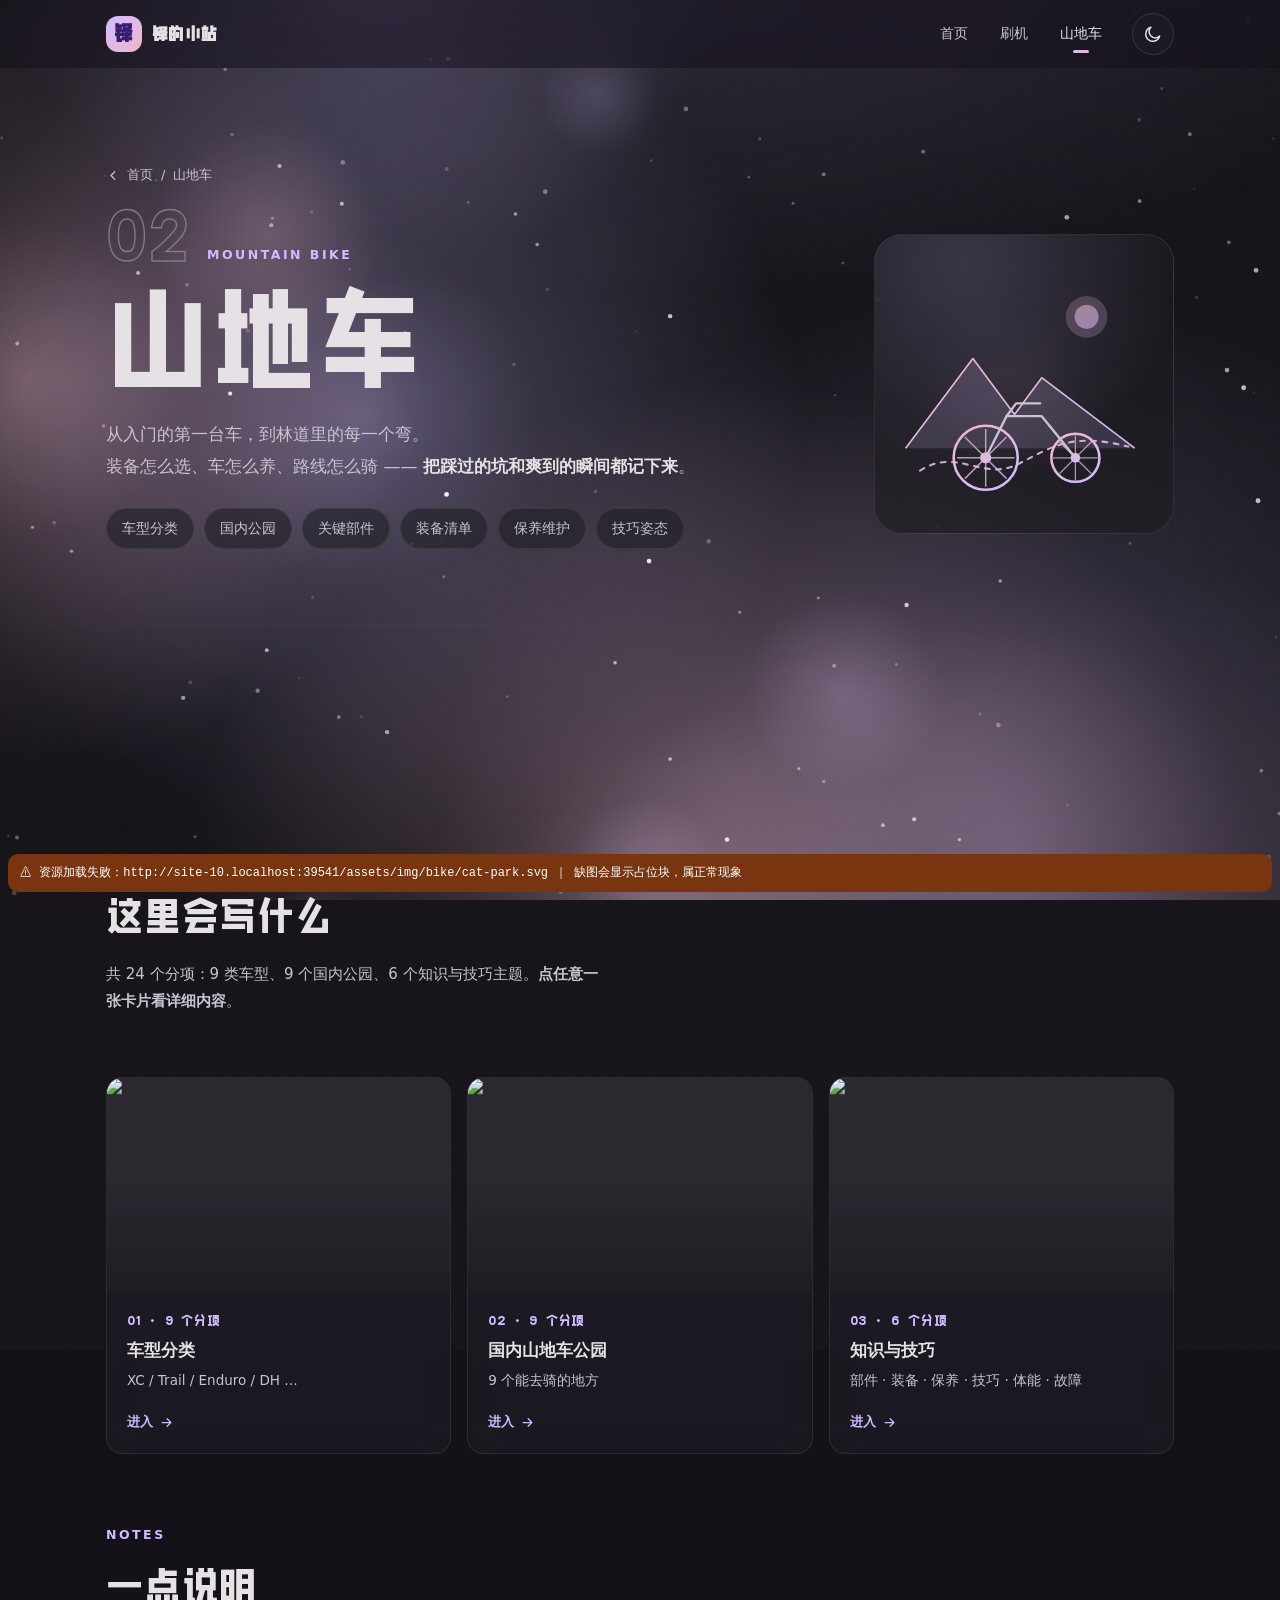
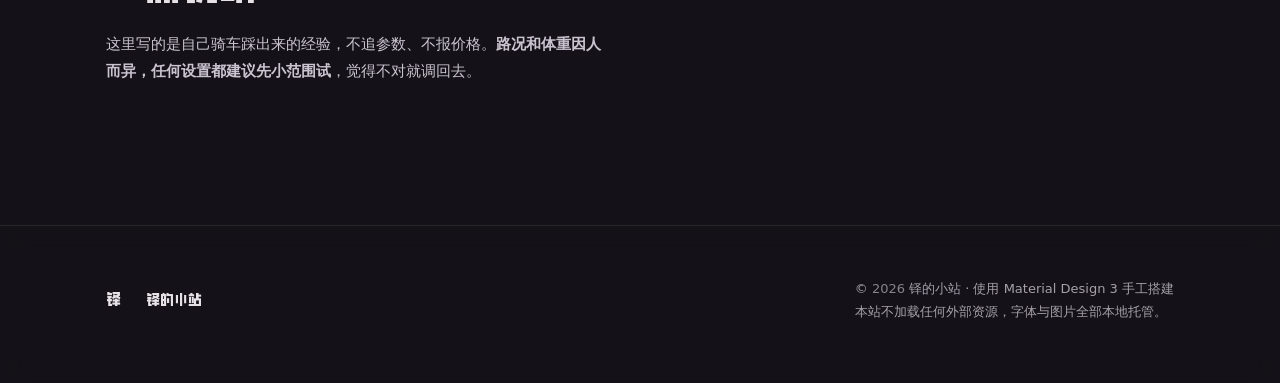
==== commit df13dbf4: "revert: 恢复初始版本页面，仅保留 Google 站点验证 meta - index.html / flash.html / bike.html / page.html 恢复到 e114f01 " ====
--- a/bike.html
+++ b/bike.html
@@ -1,16 +1,744 @@
 <!DOCTYPE html>
-<html lang="zh-CN">
+<html lang="zh-CN" class="mdui-theme-dark">
 <head>
 <meta charset="UTF-8">
 <meta name="viewport" content="width=device-width,initial-scale=1,viewport-fit=cover">
-<meta name="theme-color" content="#FFFFFF">
+<meta name="theme-color" content="#141218">
 <meta name="description" content="山地车 —— 车型分类、关键部件、装备保养、国内山地车公园与骑行技巧。">
 <title>山地车 · 铎的小站</title>
-<link rel="icon" href="data:image/svg+xml,%3Csvg%20xmlns%3D%22http%3A%2F%2Fwww.w3.org%2F2000%2Fsvg%22%20viewBox%3D%220%200%2064%2064%22%3E%0A%20%20%3Crect%20x%3D%222%22%20y%3D%222%22%20width%3D%2260%22%20height%3D%2260%22%20rx%3D%2216%22%20fill%3D%22%230071E3%22%2F%3E%0A%20%20%3Ctext%20x%3D%2232%22%20y%3D%2246%22%20font-size%3D%2240%22%20text-anchor%3D%22middle%22%20fill%3D%22%23FFFFFF%22%0A%20%20%20%20%20%20font-family%3D%22system-ui%2C-apple-system%2CPingFang%20SC%2CMicrosoft%20YaHei%2Csans-serif%22%3E%E9%93%8E%3C%2Ftext%3E%0A%3C%2Fsvg%3E%0A" type="image/svg+xml">
-<link rel="stylesheet" href="assets/css/styles.css">
+<link rel="icon" href="data:image/svg+xml,%3Csvg%20xmlns%3D%22http%3A%2F%2Fwww.w3.org%2F2000%2Fsvg%22%20viewBox%3D%220%200%2064%2064%22%3E%0A%20%20%3Cdefs%3E%0A%20%20%20%20%3ClinearGradient%20id%3D%22g%22%20x1%3D%220%22%20y1%3D%220%22%20x2%3D%221%22%20y2%3D%221%22%3E%0A%20%20%20%20%20%20%3Cstop%20offset%3D%220%22%20stop-color%3D%22%23D0BCFF%22%2F%3E%0A%20%20%20%20%20%20%3Cstop%20offset%3D%221%22%20stop-color%3D%22%23EFB8C8%22%2F%3E%0A%20%20%20%20%3C%2FlinearGradient%3E%0A%20%20%3C%2Fdefs%3E%0A%20%20%3Crect%20x%3D%222%22%20y%3D%222%22%20width%3D%2260%22%20height%3D%2260%22%20rx%3D%2216%22%20fill%3D%22url%28%23g%29%22%2F%3E%0A%20%20%3Ctext%20x%3D%2232%22%20y%3D%2246%22%20font-size%3D%2240%22%20text-anchor%3D%22middle%22%20fill%3D%22%23141218%22%0A%20%20%20%20%20%20%20%20font-family%3D%22system-ui%2C-apple-system%2CPingFang%20SC%2CMicrosoft%20YaHei%2Csans-serif%22%3E%E9%93%8E%3C%2Ftext%3E%0A%3C%2Fsvg%3E%0A" type="image/svg+xml">
+<style>:root{--mdui-breakpoint-xs:0px;--mdui-breakpoint-sm:600px;--mdui-breakpoint-md:840px;--mdui-breakpoint-lg:1080px;--mdui-breakpoint-xl:1440px;--mdui-breakpoint-xxl:1920px}:root{--mdui-color-primary-light:103,80,164;--mdui-color-primary-container-light:234,221,255;--mdui-color-on-primary-light:255,255,255;--mdui-color-on-primary-container-light:33,0,94;--mdui-color-inverse-primary-light:208,188,255;--mdui-color-secondary-light:98,91,113;--mdui-color-secondary-container-light:232,222,248;--mdui-color-on-secondary-light:255,255,255;--mdui-color-on-secondary-container-light:30,25,43;--mdui-color-tertiary-light:125,82,96;--mdui-color-tertiary-container-light:255,216,228;--mdui-color-on-tertiary-light:255,255,255;--mdui-color-on-tertiary-container-light:55,11,30;--mdui-color-surface-light:254,247,255;--mdui-color-surface-dim-light:222,216,225;--mdui-color-surface-bright-light:254,247,255;--mdui-color-surface-container-lowest-light:255,255,255;--mdui-color-surface-container-low-light:247,242,250;--mdui-color-surface-container-light:243,237,247;--mdui-color-surface-container-high-light:236,230,240;--mdui-color-surface-container-highest-light:230,224,233;--mdui-color-surface-variant-light:231,224,236;--mdui-color-on-surface-light:28,27,31;--mdui-color-on-surface-variant-light:73,69,78;--mdui-color-inverse-surface-light:49,48,51;--mdui-color-inverse-on-surface-light:244,239,244;--mdui-color-background-light:254,247,255;--mdui-color-on-background-light:28,27,31;--mdui-color-error-light:179,38,30;--mdui-color-error-container-light:249,222,220;--mdui-color-on-error-light:255,255,255;--mdui-color-on-error-container-light:65,14,11;--mdui-color-outline-light:121,116,126;--mdui-color-outline-variant-light:196,199,197;--mdui-color-shadow-light:0,0,0;--mdui-color-surface-tint-color-light:103,80,164;--mdui-color-scrim-light:0,0,0;--mdui-color-primary-dark:208,188,255;--mdui-color-primary-container-dark:79,55,139;--mdui-color-on-primary-dark:55,30,115;--mdui-color-on-primary-container-dark:234,221,255;--mdui-color-inverse-primary-dark:103,80,164;--mdui-color-secondary-dark:204,194,220;--mdui-color-secondary-container-dark:74,68,88;--mdui-color-on-secondary-dark:51,45,65;--mdui-color-on-secondary-container-dark:232,222,248;--mdui-color-tertiary-dark:239,184,200;--mdui-color-tertiary-container-dark:99,59,72;--mdui-color-on-tertiary-dark:73,37,50;--mdui-color-on-tertiary-container-dark:255,216,228;--mdui-color-surface-dark:20,18,24;--mdui-color-surface-dim-dark:20,18,24;--mdui-color-surface-bright-dark:59,56,62;--mdui-color-surface-container-lowest-dark:15,13,19;--mdui-color-surface-container-low-dark:29,27,32;--mdui-color-surface-container-dark:33,31,38;--mdui-color-surface-container-high-dark:43,41,48;--mdui-color-surface-container-highest-dark:54,52,59;--mdui-color-surface-variant-dark:73,69,79;--mdui-color-on-surface-dark:230,225,229;--mdui-color-on-surface-variant-dark:202,196,208;--mdui-color-inverse-surface-dark:230,225,229;--mdui-color-inverse-on-surface-dark:49,48,51;--mdui-color-background-dark:20,18,24;--mdui-color-on-background-dark:230,225,229;--mdui-color-error-dark:242,184,181;--mdui-color-error-container-dark:140,29,24;--mdui-color-on-error-dark:96,20,16;--mdui-color-on-error-container-dark:249,222,220;--mdui-color-outline-dark:147,143,153;--mdui-color-outline-variant-dark:68,71,70;--mdui-color-shadow-dark:0,0,0;--mdui-color-surface-tint-color-dark:208,188,255;--mdui-color-scrim-dark:0,0,0;font-size:16px}.mdui-theme-light,:root{color-scheme:light;--mdui-color-primary:var(--mdui-color-primary-light);--mdui-color-primary-container:var(--mdui-color-primary-container-light);--mdui-color-on-primary:var(--mdui-color-on-primary-light);--mdui-color-on-primary-container:var(--mdui-color-on-primary-container-light);--mdui-color-inverse-primary:var(--mdui-color-inverse-primary-light);--mdui-color-secondary:var(--mdui-color-secondary-light);--mdui-color-secondary-container:var(--mdui-color-secondary-container-light);--mdui-color-on-secondary:var(--mdui-color-on-secondary-light);--mdui-color-on-secondary-container:var(--mdui-color-on-secondary-container-light);--mdui-color-tertiary:var(--mdui-color-tertiary-light);--mdui-color-tertiary-container:var(--mdui-color-tertiary-container-light);--mdui-color-on-tertiary:var(--mdui-color-on-tertiary-light);--mdui-color-on-tertiary-container:var(--mdui-color-on-tertiary-container-light);--mdui-color-surface:var(--mdui-color-surface-light);--mdui-color-surface-dim:var(--mdui-color-surface-dim-light);--mdui-color-surface-bright:var(--mdui-color-surface-bright-light);--mdui-color-surface-container-lowest:var(--mdui-color-surface-container-lowest-light);--mdui-color-surface-container-low:var(--mdui-color-surface-container-low-light);--mdui-color-surface-container:var(--mdui-color-surface-container-light);--mdui-color-surface-container-high:var(--mdui-color-surface-container-high-light);--mdui-color-surface-container-highest:var(--mdui-color-surface-container-highest-light);--mdui-color-surface-variant:var(--mdui-color-surface-variant-light);--mdui-color-on-surface:var(--mdui-color-on-surface-light);--mdui-color-on-surface-variant:var(--mdui-color-on-surface-variant-light);--mdui-color-inverse-surface:var(--mdui-color-inverse-surface-light);--mdui-color-inverse-on-surface:var(--mdui-color-inverse-on-surface-light);--mdui-color-background:var(--mdui-color-background-light);--mdui-color-on-background:var(--mdui-color-on-background-light);--mdui-color-error:var(--mdui-color-error-light);--mdui-color-error-container:var(--mdui-color-error-container-light);--mdui-color-on-error:var(--mdui-color-on-error-light);--mdui-color-on-error-container:var(--mdui-color-on-error-container-light);--mdui-color-outline:var(--mdui-color-outline-light);--mdui-color-outline-variant:var(--mdui-color-outline-variant-light);--mdui-color-shadow:var(--mdui-color-shadow-light);--mdui-color-surface-tint-color:var(--mdui-color-surface-tint-color-light);--mdui-color-scrim:var(--mdui-color-scrim-light);color:rgb(var(--mdui-color-on-background));background-color:rgb(var(--mdui-color-background))}.mdui-theme-dark{color-scheme:dark;--mdui-color-primary:var(--mdui-color-primary-dark);--mdui-color-primary-container:var(--mdui-color-primary-container-dark);--mdui-color-on-primary:var(--mdui-color-on-primary-dark);--mdui-color-on-primary-container:var(--mdui-color-on-primary-container-dark);--mdui-color-inverse-primary:var(--mdui-color-inverse-primary-dark);--mdui-color-secondary:var(--mdui-color-secondary-dark);--mdui-color-secondary-container:var(--mdui-color-secondary-container-dark);--mdui-color-on-secondary:var(--mdui-color-on-secondary-dark);--mdui-color-on-secondary-container:var(--mdui-color-on-secondary-container-dark);--mdui-color-tertiary:var(--mdui-color-tertiary-dark);--mdui-color-tertiary-container:var(--mdui-color-tertiary-container-dark);--mdui-color-on-tertiary:var(--mdui-color-on-tertiary-dark);--mdui-color-on-tertiary-container:var(--mdui-color-on-tertiary-container-dark);--mdui-color-surface:var(--mdui-color-surface-dark);--mdui-color-surface-dim:var(--mdui-color-surface-dim-dark);--mdui-color-surface-bright:var(--mdui-color-surface-bright-dark);--mdui-color-surface-container-lowest:var(--mdui-color-surface-container-lowest-dark);--mdui-color-surface-container-low:var(--mdui-color-surface-container-low-dark);--mdui-color-surface-container:var(--mdui-color-surface-container-dark);--mdui-color-surface-container-high:var(--mdui-color-surface-container-high-dark);--mdui-color-surface-container-highest:var(--mdui-color-surface-container-highest-dark);--mdui-color-surface-variant:var(--mdui-color-surface-variant-dark);--mdui-color-on-surface:var(--mdui-color-on-surface-dark);--mdui-color-on-surface-variant:var(--mdui-color-on-surface-variant-dark);--mdui-color-inverse-surface:var(--mdui-color-inverse-surface-dark);--mdui-color-inverse-on-surface:var(--mdui-color-inverse-on-surface-dark);--mdui-color-background:var(--mdui-color-background-dark);--mdui-color-on-background:var(--mdui-color-on-background-dark);--mdui-color-error:var(--mdui-color-error-dark);--mdui-color-error-container:var(--mdui-color-error-container-dark);--mdui-color-on-error:var(--mdui-color-on-error-dark);--mdui-color-on-error-container:var(--mdui-color-on-error-container-dark);--mdui-color-outline:var(--mdui-color-outline-dark);--mdui-color-outline-variant:var(--mdui-color-outline-variant-dark);--mdui-color-shadow:var(--mdui-color-shadow-dark);--mdui-color-surface-tint-color:var(--mdui-color-surface-tint-color-dark);--mdui-color-scrim:var(--mdui-color-scrim-dark);color:rgb(var(--mdui-color-on-background));background-color:rgb(var(--mdui-color-background))}@media (prefers-color-scheme:dark){.mdui-theme-auto{color-scheme:dark;--mdui-color-primary:var(--mdui-color-primary-dark);--mdui-color-primary-container:var(--mdui-color-primary-container-dark);--mdui-color-on-primary:var(--mdui-color-on-primary-dark);--mdui-color-on-primary-container:var(--mdui-color-on-primary-container-dark);--mdui-color-inverse-primary:var(--mdui-color-inverse-primary-dark);--mdui-color-secondary:var(--mdui-color-secondary-dark);--mdui-color-secondary-container:var(--mdui-color-secondary-container-dark);--mdui-color-on-secondary:var(--mdui-color-on-secondary-dark);--mdui-color-on-secondary-container:var(--mdui-color-on-secondary-container-dark);--mdui-color-tertiary:var(--mdui-color-tertiary-dark);--mdui-color-tertiary-container:var(--mdui-color-tertiary-container-dark);--mdui-color-on-tertiary:var(--mdui-color-on-tertiary-dark);--mdui-color-on-tertiary-container:var(--mdui-color-on-tertiary-container-dark);--mdui-color-surface:var(--mdui-color-surface-dark);--mdui-color-surface-dim:var(--mdui-color-surface-dim-dark);--mdui-color-surface-bright:var(--mdui-color-surface-bright-dark);--mdui-color-surface-container-lowest:var(--mdui-color-surface-container-lowest-dark);--mdui-color-surface-container-low:var(--mdui-color-surface-container-low-dark);--mdui-color-surface-container:var(--mdui-color-surface-container-dark);--mdui-color-surface-container-high:var(--mdui-color-surface-container-high-dark);--mdui-color-surface-container-highest:var(--mdui-color-surface-container-highest-dark);--mdui-color-surface-variant:var(--mdui-color-surface-variant-dark);--mdui-color-on-surface:var(--mdui-color-on-surface-dark);--mdui-color-on-surface-variant:var(--mdui-color-on-surface-variant-dark);--mdui-color-inverse-surface:var(--mdui-color-inverse-surface-dark);--mdui-color-inverse-on-surface:var(--mdui-color-inverse-on-surface-dark);--mdui-color-background:var(--mdui-color-background-dark);--mdui-color-on-background:var(--mdui-color-on-background-dark);--mdui-color-error:var(--mdui-color-error-dark);--mdui-color-error-container:var(--mdui-color-error-container-dark);--mdui-color-on-error:var(--mdui-color-on-error-dark);--mdui-color-on-error-container:var(--mdui-color-on-error-container-dark);--mdui-color-outline:var(--mdui-color-outline-dark);--mdui-color-outline-variant:var(--mdui-color-outline-variant-dark);--mdui-color-shadow:var(--mdui-color-shadow-dark);--mdui-color-surface-tint-color:var(--mdui-color-surface-tint-color-dark);--mdui-color-scrim:var(--mdui-color-scrim-dark);color:rgb(var(--mdui-color-on-background));background-color:rgb(var(--mdui-color-background))}}:root{--mdui-elevation-level0:none;--mdui-elevation-level1:0 0.5px 1.5px 0 rgba(var(--mdui-color-shadow), 19%),0 0 1px 0 rgba(var(--mdui-color-shadow), 3.9%);--mdui-elevation-level2:0 0.85px 3px 0 rgba(var(--mdui-color-shadow), 19%),0 0.25px 1px 0 rgba(var(--mdui-color-shadow), 3.9%);--mdui-elevation-level3:0 1.25px 5px 0 rgba(var(--mdui-color-shadow), 19%),0 0.3333px 1.5px 0 rgba(var(--mdui-color-shadow), 3.9%);--mdui-elevation-level4:0 1.85px 6.25px 0 rgba(var(--mdui-color-shadow), 19%),0 0.5px 1.75px 0 rgba(var(--mdui-color-shadow), 3.9%);--mdui-elevation-level5:0 2.75px 9px 0 rgba(var(--mdui-color-shadow), 19%),0 0.25px 3px 0 rgba(var(--mdui-color-shadow), 3.9%)}:root{--mdui-motion-easing-linear:cubic-bezier(0, 0, 1, 1);--mdui-motion-easing-standard:cubic-bezier(0.2, 0, 0, 1);--mdui-motion-easing-standard-accelerate:cubic-bezier(0.3, 0, 1, 1);--mdui-motion-easing-standard-decelerate:cubic-bezier(0, 0, 0, 1);--mdui-motion-easing-emphasized:var(--mdui-motion-easing-standard);--mdui-motion-easing-emphasized-accelerate:cubic-bezier(0.3, 0, 0.8, 0.15);--mdui-motion-easing-emphasized-decelerate:cubic-bezier(0.05, 0.7, 0.1, 1);--mdui-motion-duration-short1:50ms;--mdui-motion-duration-short2:100ms;--mdui-motion-duration-short3:150ms;--mdui-motion-duration-short4:200ms;--mdui-motion-duration-medium1:250ms;--mdui-motion-duration-medium2:300ms;--mdui-motion-duration-medium3:350ms;--mdui-motion-duration-medium4:400ms;--mdui-motion-duration-long1:450ms;--mdui-motion-duration-long2:500ms;--mdui-motion-duration-long3:550ms;--mdui-motion-duration-long4:600ms;--mdui-motion-duration-extra-long1:700ms;--mdui-motion-duration-extra-long2:800ms;--mdui-motion-duration-extra-long3:900ms;--mdui-motion-duration-extra-long4:1000ms}.mdui-prose{line-height:1.75;word-wrap:break-word}.mdui-prose :first-child{margin-top:0}.mdui-prose :last-child{margin-bottom:0}.mdui-prose code,.mdui-prose kbd,.mdui-prose pre,.mdui-prose pre tt,.mdui-prose samp{font-family:Consolas,Courier,"Courier New",monospace}.mdui-prose caption{text-align:left}.mdui-prose [draggable=true],.mdui-prose [draggable]{cursor:move}.mdui-prose [draggable=false]{cursor:inherit}.mdui-prose dl,.mdui-prose form,.mdui-prose ol,.mdui-prose p,.mdui-prose ul{margin-top:1.25em;margin-bottom:1.25em}.mdui-prose a{text-decoration:none;outline:0;color:rgb(var(--mdui-color-primary))}.mdui-prose a:focus,.mdui-prose a:hover{border-bottom:.0625rem solid rgb(var(--mdui-color-primary))}.mdui-prose small{font-size:.875em}.mdui-prose strong{font-weight:600}.mdui-prose blockquote{margin:1.6em 2em;padding-left:1em;border-left:.25rem solid rgb(var(--mdui-color-surface-variant))}@media only screen and (max-width:599.98px){.mdui-prose blockquote{margin:1.6em 0}}.mdui-prose blockquote footer{font-size:86%;color:rgb(var(--mdui-color-on-surface-variant))}.mdui-prose mark{color:inherit;background-color:rgb(var(--mdui-color-secondary-container));border-bottom:.0625rem solid rgb(var(--mdui-color-secondary));margin:0 .375rem;padding:.125rem}.mdui-prose h1,.mdui-prose h2,.mdui-prose h3,.mdui-prose h4,.mdui-prose h5,.mdui-prose h6{font-weight:400}.mdui-prose h1 small,.mdui-prose h2 small,.mdui-prose h3 small,.mdui-prose h4 small,.mdui-prose h5 small,.mdui-prose h6 small{font-weight:inherit;font-size:65%;color:rgb(var(--mdui-color-on-surface-variant))}.mdui-prose h1 strong,.mdui-prose h2 strong,.mdui-prose h3 strong,.mdui-prose h4 strong,.mdui-prose h5 strong,.mdui-prose h6 strong{font-weight:600}.mdui-prose h1{font-size:2.5em;margin-top:0;margin-bottom:1.25em;line-height:1.1111}.mdui-prose h2{font-size:1.875em;margin-top:2.25em;margin-bottom:1.125em;line-height:1.3333}.mdui-prose h3{font-size:1.5em;margin-top:2em;margin-bottom:1em;line-height:1.6}.mdui-prose h4{font-size:1.25em;margin-top:1.875em;margin-bottom:.875em;line-height:1.5}.mdui-prose h2+*,.mdui-prose h3+*,.mdui-prose h4+*,.mdui-prose hr+*{margin-top:0}.mdui-prose code,.mdui-prose kbd{font-size:.875em;color:rgb(var(--mdui-color-on-surface-container));background-color:rgba(var(--mdui-color-surface-variant),.28);padding:.125rem .375rem;border-radius:var(--mdui-shape-corner-extra-small)}.mdui-prose kbd{font-size:.9em}.mdui-prose abbr[title]{text-decoration:none;cursor:help;border-bottom:.0625rem dotted rgb(var(--mdui-color-on-surface-variant))}.mdui-prose ins,.mdui-prose u{text-decoration:none;border-bottom:.0625rem solid rgb(var(--mdui-color-on-surface-variant))}.mdui-prose del{text-decoration:line-through}.mdui-prose hr{margin-top:3em;margin-bottom:3em;border:none;border-bottom:.0625rem solid rgb(var(--mdui-color-surface-variant))}.mdui-prose pre{margin-top:1.7143em;margin-bottom:1.7143em}.mdui-prose pre code{padding:.8571em 1.1429em;overflow-x:auto;-webkit-overflow-scrolling:touch;background-color:rgb(var(--mdui-color-surface-container));color:rgb(var(--mdui-color-on-surface-container));border-radius:var(--mdui-shape-corner-extra-small)}.mdui-prose ol,.mdui-prose ul{padding-left:1.625em}.mdui-prose ul{list-style-type:disc}.mdui-prose ol{list-style-type:decimal}.mdui-prose ol[type="A"]{list-style-type:upper-alpha}.mdui-prose ol[type="a"]{list-style-type:lower-alpha}.mdui-prose ol[type="I"]{list-style-type:upper-roman}.mdui-prose ol[type="i"]{list-style-type:lower-roman}.mdui-prose ol[type="1"]{list-style-type:decimal}.mdui-prose li{margin-top:.5em;margin-bottom:.5em}.mdui-prose ol>li,.mdui-prose ul>li{padding-left:.375em}.mdui-prose ol>li>p,.mdui-prose ul>li>p{margin-top:.75em;margin-bottom:.75em}.mdui-prose ol>li>:first-child,.mdui-prose ul>li>:first-child{margin-top:1.25em}.mdui-prose ol>li>:last-child,.mdui-prose ul>li>:last-child{margin-bottom:1.25em}.mdui-prose ol>li::marker{font-weight:400;color:rgb(var(--mdui-color-on-surface-variant))}.mdui-prose ul>li::marker{color:rgb(var(--mdui-color-on-surface-variant))}.mdui-prose ol ol,.mdui-prose ol ul,.mdui-prose ul ol,.mdui-prose ul ul{margin-top:.75em;margin-bottom:.75em}.mdui-prose fieldset,.mdui-prose img{border:none}.mdui-prose figure,.mdui-prose img,.mdui-prose video{margin-top:2em;margin-bottom:2em;max-width:100%}.mdui-prose figure>*{margin-top:0;margin-bottom:0}.mdui-prose figcaption{font-size:.875em;line-height:1.4286;margin-top:.8571em;color:rgb(var(--mdui-color-on-surface-variant))}.mdui-prose figcaption:empty::before{z-index:-1;cursor:text;content:attr(placeholder);color:rgb(var(--mdui-color-on-surface-variant))}.mdui-prose table{margin-top:2em;margin-bottom:2em;border:.0625rem solid rgb(var(--mdui-color-surface-variant));border-radius:var(--mdui-shape-corner-large)}.mdui-table{width:100%;overflow-x:auto;margin-top:2em;margin-bottom:2em;border:.0625rem solid rgb(var(--mdui-color-surface-variant));border-radius:var(--mdui-shape-corner-large)}.mdui-table table{margin-top:0;margin-bottom:0;border:none;border-radius:0}.mdui-prose table,.mdui-table table{width:100%;text-align:left;border-collapse:collapse;border-spacing:0}.mdui-prose td,.mdui-prose th,.mdui-table td,.mdui-table th{border-top:.0625rem solid rgb(var(--mdui-color-surface-variant))}.mdui-prose td:not(:first-child),.mdui-prose th:not(:first-child),.mdui-table td:not(:first-child),.mdui-table th:not(:first-child){border-left:.0625rem solid rgb(var(--mdui-color-surface-variant))}.mdui-prose td:not(:last-child),.mdui-prose th:not(:last-child),.mdui-table td:not(:last-child),.mdui-table th:not(:last-child){border-right:.0625rem solid rgb(var(--mdui-color-surface-variant))}.mdui-prose tfoot td,.mdui-prose tfoot th,.mdui-prose thead td,.mdui-prose thead th,.mdui-table tfoot td,.mdui-table tfoot th,.mdui-table thead td,.mdui-table thead th{position:relative;vertical-align:middle;padding:1.125rem 1rem;font-weight:var(--mdui-typescale-title-medium-weight);letter-spacing:var(--mdui-typescale-title-medium-tracking);line-height:var(--mdui-typescale-title-medium-line-height);color:rgb(var(--mdui-color-on-surface-variant));box-shadow:var(--mdui-elevation-level1)}.mdui-prose tbody td,.mdui-prose tbody th,.mdui-table tbody td,.mdui-table tbody th{padding:.875rem 1rem}.mdui-prose tbody th,.mdui-table tbody th{vertical-align:middle;font-weight:inherit}.mdui-prose tbody td,.mdui-table tbody td{vertical-align:baseline}.mdui-prose tbody:first-child tr:first-child td,.mdui-prose thead:first-child tr:first-child th,.mdui-table tbody:first-child tr:first-child td,.mdui-table thead:first-child tr:first-child th{border-top:0}:root{--mdui-shape-corner-none:0;--mdui-shape-corner-extra-small:0.25rem;--mdui-shape-corner-small:0.5rem;--mdui-shape-corner-medium:0.75rem;--mdui-shape-corner-large:1rem;--mdui-shape-corner-extra-large:1.75rem;--mdui-shape-corner-full:1000rem}:root{--mdui-state-layer-hover:0.08;--mdui-state-layer-focus:0.12;--mdui-state-layer-pressed:0.12;--mdui-state-layer-dragged:0.16}:root{--mdui-typescale-display-large-weight:400;--mdui-typescale-display-medium-weight:400;--mdui-typescale-display-small-weight:400;--mdui-typescale-display-large-line-height:4rem;--mdui-typescale-display-medium-line-height:3.25rem;--mdui-typescale-display-small-line-height:2.75rem;--mdui-typescale-display-large-size:3.5625rem;--mdui-typescale-display-medium-size:2.8125rem;--mdui-typescale-display-small-size:2.25rem;--mdui-typescale-display-large-tracking:0rem;--mdui-typescale-display-medium-tracking:0rem;--mdui-typescale-display-small-tracking:0rem;--mdui-typescale-headline-large-weight:400;--mdui-typescale-headline-medium-weight:400;--mdui-typescale-headline-small-weight:400;--mdui-typescale-headline-large-line-height:2.5rem;--mdui-typescale-headline-medium-line-height:2.25rem;--mdui-typescale-headline-small-line-height:2rem;--mdui-typescale-headline-large-size:2rem;--mdui-typescale-headline-medium-size:1.75rem;--mdui-typescale-headline-small-size:1.5rem;--mdui-typescale-headline-large-tracking:0rem;--mdui-typescale-headline-medium-tracking:0rem;--mdui-typescale-headline-small-tracking:0rem;--mdui-typescale-title-large-weight:400;--mdui-typescale-title-medium-weight:500;--mdui-typescale-title-small-weight:500;--mdui-typescale-title-large-line-height:1.75rem;--mdui-typescale-title-medium-line-height:1.5rem;--mdui-typescale-title-small-line-height:1.25rem;--mdui-typescale-title-large-size:1.375rem;--mdui-typescale-title-medium-size:1rem;--mdui-typescale-title-small-size:0.875rem;--mdui-typescale-title-large-tracking:0rem;--mdui-typescale-title-medium-tracking:0.009375rem;--mdui-typescale-title-small-tracking:0.00625rem;--mdui-typescale-label-large-weight:500;--mdui-typescale-label-medium-weight:500;--mdui-typescale-label-small-weight:500;--mdui-typescale-label-large-line-height:1.25rem;--mdui-typescale-label-medium-line-height:1rem;--mdui-typescale-label-small-line-height:0.375rem;--mdui-typescale-label-large-size:0.875rem;--mdui-typescale-label-medium-size:0.75rem;--mdui-typescale-label-small-size:0.6875rem;--mdui-typescale-label-large-tracking:0.00625rem;--mdui-typescale-label-medium-tracking:0.03125rem;--mdui-typescale-label-small-tracking:0.03125rem;--mdui-typescale-body-large-weight:400;--mdui-typescale-body-medium-weight:400;--mdui-typescale-body-small-weight:400;--mdui-typescale-body-large-line-height:1.5rem;--mdui-typescale-body-medium-line-height:1.25rem;--mdui-typescale-body-small-line-height:1rem;--mdui-typescale-body-large-size:1rem;--mdui-typescale-body-medium-size:0.875rem;--mdui-typescale-body-small-size:0.75rem;--mdui-typescale-body-large-tracking:0.009375rem;--mdui-typescale-body-medium-tracking:0.015625rem;--mdui-typescale-body-small-tracking:0.025rem}.mdui-lock-screen{overflow:hidden!important}</style>
+<style>/* ============================================================
+   铎的小站 — 样式表
+   设计系统：Material Design 3（令牌来自 MDUI 2，全部本地化）
+   零网络依赖：字体、图标（内联 SVG）、动画全部本地
+   ============================================================ */
+
+/* ---------- 本地字体 ---------- */
+@font-face{
+  font-family:"Xiaoxin Chaoku";
+  src:url("[data-uri]") format("woff2");
+  font-weight:400;font-style:normal;font-display:swap;
+}
+
+/* ---------- 全局变量 ---------- */
+:root{
+  --font-display:"Xiaoxin Chaoku","PingFang SC","Hiragino Sans GB","Microsoft YaHei",system-ui,sans-serif;
+  --font-body:system-ui,-apple-system,"Segoe UI",Roboto,"PingFang SC","Noto Sans SC","Microsoft YaHei",sans-serif;
+
+  --page-max:1180px;
+  --gut:clamp(20px,5vw,56px);
+  --bar-h:68px;
+
+  --c-primary:rgb(var(--mdui-color-primary));
+  --c-on-primary:rgb(var(--mdui-color-on-primary));
+  --c-primary-container:rgb(var(--mdui-color-primary-container));
+  --c-tertiary:rgb(var(--mdui-color-tertiary));
+  --c-surface:rgb(var(--mdui-color-surface));
+  --c-surface-1:rgb(var(--mdui-color-surface-container-low));
+  --c-surface-2:rgb(var(--mdui-color-surface-container));
+  --c-surface-3:rgb(var(--mdui-color-surface-container-high));
+  --c-surface-4:rgb(var(--mdui-color-surface-container-highest));
+  --c-on-surface:rgb(var(--mdui-color-on-surface));
+  --c-on-surface-var:rgb(var(--mdui-color-on-surface-variant));
+  --c-outline:rgb(var(--mdui-color-outline-variant));
+
+  --radius-s:var(--mdui-shape-corner-small);
+  --radius-m:var(--mdui-shape-corner-medium);
+  --radius-l:var(--mdui-shape-corner-large);
+  --radius-xl:var(--mdui-shape-corner-extra-large);
+
+  --ease:var(--mdui-motion-easing-emphasized);
+  --ease-dec:var(--mdui-motion-easing-emphasized-decelerate);
+  --t-short:var(--mdui-motion-duration-short3);
+  --t-med:var(--mdui-motion-duration-medium2);
+  --t-long:var(--mdui-motion-duration-long1);
+
+  --glow-a:0 0 80px -20px rgba(var(--mdui-color-primary), .55);
+  --glow-b:0 0 90px -25px rgba(var(--mdui-color-tertiary), .45);
+}
+
+/* ---------- 基础重置 ---------- */
+*,*::before,*::after{box-sizing:border-box}
+html{background:rgb(var(--mdui-color-surface));scroll-behavior:smooth;scroll-padding-top:calc(var(--bar-h) + 12px);-webkit-text-size-adjust:100%}
+body{
+  margin:0;min-height:100vh;overflow-x:hidden;
+  font-family:var(--font-body);
+  font-size:var(--mdui-typescale-body-large-size);
+  line-height:1.7;
+  color:var(--c-on-surface);
+  background:transparent;
+  -webkit-font-smoothing:antialiased;
+  text-rendering:optimizeLegibility;
+}
+img,svg{display:block;max-width:100%}
+a{color:inherit;text-decoration:none}
+::selection{background:rgba(var(--mdui-color-primary), .35)}
+
+.wrap{width:100%;max-width:var(--page-max);margin-inline:auto;padding-inline:var(--gut)}
+.sr{position:absolute;width:1px;height:1px;overflow:hidden;clip:rect(0 0 0 0);white-space:nowrap}
+
+/* ---------- 背景层：CG 极光 + 粒子 ---------- */
+#bg{position:fixed;inset:0;width:100%;height:100%;z-index:0;display:block;pointer-events:none}
+.bg-veil{
+  position:fixed;inset:0;z-index:1;pointer-events:none;
+  background:
+    radial-gradient(120% 80% at 50% -10%,rgba(var(--mdui-color-primary), .16),transparent 55%),
+    radial-gradient(90% 70% at 85% 105%,rgba(var(--mdui-color-tertiary), .12),transparent 60%),
+    radial-gradient(150% 120% at 50% 50%,transparent 30%,rgba(var(--mdui-color-surface), .85) 100%);
+}
+.bg-grain{
+  position:fixed;inset:-50%;z-index:1;pointer-events:none;opacity:.045;
+  background-image:url("data:image/svg+xml;utf8,<svg xmlns='http://www.w3.org/2000/svg' width='160' height='160'><filter id='n'><feTurbulence type='fractalNoise' baseFrequency='.85' numOctaves='3' stitchTiles='stitch'/></filter><rect width='160' height='160' filter='url(%23n)'/></svg>");
+  animation:grain 6s steps(6) infinite;
+}
+@keyframes grain{
+  0%{transform:translate(0,0)}20%{transform:translate(-3%,2%)}40%{transform:translate(2%,-3%)}
+  60%{transform:translate(-2%,-2%)}80%{transform:translate(3%,3%)}100%{transform:translate(0,0)}
+}
+
+main,.foot{position:relative;z-index:10}
+
+/* ---------- 顶部导航 ---------- */
+.topbar{
+  position:fixed;top:0;left:0;right:0;height:var(--bar-h);z-index:50;
+  background:rgba(var(--mdui-color-surface), .55);
+  backdrop-filter:blur(18px) saturate(160%);-webkit-backdrop-filter:blur(18px) saturate(160%);
+  display:flex;align-items:center;
+  transition:background var(--t-med) var(--ease),backdrop-filter var(--t-med) var(--ease),border-color var(--t-med) var(--ease)
+}
+.topbar::after{
+  content:"";position:absolute;inset:0;border-bottom:1px solid transparent;pointer-events:none;
+  transition:border-color var(--t-med) var(--ease)
+}
+.topbar.scrolled{background:rgba(var(--mdui-color-surface), .72);backdrop-filter:blur(20px) saturate(180%);-webkit-backdrop-filter:blur(20px) saturate(180%)}
+.topbar.scrolled::after{border-bottom-color:rgba(var(--mdui-color-outline-variant), .5)}
+.topbar .wrap{display:flex;align-items:center;gap:16px}
+
+.brand{display:flex;align-items:center;gap:10px;font-weight:700;letter-spacing:.02em;margin-right:auto}
+.brand .mark{
+  width:36px;height:36px;border-radius:12px;display:grid;place-items:center;
+  font-family:var(--font-display);font-size:20px;line-height:1;
+  color:rgb(var(--mdui-color-on-primary));
+  background:linear-gradient(135deg,rgb(var(--mdui-color-primary)),rgb(var(--mdui-color-tertiary)));
+  box-shadow:var(--glow-a)
+}
+.brand .name{font-family:var(--font-display);font-size:17px}
+
+.nav{display:flex;align-items:center;gap:4px}
+.nav a{
+  position:relative;padding:9px 14px;border-radius:999px;
+  font-size:14px;font-weight:500;color:var(--c-on-surface-var);
+  transition:color var(--t-short) var(--ease),background var(--t-short) var(--ease)
+}
+.nav a:hover{color:var(--c-on-surface);background:rgba(var(--mdui-color-on-surface), .06)}
+.nav a.active{color:var(--c-on-surface)}
+.nav a.active::after{
+  content:"";position:absolute;left:50%;bottom:2px;translate:-50% 0;
+  width:16px;height:3px;border-radius:3px;
+  background:linear-gradient(90deg,rgb(var(--mdui-color-primary)),rgb(var(--mdui-color-tertiary)))
+}
+
+.icon-btn{
+  width:42px;height:42px;flex:none;border:1px solid rgba(var(--mdui-color-outline-variant), .6);
+  border-radius:999px;background:rgba(var(--mdui-color-surface-container), .5);
+  color:var(--c-on-surface);display:grid;place-items:center;cursor:pointer;
+  transition:transform var(--t-short) var(--ease),background var(--t-short) var(--ease),border-color var(--t-short) var(--ease)
+}
+.icon-btn:hover{background:rgba(var(--mdui-color-surface-container-high), .9);transform:translateY(-1px)}
+.icon-btn:active{transform:scale(.94)}
+.icon-btn svg{width:20px;height:20px}
+.icon-btn .sun{display:none}
+.icon-btn .moon{display:block}
+:root:not(.mdui-theme-dark) .icon-btn .sun{display:block}
+:root:not(.mdui-theme-dark) .icon-btn .moon{display:none}
+
+/* ---------- 滚动进度条 ---------- */
+.progress-rail{position:fixed;top:0;left:0;right:0;height:2px;z-index:60;background:transparent}
+.progress-bar{height:100%;width:0;transform-origin:0 50%;
+  background:linear-gradient(90deg,rgb(var(--mdui-color-primary)),rgb(var(--mdui-color-tertiary)));
+  box-shadow:0 0 12px rgba(var(--mdui-color-primary), .7)}
+
+/* ---------- 首屏 ---------- */
+.hero{
+  position:relative;min-height:100svh;display:flex;flex-direction:column;
+  align-items:center;justify-content:center;text-align:center;
+  padding:calc(var(--bar-h) + 40px) 0 80px
+}
+.hero .wrap{position:relative;z-index:2}
+
+.eyebrow{
+  display:inline-flex;align-items:center;gap:9px;
+  padding:7px 16px 7px 12px;border-radius:999px;
+  font-size:12.5px;font-weight:600;letter-spacing:.14em;text-transform:uppercase;
+  color:var(--c-on-surface-var);
+  background:rgba(var(--mdui-color-surface-container), .55);
+  border:1px solid rgba(var(--mdui-color-outline-variant), .55);
+  backdrop-filter:blur(12px);-webkit-backdrop-filter:blur(12px)
+}
+.eyebrow .dot{width:7px;height:7px;border-radius:50%;background:rgb(var(--mdui-color-primary));box-shadow:0 0 0 0 rgba(var(--mdui-color-primary), .6);animation:ping 2.2s var(--ease) infinite}
+@keyframes ping{0%{box-shadow:0 0 0 0 rgba(var(--mdui-color-primary), .55)}70%{box-shadow:0 0 0 9px rgba(var(--mdui-color-primary), 0)}100%{box-shadow:0 0 0 0 rgba(var(--mdui-color-primary), 0)}}
+
+.hero h1{
+  margin:26px 0 0;
+  font-family:var(--font-display);font-weight:400;
+  font-size:clamp(3.4rem,15vw,9.5rem);
+  line-height:.98;letter-spacing:.02em;
+  background:linear-gradient(180deg,rgb(var(--mdui-color-on-surface)) 30%,rgb(var(--mdui-color-on-surface-variant)) 130%);
+  -webkit-background-clip:text;background-clip:text;color:transparent;
+  text-wrap:balance
+}
+.hero h1 .glow{
+  background:linear-gradient(100deg,rgb(var(--mdui-color-primary)),rgb(var(--mdui-color-tertiary)) 55%,rgb(var(--mdui-color-primary)));
+  background-size:200% 100%;
+  -webkit-background-clip:text;background-clip:text;color:transparent;
+  animation:shimmer 7s linear infinite
+}
+@keyframes shimmer{to{background-position:200% 0}}
+
+.hero .lede{
+  margin:22px auto 0;max-width:34ch;
+  font-size:clamp(15px,4.2vw,19px);line-height:1.75;color:var(--c-on-surface-var);
+  text-wrap:pretty
+}
+.hero .lede b{color:var(--c-on-surface);font-weight:600}
+
+.cta{display:flex;flex-wrap:wrap;gap:14px;justify-content:center;margin-top:40px}
+
+.btn{
+  position:relative;overflow:hidden;isolation:isolate;
+  display:inline-flex;align-items:center;gap:10px;
+  height:52px;padding:0 26px;border-radius:999px;border:1px solid transparent;
+  font-family:inherit;font-size:15px;font-weight:600;letter-spacing:.01em;
+  cursor:pointer;user-select:none;
+  transition:transform var(--t-short) var(--ease),box-shadow var(--t-med) var(--ease),background var(--t-short) var(--ease),border-color var(--t-short) var(--ease)
+}
+.btn svg{width:19px;height:19px;flex:none}
+.btn:active{transform:scale(.97)}
+.btn-filled{
+  color:rgb(var(--mdui-color-on-primary));
+  background:linear-gradient(135deg,rgb(var(--mdui-color-primary)),rgb(var(--mdui-color-tertiary)));
+  box-shadow:0 10px 30px -12px rgba(var(--mdui-color-primary), .9)
+}
+.btn-filled:hover{transform:translateY(-2px);box-shadow:0 18px 42px -14px rgba(var(--mdui-color-primary), .95)}
+.btn-outlined{
+  color:var(--c-on-surface);
+  background:rgba(var(--mdui-color-surface-container), .45);
+  border-color:rgba(var(--mdui-color-outline-variant), .8);
+  backdrop-filter:blur(12px);-webkit-backdrop-filter:blur(12px)
+}
+.btn-outlined:hover{transform:translateY(-2px);background:rgba(var(--mdui-color-surface-container-high), .8)}
+.ripple{
+  position:absolute;border-radius:50%;transform:scale(0);pointer-events:none;
+  background:currentColor;opacity:.35;animation:rip .62s var(--ease-dec) forwards
+}
+@keyframes rip{to{transform:scale(2.4);opacity:0}}
+
+.scroll-cue{
+  position:absolute;left:50%;bottom:26px;translate:-50% 0;z-index:2;
+  display:flex;flex-direction:column;align-items:center;gap:8px;
+  font-size:11px;letter-spacing:.24em;text-transform:uppercase;color:var(--c-on-surface-var);
+  opacity:.75;animation:float 2.6s var(--ease) infinite
+}
+.scroll-cue .line{width:1px;height:42px;background:linear-gradient(180deg,transparent,rgb(var(--mdui-color-on-surface-variant)));}
+@keyframes float{0%,100%{transform:translateY(0)}50%{transform:translateY(7px)}}
+
+/* ---------- 通用区块 ---------- */
+.section{position:relative;padding:clamp(72px,12vw,140px) 0;scroll-margin-top:var(--bar-h)}
+.sec-head{display:flex;align-items:baseline;gap:18px;margin-bottom:14px}
+.sec-num{
+  font-family:var(--font-display);font-size:clamp(2.6rem,7vw,4.2rem);line-height:1;
+  color:transparent;-webkit-text-stroke:1.4px rgba(var(--mdui-color-outline), .75)
+}
+.sec-kicker{
+  font-size:12.5px;font-weight:600;letter-spacing:.2em;text-transform:uppercase;
+  color:rgb(var(--mdui-color-primary))
+}
+.sec-title{
+  font-family:var(--font-display);font-weight:400;
+  font-size:clamp(2.4rem,9vw,4.6rem);line-height:1.05;margin:0;letter-spacing:.02em
+}
+.sec-body{
+  margin:18px 0 0;max-width:52ch;font-size:16.5px;line-height:1.85;color:var(--c-on-surface-var);text-wrap:pretty
+}
+.sec-body b{color:var(--c-on-surface);font-weight:600}
+
+.grid-2{display:grid;grid-template-columns:1fr;gap:clamp(28px,5vw,64px);align-items:center}
+@media(min-width:880px){.grid-2{grid-template-columns:1.05fr .95fr}}
+.grid-2.flip>.visual{order:-1}
+@media(max-width:879px){.grid-2.flip>.visual{order:0}}
+
+/* 关键词 chips */
+.chips{display:flex;flex-wrap:wrap;gap:10px;margin-top:26px;padding:0;list-style:none}
+.chips li{
+  padding:8px 15px;border-radius:999px;font-size:13.5px;font-weight:500;
+  color:var(--c-on-surface-var);
+  background:rgba(var(--mdui-color-surface-container), .6);
+  border:1px solid rgba(var(--mdui-color-outline-variant), .6);
+  transition:transform var(--t-short) var(--ease),color var(--t-short) var(--ease),border-color var(--t-short) var(--ease)
+}
+.chips li:hover{transform:translateY(-2px);color:var(--c-on-surface);border-color:rgba(var(--mdui-color-primary), .6)}
+
+/* 要点小卡 */
+.points{display:grid;gap:12px;margin-top:30px;padding:0;list-style:none}
+@media(min-width:560px){.points{grid-template-columns:1fr 1fr}}
+.points li{
+  display:flex;gap:13px;align-items:flex-start;
+  padding:16px 17px;border-radius:var(--radius-m);
+  background:rgba(var(--mdui-color-surface-container), .5);
+  border:1px solid rgba(var(--mdui-color-outline-variant), .45);
+  transition:transform var(--t-short) var(--ease),background var(--t-short) var(--ease)
+}
+.points li:hover{transform:translateY(-3px);background:rgba(var(--mdui-color-surface-container-high), .75)}
+.points .ico{
+  width:38px;height:38px;flex:none;border-radius:12px;display:grid;place-items:center;
+  color:rgb(var(--mdui-color-primary));
+  background:rgba(var(--mdui-color-primary), .14)
+}
+.points .ico svg{width:20px;height:20px}
+.points .t{font-weight:600;font-size:14.5px;line-height:1.4}
+.points .d{font-size:13px;color:var(--c-on-surface-var);line-height:1.55;margin-top:3px}
+
+/* 视觉面板 */
+.visual{position:relative}
+.panel{
+  position:relative;overflow:hidden;
+  border-radius:var(--radius-xl);
+  border:1px solid rgba(var(--mdui-color-outline-variant), .55);
+  background:
+    radial-gradient(120% 100% at 20% 0%,rgba(var(--mdui-color-primary), .18),transparent 60%),
+    radial-gradient(120% 120% at 100% 100%,rgba(var(--mdui-color-tertiary), .16),transparent 60%),
+    rgba(var(--mdui-color-surface-container-low), .7);
+  box-shadow:var(--mdui-elevation-level3);
+  aspect-ratio:5/4;
+  display:grid;place-items:center;
+  transition:transform var(--t-med) var(--ease),box-shadow var(--t-med) var(--ease)
+}
+.panel::before{
+  content:"";position:absolute;inset:0;pointer-events:none;opacity:0;
+  background:radial-gradient(360px circle at var(--mx,50%) var(--my,50%),rgb(255 255 255 / .14),transparent 60%);
+  transition:opacity var(--t-med) var(--ease)
+}
+.panel:hover::before{opacity:1}
+.panel svg{width:min(78%,420px);height:auto;overflow:visible}
+.spin-slow{transform-origin:center;animation:spin 14s linear infinite}
+@keyframes spin{to{transform:rotate(360deg)}}
+.pulse{animation:pulse 3.6s var(--ease) infinite}
+@keyframes pulse{0%,100%{opacity:.5}50%{opacity:1}}
+.trace{stroke-dasharray:6 8;animation:trace 20s linear infinite}
+@keyframes trace{to{stroke-dashoffset:-280}}
+
+.badge{
+  display:inline-flex;align-items:center;gap:8px;margin-top:26px;
+  padding:7px 14px;border-radius:999px;font-size:12.5px;font-weight:600;
+  color:var(--c-on-surface-var);
+  background:rgba(var(--mdui-color-surface-container-high), .8);
+  border:1px solid rgba(var(--mdui-color-outline-variant), .6)
+}
+.badge .pulse-dot{width:7px;height:7px;border-radius:50%;background:rgb(var(--mdui-color-tertiary));animation:pulse 2s var(--ease) infinite}
+
+/* 分隔线 */
+.rule{height:1px;border:0;margin:0;background:linear-gradient(90deg,transparent,rgba(var(--mdui-color-outline-variant), .8),transparent)}
+
+/* ---------- 页脚 ---------- */
+.foot{padding:52px 0 60px;border-top:1px solid rgba(var(--mdui-color-outline-variant), .4)}
+.foot .wrap{display:flex;flex-wrap:wrap;gap:18px;align-items:center;justify-content:space-between}
+.foot .f-brand{display:flex;align-items:center;gap:10px;font-family:var(--font-display);font-size:15px}
+.foot .f-brand .mark{width:30px;height:30px;border-radius:10px;font-size:16px}
+.foot .f-meta{font-size:13px;color:var(--c-on-surface-var);line-height:1.7}
+.foot .f-meta span{opacity:.8}
+
+/* ---------- 入场动画 ---------- */
+.reveal{opacity:0;transform:translateY(26px);filter:blur(8px);
+  transition:opacity var(--t-long) var(--ease-dec),transform var(--t-long) var(--ease-dec),filter var(--t-long) var(--ease-dec)}
+.reveal.in{opacity:1;transform:none;filter:none}
+.reveal.d1{transition-delay:.09s}
+.reveal.d2{transition-delay:.18s}
+.reveal.d3{transition-delay:.27s}
+.reveal.d4{transition-delay:.36s}
+
+/* ---------- 无障碍 ---------- */
+:focus-visible{outline:2px solid rgb(var(--mdui-color-primary));outline-offset:3px;border-radius:6px}
+
+@media(prefers-reduced-motion:reduce){
+  html{scroll-behavior:auto}
+  *,*::before,*::after{animation-duration:.001ms!important;animation-iteration-count:1!important;transition-duration:.001ms!important}
+  .reveal{opacity:1;transform:none;filter:none}
+}
+
+/* ============================================================
+   分页结构：入口横幅 / 子页面 / 详情卡
+   ============================================================ */
+
+/* ---------- 入口区 ---------- */
+.entries-head{max-width:62ch;margin-bottom:clamp(30px,5vw,52px)}
+.entries-head .sec-title{margin:8px 0 0}
+.entries-head .sec-body{margin:14px 0 0}
+
+.banners{display:grid;gap:18px}
+
+.banner{
+  position:relative;display:block;overflow:hidden;isolation:isolate;
+  padding:clamp(18px,3.4vw,30px);
+  border-radius:var(--radius-xl);
+  border:1px solid rgba(var(--mdui-color-outline-variant), .5);
+  background:
+    radial-gradient(120% 140% at 0% 0%, rgba(var(--mdui-color-primary), .13), transparent 58%),
+    rgba(var(--mdui-color-surface-container-low), .72);
+  box-shadow:var(--mdui-elevation-level2);
+  transition:transform var(--t-med) var(--ease),box-shadow var(--t-med) var(--ease),border-color var(--t-med) var(--ease)
+}
+.banner::after{
+  content:"";position:absolute;inset:0;pointer-events:none;opacity:0;z-index:-1;
+  background:radial-gradient(420px circle at var(--mx,0%) var(--my,0%), rgba(255,255,255,.1), transparent 62%);
+  transition:opacity var(--t-med) var(--ease)
+}
+.banner:hover{transform:translateY(-4px);box-shadow:var(--mdui-elevation-level4);border-color:rgba(var(--mdui-color-primary), .5)}
+.banner:hover::after{opacity:1}
+.banner-grid{display:grid;grid-template-columns:auto 1fr auto;gap:clamp(14px,3vw,26px);align-items:center}
+
+.banner-media{
+  width:clamp(78px,17vw,124px);aspect-ratio:1;flex:none;
+  border-radius:var(--radius-l);display:grid;place-items:center;
+  border:1px solid rgba(var(--mdui-color-outline-variant), .5);
+  background:radial-gradient(120% 120% at 30% 10%, rgba(var(--mdui-color-primary), .2), transparent 60%), rgba(var(--mdui-color-surface-container-high), .6)
+}
+.banner-media svg{width:80%;height:auto;overflow:visible}
+
+.banner-info{min-width:0}
+.banner-meta{display:flex;align-items:center;gap:12px;margin-bottom:6px}
+.banner-num{
+  font-family:var(--font-display);font-size:clamp(1.5rem,4vw,2rem);line-height:1;
+  color:transparent;-webkit-text-stroke:1.2px rgba(var(--mdui-color-outline), .8)
+}
+.banner-title{font-family:var(--font-display);font-weight:400;font-size:clamp(1.7rem,5.4vw,2.6rem);line-height:1.1;margin:0;letter-spacing:.02em}
+.banner-desc{margin:9px 0 0;font-size:14.5px;line-height:1.72;color:var(--c-on-surface-var);max-width:44ch}
+.banner-tags{display:flex;flex-wrap:wrap;gap:7px;margin-top:14px;padding:0;list-style:none}
+.banner-tags li{
+  font-size:12px;padding:5px 11px;border-radius:999px;
+  color:var(--c-on-surface-var);
+  background:rgba(var(--mdui-color-surface-container-high), .55);
+  border:1px solid rgba(var(--mdui-color-outline-variant), .5)
+}
+.banner-arrow{
+  width:46px;height:46px;flex:none;border-radius:999px;display:grid;place-items:center;
+  color:var(--c-on-surface);
+  border:1px solid rgba(var(--mdui-color-outline-variant), .6);
+  background:rgba(var(--mdui-color-surface-container), .5);
+  transition:transform var(--t-med) var(--ease),background var(--t-med) var(--ease),color var(--t-med) var(--ease)
+}
+.banner-arrow svg{width:20px;height:20px}
+.banner:hover .banner-arrow{transform:translateX(4px);background:rgba(var(--mdui-color-primary), .22);color:var(--c-on-surface)}
+@media(max-width:560px){
+  .banner-grid{grid-template-columns:auto 1fr;gap:14px}
+  .banner-arrow{display:none}
+  .banner-desc{font-size:13.5px}
+  .banner-tags{display:none}
+}
+
+/* ---------- 子页面：页头 ---------- */
+.page-head{padding:calc(var(--bar-h) + clamp(48px,10vw,96px)) 0 clamp(34px,6vw,60px);position:relative}
+.crumb{display:inline-flex;align-items:center;gap:8px;font-size:13px;font-weight:500;color:var(--c-on-surface-var);margin-bottom:22px}
+.crumb a{display:inline-flex;align-items:center;gap:6px;transition:color var(--t-short) var(--ease)}
+.crumb a:hover{color:var(--c-on-surface)}
+.crumb svg{width:15px;height:15px}
+.page-head .sec-title{font-size:clamp(3rem,13vw,7rem)}
+.page-head .sec-body{max-width:56ch;font-size:17px}
+.page-hero-row{display:flex;flex-wrap:wrap;align-items:center;gap:clamp(20px,4vw,44px);margin-top:6px}
+.page-hero-row .txt{flex:1 1 320px;min-width:0}
+.page-hero-art{flex:0 1 clamp(180px,32vw,300px);aspect-ratio:1;border-radius:var(--radius-xl);display:grid;place-items:center;
+  border:1px solid rgba(var(--mdui-color-outline-variant), .5);
+  background:radial-gradient(120% 120% at 30% 10%, rgba(var(--mdui-color-primary), .18), transparent 60%), rgba(var(--mdui-color-surface-container-low), .6)}
+.page-hero-art svg{width:86%;height:auto;overflow:visible}
+
+/* ---------- 子页面：详情卡网格 ---------- */
+.detail-grid{display:grid;gap:16px;margin-top:34px}
+@media(min-width:620px){.detail-grid{grid-template-columns:1fr 1fr}}
+@media(min-width:1000px){.detail-grid{grid-template-columns:repeat(3,1fr)}}
+.detail{
+  position:relative;padding:22px 22px 24px;border-radius:var(--radius-l);
+  border:1px solid rgba(var(--mdui-color-outline-variant), .45);
+  background:rgba(var(--mdui-color-surface-container), .5);
+  transition:transform var(--t-short) var(--ease),background var(--t-short) var(--ease),border-color var(--t-short) var(--ease)
+}
+.detail:hover{transform:translateY(-4px);background:rgba(var(--mdui-color-surface-container-high), .8);border-color:rgba(var(--mdui-color-primary), .45)}
+.detail .ico{
+  width:44px;height:44px;border-radius:14px;display:grid;place-items:center;margin-bottom:14px;
+  color:rgb(var(--mdui-color-primary));background:rgba(var(--mdui-color-primary), .14)
+}
+.detail .ico svg{width:22px;height:22px}
+.detail h3{margin:0 0 8px;font-size:16.5px;font-weight:600;letter-spacing:.01em}
+.detail p{margin:0;font-size:13.5px;line-height:1.75;color:var(--c-on-surface-var)}
+.detail .idx{position:absolute;top:18px;right:20px;font-family:var(--font-display);font-size:15px;color:rgba(var(--mdui-color-outline), .9)}
+
+.sub-head{margin-top:clamp(52px,9vw,88px)}
+.sub-head .sec-kicker{display:block;margin-bottom:8px}
+.sub-head h2{font-family:var(--font-display);font-weight:400;font-size:clamp(1.7rem,5vw,2.5rem);margin:0;letter-spacing:.02em}
+.sub-head p{margin:10px 0 0;max-width:52ch;color:var(--c-on-surface-var);font-size:15px;line-height:1.8}
+
+/* ---------- 毛玻璃补充 ---------- */
+.banner{backdrop-filter:blur(16px) saturate(150%);-webkit-backdrop-filter:blur(16px) saturate(150%)}
+.detail{backdrop-filter:blur(14px) saturate(140%);-webkit-backdrop-filter:blur(14px) saturate(140%)}
+.panel{backdrop-filter:blur(14px);-webkit-backdrop-filter:blur(14px)}
+.page-hero-art{backdrop-filter:blur(14px);-webkit-backdrop-filter:blur(14px)}
+.banner-media{backdrop-filter:blur(10px);-webkit-backdrop-filter:blur(10px)}
+.chips li,.banner-tags li{backdrop-filter:blur(10px);-webkit-backdrop-filter:blur(10px)}
+.badge{backdrop-filter:blur(10px);-webkit-backdrop-filter:blur(10px)}
+.foot{backdrop-filter:blur(12px);-webkit-backdrop-filter:blur(12px)}
+
+/* ============================================================
+   分项卡片（带图）+ 侧边栏详情视图
+   ============================================================ */
+
+/* ---------- 卡片（由 JS 生成） ---------- */
+.tile{
+  position:relative;display:flex;flex-direction:column;overflow:hidden;
+  border-radius:var(--radius-l);
+  border:1px solid rgba(var(--mdui-color-outline-variant), .45);
+  background:rgba(var(--mdui-color-surface-container), .5);
+  backdrop-filter:blur(14px) saturate(140%);-webkit-backdrop-filter:blur(14px) saturate(140%);
+  transition:transform var(--t-short) var(--ease),border-color var(--t-short) var(--ease),background var(--t-short) var(--ease)
+}
+.tile:hover{transform:translateY(-4px);border-color:rgba(var(--mdui-color-primary), .45);background:rgba(var(--mdui-color-surface-container-high), .8)}
+.tile-media{position:relative;aspect-ratio:16/10;overflow:hidden;background:rgba(var(--mdui-color-surface-container-highest), .6)}
+.tile-media img{width:100%;height:100%;object-fit:cover;display:block;transform:scale(1.02);transition:transform .7s var(--ease)}
+.tile:hover .tile-media img{transform:scale(1.08)}
+.tile-media::after{content:"";position:absolute;inset:0;background:linear-gradient(180deg,transparent 45%,rgba(0,0,0,.35));opacity:.85}
+.tile-body{padding:18px 20px 20px;display:flex;flex-direction:column;gap:7px;flex:1}
+.tile-no{font-family:var(--font-display);font-size:13px;letter-spacing:.06em;color:rgb(var(--mdui-color-primary))}
+.tile h3{margin:0;font-size:17px;font-weight:600;line-height:1.35}
+.tile p{margin:0;font-size:13.5px;line-height:1.7;color:var(--c-on-surface-var);
+  display:-webkit-box;-webkit-line-clamp:3;-webkit-box-orient:vertical;overflow:hidden}
+.tile-more{margin-top:auto;padding-top:12px;display:inline-flex;align-items:center;gap:6px;
+  font-size:13px;font-weight:600;color:rgb(var(--mdui-color-primary))}
+.tile-more svg{width:15px;height:15px;transition:transform var(--t-short) var(--ease)}
+.tile:hover .tile-more svg{transform:translateX(4px)}
+
+/* ---------- 详情视图 ---------- */
+.detail-layout{display:grid;grid-template-columns:1fr;gap:clamp(22px,4vw,46px)}
+@media(min-width:980px){.detail-layout{grid-template-columns:248px 1fr;align-items:start}}
+
+.side{padding-top:4px}
+@media(min-width:980px){
+  .side{position:sticky;top:calc(var(--bar-h) + 18px);max-height:calc(100vh - var(--bar-h) - 36px);overflow:auto}
+  .side::-webkit-scrollbar{width:0}
+}
+.side-title{font-family:var(--font-display);font-size:19px;margin:0 0 14px;padding:0 12px;color:var(--c-on-surface)}
+.side-group{margin-bottom:18px}
+.side-group>span{display:block;padding:0 12px;margin-bottom:7px;
+  font-size:11px;font-weight:700;letter-spacing:.16em;text-transform:uppercase;color:var(--c-on-surface-var);opacity:.75}
+.side-nav{display:flex;flex-direction:column;gap:2px}
+.side-nav a{
+  padding:9px 12px;border-radius:10px;font-size:14px;line-height:1.4;color:var(--c-on-surface-var);
+  transition:background var(--t-short) var(--ease),color var(--t-short) var(--ease);
+  display:flex;align-items:center;gap:8px
+}
+.side-nav a em{font-style:normal;font-family:var(--font-display);font-size:12px;opacity:.7;min-width:1.6em}
+.side-nav a:hover{background:rgba(var(--mdui-color-on-surface), .06);color:var(--c-on-surface)}
+.side-nav a.active{background:rgba(var(--mdui-color-primary), .16);color:var(--c-on-surface);font-weight:600}
+.side-nav a.active em{opacity:1;color:rgb(var(--mdui-color-primary))}
+@media(max-width:979px){
+  .side{position:static;padding-bottom:4px}
+  .side-title{display:none}
+  .side-group{margin-bottom:12px}
+  .side-group>span{padding-left:2px}
+  .side-nav{flex-direction:row;gap:8px;overflow-x:auto;padding:2px 2px 10px;-webkit-overflow-scrolling:touch}
+  .side-nav::-webkit-scrollbar{height:0}
+  .side-nav a{white-space:nowrap;background:rgba(var(--mdui-color-surface-container), .6);
+    border:1px solid rgba(var(--mdui-color-outline-variant), .5);border-radius:999px;padding:8px 14px;font-size:13px}
+}
+
+/* ---------- 文章正文 ---------- */
+.article{max-width:74ch}
+.article .kicker{display:inline-block;font-size:12px;font-weight:700;letter-spacing:.18em;text-transform:uppercase;color:rgb(var(--mdui-color-primary));margin-bottom:10px}
+.article h2{font-family:var(--font-display);font-weight:400;font-size:clamp(1.9rem,6.4vw,3rem);line-height:1.12;margin:0 0 14px;letter-spacing:.02em}
+.article .hero-img{width:100%;aspect-ratio:16/9;object-fit:cover;display:block;margin:4px 0 26px;
+  border-radius:var(--radius-l);border:1px solid rgba(var(--mdui-color-outline-variant), .5)}
+.article .lead{font-size:16px;line-height:1.85;color:var(--c-on-surface);margin:0 0 8px}
+.article h3{font-size:16.5px;font-weight:600;line-height:1.5;margin:30px 0 9px;
+  padding-left:12px;border-left:3px solid rgba(var(--mdui-color-primary), .65)}
+.article p{margin:0;font-size:15px;line-height:1.9;color:var(--c-on-surface-var)}
+.article ul{margin:8px 0 0;padding-left:1.15em;font-size:14.5px;line-height:1.9;color:var(--c-on-surface-var)}
+.article ul li{margin-bottom:4px}
+.article .note{
+  margin:30px 0 0;padding:16px 18px;border-radius:var(--radius-m);font-size:14px;line-height:1.85;color:var(--c-on-surface);
+  border:1px solid rgba(var(--mdui-color-primary), .35);background:rgba(var(--mdui-color-primary), .1)
+}
+.article .note b{color:rgb(var(--mdui-color-primary))}
+.back-link{display:inline-flex;align-items:center;gap:7px;margin-bottom:22px;
+  font-size:13.5px;font-weight:600;color:var(--c-on-surface-var);transition:color var(--t-short) var(--ease)}
+.back-link:hover{color:var(--c-on-surface)}
+.back-link svg{width:16px;height:16px}
+.pager{display:flex;gap:12px;flex-wrap:wrap;margin-top:38px;padding-top:24px;
+  border-top:1px solid rgba(var(--mdui-color-outline-variant), .45)}
+.pager a{display:inline-flex;align-items:center;gap:8px;padding:11px 18px;border-radius:999px;
+  font-size:13.5px;font-weight:600;color:var(--c-on-surface);
+  border:1px solid rgba(var(--mdui-color-outline-variant), .6);
+  background:rgba(var(--mdui-color-surface-container), .55);
+  transition:transform var(--t-short) var(--ease),background var(--t-short) var(--ease)}
+.pager a:hover{transform:translateY(-2px);background:rgba(var(--mdui-color-surface-container-high), .85)}
+.pager svg{width:16px;height:16px}
+
+
+
+/* ============================================================
+   目录改为「顶部横向 + 自动换行」（覆盖之前的竖向侧边栏）
+   ============================================================ */
+.detail-layout{display:block}
+.side{
+  position:static;max-height:none;overflow:visible;
+  margin:0 0 clamp(24px,4vw,38px);
+  padding:16px 18px 18px;border-radius:var(--radius-l);
+  border:1px solid rgba(var(--mdui-color-outline-variant), .45);
+  background:rgba(var(--mdui-color-surface-container-low), .55);
+  backdrop-filter:blur(14px);-webkit-backdrop-filter:blur(14px)
+}
+.side-title{display:block;padding:0;margin:0 0 12px;font-size:16px;color:var(--c-on-surface)}
+.side-group{margin-bottom:14px}
+.side-group:last-child{margin-bottom:0}
+.side-group>span{padding:0;margin-bottom:8px;opacity:.8}
+.side-nav{flex-direction:row;flex-wrap:wrap;gap:8px;overflow:visible;padding:0}
+.side-nav a{
+  background:rgba(var(--mdui-color-surface-container-high), .55);
+  border:1px solid rgba(var(--mdui-color-outline-variant), .5);
+  border-radius:999px;padding:8px 14px;font-size:13px;white-space:normal;
+  backdrop-filter:blur(8px);-webkit-backdrop-filter:blur(8px);
+  transition:transform var(--t-short) var(--ease),background var(--t-short) var(--ease),border-color var(--t-short) var(--ease)
+}
+.side-nav a:hover{transform:translateY(-2px);background:rgba(var(--mdui-color-surface-container-highest), .85)}
+.side-nav a.active{background:rgba(var(--mdui-color-primary), .2);border-color:rgba(var(--mdui-color-primary), .6);font-weight:600}
+
+/* ============================================================
+   目录最终形态：桌面左侧固定栏 / 手机折叠菜单
+   （追加在最后，覆盖前面的所有历史规则）
+   ============================================================ */
+.detail-layout{display:grid;grid-template-columns:1fr;gap:clamp(18px,3vw,40px)}
+
+.toc-toggle{
+  display:none;align-items:center;gap:9px;width:100%;
+  padding:13px 16px;border-radius:var(--radius-m);
+  border:1px solid rgba(var(--mdui-color-outline-variant), .5);
+  background:rgba(var(--mdui-color-surface-container), .6);
+  color:var(--c-on-surface);font:inherit;font-size:14px;font-weight:600;cursor:pointer;
+  backdrop-filter:blur(12px);-webkit-backdrop-filter:blur(12px);
+  transition:background var(--t-short) var(--ease),border-color var(--t-short) var(--ease)
+}
+.toc-toggle svg{width:18px;height:18px;flex:none}
+.toc-toggle .chev{margin-left:auto;transition:transform var(--t-short) var(--ease)}
+.toc-toggle[aria-expanded="true"]{border-color:rgba(var(--mdui-color-primary), .55)}
+.toc-toggle[aria-expanded="true"] .chev{transform:rotate(180deg)}
+
+@media(min-width:980px){
+  .detail-layout{grid-template-columns:252px minmax(0,1fr);align-items:start}
+  .side{position:sticky;top:calc(var(--bar-h) + 18px);max-height:calc(100vh - var(--bar-h) - 36px);
+    overflow:auto;margin:0;padding:16px 14px}
+  .side::-webkit-scrollbar{width:6px}
+  .side::-webkit-scrollbar-thumb{background:rgba(var(--mdui-color-outline), .5);border-radius:3px}
+  .side-nav{flex-direction:column;flex-wrap:nowrap;gap:2px;overflow:visible}
+  .side-nav a{border-radius:10px;padding:9px 12px;background:transparent;border:1px solid transparent;font-size:14px}
+  .side-nav a:hover{transform:none;background:rgba(var(--mdui-color-on-surface), .07)}
+  .side-nav a.active{background:rgba(var(--mdui-color-primary), .18);border-color:transparent}
+}
+@media(max-width:979px){
+  .toc-toggle{display:flex}
+  .side{display:none;position:static;max-height:none;overflow:visible;margin:14px 0 0;padding:16px 14px}
+  .side.open{display:block}
+  .side-nav{flex-direction:column;flex-wrap:nowrap;gap:2px;overflow:visible}
+  .side-nav a{border-radius:10px;padding:10px 12px;background:transparent;border:1px solid transparent;font-size:14px}
+  .side-nav a:hover{transform:none}
+}
+
+/* 加固：顶栏内容层置顶，确保导航与主题按钮永远可点 */
+.topbar .wrap{position:relative;z-index:2}
+.topbar::after{z-index:1}
+
+/* ============================================================
+   地图入场动画
+   ============================================================ */
+.globe-overlay{
+  position:fixed;inset:0;z-index:200;display:none;opacity:0;
+  background:radial-gradient(120% 90% at 50% 38%, #1d1830 0%, #0c0a11 72%);
+  transition:opacity .32s var(--ease)
+}
+.globe-overlay.globe-on{display:block;opacity:1}
+.globe-canvas{position:absolute;inset:0;width:100%;height:100%;display:block}
+.globe-caption{
+  position:absolute;left:0;right:0;bottom:clamp(46px,11vh,104px);
+  text-align:center;opacity:var(--cap,0);transform:translateY(16px);
+  transition:opacity .55s var(--ease),transform .55s var(--ease);pointer-events:none;padding:0 24px
+}
+.globe-ready .globe-caption{transform:none}
+.g-kicker{display:block;font-size:11px;font-weight:700;letter-spacing:.28em;color:rgba(208,188,255,.85);margin-bottom:10px}
+.g-title{display:block;font-family:var(--font-display);font-weight:400;font-size:clamp(1.6rem,6.4vw,2.7rem);color:#EDE7F6;line-height:1.2}
+.g-sub{display:block;margin-top:9px;font-size:13.5px;color:rgba(237,231,246,.6)}
+.globe-close{
+  position:absolute;top:calc(18px + env(safe-area-inset-top,0px));right:18px;
+  width:42px;height:42px;border-radius:999px;display:grid;place-items:center;cursor:pointer;
+  border:1px solid rgba(208,188,255,.35);background:rgba(255,255,255,.07);color:#EDE7F6;
+  backdrop-filter:blur(10px);-webkit-backdrop-filter:blur(10px);
+  transition:background var(--t-short) var(--ease),transform var(--t-short) var(--ease)
+}
+.globe-close svg{width:18px;height:18px}
+.globe-close:hover{background:rgba(255,255,255,.16);transform:rotate(90deg)}
+.geo-btn{
+  display:inline-flex;align-items:center;gap:8px;margin:0 0 24px;
+  padding:10px 18px;border-radius:999px;cursor:pointer;font:inherit;
+  font-size:13.5px;font-weight:600;color:var(--c-on-surface);
+  border:1px solid rgba(var(--mdui-color-primary), .5);
+  background:rgba(var(--mdui-color-primary), .12);
+  transition:transform var(--t-short) var(--ease),background var(--t-short) var(--ease)
+}
+.geo-btn:hover{transform:translateY(-2px);background:rgba(var(--mdui-color-primary), .22)}
+.geo-btn svg{width:16px;height:16px}
+
+
+/* ===== 图片占位（缺图时显示路径，照着放图即可） ===== */
+.tile-media img,.hero-media img{width:100%;height:100%;object-fit:cover;display:block}
+.img-ph{position:absolute;inset:0;display:flex;flex-direction:column;align-items:center;
+  justify-content:center;gap:7px;padding:16px;text-align:center;
+  background:rgba(var(--mdui-color-primary),.05);
+  border:1px dashed rgba(var(--mdui-color-outline),.45);border-radius:inherit}
+.img-ph em{font-style:normal;font-size:12px;letter-spacing:.14em;
+  color:var(--mdui-color-on-surface-variant)}
+.img-ph code{font-size:10px;line-height:1.6;word-break:break-all;
+  color:var(--mdui-color-primary);font-family:ui-monospace,SFMono-Regular,Menlo,monospace}
+
+/* ===== 大类标题（二级页顶部） ===== */
+.crumb{margin-bottom:10px}
+.cat-head{margin:20px 0 34px;max-width:64ch}
+.cat-head h2{margin:0 0 12px;font-size:clamp(28px,5.2vw,46px);font-weight:700;
+  letter-spacing:-.025em;line-height:1.15}
+.cat-head p{margin:0;font-size:15px;line-height:1.85;
+  color:var(--mdui-color-on-surface-variant)}
+
+/* ===== 侧栏返回 ===== */
+.side-back{display:flex;align-items:center;gap:8px;margin-bottom:18px;font-size:13px;
+  color:var(--mdui-color-on-surface-variant);text-decoration:none;transition:color .25s}
+.side-back:hover{color:var(--mdui-color-primary)}
+.side-back svg{width:15px;height:15px;flex:none}
+
+/* ===== 详情首图 ===== */
+.hero-media{display:block;position:relative;width:100%;aspect-ratio:16/9;
+  margin:6px 0 30px;border-radius:var(--mdui-shape-corner-large);overflow:hidden;
+  background:rgba(var(--mdui-color-surface-container-high),.4)}
+
+
+/* ===== 动态生成的卡片：纯 CSS 动画，不依赖观察器 ===== */
+@keyframes tileIn{from{opacity:0;transform:translateY(18px)}to{opacity:1;transform:none}}
+.tile-in{animation:tileIn .48s cubic-bezier(.2,.7,.2,1) both}
+.tile-in.d1{animation-delay:.055s}
+.tile-in.d2{animation-delay:.11s}
+
+/* 无 href 的自定义按钮：清掉按钮默认样式，保留卡片外观 */
+[data-go]{cursor:pointer;-webkit-tap-highlight-color:transparent;-webkit-appearance:none;appearance:none}
+[data-go]:focus-visible{outline:2px solid var(--mdui-color-primary);outline-offset:3px}
+</style>
 </head>
 <body data-page="bike">
 
+<canvas id="bg" aria-hidden="true"></canvas>
+<div class="bg-veil" aria-hidden="true"></div>
+<div class="bg-grain" aria-hidden="true"></div>
 <div class="progress-rail" aria-hidden="true"><div class="progress-bar" id="pbar"></div></div>
 
 <header class="topbar" id="topbar">
@@ -24,7 +752,7 @@
       <a href="flash.html">刷机</a>
       <a href="bike.html" class="active">山地车</a>
     </nav>
-    <button class="theme-btn" id="themeBtn" type="button" aria-label="切换深浅色主题" aria-pressed="false">
+    <button class="icon-btn" id="themeBtn" type="button" aria-label="切换深浅色主题">
       <svg class="sun" viewBox="0 0 24 24" fill="none" stroke="currentColor" stroke-width="1.8" stroke-linecap="round" stroke-linejoin="round" aria-hidden="true">
         <circle cx="12" cy="12" r="4"/><path d="M12 2v2M12 20v2M2 12h2M20 12h2M5 5l1.5 1.5M17.5 17.5 19 19M19 5l-1.5 1.5M6.5 17.5 5 19"/>
       </svg>
@@ -48,30 +776,27 @@
       </nav>
 
       <div class="page-hero-row">
-        <div class="page-hero-text">
+        <div class="txt">
           <div class="sec-head reveal"><span class="sec-num">02</span><span class="sec-kicker">Mountain Bike</span></div>
           <h1 class="sec-title reveal d1">山地车</h1>
-          <p class="sec-body reveal d2">从入门的第一台车，到林道里的每一个弯。装备怎么选、车怎么养、路线怎么骑 —— <b>把踩过的坑和爽到的瞬间都记下来</b>。</p>
+          <p class="sec-body reveal d2">从入门的第一台车，到林道里的每一个弯。<br>装备怎么选、车怎么养、路线怎么骑 —— <b>把踩过的坑和爽到的瞬间都记下来</b>。</p>
           <ul class="chips reveal d3">
             <li>车型分类</li>
             <li>国内公园</li>
             <li>关键部件</li>
             <li>装备清单</li>
             <li>保养维护</li>
-            <li>技巧姿态</li>
-          </ul>
+            <li>技巧姿态</li></ul>
         </div>
         <div class="page-hero-art reveal d2">
           <svg viewBox="0 0 320 320" role="img" aria-label="山地车主题插画">
-            <defs>
-              <linearGradient id="gB" x1="0" y1="0" x2="1" y2="1">
-                <stop offset="0" stop-color="#0077ED"/>
-                <stop offset="1" stop-color="#0071E3"/>
-              </linearGradient>
-            </defs>
+            <defs><linearGradient id="gB" x1="0" y1="0" x2="1" y2="1">
+              <stop offset="0" style="stop-color:rgb(var(--mdui-color-tertiary))"/>
+              <stop offset="1" style="stop-color:rgb(var(--mdui-color-primary))"/>
+            </linearGradient></defs>
             <circle class="pulse" cx="238" cy="76" r="26" fill="url(#gB)" fill-opacity=".22"/>
             <circle cx="238" cy="76" r="15" fill="url(#gB)" fill-opacity=".55"/>
-            <path d="M12 240 96 128l52 70 34-46 116 88z" fill-opacity=".16" fill="#0071E3"/>
+            <path d="M12 240 96 128l52 70 34-46 116 88z" fill-opacity=".16" style="fill:rgb(var(--mdui-color-primary))"/>
             <path d="M12 240 96 128l52 70 34-46 116 88" fill="none" stroke="url(#gB)" stroke-width="2" stroke-linejoin="round"/>
             <path class="trace" d="M30 268c46-30 78 14 122-8s66-40 138-22" fill="none" stroke="url(#gB)" stroke-width="2.6" stroke-linecap="round" stroke-opacity=".9"/>
             <g>
@@ -88,7 +813,8 @@
                 <path d="M224 224v56M196 252h56M204 232l40 40M244 232l-40 40"/>
               </g>
             </g>
-            <path d="m112 252 26-52h44l42 52" fill="none" stroke-width="3" stroke-linecap="round" stroke-linejoin="round" stroke="#86868B"/>
+            <path d="m112 252 26-52h44l42 52" fill="none" stroke-width="3" stroke-linecap="round" stroke-linejoin="round" style="stroke:rgb(var(--mdui-color-on-surface-variant))"/>
+            <path d="m138 200 12-16h30" fill="none" stroke-width="3" stroke-linecap="round" stroke-linejoin="round" style="stroke:rgb(var(--mdui-color-on-surface-variant))"/>
           </svg>
         </div>
       </div>
@@ -97,40 +823,394 @@
 
   <hr class="rule">
 
+  <div data-detail="bike">
   <section class="section" data-list-view>
     <div class="wrap">
-      <header class="sub-head reveal">
+      <div class="sub-head reveal">
         <span class="sec-kicker">What's Inside</span>
         <h2>这里会写什么</h2>
-        <p>共 24 个分项，围绕「选车 — 装备 — 保养 — 上路」这条线整理。写得尽量像给朋友的建议，而不是产品说明书。<b>点任意一张卡片看详细内容</b>。</p>
-      </header>
+        <p>共 24 个分项：9 类车型、9 个国内公园、6 个知识与技巧主题。<b>点任意一张卡片看详细内容</b>。</p>
+      </div>
       <div class="crumb" data-breadcrumb></div>
       <div class="detail-grid" data-card-grid></div>
       <div class="sub-head reveal" style="margin-top:clamp(44px,7vw,70px)">
         <span class="sec-kicker">Notes</span>
         <h2>一点说明</h2>
-        <p>这里写的是自己骑车踩出来的经验，不追参数、不报价格。路况和体重因人而异，任何设置都建议先小范围试，觉得不对就调回去。</p>
+        <p>这里写的是自己骑车踩出来的经验，不追参数、不报价格。<b>路况和体重因人而异，任何设置都建议先小范围试</b>，觉得不对就调回去。</p>
       </div>
     </div>
   </section>
 
   <section class="section" data-detail-view hidden></section>
+  </div>
 
 </main>
 
 <footer class="foot">
   <div class="wrap">
-    <div class="foot-brand"><span class="mark">铎</span>铎的小站</div>
-    <div class="foot-meta">
-      <span>© <span id="year">2026</span> 铎的小站</span><br>
-      <span>蓝白/蓝黑双模式 · 系统字体栈 · 零外部依赖</span>
+    <div class="f-brand"><span class="mark">铎</span>铎的小站</div>
+    <div class="f-meta">
+      <span>© <span id="year">2026</span> 铎的小站 · 使用 Material Design 3 手工搭建</span><br>
+      <span>本站不加载任何外部资源，字体与图片全部本地托管。</span>
     </div>
   </div>
 </footer>
 
-<script src="assets/js/app.js"></script>
-<script>
-/* 山地车 · 分项内容数据 */
+<script>/* ===== 诊断面板：把每次点击打到屏幕上（?debug=1 开启）===== */
+(function () {
+  var on = window.DZ_FORCE_DEBUG || /[?&]debug=1/.test(location.search);
+  if (!on) return;
+  var p = document.createElement('div');
+  p.style.cssText = 'position:fixed;left:0;right:0;top:0;z-index:99999;' +
+    'background:rgba(6,40,30,.97);color:#7ef0c0;font:13px/1.55 monospace;font-weight:700;' +
+    'padding:10px 12px;max-height:42vh;overflow:auto;border-bottom:2px solid #2b6b4e;' +
+    'white-space:pre-wrap;pointer-events:none;text-align:left';
+  var ready = function () { document.body.appendChild(p); };
+  if (document.body) ready(); else document.addEventListener('DOMContentLoaded', ready);
+  var lines = [];
+  if (document.body) document.body.style.paddingTop = '0px';
+  window.DZState = function (s) {
+    lines.push('📄 ' + s);
+    if (lines.length > 14) lines = lines.slice(-14);
+    p.textContent = lines.join('\n');
+  };
+  window.DZLog = function (s) {
+    lines.push(s);
+    if (lines.length > 14) lines = lines.slice(-14);
+    p.textContent = lines.join('\n');
+  };
+  window.addEventListener('error', function (e) {
+    window.DZLog('❌ ERR ' + e.message + ' @' + String(e.filename || '').split('/').pop() + ':' + e.lineno);
+  });
+  document.addEventListener('click', function (e) {
+    var el = e.target, chain = [];
+    while (el && el !== document && chain.length < 4) {
+      var c = '';
+      try { c = el.className && typeof el.className === 'string' ? '.' + el.className.split(' ')[0] : ''; } catch (x) {}
+      chain.push((el.tagName || '?') + c);
+      if (el.tagName === 'A') break;
+      el = el.parentNode;
+    }
+    window.DZLog('👆 ' + chain.join(' < '));
+  }, true);
+  window.DZLog('脚本运行中 · ' + location.pathname.split('/').pop() + (location.search || ''));
+})();
+
+/* ============================================================
+   铎的小站 — 交互脚本
+   无任何外部依赖：动画、主题、交互全部原生实现
+   ============================================================ */
+(function () {
+  'use strict';
+
+  var root = document.documentElement;
+  var reduceMotion = window.matchMedia('(prefers-reduced-motion: reduce)').matches;
+  var finePointer = window.matchMedia('(pointer: fine)').matches;
+
+  var cssVar = function (name, el) {
+    return getComputedStyle(el || root).getPropertyValue(name).trim();
+  };
+
+  /* ---------------- 主题切换 ---------------- */
+  var themeMeta = document.querySelector('meta[name="theme-color"]');
+  var themeBtn = document.getElementById('themeBtn');
+
+  function applyTheme(dark) {
+    root.classList.toggle('mdui-theme-dark', dark);
+    if (themeMeta) themeMeta.setAttribute('content', dark ? '#141218' : '#FEF7FF');
+    if (palette) palette.refresh();
+    if (themeBtn) themeBtn.setAttribute('aria-pressed', String(dark));
+  }
+
+  var saved = null;
+  try { saved = localStorage.getItem('dz-theme'); } catch (e) {}
+  applyTheme(saved ? saved === 'dark' : true);
+
+  function toggleTheme() {
+    var dark = !root.classList.contains('mdui-theme-dark');
+    applyTheme(dark);
+    try { localStorage.setItem('dz-theme', dark ? 'dark' : 'light'); } catch (e) {}
+  }
+
+  /* 事件委托：即使按钮被其它层遮挡，点击冒泡到 document 也能触发 */
+  document.addEventListener('click', function (e) {
+    var el = e.target;
+    while (el && el !== document) {
+      if (el.id === 'themeBtn') { toggleTheme(); return; }
+      el = el.parentNode;
+    }
+  }, true);
+
+  if (themeBtn) {
+    themeBtn.addEventListener('click', function (e) { e.stopPropagation(); });
+  }
+
+  /* ---------------- 首屏画布：极光 + 星点 ---------------- */
+  var palette = (function () {
+    var p = { primary: [208, 188, 255], tertiary: [239, 184, 200], surface: [20, 18, 24] };
+
+    function toRgb(s, fallback) {
+      if (!s) return fallback;
+      var parts = s.split(',').map(function (n) { return parseFloat(n); });
+      if (parts.length < 3 || parts.some(isNaN)) return fallback;
+      return parts.slice(0, 3);
+    }
+    p.refresh = function () {
+      p.primary = toRgb(cssVar('--mdui-color-primary'), p.primary);
+      p.tertiary = toRgb(cssVar('--mdui-color-tertiary'), p.tertiary);
+      p.surface = toRgb(cssVar('--mdui-color-surface'), p.surface);
+    };
+    return p;
+  })();
+
+  palette.refresh();
+
+  (function aurora() {
+    var cv = document.getElementById('bg');
+    if (!cv || !cv.getContext) return;
+    var ctx = cv.getContext('2d');
+    if (!ctx) return;
+
+    var W = 0, H = 0, DPR = 1, blobs = [], stars = [], motes = [], t0 = performance.now();
+
+    function resize() {
+      DPR = Math.min(window.devicePixelRatio || 1, 2);
+      W = window.innerWidth;
+      H = window.innerHeight;
+      cv.width = Math.round(W * DPR);
+      cv.height = Math.round(H * DPR);
+      ctx.setTransform(DPR, 0, 0, DPR, 0, 0);
+      build();
+    }
+
+    function build() {
+      var area = W * H;
+      var nb = area < 360000 ? 4 : 5;
+      blobs = [];
+      for (var i = 0; i < nb; i++) {
+        blobs.push({
+          tint: i % 2 === 0 ? 'primary' : 'tertiary',
+          x: 0.12 + Math.random() * 0.76,
+          y: 0.08 + Math.random() * 0.78,
+          r: 0.5 + Math.random() * 0.45,
+          amp: 0.2 + Math.random() * 0.16,
+          sp: 0.16 + Math.random() * 0.22,
+          phase: Math.random() * Math.PI * 2,
+          alpha: 0.3 + Math.random() * 0.18
+        });
+      }
+      var ns = Math.round(Math.min(150, Math.max(60, area / 9000)));
+      stars = [];
+      for (var j = 0; j < ns; j++) {
+        stars.push({
+          x: Math.random(), y: Math.random(),
+          z: 0.25 + Math.random() * 0.75,
+          tw: Math.random() * Math.PI * 2,
+          ts: 0.8 + Math.random() * 2.2
+        });
+      }
+      motes = [];
+      for (var k = 0; k < 6; k++) {
+        motes.push({
+          x: Math.random(), y: Math.random(),
+          r: 40 + Math.random() * 90,
+          sp: 0.05 + Math.random() * 0.09,
+          phase: Math.random() * Math.PI * 2,
+          tint: k % 2 === 0 ? 'primary' : 'tertiary'
+        });
+      }
+    }
+
+    function rgba(c, a) { return 'rgba(' + c[0] + ',' + c[1] + ',' + c[2] + ',' + a + ')'; }
+
+    function frame(now) {
+      var t = (now - t0) / 1000;
+      var scrollN = Math.min(1, (window.scrollY || 0) / Math.max(1, H));
+
+      ctx.clearRect(0, 0, W, H);
+      ctx.globalCompositeOperation = 'lighter';
+
+      /* 极光团块 */
+      for (var i = 0; i < blobs.length; i++) {
+        var b = blobs[i];
+        var bx = (b.x + Math.sin(t * b.sp + b.phase) * b.amp) * W;
+        var by = (b.y + Math.cos(t * b.sp * 0.83 + b.phase * 1.3) * b.amp) * H - scrollN * H * 0.2;
+        var rr = b.r * Math.max(W, H) * 0.5;
+        var col = b.tint === 'primary' ? palette.primary : palette.tertiary;
+        var grad = ctx.createRadialGradient(bx, by, 0, bx, by, rr);
+        grad.addColorStop(0, rgba(col, b.alpha));
+        grad.addColorStop(0.4, rgba(col, b.alpha * 0.42));
+        grad.addColorStop(1, rgba(col, 0));
+        ctx.fillStyle = grad;
+        ctx.beginPath();
+        ctx.arc(bx, by, rr, 0, Math.PI * 2);
+        ctx.fill();
+      }
+
+      /* 大颗柔光点 */
+      for (var m = 0; m < motes.length; m++) {
+        var mo = motes[m];
+        var mx = (mo.x + Math.sin(t * mo.sp + mo.phase) * 0.12) * W;
+        var my = (mo.y + Math.cos(t * mo.sp * 0.7 + mo.phase) * 0.12) * H - scrollN * H * 0.35;
+        var mc = mo.tint === 'primary' ? palette.primary : palette.tertiary;
+        var mg = ctx.createRadialGradient(mx, my, 0, mx, my, mo.r);
+        mg.addColorStop(0, rgba(mc, 0.16));
+        mg.addColorStop(1, rgba(mc, 0));
+        ctx.fillStyle = mg;
+        ctx.beginPath();
+        ctx.arc(mx, my, mo.r, 0, Math.PI * 2);
+        ctx.fill();
+      }
+
+      /* 星点闪烁 + 视差 */
+      for (var k2 = 0; k2 < stars.length; k2++) {
+        var s = stars[k2];
+        var tw = 0.3 + 0.7 * (0.5 + 0.5 * Math.sin(t * s.ts + s.tw));
+        var px = s.x * W;
+        var py = (s.y * H - scrollN * H * 0.55 * s.z) % H;
+        if (py < 0) py += H;
+        var size = 0.7 + s.z * 1.8;
+        ctx.fillStyle = 'rgba(255,255,255,' + (tw * 0.8 * s.z).toFixed(3) + ')';
+        ctx.beginPath();
+        ctx.arc(px, py, size, 0, Math.PI * 2);
+        ctx.fill();
+      }
+
+      ctx.globalCompositeOperation = 'source-over';
+    }
+
+    var running = false;
+    function loop(now) {
+      if (!running) { frame(now); return; }
+      frame(now);
+      requestAnimationFrame(loop);
+    }
+    function start() { if (running) return; running = true; requestAnimationFrame(loop); }
+    function stop() { running = false; }
+
+    var rt = null;
+    window.addEventListener('resize', function () {
+      clearTimeout(rt);
+      rt = setTimeout(resize, 160);
+    });
+
+    document.addEventListener('visibilitychange', function () {
+      if (document.hidden) stop(); else start();
+    });
+
+    resize();
+    start();
+  })();
+
+  /* ---------------- 入场动画 ---------------- */
+  (function reveal() {
+    var items = document.querySelectorAll('.reveal');
+    if (!('IntersectionObserver' in window)) {
+      items.forEach(function (el) { el.classList.add('in'); });
+      return;
+    }
+    var io = new IntersectionObserver(function (entries) {
+      entries.forEach(function (en) {
+        if (en.isIntersecting) {
+          en.target.classList.add('in');
+          io.unobserve(en.target);
+        }
+      });
+    }, { rootMargin: '0px 0px -8% 0px', threshold: 0.12 });
+    items.forEach(function (el) { io.observe(el); });
+  })();
+
+  /* ---------------- 顶栏 / 进度条 / 导航高亮 ---------------- */
+  (function scrollUI() {
+    var bar = document.getElementById('topbar');
+    var pbar = document.getElementById('pbar');
+    var cue = document.querySelector('.scroll-cue');
+    var ticking = false;
+
+    function update() {
+      var y = window.scrollY || window.pageYOffset || 0;
+      var max = Math.max(1, document.documentElement.scrollHeight - window.innerHeight);
+      if (bar) bar.classList.toggle('scrolled', y > 12);
+      if (pbar) pbar.style.width = Math.min(100, (y / max) * 100).toFixed(2) + '%';
+      if (cue) cue.style.opacity = y > 80 ? '0' : '';
+      ticking = false;
+    }
+    window.addEventListener('scroll', function () {
+      if (!ticking) { ticking = true; requestAnimationFrame(update); }
+    }, { passive: true });
+    update();
+  })();
+
+
+  /* ---------------- 卡片 3D 倾斜 + 高光 ---------------- */
+  if (finePointer && !reduceMotion) {
+    document.querySelectorAll('[data-tilt]').forEach(function (el) {
+      var raf = null, rx = 0, ry = 0, active = false;
+
+      function render() {
+        raf = null;
+        var tr = 'perspective(1000px) rotateX(' + rx.toFixed(2) + 'deg) rotateY(' + ry.toFixed(2) + 'deg) translateY(-4px)';
+        el.style.transform = active ? tr : '';
+      }
+
+      el.addEventListener('pointermove', function (e) {
+        var r = el.getBoundingClientRect();
+        var px = (e.clientX - r.left) / r.width;
+        var py = (e.clientY - r.top) / r.height;
+        el.style.setProperty('--mx', (px * 100).toFixed(1) + '%');
+        el.style.setProperty('--my', (py * 100).toFixed(1) + '%');
+        active = true;
+        rx = (0.5 - py) * 7;
+        ry = (px - 0.5) * 9;
+        if (!raf) raf = requestAnimationFrame(render);
+      });
+
+      el.addEventListener('pointerleave', function () {
+        active = false;
+        if (!raf) raf = requestAnimationFrame(render);
+      });
+    });
+  }
+
+  /* ---------------- 入口横幅：光标高光跟随 ---------------- */
+  if (finePointer) {
+    document.querySelectorAll('[data-glare]').forEach(function (el) {
+      el.addEventListener('pointermove', function (e) {
+        var r = el.getBoundingClientRect();
+        el.style.setProperty('--mx', (((e.clientX - r.left) / r.width) * 100).toFixed(1) + '%');
+        el.style.setProperty('--my', (((e.clientY - r.top) / r.height) * 100).toFixed(1) + '%');
+      });
+    });
+  }
+
+  /* ---------------- 按钮水波纹 ---------------- */
+  document.querySelectorAll('.btn').forEach(function (btn) {
+    btn.addEventListener('pointerdown', function (e) {
+      if (reduceMotion) return;
+      var r = btn.getBoundingClientRect();
+      var d = Math.max(r.width, r.height);
+      var s = document.createElement('span');
+      s.className = 'ripple';
+      s.style.width = d + 'px';
+      s.style.height = d + 'px';
+      s.style.left = (e.clientX - r.left - d / 2) + 'px';
+      s.style.top = (e.clientY - r.top - d / 2) + 'px';
+      s.style.color = getComputedStyle(btn).color;
+      btn.appendChild(s);
+      window.setTimeout(function () {
+        if (s.parentNode) s.parentNode.removeChild(s);
+      }, 660);
+    });
+  });
+
+  /* ---------------- 年份 ---------------- */
+  var year = document.getElementById('year');
+  if (year) year.textContent = String(new Date().getFullYear());
+})();
+</script>
+<script>/* 山地车 · 分项内容数据
+   注意：本文件可能被单独加载（bike.html 不加载 data-flash.js），
+   所以必须自己确保 DZ 已存在，不能依赖别的文件先初始化。 */
 window.DZ = window.DZ || {};
 DZ.groups = DZ.groups || {};
 
@@ -141,620 +1221,960 @@
   num: '02',
   intro: '围绕「选车 — 装备 — 保养 — 上路」这条线整理。写得尽量像给朋友的建议，而不是产品说明书。',
   topics: [
-    {
-      group: '车型分类',
-      id: 'xc',
-      title: 'XC · 越野',
-      kicker: 'Cross Country',
-      lead: 'XC 是山地车最基础也最「竞技」的方向：爬坡为主，讲究效率和体能，赛道通常是起伏的土路、林道和短坡。',
-      blocks: [
-        { t: '特征', p: '避震行程一般在 100–120mm，车架轻、几何偏爬坡，头管角度较大（更「立」），坐姿前倾。整车重量往往是同价位里最轻的。' },
-        { t: '适合谁', p: '想兼顾通勤、拉练和轻度越野的人；也适合作为第一台山地车 —— 轻、好骑、上手快。' },
-        { t: '代表场景', p: '越野世界杯的 XCO 项目就是典型的 XC 赛道：短圈、高心率、反复爬坡。' },
-        { t: '短板', p: '下坡时信心不足，遇到落差和碎石会明显吃力。想要更多下坡乐趣，就往 Trail 或 Enduro 方向选。' }
-      ]
-    },
-    {
-      group: '车型分类',
-      id: 'trail',
-      title: 'Trail · 林道',
-      kicker: 'Trail',
-      lead: 'Trail 是目前最主流、也最「好用」的一类：上坡能骑、下坡不虚，是大多数人的第一台「正经」山地车。',
-      blocks: [
-        { t: '特征', p: '避震行程约 120–150mm，几何介于爬坡与下坡之间，头管角度约 65–67 度。整车比 XC 重一些，但下坡稳定性提升明显。' },
-        { t: '适合谁', p: '想要一台车什么都能干的人 —— 周末进山、林道巡航、偶尔去车公园都行。' },
-        { t: '细分', p: 'Trail 内部还分短行程（约 120–130mm，更偏爬坡）和长行程（约 140–150mm，更偏下坡），按常跑的路线选。' }
-      ]
-    },
-    {
-      group: '车型分类',
-      id: 'dc',
-      title: 'DC · 下坡越野',
-      kicker: 'Downcountry',
-      lead: 'DC（Downcountry）是近几年冒出来的词：用 XC 的轻量，配上 Trail 的几何。上坡像 XC，下坡像 Trail。',
-      blocks: [
-        { t: '特征', p: '避震行程多在 110–130mm，但头管角度更趴、更稳，配用更宽的外胎和升降座管。整车重量接近 XC。' },
-        { t: '为什么存在', p: '很多人发现 XC 车的下坡太紧、Trail 车又太重，于是出现了这个「折中得刚刚好」的类别。' },
-        { t: '适合谁', p: '爬坡多、但下坡也不想怂的人；也适合把 XC 车架改造成「能打的轻装车」的玩家。' }
-      ]
-    },
-    {
-      group: '车型分类',
-      id: 'am',
-      title: 'AM · 全山地',
-      kicker: 'All Mountain',
-      lead: 'AM 是个逐渐被 Trail / Enduro 吞并的词，指「整座山都能骑」——上得去、下得来，不偏向任何一端。',
-      blocks: [
-        { t: '特征', p: '避震行程约 140–160mm，几何偏下坡，但保留了可接受的踩踏效率。' },
-        { t: '现在怎么选', p: '今天多数厂商不再单列 AM，而是把它并进长行程 Trail 或短行程 Enduro。买的时候按行程和几何判断，比看名字靠谱。' }
-      ]
-    },
-    {
-      group: '车型分类',
-      id: 'enduro',
-      title: 'Enduro · 耐力',
-      kicker: 'Enduro',
-      lead: 'Enduro 是「要自己骑上去的速降」。比赛形式是分段计时：爬坡路段不计时，下坡赛段全力冲。',
-      blocks: [
-        { t: '特征', p: '避震行程约 160–180mm，几何明显偏下坡，头管角度约 63–65 度，车重上升但下坡能力接近速降车。' },
-        { t: '适合谁', p: '想在自然山道上放速下坡、又不想扛着车走的人。目前是业余玩家最热门的方向之一。' },
-        { t: '代价', p: '爬坡会比 Trail 车累不少，长距离骑行对体能要求更高。' }
-      ]
-    },
-    {
-      group: '车型分类',
-      id: 'dh',
-      title: 'DH · 速降',
-      kicker: 'Downhill',
-      lead: 'DH 只做一件事：用最快的速度冲下坡。赛道多为陡坡、乱石、大落差和大跳台。',
-      blocks: [
-        { t: '特征', p: '避震行程约 200mm，双肩前叉、重型车架、粗胎、大碟刹。整车常超过 16kg，基本不具备爬坡能力。' },
-        { t: '怎么骑', p: '靠缆车、摆渡车或推车上山，只骑下坡。需要全套护具 —— 全盔、护胸、护膝护肘，几乎是必需品。' },
-        { t: '代表赛事', p: '速降世界杯（DH World Cup）是这个方向的最高舞台，赛道通常修在陡峭的山体上。' }
-      ]
-    },
-    {
-      group: '车型分类',
-      id: 'fr',
-      title: 'FR · 自由骑',
-      kicker: 'Freeride',
-      lead: 'FR 不追求最快，追求「怎么飞得好看」。大跳台、悬崖落差、空中动作，是自由骑的日常。',
-      blocks: [
-        { t: '特征', p: '车与 DH 接近但更强调强度与稳定性，几何允许更大幅度的动态动作，很多车用单速或小范围变速。' },
-        { t: '场地', p: '常见于车公园的跳台线、土坡场地和专门修建的落差赛段。' },
-        { t: '门槛', p: '是所有方向里对技术要求最高的之一：动作失误的代价很直接，护具和循序渐进缺一不可。' }
-      ]
-    },
-    {
-      group: '车型分类',
-      id: 'dj',
-      title: 'DJ · 土坡',
-      kicker: 'Dirt Jump',
-      lead: 'DJ 用的是接近硬架的小车，在连续的土坡之间起跳、做动作。核心是节奏、控车和空中姿态。',
-      blocks: [
-        { t: '特征', p: '车架小巧、坐垫极低、多为硬架或短行程，轮胎偏小、胎压偏高，方便起跳和落地。' },
-        { t: '场地', p: '土坡场地、泵道（pump track）和车公园的跳台区。' },
-        { t: '和 BMX 的区别', p: 'DJ 用的是山地车规格的轮组和避震前叉，能承受更大的落地冲击，也更适合户外土坡。' }
-      ]
-    },
-    {
-      group: '车型分类',
-      id: 'trials',
-      title: 'Trials · 攀爬',
-      kicker: 'Trials',
-      lead: '攀爬车没有坐垫、齿比极轻，目标是用最慢的速度越过障碍物，比的是平衡与控制。',
-      blocks: [
-        { t: '特征', p: '车架极小、无坐垫或只有装饰性坐垫，齿比很轻，刹车极强，胎压极低以增加抓地。' },
-        { t: '玩法', p: '在岩石、木箱、台阶上做定点平衡和跳跃，是「低速高难」的技术流。' },
-        { t: '对实战有没有用', p: '有 —— 练过攀爬的人，在山道上的低速控车和定点能力通常会明显更好。' }
-      ]
-    },
-    {
-      group: '国内山地车公园',
-      id: 'park-jifeng',
-      title: '极峰山地车公园',
-      kicker: '安徽 · 马鞍山',
-      geo: [31.63, 118.71],
-      sub: '安徽 · 马鞍山',
-      lead: '极峰山地车公园位于安徽省马鞍山市博望区丹阳镇丹东村，2023 年建成开放，由筑路师丁再刚设计修建，是苏皖地区少见的专业山地车公园。',
-      blocks: [
-        { t: '基本信息', p: '园区共有 7 条专业赛道，按难度分级，从入门到进阶都有覆盖。地处苏皖交界，从南京方向经常合高速「横溪」出口下高速后按导航即可到达。' },
-        { t: '为什么值得跑一趟', p: '华东地区能修出成体系赛道的场地并不多，极峰填补了苏皖一带的空白，也带动了当地的骑行氛围。' },
-        { t: '出发前', p: '门票、开放时间与赛道维护情况会随季节调整，出发前建议先在其官方账号确认当天是否开放。' }
-      ],
-      note: '本条信息整理自公开报道，具体开放安排请以园区官方发布为准。'
-    },
-    {
-      group: '国内山地车公园',
-      id: 'park-chongli',
-      title: '崇礼 · 张家口',
-      kicker: '河北',
-      geo: [40.98, 115.28],
-      sub: '河北 · 张家口',
-      lead: '崇礼是华北地区最有名的山地度假区之一，依托雪场的山地资源，夏季转为山地车公园运营，有成熟的缆车与赛道体系。',
-      blocks: [
-        { t: '为什么适合骑车', p: '海拔较高、夏季凉爽，缆车可以带车上山，省掉大量爬升，非常适合练下坡和速降。' },
-        { t: '玩法', p: '以车公园式的下坡赛道为主，难度分层，既能新手体验，也能满足进阶玩家。' },
-        { t: '交通', p: '距北京约 3 小时车程，高铁到崇礼站后转接驳也方便。' }
-      ],
-      note: '各雪场的夏季运营方案逐年调整，出行前请确认当年是否开放骑行项目。'
-    },
-    {
-      group: '国内山地车公园',
-      id: 'park-moganshan',
-      title: '莫干山 · 湖州',
-      kicker: '浙江',
-      geo: [30.6, 119.88],
-      sub: '浙江 · 湖州',
-      lead: '莫干山一带竹林密布、坡度多变，是江浙沪骑行圈常去的目的地。周边发展出多条成熟的林道与骑行路线。',
-      blocks: [
-        { t: '路况特点', p: '以竹林土路和林道为主，起伏密集、弯多，考验控车与体能，和下坡公园的玩法不太一样。' },
-        { t: '配套', p: '莫干山周边民宿与骑行服务完善，适合安排两天的周末骑行。' },
-        { t: '注意', p: '部分林道属于村民生产道路或受保护区域，请勿在禁行区域骑行，并遵守当地规定。' }
-      ]
-    },
-    {
-      group: '国内山地车公园',
-      id: 'park-beijing',
-      title: '北京 · 香山一带',
-      kicker: '北京',
-      geo: [39.99, 116.19],
-      sub: '北京 · 香山',
-      lead: '北京的山地车氛围集中在西郊的香山、模式口、凤凰岭一带，多年来形成了不少民间林道。',
-      blocks: [
-        { t: '特点', p: '以自然山道和手工修整的林道为主，路线多样，从缓坡到技术路段都有。' },
-        { t: '注意', p: '部分区域属于景区或受保护山地，骑行前请确认是否允许进入，避免与徒步游客及管理者冲突。' },
-        { t: '室内补充', p: '北京周边也有室内泵道与土坡场地，适合冬天或雨天练习基本功。' }
-      ]
-    },
-    {
-      group: '国内山地车公园',
-      id: 'park-chengdu',
-      title: '成都 · 龙泉山',
-      kicker: '四川',
-      geo: [30.55, 104.27],
-      sub: '四川 · 成都',
-      lead: '成都周边以龙泉山为代表的丘陵地形，是西南地区骑行热度很高的区域，公路与山地玩法都很活跃。',
-      blocks: [
-        { t: '特点', p: '坡长适中、起伏连续，适合拉练和技巧练习；周边也有专门修建的越野与土坡场地。' },
-        { t: '氛围', p: '成都骑行群体规模大，周末的山道上总能遇到同好，也便于结伴出行。' },
-        { t: '注意', p: '热门路段人车混行情况较多，下坡时务必控速、留出安全距离。' }
-      ]
-    },
-    {
-      group: '国内山地车公园',
-      id: 'park-dali',
-      title: '大理 · 苍山',
-      kicker: '云南',
-      geo: [25.61, 100.27],
-      sub: '云南 · 大理',
-      lead: '大理是很多人心中的骑行目的地：海拔适中、气候温和，苍山脚下的土路与林道资源丰富。',
-      blocks: [
-        { t: '特点', p: '海拔落差明显，路线从环湖公路到山中土路都有，风景是最大的加分项。' },
-        { t: '注意', p: '高海拔地区的天气变化快，紫外线强，长距离骑行要带足补给和保暖衣物。' },
-        { t: '适合', p: '适合把骑行和旅行结合起来的玩法，慢节奏、多停留。' }
-      ]
-    },
-    {
-      group: '国内山地车公园',
-      id: 'park-anji',
-      title: '安吉 · 湖州',
-      kicker: '浙江',
-      geo: [30.64, 119.68],
-      sub: '浙江 · 湖州',
-      lead: '安吉竹林与丘陵资源丰富，是长三角地区骑行活动频繁的县区，也有成规模的骑行基地与赛事。',
-      blocks: [
-        { t: '特点', p: '地形以丘陵为主，坡度平缓、路网密集，适合新手入门和长距离骑行。' },
-        { t: '配套', p: '当地文旅配套成熟，骑行驿站、租车和住宿都比较方便。' }
-      ]
-    },
-    {
-      group: '国内山地车公园',
-      id: 'park-shenzhen',
-      title: '深圳 · 光明及周边',
-      kicker: '广东',
-      geo: [22.75, 113.94],
-      sub: '广东 · 深圳',
-      lead: '珠三角的骑行人口基数大，深圳及周边的山体与郊野公园中也发展出不少林道和练习场地。',
-      blocks: [
-        { t: '特点', p: '以短途林道和技巧练习场为主，周末半天就能跑一趟，适合上班族保持状态。' },
-        { t: '注意', p: '南方湿热、雨季长，山路湿滑时抓地力下降明显，雨后两天内不建议猛骑下坡。' }
-      ]
-    },
-    {
-      group: '国内山地车公园',
-      id: 'park-quanlin',
-      title: '泉林大河 · 中山',
-      kicker: '广东 · 中山',
-      geo: [22.36, 113.44],
-      sub: '广东 · 中山',
-      lead: '泉林大河山地车公园位于广东省中山市三乡镇泉林欢乐世界园区内，是华南地区少有的、配备缆车的全季型山地车公园，占地约 800 亩，山体落差约 280 米。',
-      blocks: [
-        { t: '位置与交通', p: '地址在中山市三乡镇泉林欢乐世界内，靠近金龙路，紧邻广珠西线三乡出口。广州、深圳自驾约 1 小时，中山市区与珠海约 40 分钟。' },
-        { t: '赛道', p: '园区有多条赛道，按难度分了蓝道与黑道，另设沥青 Pumptrack 场地，从入门到高级都有对应选择。其中黑线赛道全长约 1.7 公里，落差 280 米，包含落差跳台、弯墙、乱石等高难度元素，面向高级骑手。' },
-        { t: '设施与服务', ul: [
-          '缆车：华南地区唯一配备缆车的山地车公园，省掉推车上山的力气',
-          '服务中心，提供自行车租赁与维修、护具租赁',
-          '园区内有酒店（大河 SPORT 酒店）与餐饮',
-          '除山地车外还有卡丁车、ATV 越野车、水上漂流等项目'
-        ] },
-        { t: '开放与票价', ul: [
-          '全年开放，四季皆可骑',
-          '缆车：单次 50 元 / 三次 120 元 / 全日无限次 268 元',
-          'Mini Bike Park 入场票：7 岁以上 50 元两小时，器材租赁另计'
-        ] },
-        { t: '赛事与培训', p: '园区承办过 GDL 速降联赛等赛事，也提供儿童与青少年的骑行培训课程，适合带小孩一起玩。' },
-        { t: '出发前', p: '票价、开放时间与赛道维护情况会随季节和园区安排调整，出发前建议先在园区官方渠道确认当天缆车是否运营、是否需要预约。' }
-      ],
-      note: '本条信息整理自公开资料（美骑网 / 携程 / 知乎 / 大众点评等），票价与开放安排可能变动，请以园区官方发布为准。'
-    },
-    {
-      group: '知识与技巧',
-      id: 'parts',
-      title: '关键部件',
-      kicker: 'Parts',
-      lead: '看懂几个核心部件，比记住一堆品牌型号更有用。',
-      blocks: [
-        { t: '车架与几何', p: '车架是整车的骨架。真正影响骑乘感受的是几何参数：头管角度（越小越稳、越适合下坡）、后下叉长度、以及跨高。尺寸买错，再贵的配置也救不回来。' },
-        { t: '前叉与后胆', p: '行程决定能承受多大的冲击。前叉除了行程，还要看阻尼结构和可调范围 —— 便宜的叉往往只有弹簧和回弹，贵的叉能调压缩阻尼。' },
-        { t: '传动', p: '现在是 1x 单盘的天下，前面一个牙盘、后面一整排飞轮。看的是齿比范围和变速平顺度，链条张力对下坡稳定性影响很大。' },
-        { t: '刹车', p: '碟刹是标配。来令片材质（树脂 / 金属）影响手感和耐磨，碟片尺寸影响散热。长时间下坡时的热衰减，多半是碟片和来令片的问题。' },
-        { t: '轮组与轮胎', p: '轮径 27.5 灵活、29 通过性好。轮胎的胎面花纹、宽度和胎压，是性价比最高的「性能改装」—— 同一台车换条胎，手感可以完全不同。' }
-      ]
-    },
-    {
-      group: '知识与技巧',
-      id: 'gear',
-      title: '装备清单',
-      kicker: 'Gear',
-      lead: '装备的意义是「出事的时候能兜住」。顺序上，先护具后性能。',
-      blocks: [
-        { t: '必买', ul: [
-          '头盔：第一优先级。速降/自由骑建议全盔，林道可用带后脑保护的半盔。',
-          '手套：摔车时本能撑地，手套是最直接的保障。',
-          '护膝（进阶加护肘）：山地骑行膝盖受伤概率很高。'
-        ] },
-        { t: '强烈建议', p: '骑行裤（减少长时间骑行的不适）、护目镜（挡树枝和飞虫）、以及一双能踩稳脚踏的鞋。' },
-        { t: '随身工具', p: '便携气筒、胶条或补胎片、内胎、快拆链条扣、多功能工具。有这些，大多数小故障能现场处理掉。' },
-        { t: '补给', p: '按每小时约一升水估算，长距离再补盐分和能量胶。夏天要把量算足，脱水会直接导致判断力下降。' }
-      ]
-    },
-    {
-      group: '知识与技巧',
-      id: 'care',
-      title: '保养与维护',
-      kicker: 'Care',
-      lead: '花十分钟保养，能换回一整个月的顺畅。山地车的损耗速度远高于公路车，日常维护是刚需。',
-      blocks: [
-        { t: '链条', p: '最容易被忽视、也最影响手感的部件。每次湿骑后擦干上油，能明显减少传动损耗。链条拉伸超过限度就该换，否则会把飞轮一起磨废。' },
-        { t: '刹车', p: '看两件事：来令片厚度是否还够、碟片有没有沾油。沾油的碟片会发出异响且制动力骤降，需要清洁或更换。' },
-        { t: '避震', p: '按厂商建议做周期保养（换油、换密封件）。气压按体重和路况调，每次骑前快速检查一下回弹。' },
-        { t: '胎压', p: '别照抄胎壁上的上限值。按体重和路况往下调一点，抓地力会好很多 —— 这是零成本提升操控的办法。' },
-        { t: '骑前检查', p: '快拆/桶轴是否锁紧、刹车是否正常、胎压是否合适、头盔有无损伤。三十秒，能避开很多麻烦。' }
-      ]
-    },
-    {
-      group: '知识与技巧',
-      id: 'skill',
-      title: '技巧与姿态',
-      kicker: 'Skills',
-      lead: '下坡时的姿势，比你骑了多久更重要。',
-      blocks: [
-        { t: '基本站姿', p: '下坡时重心压低、髋部后移、手臂微屈别锁死。身体要能随地形前后移动 —— 这就是所谓的「动态平衡」。' },
-        { t: '过弯', p: '入弯前把速度降够，弯中尽量少捏刹车。外侧脚踩实、身体压向弯内，视线看向弯的出口而不是前轮。' },
-        { t: '刹车', p: '刹车点尽量选在直道上，前后刹配合使用。湿滑路面时后刹比重可以大一些，避免前轮抱死。' },
-        { t: '爬坡', p: '保持踏频，别用大盘硬踩。重心略微前移压住前轮，避免在陡坡上翘头。' },
-        { t: '跳跃', p: '从最小的落差开始。起跳前保持稳定速度，靠推把而不是拉把完成起跳，落地时用身体吸收冲击。' }
-      ]
-    },
-    {
-      group: '知识与技巧',
-      id: 'fitness',
-      title: '体能与训练',
-      kicker: 'Fitness',
-      lead: '骑行的强度大半由心肺决定，而恢复和训练同样重要。',
-      blocks: [
-        { t: '有氧基础', p: '大部分里程应该放在能正常说话的低强度骑行上。基础打牢，高强度训练才有意义。' },
-        { t: '间歇', p: '每周 1–2 次间歇练习可以提升有氧上限：短时间高强度 + 充分恢复，重复若干组。' },
-        { t: '力量', p: '下肢力量训练（深蹲、箭步蹲）能提升踩踏效率，也保护膝盖。核心力量对上身的稳定尤其重要。' },
-        { t: '恢复', p: '睡眠不足还连着猛练，进步反而更慢。训练日的间隔、拉伸和睡眠，是同等重要的组成部分。' },
-        { t: '心态', p: '骑得久，比骑得猛更重要。山地车是长期爱好，能持续出门才是一切的前提。' }
-      ]
-    },
-    {
-      group: '知识与技巧',
-      id: 'fix',
-      title: '路上故障处理',
-      kicker: 'Field Fix',
-      lead: '在人烟稀少的林道中间，能不能自己把车弄回去，决定了你今天的心情。',
-      blocks: [
-        { t: '掉链', p: '多半是链条松或后拨限位不对。装回去后顺手检查后拨限位螺丝，能避免再次发生。' },
-        { t: '爆胎 / 扎胎', p: '带内胎就直接换，带补胎片就现场补。真空胎可以插胶条应急。先把异物从外胎里挑出来再处理，否则补了还会漏。' },
-        { t: '刹车异响', p: '通常是有油污或来令片磨完了。前者清洁碟片和来令片，后者只能换片。' },
-        { t: '变速不准', p: '多半是线管老化或后拨需要微调。用后拨上的微调旋钮边骑边调，通常能撑到回家。' },
-        { t: '断链条', p: '带上快拆链条扣就能现场接回去。接好后避免大齿比硬踩，回家再换新链条。' }
-      ],
-      note: '这些都不是大故障，但不会处理就得推车回家。出发前花两分钟检查工具是否带齐，比什么都实在。'
-    }
+
+  /* ==================== 车型 ==================== */
+  { group: '车型分类', id: 'xc', title: 'XC · 越野', kicker: 'Cross Country',
+    lead: 'XC 是山地车最基础也最「竞技」的方向：爬坡为主，讲究效率和体能，赛道通常是起伏的土路、林道和短坡。',
+    blocks: [
+      { t: '特征', p: '避震行程一般在 100–120mm，车架轻、几何偏爬坡，头管角度较大（更「立」），坐姿前倾。整车重量往往是同价位里最轻的。' },
+      { t: '适合谁', p: '想兼顾通勤、拉练和轻度越野的人；也适合作为第一台山地车 —— 轻、好骑、上手快。' },
+      { t: '代表场景', p: '越野世界杯的 XCO 项目就是典型的 XC 赛道：短圈、高心率、反复爬坡。' },
+      { t: '短板', p: '下坡时信心不足，遇到落差和碎石会明显吃力。想要更多下坡乐趣，就往 Trail 或 Enduro 方向选。' }
+    ] },
+  { group: '车型分类', id: 'trail', title: 'Trail · 林道', kicker: 'Trail',
+    lead: 'Trail 是目前最主流、也最「好用」的一类：上坡能骑、下坡不虚，是大多数人的第一台「正经」山地车。',
+    blocks: [
+      { t: '特征', p: '避震行程约 120–150mm，几何介于爬坡与下坡之间，头管角度约 65–67 度。整车比 XC 重一些，但下坡稳定性提升明显。' },
+      { t: '适合谁', p: '想要一台车什么都能干的人 —— 周末进山、林道巡航、偶尔去车公园都行。' },
+      { t: '细分', p: 'Trail 内部还分短行程（约 120–130mm，更偏爬坡）和长行程（约 140–150mm，更偏下坡），按常跑的路线选。' }
+    ] },
+  { group: '车型分类', id: 'dc', title: 'DC · 下坡越野', kicker: 'Downcountry',
+    lead: 'DC（Downcountry）是近几年冒出来的词：用 XC 的轻量，配上 Trail 的几何。上坡像 XC，下坡像 Trail。',
+    blocks: [
+      { t: '特征', p: '避震行程多在 110–130mm，但头管角度更趴、更稳，配用更宽的外胎和升降座管。整车重量接近 XC。' },
+      { t: '为什么存在', p: '很多人发现 XC 车的下坡太紧、Trail 车又太重，于是出现了这个「折中得刚刚好」的类别。' },
+      { t: '适合谁', p: '爬坡多、但下坡也不想怂的人；也适合把 XC 车架改造成「能打的轻装车」的玩家。' }
+    ] },
+  { group: '车型分类', id: 'am', title: 'AM · 全山地', kicker: 'All Mountain',
+    lead: 'AM 是个逐渐被 Trail / Enduro 吞并的词，指「整座山都能骑」——上得去、下得来，不偏向任何一端。',
+    blocks: [
+      { t: '特征', p: '避震行程约 140–160mm，几何偏下坡，但保留了可接受的踩踏效率。' },
+      { t: '现在怎么选', p: '今天多数厂商不再单列 AM，而是把它并进长行程 Trail 或短行程 Enduro。买的时候按行程和几何判断，比看名字靠谱。' }
+    ] },
+  { group: '车型分类', id: 'enduro', title: 'Enduro · 耐力', kicker: 'Enduro',
+    lead: 'Enduro 是「要自己骑上去的速降」。比赛形式是分段计时：爬坡路段不计时，下坡赛段全力冲。',
+    blocks: [
+      { t: '特征', p: '避震行程约 160–180mm，几何明显偏下坡，头管角度约 63–65 度，车重上升但下坡能力接近速降车。' },
+      { t: '适合谁', p: '想在自然山道上放速下坡、又不想扛着车走的人。目前是业余玩家最热门的方向之一。' },
+      { t: '代价', p: '爬坡会比 Trail 车累不少，长距离骑行对体能要求更高。' }
+    ] },
+  { group: '车型分类', id: 'dh', title: 'DH · 速降', kicker: 'Downhill',
+    lead: 'DH 只做一件事：用最快的速度冲下坡。赛道多为陡坡、乱石、大落差和大跳台。',
+    blocks: [
+      { t: '特征', p: '避震行程约 200mm，双肩前叉、重型车架、粗胎、大碟刹。整车常超过 16kg，基本不具备爬坡能力。' },
+      { t: '怎么骑', p: '靠缆车、摆渡车或推车上山，只骑下坡。需要全套护具 —— 全盔、护胸、护膝护肘，几乎是必需品。' },
+      { t: '代表赛事', p: '速降世界杯（DH World Cup）是这个方向的最高舞台，赛道通常修在陡峭的山体上。' }
+    ] },
+  { group: '车型分类', id: 'fr', title: 'FR · 自由骑', kicker: 'Freeride',
+    lead: 'FR 不追求最快，追求「怎么飞得好看」。大跳台、悬崖落差、空中动作，是自由骑的日常。',
+    blocks: [
+      { t: '特征', p: '车与 DH 接近但更强调强度与稳定性，几何允许更大幅度的动态动作，很多车用单速或小范围变速。' },
+      { t: '场地', p: '常见于车公园的跳台线、土坡场地和专门修建的落差赛段。' },
+      { t: '门槛', p: '是所有方向里对技术要求最高的之一：动作失误的代价很直接，护具和循序渐进缺一不可。' }
+    ] },
+  { group: '车型分类', id: 'dj', title: 'DJ · 土坡', kicker: 'Dirt Jump',
+    lead: 'DJ 用的是接近硬架的小车，在连续的土坡之间起跳、做动作。核心是节奏、控车和空中姿态。',
+    blocks: [
+      { t: '特征', p: '车架小巧、坐垫极低、多为硬架或短行程，轮胎偏小、胎压偏高，方便起跳和落地。' },
+      { t: '场地', p: '土坡场地、泵道（pump track）和车公园的跳台区。' },
+      { t: '和 BMX 的区别', p: 'DJ 用的是山地车规格的轮组和避震前叉，能承受更大的落地冲击，也更适合户外土坡。' }
+    ] },
+  { group: '车型分类', id: 'trials', title: 'Trials · 攀爬', kicker: 'Trials',
+    lead: '攀爬车没有坐垫、齿比极轻，目标是用最慢的速度越过障碍物，比的是平衡与控制。',
+    blocks: [
+      { t: '特征', p: '车架极小、无坐垫或只有装饰性坐垫，齿比很轻，刹车极强，胎压极低以增加抓地。' },
+      { t: '玩法', p: '在岩石、木箱、台阶上做定点平衡和跳跃，是「低速高难」的技术流。' },
+      { t: '对实战有没有用', p: '有 —— 练过攀爬的人，在山道上的低速控车和定点能力通常会明显更好。' }
+    ] },
+
+  /* ==================== 公园 ==================== */
+  { group: '国内山地车公园', id: 'park-jifeng', title: '极峰山地车公园', kicker: '安徽 · 马鞍山', geo: [31.63, 118.71], sub: '安徽 · 马鞍山',
+    lead: '极峰山地车公园位于安徽省马鞍山市博望区丹阳镇丹东村，2023 年建成开放，由筑路师丁再刚设计修建，是苏皖地区少见的专业山地车公园。',
+    blocks: [
+      { t: '基本信息', p: '园区共有 7 条专业赛道，按难度分级，从入门到进阶都有覆盖。地处苏皖交界，从南京方向经常合高速「横溪」出口下高速后按导航即可到达。' },
+      { t: '为什么值得跑一趟', p: '华东地区能修出成体系赛道的场地并不多，极峰填补了苏皖一带的空白，也带动了当地的骑行氛围。' },
+      { t: '出发前', p: '门票、开放时间与赛道维护情况会随季节调整，出发前建议先在其官方账号确认当天是否开放。' }
+    ],
+    note: '本条信息整理自公开报道，具体开放安排请以园区官方发布为准。' },
+  { group: '国内山地车公园', id: 'park-chongli', title: '崇礼 · 张家口', kicker: '河北', geo: [40.98, 115.28], sub: '河北 · 张家口',
+    lead: '崇礼是华北地区最有名的山地度假区之一，依托雪场的山地资源，夏季转为山地车公园运营，有成熟的缆车与赛道体系。',
+    blocks: [
+      { t: '为什么适合骑车', p: '海拔较高、夏季凉爽，缆车可以带车上山，省掉大量爬升，非常适合练下坡和速降。' },
+      { t: '玩法', p: '以车公园式的下坡赛道为主，难度分层，既能新手体验，也能满足进阶玩家。' },
+      { t: '交通', p: '距北京约 3 小时车程，高铁到崇礼站后转接驳也方便。' }
+    ],
+    note: '各雪场的夏季运营方案逐年调整，出行前请确认当年是否开放骑行项目。' },
+  { group: '国内山地车公园', id: 'park-moganshan', title: '莫干山 · 湖州', kicker: '浙江', geo: [30.6, 119.88], sub: '浙江 · 湖州',
+    lead: '莫干山一带竹林密布、坡度多变，是江浙沪骑行圈常去的目的地。周边发展出多条成熟的林道与骑行路线。',
+    blocks: [
+      { t: '路况特点', p: '以竹林土路和林道为主，起伏密集、弯多，考验控车与体能，和下坡公园的玩法不太一样。' },
+      { t: '配套', p: '莫干山周边民宿与骑行服务完善，适合安排两天的周末骑行。' },
+      { t: '注意', p: '部分林道属于村民生产道路或受保护区域，请勿在禁行区域骑行，并遵守当地规定。' }
+    ] },
+  { group: '国内山地车公园', id: 'park-beijing', title: '北京 · 香山一带', kicker: '北京', geo: [39.99, 116.19], sub: '北京 · 香山',
+    lead: '北京的山地车氛围集中在西郊的香山、模式口、凤凰岭一带，多年来形成了不少民间林道。',
+    blocks: [
+      { t: '特点', p: '以自然山道和手工修整的林道为主，路线多样，从缓坡到技术路段都有。' },
+      { t: '注意', p: '部分区域属于景区或受保护山地，骑行前请确认是否允许进入，避免与徒步游客及管理者冲突。' },
+      { t: '室内补充', p: '北京周边也有室内泵道与土坡场地，适合冬天或雨天练习基本功。' }
+    ] },
+  { group: '国内山地车公园', id: 'park-chengdu', title: '成都 · 龙泉山', kicker: '四川', geo: [30.55, 104.27], sub: '四川 · 成都',
+    lead: '成都周边以龙泉山为代表的丘陵地形，是西南地区骑行热度很高的区域，公路与山地玩法都很活跃。',
+    blocks: [
+      { t: '特点', p: '坡长适中、起伏连续，适合拉练和技巧练习；周边也有专门修建的越野与土坡场地。' },
+      { t: '氛围', p: '成都骑行群体规模大，周末的山道上总能遇到同好，也便于结伴出行。' },
+      { t: '注意', p: '热门路段人车混行情况较多，下坡时务必控速、留出安全距离。' }
+    ] },
+  { group: '国内山地车公园', id: 'park-dali', title: '大理 · 苍山', kicker: '云南', geo: [25.61, 100.27], sub: '云南 · 大理',
+    lead: '大理是很多人心中的骑行目的地：海拔适中、气候温和，苍山脚下的土路与林道资源丰富。',
+    blocks: [
+      { t: '特点', p: '海拔落差明显，路线从环湖公路到山中土路都有，风景是最大的加分项。' },
+      { t: '注意', p: '高海拔地区的天气变化快，紫外线强，长距离骑行要带足补给和保暖衣物。' },
+      { t: '适合', p: '适合把骑行和旅行结合起来的玩法，慢节奏、多停留。' }
+    ] },
+  { group: '国内山地车公园', id: 'park-anji', title: '安吉 · 湖州', kicker: '浙江', geo: [30.64, 119.68], sub: '浙江 · 湖州',
+    lead: '安吉竹林与丘陵资源丰富，是长三角地区骑行活动频繁的县区，也有成规模的骑行基地与赛事。',
+    blocks: [
+      { t: '特点', p: '地形以丘陵为主，坡度平缓、路网密集，适合新手入门和长距离骑行。' },
+      { t: '配套', p: '当地文旅配套成熟，骑行驿站、租车和住宿都比较方便。' }
+    ] },
+  { group: '国内山地车公园', id: 'park-shenzhen', title: '深圳 · 光明及周边', kicker: '广东', geo: [22.75, 113.94], sub: '广东 · 深圳',
+    lead: '珠三角的骑行人口基数大，深圳及周边的山体与郊野公园中也发展出不少林道和练习场地。',
+    blocks: [
+      { t: '特点', p: '以短途林道和技巧练习场为主，周末半天就能跑一趟，适合上班族保持状态。' },
+      { t: '注意', p: '南方湿热、雨季长，山路湿滑时抓地力下降明显，雨后两天内不建议猛骑下坡。' }
+    ] },
+
+  /* ==================== 广东 · 中山 ==================== */
+  { group: '国内山地车公园', id: 'park-quanlin', title: '泉林大河 · 中山', kicker: '广东 · 中山', geo: [22.36, 113.44], sub: '广东 · 中山',
+    lead: '泉林大河山地车公园位于广东省中山市三乡镇泉林欢乐世界园区内，是华南地区少有的、配备缆车的全季型山地车公园，占地约 800 亩，山体落差约 280 米。',
+    blocks: [
+      { t: '位置与交通', p: '地址在中山市三乡镇泉林欢乐世界内，靠近金龙路，紧邻广珠西线三乡出口。广州、深圳自驾约 1 小时，中山市区与珠海约 40 分钟。' },
+      { t: '赛道', p: '园区有多条赛道，按难度分了蓝道与黑道，另设沥青 Pumptrack 场地，从入门到高级都有对应选择。其中黑线赛道全长约 1.7 公里，落差 280 米，包含落差跳台、弯墙、乱石等高难度元素，面向高级骑手。' },
+      { t: '设施与服务', ul: [
+        '缆车：华南地区唯一配备缆车的山地车公园，省掉推车上山的力气',
+        '服务中心，提供自行车租赁与维修、护具租赁',
+        '园区内有酒店（大河 SPORT 酒店）与餐饮',
+        '除山地车外还有卡丁车、ATV 越野车、水上漂流等项目'
+      ] },
+      { t: '开放与票价', ul: [
+        '全年开放，四季皆可骑',
+        '缆车：单次 50 元 / 三次 120 元 / 全日无限次 268 元',
+        'Mini Bike Park 入场票：7 岁以上 50 元两小时，器材租赁另计'
+      ] },
+      { t: '赛事与培训', p: '园区承办过 GDL 速降联赛等赛事，也提供儿童与青少年的骑行培训课程，适合带小孩一起玩。' },
+      { t: '出发前', p: '票价、开放时间与赛道维护情况会随季节和园区安排调整，出发前建议先在园区官方渠道确认当天缆车是否运营、是否需要预约。' }
+    ],
+    note: '本条信息整理自公开资料（美骑网 / 携程 / 知乎 / 大众点评等），票价与开放安排可能变动，请以园区官方发布为准。' },
+
+  /* ==================== 知识与技巧 ==================== */
+  { group: '知识与技巧', id: 'parts', title: '关键部件', kicker: 'Parts',
+    lead: '看懂几个核心部件，比记住一堆品牌型号更有用。',
+    blocks: [
+      { t: '车架与几何', p: '车架是整车的骨架。真正影响骑乘感受的是几何参数：头管角度（越小越稳、越适合下坡）、后下叉长度、以及跨高。尺寸买错，再贵的配置也救不回来。' },
+      { t: '前叉与后胆', p: '行程决定能承受多大的冲击。前叉除了行程，还要看阻尼结构和可调范围 —— 便宜的叉往往只有弹簧和回弹，贵的叉能调压缩阻尼。' },
+      { t: '传动', p: '现在是 1x 单盘的天下，前面一个牙盘、后面一整排飞轮。看的是齿比范围和变速平顺度，链条张力对下坡稳定性影响很大。' },
+      { t: '刹车', p: '碟刹是标配。来令片材质（树脂 / 金属）影响手感和耐磨，碟片尺寸影响散热。长时间下坡时的热衰减，多半是碟片和来令片的问题。' },
+      { t: '轮组与轮胎', p: '轮径 27.5 灵活、29 通过性好。轮胎的胎面花纹、宽度和胎压，是性价比最高的「性能改装」—— 同一台车换条胎，手感可以完全不同。' }
+    ] },
+  { group: '知识与技巧', id: 'gear', title: '装备清单', kicker: 'Gear',
+    lead: '装备的意义是「出事的时候能兜住」。顺序上，先护具后性能。',
+    blocks: [
+      { t: '必买', ul: [
+        '头盔：第一优先级。速降/自由骑建议全盔，林道可用带后脑保护的半盔。',
+        '手套：摔车时本能撑地，手套是最直接的保障。',
+        '护膝（进阶加护肘）：山地骑行膝盖受伤概率很高。'
+      ] },
+      { t: '强烈建议', p: '骑行裤（减少长时间骑行的不适）、护目镜（挡树枝和飞虫）、以及一双能踩稳脚踏的鞋。' },
+      { t: '随身工具', p: '便携气筒、胶条或补胎片、内胎、快拆链条扣、多功能工具。有这些，大多数小故障能现场处理掉。' },
+      { t: '补给', p: '按每小时约一升水估算，长距离再补盐分和能量胶。夏天要把量算足，脱水会直接导致判断力下降。' }
+    ] },
+  { group: '知识与技巧', id: 'care', title: '保养与维护', kicker: 'Care',
+    lead: '花十分钟保养，能换回一整个月的顺畅。山地车的损耗速度远高于公路车，日常维护是刚需。',
+    blocks: [
+      { t: '链条', p: '最容易被忽视、也最影响手感的部件。每次湿骑后擦干上油，能明显减少传动损耗。链条拉伸超过限度就该换，否则会把飞轮一起磨废。' },
+      { t: '刹车', p: '看两件事：来令片厚度是否还够、碟片有没有沾油。沾油的碟片会发出异响且制动力骤降，需要清洁或更换。' },
+      { t: '避震', p: '按厂商建议做周期保养（换油、换密封件）。气压按体重和路况调，每次骑前快速检查一下回弹。' },
+      { t: '胎压', p: '别照抄胎壁上的上限值。按体重和路况往下调一点，抓地力会好很多 —— 这是零成本提升操控的办法。' },
+      { t: '骑前检查', p: '快拆/桶轴是否锁紧、刹车是否正常、胎压是否合适、头盔有无损伤。三十秒，能避开很多麻烦。' }
+    ] },
+  { group: '知识与技巧', id: 'skill', title: '技巧与姿态', kicker: 'Skills',
+    lead: '下坡时的姿势，比你骑了多久更重要。',
+    blocks: [
+      { t: '基本站姿', p: '下坡时重心压低、髋部后移、手臂微屈别锁死。身体要能随地形前后移动 —— 这就是所谓的「动态平衡」。' },
+      { t: '过弯', p: '入弯前把速度降够，弯中尽量少捏刹车。外侧脚踩实、身体压向弯内，视线看向弯的出口而不是前轮。' },
+      { t: '刹车', p: '刹车点尽量选在直道上，前后刹配合使用。湿滑路面时后刹比重可以大一些，避免前轮抱死。' },
+      { t: '爬坡', p: '保持踏频，别用大盘硬踩。重心略微前移压住前轮，避免在陡坡上翘头。' },
+      { t: '跳跃', p: '从最小的落差开始。起跳前保持稳定速度，靠推把而不是拉把完成起跳，落地时用身体吸收冲击。' }
+    ] },
+  { group: '知识与技巧', id: 'fitness', title: '体能与训练', kicker: 'Fitness',
+    lead: '骑行的强度大半由心肺决定，而恢复和训练同样重要。',
+    blocks: [
+      { t: '有氧基础', p: '大部分里程应该放在能正常说话的低强度骑行上。基础打牢，高强度训练才有意义。' },
+      { t: '间歇', p: '每周 1–2 次间歇练习可以提升有氧上限：短时间高强度 + 充分恢复，重复若干组。' },
+      { t: '力量', p: '下肢力量训练（深蹲、箭步蹲）能提升踩踏效率，也保护膝盖。核心力量对上身的稳定尤其重要。' },
+      { t: '恢复', p: '睡眠不足还连着猛练，进步反而更慢。训练日的间隔、拉伸和睡眠，是同等重要的组成部分。' },
+      { t: '心态', p: '骑得久，比骑得猛更重要。山地车是长期爱好，能持续出门才是一切的前提。' }
+    ] },
+  { group: '知识与技巧', id: 'fix', title: '路上故障处理', kicker: 'Field Fix',
+    lead: '在人烟稀少的林道中间，能不能自己把车弄回去，决定了你今天的心情。',
+    blocks: [
+      { t: '掉链', p: '多半是链条松或后拨限位不对。装回去后顺手检查后拨限位螺丝，能避免再次发生。' },
+      { t: '爆胎 / 扎胎', p: '带内胎就直接换，带补胎片就现场补。真空胎可以插胶条应急。先把异物从外胎里挑出来再处理，否则补了还会漏。' },
+      { t: '刹车异响', p: '通常是有油污或来令片磨完了。前者清洁碟片和来令片，后者只能换片。' },
+      { t: '变速不准', p: '多半是线管老化或后拨需要微调。用后拨上的微调旋钮边骑边调，通常能撑到回家。' },
+      { t: '断链条', p: '带上快拆链条扣就能现场接回去。接好后避免大齿比硬踩，回家再换新链条。' }
+    ],
+    note: '这些都不是大故障，但不会处理就得推车回家。出发前花两分钟检查工具是否带齐，比什么都实在。' }
   ]
 };
 </script>
-<script>
-/* ============================================================
-   铎的小站 — 刷机/山地车 详情页交互
-   卡片网格渲染、详情视图渲染、面包屑、侧边栏、锚点高亮
+<script>/* ============================================================
+   地图入场动画 —— 纯 Canvas 手绘地球，从全球俯视聚焦到单个地点
+   零网络依赖：不使用任何地图瓦片或外部库
    ============================================================ */
 (function () {
   'use strict';
 
-  var root = document.documentElement;
-  var reduceMotion = window.matchMedia('(prefers-reduced-motion: reduce)').matches;
-  var finePointer = window.matchMedia('(pointer: fine)').matches;
-
-  var wrap = document.querySelector('.wrap');
-  var grid = document.querySelector('[data-card-grid]');
-  var listView = document.querySelector('[data-list-view]');
-  var detailView = document.querySelector('[data-detail-view]');
-  var bcNav = document.querySelector('[data-breadcrumb]');
-  var tocToggle = document.getElementById('tocToggle');
-  var side = document.querySelector('.side');
-
-  var group = DZ.groups.bike;
-  var topics = group.topics || [];
-
-  var iconMap = {
-    xc: 'assets/img/bike/xc.jpg',
-    trail: 'assets/img/bike/trail.jpg',
-    dc: 'assets/img/bike/dc.jpg',
-    am: 'assets/img/bike/am.svg',
-    enduro: 'assets/img/bike/enduro.jpg',
-    dh: 'assets/img/bike/dh.jpg',
-    fr: 'assets/img/bike/fr.jpg',
-    dj: 'assets/img/bike/dj.svg',
-    trials: 'assets/img/bike/trials.svg',
-    'park-jifeng': 'assets/img/bike/park-jifeng.jpg',
-    'park-chongli': 'assets/img/bike/park-chongli.jpg',
-    'park-moganshan': 'assets/img/bike/park-moganshan.svg',
-    'park-beijing': 'assets/img/bike/park-beijing.svg',
-    'park-chengdu': 'assets/img/bike/park-chengdu.svg',
-    'park-dali': 'assets/img/bike/park-dali.svg',
-    'park-anji': 'assets/img/bike/park-anji.svg',
-    'park-shenzhen': 'assets/img/bike/park-shenzhen.svg',
-    'park-quanlin': 'assets/img/bike/park-quanlin.jpg',
-    parts: 'assets/img/bike/parts.svg',
-    gear: 'assets/img/bike/gear.svg',
-    care: 'assets/img/bike/care.svg',
-    skill: 'assets/img/bike/skill.svg',
-    fitness: 'assets/img/bike/fitness.svg',
-    fix: 'assets/img/bike/fix.svg'
-  };
-
-  var mediaMap = {
-    xc: 'assets/img/bike/xc.jpg',
-    trail: 'assets/img/bike/trail.jpg',
-    dc: 'assets/img/bike/dc.jpg',
-    am: 'assets/img/bike/am.svg',
-    enduro: 'assets/img/bike/enduro.jpg',
-    dh: 'assets/img/bike/dh.jpg',
-    fr: 'assets/img/bike/fr.jpg',
-    dj: 'assets/img/bike/dj.svg',
-    trials: 'assets/img/bike/trials.svg',
-    'park-jifeng': 'assets/img/bike/park-jifeng.jpg',
-    'park-chongli': 'assets/img/bike/park-chongli.jpg',
-    'park-moganshan': 'assets/img/bike/park-moganshan.svg',
-    'park-beijing': 'assets/img/bike/park-beijing.svg',
-    'park-chengdu': 'assets/img/bike/park-chengdu.svg',
-    'park-dali': 'assets/img/bike/park-dali.svg',
-    'park-anji': 'assets/img/bike/park-anji.svg',
-    'park-shenzhen': 'assets/img/bike/park-shenzhen.svg',
-    'park-quanlin': 'assets/img/bike/park-quanlin.jpg',
-    parts: 'assets/img/bike/parts.svg',
-    gear: 'assets/img/bike/gear.svg',
-    care: 'assets/img/bike/care.svg',
-    skill: 'assets/img/bike/skill.svg',
-    fitness: 'assets/img/bike/fitness.svg',
-    fix: 'assets/img/bike/fix.svg'
-  };
-
-  function esc(s) {
-    return String(s).replace(/[&<>"']/g, function (c) {
-      return ({ '&': '&', '<': '<', '>': '>', '"': '"', "'": ''' })[c];
-    });
-  }
-
-  function renderBlocks(blocks) {
-    if (!blocks || !blocks.length) return '';
-    return blocks.map(function (b) {
-      if (b.ul && b.ul.length) {
-        return '<div class="entry-block"><h3>' + esc(b.t) + '</h3><ul>' +
-          b.ul.map(function (li) { return '<li>' + esc(li) + '</li>'; }).join('') +
-          '</ul></div>';
+  /* 粗略的大陆轮廓（[经度, 纬度]），仅用于风格化呈现，不是精确地理数据 */
+  var LAND = [
+    [[-168,65],[-140,70],[-120,72],[-95,72],[-80,73],[-60,60],[-55,50],[-70,42],[-75,35],[-81,25],[-97,26],[-105,20],[-115,30],[-125,40],[-125,49],[-135,58],[-150,60]],
+    [[-81,10],[-70,12],[-60,10],[-50,0],[-35,-5],[-38,-15],[-48,-25],[-58,-35],[-65,-45],[-72,-52],[-75,-45],[-72,-30],[-70,-18],[-78,-5]],
+    [[-17,15],[0,15],[15,15],[30,15],[35,12],[43,12],[51,12],[42,-2],[40,-15],[35,-25],[25,-34],[18,-34],[12,-18],[8,4],[-8,5]],
+    [[-10,36],[0,44],[3,52],[8,58],[20,70],[30,70],[60,72],[90,75],[120,73],[140,70],[160,68],[170,62],[158,55],[140,50],[130,43],[122,30],[110,20],[100,10],[95,5],[80,8],[70,22],[60,25],[45,20],[35,30],[28,36],[20,38],[10,38]],
+    [[113,-22],[122,-18],[130,-12],[140,-12],[146,-18],[153,-25],[150,-37],[140,-38],[130,-32],[115,-34]],
+    [[-45,60],[-25,70],[-20,78],[-40,83],[-58,80],[-55,68]],
+    [[130,32],[141,36],[145,43],[140,45],[133,34]],
+    [[-8,50],[-2,53],[-4,58],[2,58],[0,51]]
+  ];
+
+  var overlay = null, cv = null, ctx = null, raf = null;
+  var W = 0, H = 0, DPR = 1, t0 = 0, cur = null, running = false;
+
+  var REDUCE = window.matchMedia('(prefers-reduced-motion: reduce)').matches;
+  var DUR = REDUCE ? 0.6 : 5.0;
+
+  function toVec(lat, lon) {
+    var f = lat * Math.PI / 180, l = lon * Math.PI / 180;
+    return [Math.cos(f) * Math.sin(l), Math.sin(f), Math.cos(f) * Math.cos(l)];
+  }
+  function project(v, R, cx, cy, rotY, rotX) {
+    var ry = rotY * Math.PI / 180;
+    var x = v[0] * Math.cos(ry) + v[2] * Math.sin(ry);
+    var z0 = -v[0] * Math.sin(ry) + v[2] * Math.cos(ry);
+    var y = v[1];
+    var ty = y * Math.cos(rotX) - z0 * Math.sin(rotX);
+    var tz = y * Math.sin(rotX) + z0 * Math.cos(rotX);
+    return { x: cx + x * R, y: cy - ty * R, z: tz };
+  }
+  function slerp(a, b, t, lift) {
+    var d = Math.max(-1, Math.min(1, a[0] * b[0] + a[1] * b[1] + a[2] * b[2]));
+    var om = Math.acos(d);
+    var p;
+    if (om < 1e-6) p = a.slice();
+    else {
+      var s = Math.sin(om), k1 = Math.sin((1 - t) * om) / s, k2 = Math.sin(t * om) / s;
+      p = [a[0] * k1 + b[0] * k2, a[1] * k1 + b[1] * k2, a[2] * k1 + b[2] * k2];
+    }
+    var l = Math.hypot(p[0], p[1], p[2]) || 1;
+    var k = 1 + lift * Math.sin(Math.PI * t);
+    return [p[0] / l * k, p[1] / l * k, p[2] / l * k];
+  }
+  var easeOut = function (x) { return 1 - Math.pow(1 - x, 3); };
+  var easeInOut = function (x) { return x < 0.5 ? 4 * x * x * x : 1 - Math.pow(-2 * x + 2, 3) / 2; };
+  var clamp01 = function (x) { return x < 0 ? 0 : (x > 1 ? 1 : x); };
+
+  function resize() {
+    DPR = Math.min(window.devicePixelRatio || 1, 2);
+    W = overlay.clientWidth; H = overlay.clientHeight;
+    cv.width = Math.round(W * DPR); cv.height = Math.round(H * DPR);
+    ctx.setTransform(DPR, 0, 0, DPR, 0, 0);
+  }
+
+  function draw(now) {
+    var t = (now - t0) / 1000;
+    var cx = W / 2, cy = H * 0.46;
+    var baseR = Math.min(W, H) * 0.30;
+    var targetLon = cur.lon;
+    var rotX = 0.34;
+
+    /* 阶段进度 */
+    var pA = clamp01(t / (DUR * 0.26));                    /* 地球出现 + 自转 */
+    var pB = clamp01((t - DUR * 0.20) / (DUR * 0.30));     /* 转到目标 + 画航线 */
+    var pC = clamp01((t - DUR * 0.46) / (DUR * 0.28));     /* 拉近 */
+    var pD = clamp01((t - DUR * 0.70) / (DUR * 0.22));     /* 落点 + 标题 */
+
+    var rotY = -targetLon + (1 - easeOut(pB)) * 540;
+    var zoom = 1 + easeInOut(pC) * 5.2;
+    var R = baseR * zoom;
+    var globeAlpha = (1 - easeInOut(pC)) * easeOut(pA);
+
+    ctx.clearRect(0, 0, W, H);
+
+    /* 背景光晕 */
+    var bgGlow = ctx.createRadialGradient(cx, cy, 0, cx, cy, Math.max(W, H) * 0.62);
+    bgGlow.addColorStop(0, 'rgba(208,188,255,' + (0.16 * globeAlpha).toFixed(3) + ')');
+    bgGlow.addColorStop(1, 'rgba(0,0,0,0)');
+    ctx.fillStyle = bgGlow;
+    ctx.fillRect(0, 0, W, H);
+
+    /* ---- 地球 ---- */
+    if (globeAlpha > 0.01) {
+      ctx.save();
+      ctx.globalAlpha = globeAlpha;
+
+      var sph = ctx.createRadialGradient(cx - R * 0.3, cy - R * 0.35, R * 0.1, cx, cy, R);
+      sph.addColorStop(0, 'rgba(70,60,110,.55)');
+      sph.addColorStop(1, 'rgba(20,18,30,.9)');
+      ctx.fillStyle = sph;
+      ctx.beginPath(); ctx.arc(cx, cy, R, 0, Math.PI * 2); ctx.fill();
+      ctx.strokeStyle = 'rgba(208,188,255,.45)'; ctx.lineWidth = 1.4; ctx.stroke();
+
+      /* 经纬网 */
+      ctx.strokeStyle = 'rgba(208,188,255,.16)'; ctx.lineWidth = 1;
+      var i, s, v, a, b, pv;
+      for (i = -60; i <= 60; i += 30) {
+        ctx.beginPath();
+        for (s = 0; s <= 360; s += 4) {
+          pv = project(toVec(i, s), R, cx, cy, rotY, rotX);
+          if (pv.z <= 0) { ctx.stroke(); ctx.beginPath(); continue; }
+          (s === 0) ? ctx.moveTo(pv.x, pv.y) : ctx.lineTo(pv.x, pv.y);
+        }
+        ctx.stroke();
       }
-      return '<div class="entry-block"><h3>' + esc(b.t) + '</h3><p>' + esc(b.p || '') + '</p></div>';
-    }).join('');
-  }
-
-  function getGroupTitle(topic) {
-    var idx = topics.indexOf(topic);
-    if (idx === -1) return '';
-    var prev = topics[idx - 1];
-    if (topic.group && (!prev || prev.group !== topic.group)) {
-      return topic.group;
-    }
-    return '';
-  }
-
-  function renderEntry(topic, index) {
-    var num = String(index + 1).padStart(2, '0');
-    var media = mediaMap[topic.id] || 'assets/img/bike/parts.svg';
-    var icon = iconMap[topic.id] || 'assets/img/bike/parts.svg';
-    var isImg = media.endsWith('.jpg') || media.endsWith('.png') || media.endsWith('.webp');
-    var groupTitle = getGroupTitle(topic);
-    return '' +
-      '<details class="entry reveal" data-id="' + esc(topic.id) + '">' +
-      '  <summary class="entry-summary">' +
-      '    <div class="entry-icon" aria-hidden="true">' +
-      (isImg ?
-        '<img src="' + esc(icon) + '" alt="" loading="lazy">' :
-        '<img src="' + esc(icon) + '" alt="" loading="lazy">') +
-      '    </div>' +
-      '    <div class="entry-meta">' +
-      '      <span class="entry-num">' + esc(group.num) + '-' + esc(num) + '</span>' +
-      '      <h3 class="entry-title">' + esc(topic.title) + '</h3>' +
-      '      <span class="entry-kicker">' + esc(topic.kicker) + (groupTitle ? ' · ' + esc(groupTitle) : '') + '</span>' +
-      '    </div>' +
-      '    <span class="entry-chevron" aria-hidden="true">' +
-      '      <svg viewBox="0 0 24 24" fill="none" stroke="currentColor" stroke-width="1.9" stroke-linecap="round" stroke-linejoin="round"><path d="M6 9l6 6 6-6"/></svg>' +
-      '    </span>' +
-      '  </summary>' +
-      '  <div class="entry-content">' +
-      '    <div class="entry-media" style="--media:' + (isImg ? 'url(' + esc(media) + ')' : 'none') + ';">' +
-      (isImg ? '<img src="' + esc(media) + '" alt="" loading="lazy">' : '') +
-      '    </div>' +
-      (topic.sub ? '<p class="entry-sub">' + esc(topic.sub) + '</p>' : '') +
-      '    <p class="entry-lead">' + esc(topic.lead) + '</p>' +
-      renderBlocks(topic.blocks) +
-      (topic.note ? '<div class="entry-block note"><strong>提示</strong> ' + esc(topic.note) + '</div>' : '') +
-      '  </div>' +
-      '</details>';
-  }
-
-  function renderCard(topic, index) {
-    var num = String(index + 1).padStart(2, '0');
-    var media = mediaMap[topic.id] || 'assets/img/bike/parts.svg';
-    var isImg = media.endsWith('.jpg') || media.endsWith('.png') || media.endsWith('.webp');
-    return '' +
-      '<article class="tile reveal" data-go="' + esc(topic.id) + '" data-tilt data-glare>' +
-      '  <div class="tile-media">' +
-      (isImg ?
-        '<img src="' + esc(media) + '" alt="" loading="lazy">' :
-        '<img src="' + esc(media) + '" alt="" loading="lazy">') +
-      '  </div>' +
-      '  <div class="tile-body">' +
-      '    <span class="tile-no">' + esc(group.num) + '-' + esc(num) + '</span>' +
-      '    <h3>' + esc(topic.title) + '</h3>' +
-      '    <p>' + esc(topic.lead) + '</p>' +
-      '    <span class="tile-more">查看详情<svg viewBox="0 0 24 24" fill="none" stroke="currentColor" stroke-width="1.9" stroke-linecap="round" stroke-linejoin="round"><path d="M5 12h14M13 6l6 6-6 6"/></svg></span>' +
-      '  </div>' +
-      '</article>';
-  }
-
-  function renderGrid() {
-    if (!grid) return;
-    grid.innerHTML = topics.map(function (t, i) { return renderCard(t, i); }).join('');
-    grid.querySelectorAll('.tile').forEach(function (el, i) {
-      el.style.animationDelay = (i * 0.055) + 's';
-    });
-  }
-
-  function renderBreadcrumb(currentId) {
-    if (!bcNav) return;
-    var current = topics.find(function (t) { return t.id === currentId; });
-    bcNav.innerHTML = '' +
-      '<a href="bike.html" data-go="list"><svg viewBox="0 0 24 24" fill="none" stroke="currentColor" stroke-width="1.9" stroke-linecap="round" stroke-linejoin="round"><path d="M14 6 8 12l6 6"/></svg> 全部 ' + esc(group.num) + ' 个分项</a>' +
-      (current ? ' <span>/</span> <span>' + esc(current.title) + '</span>' : '');
-  }
-
-  function renderDetail(id) {
-    if (!detailView) return;
-    var idx = topics.findIndex(function (t) { return t.id === id; });
-    if (idx === -1) return;
-    detailView.innerHTML = renderEntry(topics[idx], idx);
-    detailView.hidden = false;
-    listView.hidden = true;
-    detailView.querySelectorAll('.entry').forEach(function (el, i) {
-      el.style.animationDelay = (i * 0.055) + 's';
-    });
-    renderBreadcrumb(id);
-    updateTOC(id);
-    window.scrollTo({ top: 0, behavior: reduceMotion ? 'auto' : 'smooth' });
-  }
-
-  function renderList() {
-    if (!detailView || !listView) return;
-    detailView.hidden = true;
-    listView.hidden = false;
-    renderBreadcrumb(null);
-    updateTOC(null);
-    window.scrollTo({ top: 0, behavior: reduceMotion ? 'auto' : 'smooth' });
-  }
-
-  function updateTOC(activeId) {
-    if (!side) return;
-    var html = '<nav class="side-nav" aria-label="本页目录">';
-    var currentGroup = '';
-    topics.forEach(function (t, i) {
-      var active = t.id === activeId;
-      if (t.group && t.group !== currentGroup) {
-        currentGroup = t.group;
-        html += '<div class="side-group"><span>' + esc(t.group) + '</span>';
+      for (i = 0; i < 360; i += 30) {
+        ctx.beginPath();
+        for (s = -90; s <= 90; s += 4) {
+          pv = project(toVec(s, i), R, cx, cy, rotY, rotX);
+          if (pv.z <= 0) { ctx.stroke(); ctx.beginPath(); continue; }
+          (s === -90) ? ctx.moveTo(pv.x, pv.y) : ctx.lineTo(pv.x, pv.y);
+        }
+        ctx.stroke();
       }
-      html += '<a href="#' + esc(t.id) + '" data-go="' + esc(t.id) + '" class="' + (active ? 'active' : '') + '">' +
-        '<em>' + esc(group.num) + '-' + String(i + 1).padStart(2, '0') + '</em>' +
-        esc(t.title) +
-        '</a>';
-      if (t.group && (!topics[i + 1] || topics[i + 1].group !== t.group)) {
-        html += '</div>';
+
+      /* 陆地 */
+      ctx.fillStyle = 'rgba(208,188,255,.30)';
+      ctx.strokeStyle = 'rgba(239,184,200,.65)';
+      ctx.lineWidth = 1.2;
+      LAND.forEach(function (poly) {
+        var open = false;
+        ctx.beginPath();
+        poly.forEach(function (pt, k) {
+          var q = project(toVec(pt[1], pt[0]), R, cx, cy, rotY, rotX);
+          if (q.z <= 0) { open = false; return; }
+          if (!open) { ctx.moveTo(q.x, q.y); open = true; }
+          else ctx.lineTo(q.x, q.y);
+        });
+        ctx.fill(); ctx.stroke();
+      });
+      ctx.restore();
+    }
+
+    /* ---- 航线 ---- */
+    if (pB > 0) {
+      var a0 = toVec(cur.fromLat, cur.fromLon), b0 = toVec(cur.lat, cur.lon);
+      var arcR = baseR * (1 + easeInOut(pC) * 5.2);
+      ctx.save();
+      ctx.globalAlpha = globeAlpha;
+      ctx.strokeStyle = 'rgba(239,184,200,.9)';
+      ctx.lineWidth = 2 + 1.6 * (1 - pC);
+      ctx.lineCap = 'round';
+      ctx.beginPath();
+      var steps = 90;
+      for (var k = 0; k <= steps; k++) {
+        var tt = k / steps;
+        if (tt > pB) break;
+        var vv = slerp(a0, b0, tt, 0.12);
+        var pp = project(vv, arcR, cx, cy, rotY, rotX);
+        (k === 0) ? ctx.moveTo(pp.x, pp.y) : ctx.lineTo(pp.x, pp.y);
       }
-    });
-    html += '</nav>';
-    side.innerHTML = html;
-  }
-
-  grid?.addEventListener('click', function (e) {
-    var card = e.target.closest('[data-go]');
-    if (card && card.dataset.go !== 'list') {
-      e.preventDefault();
-      renderDetail(card.dataset.go);
-      history.pushState({ id: card.dataset.go }, '', '#' + card.dataset.go);
-    }
-  });
-
-  bcNav?.addEventListener('click', function (e) {
-    var link = e.target.closest('[data-go="list"]');
-    if (link) {
-      e.preventDefault();
-      renderList();
-      history.pushState({ id: 'list' }, '', 'bike.html');
-    }
-  });
-
-  detailView?.addEventListener('click', function (e) {
-    var link = e.target.closest('[data-go]');
-    if (link && link.dataset.go !== 'list') {
-      e.preventDefault();
-      renderDetail(link.dataset.go);
-      history.pushState({ id: link.dataset.go }, '', '#' + link.dataset.go);
-    }
-  });
-
-  window.addEventListener('popstate', function (e) {
-    var state = e.state;
-    if (state && state.id && state.id !== 'list') {
-      renderDetail(state.id);
-    } else {
-      renderList();
-    }
-  });
-
-  if (location.hash) {
-    var id = location.hash.slice(1);
-    if (topics.some(function (t) { return t.id === id; })) {
-      setTimeout(function () { renderDetail(id); }, 0);
-    }
-  }
-
-  if (tocToggle && side) {
-    tocToggle.addEventListener('click', function () {
-      var expanded = tocToggle.getAttribute('aria-expanded') === 'true';
-      tocToggle.setAttribute('aria-expanded', String(!expanded));
-      side.classList.toggle('open', !expanded);
-    });
-  }
-
-  renderGrid();
-  renderList();
+      ctx.stroke();
+      /* 航线前端的亮点 */
+      var hv = slerp(a0, b0, Math.max(0, Math.min(1, pB)), 0.12);
+      var hp = project(hv, arcR, cx, cy, rotY, rotX);
+      ctx.fillStyle = 'rgba(255,255,255,.95)';
+      ctx.beginPath(); ctx.arc(hp.x, hp.y, 3.4, 0, Math.PI * 2); ctx.fill();
+      ctx.restore();
+    }
+
+    /* ---- 瞄准环 ---- */
+    if (pC > 0.05) {
+      ctx.save();
+      for (var r = 0; r < 3; r++) {
+        var rp = (clamp01(pD + r * 0.16));
+        if (rp <= 0) continue;
+        var rr = 26 + easeOut(rp) * (110 + r * 82);
+        ctx.globalAlpha = (1 - rp) * 0.55;
+        ctx.strokeStyle = r < 2 ? 'rgba(208,188,255,.9)' : 'rgba(239,184,200,.9)';
+        ctx.lineWidth = 1.6;
+        ctx.beginPath();
+        ctx.arc(cx, cy, rr, 0, Math.PI * 2);
+        ctx.stroke();
+      }
+      ctx.restore();
+    }
+
+    /* ---- 落点 ---- */
+    if (pD > 0) {
+      var pr = easeOut(pD);
+      ctx.save();
+      ctx.globalAlpha = pr;
+      var glow = ctx.createRadialGradient(cx, cy, 0, cx, cy, 68);
+      glow.addColorStop(0, 'rgba(208,188,255,.85)');
+      glow.addColorStop(1, 'rgba(208,188,255,0)');
+      ctx.fillStyle = glow;
+      ctx.beginPath(); ctx.arc(cx, cy, 68, 0, Math.PI * 2); ctx.fill();
+
+      ctx.strokeStyle = 'rgba(255,255,255,.95)';
+      ctx.lineWidth = 2.4;
+      ctx.beginPath(); ctx.arc(cx, cy, 11, 0, Math.PI * 2); ctx.stroke();
+      ctx.fillStyle = '#EADDFF';
+      ctx.beginPath(); ctx.arc(cx, cy, 5.2, 0, Math.PI * 2); ctx.fill();
+
+      /* 脉冲 */
+      var ph = (t - DUR * 0.70) % 1.6 / 1.6;
+      if (ph > 0) {
+        ctx.globalAlpha = (1 - ph) * 0.5;
+        ctx.strokeStyle = 'rgba(239,184,200,.9)';
+        ctx.beginPath(); ctx.arc(cx, cy, 14 + ph * 70, 0, Math.PI * 2); ctx.stroke();
+      }
+      ctx.restore();
+    }
+
+    /* ---- 文字 ---- */
+    if (pD > 0.15) {
+      overlay.style.setProperty('--cap', String(easeOut((pD - 0.15) / 0.85)));
+      overlay.classList.add('globe-ready');
+    }
+
+    if (t < DUR + 0.15) raf = requestAnimationFrame(draw);
+    else { running = false; overlay.classList.add('globe-done'); }
+  }
+
+  function close() {
+    if (!overlay) return;
+    running = false;
+    if (raf) cancelAnimationFrame(raf);
+    raf = null;
+    overlay.classList.remove('globe-on');
+    document.body.style.overflow = '';
+    window.setTimeout(function () {
+      if (overlay && !overlay.classList.contains('globe-on')) overlay.style.display = 'none';
+    }, 320);
+  }
+
+  function open(name, sub, lat, lon) {
+    if (!overlay) build();
+    cur = {
+      title: name, sub: sub || '', lat: lat, lon: lon,
+      /* 起点：让航线有来向，取一个与目标不同的经度 */
+      fromLat: Math.max(-55, Math.min(60, lat * 0.35 + 12)),
+      fromLon: lon - 68
+    };
+    overlay.querySelector('.g-title').textContent = name;
+    overlay.querySelector('.g-sub').textContent = sub || '';
+    overlay.classList.remove('globe-ready', 'globe-done');
+    overlay.style.display = 'block';
+    void overlay.offsetWidth;
+    overlay.classList.add('globe-on');
+    document.body.style.overflow = 'hidden';
+    resize();
+    t0 = performance.now();
+    if (raf) cancelAnimationFrame(raf);
+    raf = requestAnimationFrame(draw);
+    running = true;
+  }
+
+  function build() {
+    overlay = document.createElement('div');
+    overlay.className = 'globe-overlay';
+    overlay.innerHTML =
+      '<canvas class="globe-canvas" aria-hidden="true"></canvas>' +
+      '<div class="globe-caption"><span class="g-kicker">LOCATION</span>' +
+      '<b class="g-title"></b><span class="g-sub"></span></div>' +
+      '<button class="globe-close" type="button" aria-label="关闭地图">' +
+      '<svg viewBox="0 0 24 24" fill="none" stroke="currentColor" stroke-width="2" stroke-linecap="round"><path d="M6 6l12 12M18 6L6 18"/></svg>' +
+      '</button>';
+    document.body.appendChild(overlay);
+    cv = overlay.querySelector('.globe-canvas');
+    ctx = cv.getContext('2d');
+    overlay.addEventListener('click', close);
+    window.addEventListener('resize', function () { if (overlay.style.display === 'block') resize(); });
+    window.addEventListener('keydown', function (e) { if (e.key === 'Escape') close(); });
+  }
+
+  window.DZGlobe = { open: open, close: close };
 })();
 </script>
+<script>/* 大类定义：把分项收进大类里，形成「大类 → 小项 → 详情」三级
+   图片路径规则（用户自己放图）：
+     大类图  assets/img/<页>/cat-<大类id>.jpg
+     分项图  assets/img/<页>/<分项id>.jpg
+   文件不存在时会自动显示带路径的占位块，照着路径放图即可。 */
+window.DZ = window.DZ || {};
+/* 各页图片扩展名：刷机用之前手绘的 SVG 插画，山地车用照片 jpg */
+DZ.imgExt = { flash: 'svg', bike: 'jpg' };
+DZ.cats = {
+  flash: [
+    { id: 'prep', title: '解锁与连接', sub: 'Bootloader 解锁 · ADB 与命令行',
+      desc: '动手前的两道门：先解开厂商锁，再把手机连上电脑。这一步错了后面全是坑。',
+      items: ['bootloader', 'adb'] },
+    { id: 'power', title: '权限与内核', sub: 'Root · 内核 · 模块',
+      desc: '拿到最高权限，换内核做调优，再装模块把系统改成自己想要的样子。',
+      items: ['root', 'kernel', 'module'] },
+    { id: 'rom', title: '系统与 ROM', sub: '第三方 ROM',
+      desc: '换掉原厂系统。从 LineageOS 到 Pixel Experience，怎么挑、怎么刷、刷完注意什么。',
+      items: ['rom'] },
+    { id: 'tool', title: '工具与救护', sub: '刷机工具 · 救砖 · 排错',
+      desc: '开刷之前先把工具备齐。真刷黑了也别慌，这一组就是用来把机器救回来的。',
+      items: ['tool', 'rescue', 'pitfall'] }
+  ],
+  bike: [
+    { id: 'type', title: '车型分类', sub: 'XC / Trail / Enduro / DH …',
+      desc: '九种玩法，从踩得动的越野到只能推上去的速降，先搞清自己想骑哪一类。',
+      items: ['xc', 'trail', 'dc', 'am', 'enduro', 'dh', 'fr', 'dj', 'trials'] },
+    { id: 'park', title: '国内山地车公园', sub: '9 个能去骑的地方',
+      desc: '标了经纬度。点进去会自动播一段从地球俯冲下来的地图动画。',
+      items: ['park-jifeng', 'park-chongli', 'park-moganshan', 'park-beijing',
+              'park-chengdu', 'park-dali', 'park-anji', 'park-shenzhen',
+              'park-quanlin'] },
+    { id: 'know', title: '知识与技巧', sub: '部件 · 装备 · 保养 · 技巧 · 体能 · 故障',
+      desc: '车、人、路三件事。知道怎么选件、怎么保养、怎么骑，以及路上坏了怎么办。',
+      items: ['parts', 'gear', 'care', 'skill', 'fitness', 'fix'] }
+  ]
+};
+</script>
+  <script>/* 自动生成：assets/img 下的实际扩展名（与 DZ.imgExt 默认值不同者）。勿手改，重跑 /tmp/mkimgmap.py */
+window.DZ.imgExtOf = {"bike":{"am":"svg","care":"svg","cat-know":"svg","cat-park":"svg","cat-type":"svg","dj":"svg","fitness":"svg","fix":"svg","gear":"svg","park-anji":"svg","park-beijing":"svg","park-chengdu":"svg","park-dali":"svg","park-moganshan":"svg","park-shenzhen":"svg","parts":"svg","skill":"svg","trials":"svg"}};
+</script>
+<script>/* ============================================================
+   三级结构渲染器：大类 → 小项 → 详情
+   - 完全不依赖 <a> 默认跳转 / URL：点击直接渲染（WebView 下 URL 导航不可靠）
+   - 全部图片走固定路径规则，缺图自动显示带路径的占位块
+   ============================================================ */
+(function () {
+  'use strict';
+
+  /* 出错时在页面上显示出来（手机上没有控制台，只能这样看） */
+  function showErr(msg) {
+    var el = document.getElementById('dzErr');
+    if (!el) {
+      el = document.createElement('div');
+      el.id = 'dzErr';
+      el.style.cssText = 'position:fixed;left:8px;right:8px;bottom:8px;z-index:9999;' +
+        'background:#7f1d1d;color:#fff;font:12px/1.5 monospace;padding:10px 12px;' +
+        'border-radius:10px;word-break:break-all;max-height:40vh;overflow:auto';
+      document.body.appendChild(el);
+    }
+    el.textContent = '⚠ ' + msg;
+  }
+  window.DZErr = showErr;
+
+  /* 琥珀色提示条：资源加载失败用这个，别和 JS 报错混在一起 */
+  function showWarn(msg) {
+    var el = document.getElementById('dzWarn');
+    if (!el) {
+      el = document.createElement('div');
+      el.id = 'dzWarn';
+      el.style.cssText = 'position:fixed;left:8px;right:8px;bottom:8px;z-index:9998;' +
+        'background:#78350f;color:#fff;font:12px/1.5 monospace;padding:10px 12px;' +
+        'border-radius:10px;word-break:break-all;max-height:40vh;overflow:auto';
+      document.body.appendChild(el);
+    }
+    el.textContent = '\u26a0 ' + msg;
+  }
+
+  /* 资源加载失败不会冒泡，必须在捕获阶段监听，否则图片 404 会被误报成脚本错误 */
+  window.addEventListener('error', function (e) {
+    var t = e.target;
+    if (t && t !== window && t.tagName && /^(IMG|SCRIPT|LINK|SOURCE)$/.test(t.tagName)) {
+      showWarn('资源加载失败：' + (t.currentSrc || t.src || t.href || '(未知)') +
+               ' ｜ 缺图会显示占位块，属正常现象');
+      e.stopPropagation();
+    }
+  }, true);
+
+  window.addEventListener('error', function (e) {
+    var m = e.message || '';
+    /* "Script error." 是浏览器屏蔽跨域细节后的通用文本，本身没有信息量 */
+    if (/^Script error/i.test(m)) {
+      /* 这类错误没有文件名、没有行号，是浏览器/WebView 屏蔽后的空壳，
+         往往来自查看环境（App 内置浏览器、不透明源）而非页面本身，
+         没有任何可操作信息 —— 只在 ?debug=1 的诊断面板里记录，不弹红条 */
+      (window.DZLog || function () {})('\u26a0 被屏蔽的错误(Script error.) 协议=' + location.protocol);
+      return;
+    }
+    showErr((m || '脚本错误') + ' @ ' + String(e.filename || '').split('/').pop() + ':' + (e.lineno || ''));
+  });
+  if (!window.DZ || !window.DZ.groups) {
+    var missList = [];
+    var missNodes = document.querySelectorAll('[data-detail]');
+    for (var q = 0; q < missNodes.length; q++) {
+      missList.push('js/data-' + missNodes[q].getAttribute('data-detail') + '.js');
+    }
+    showErr('数据脚本没加载成功 —— 本页需要：' + (missList.join('、') || '数据脚本') +
+            '。它一定报错了，请把红色提示发给我。');
+    return;
+  }
+
+  var pad = function (n) { return (n < 10 ? '0' : '') + n; };
+
+  /* ★ 关键保险：捕获阶段就掐掉页面内锚点的默认跳转。
+     卡片是 <a href="#">，默认动作会让浏览器跳到页面顶部（某些环境还会重载），
+     把刚渲染的内容顶掉 —— 表现就是「点了没反应」。这一句在浏览器
+     执行默认动作之前运行，拦不住脚本错误也拦得住跳转。 */
+  document.addEventListener('click', function (e) {
+    var el = e.target;
+    while (el && el !== document && el.tagName !== 'A') el = el.parentNode;
+    if (el && el !== document && el.tagName === 'A') {
+      var h = el.getAttribute('href') || '';
+      if (h.charAt(0) === '#') e.preventDefault();
+    }
+  }, true);
+  function svg(d, cls) {
+    return '<svg' + (cls ? ' class="' + cls + '"' : '') + ' viewBox="0 0 24 24" fill="none" ' +
+      'stroke="currentColor" stroke-width="2" stroke-linecap="round" stroke-linejoin="round" aria-hidden="true">' +
+      '<path d="' + d + '"/></svg>';
+  }
+  var ARROW = svg('M5 12h14M13 6l6 6-6 6');
+  var BACK = svg('M19 12H5M11 18l-6-6 6-6');
+  var MENU = svg('M4 6h16M4 12h16M4 18h16');
+  var CHEV = svg('M6 9l6 6 6-6', 'chev');
+
+  /* ---------- 图片：固定路径 + 缺图占位 ---------- */
+  window.DZImgMiss = function (img) {
+    var box = img.parentNode;
+    if (!box) return;
+    var p = img.getAttribute('data-path') || '';
+    box.innerHTML = '<span class="img-ph"><em>图片待放入</em><code>' + p + '</code></span>';
+  };
+  function imgTag(src) {
+    /* DZ_IMG 是「单文件预览」用的内联图片映射；线上没有它，就直接用相对路径 */
+    var u = (window.DZ_IMG && window.DZ_IMG[src]) || src;
+    return '<img src="' + u + '" alt="" loading="lazy" decoding="async" ' +
+      'data-path="' + src + '" onerror="window.DZImgMiss&&window.DZImgMiss(this)">';
+  }
+  /* 扩展名：默认按页决定（刷机=svg 手绘，山地车=jpg 照片）；
+     若某个分项在 js/img-ext.js 里被登记成别的扩展名，就以登记为准 —— 
+     这样「真照片用 jpg、手绘占位图用 svg」可以混用，且自动生成、无需手工维护 */
+  var extOf = function (key, id) {
+    var ov = window.DZ.imgExtOf && window.DZ.imgExtOf[key];
+    if (ov && id && ov[id]) return ov[id];
+    return (window.DZ.imgExt && window.DZ.imgExt[key]) || 'jpg';
+  };
+  var catImg = function (key, id) { var k = 'cat-' + id; return 'assets/img/' + key + '/' + k + '.' + extOf(key, k); };
+  var topImg = function (key, id) { return 'assets/img/' + key + '/' + id + '.' + extOf(key, id); };
+
+
+
+  
+
+  var hosts = [];
+  var io = null;
+  if ('IntersectionObserver' in window) {
+    io = new IntersectionObserver(function (es) {
+      es.forEach(function (e) {
+        if (e.isIntersecting) { e.target.classList.add('in'); io.unobserve(e.target); }
+      });
+    }, { rootMargin: '0px 0px -6% 0px', threshold: 0.08 });
+  }
+  function forceVisible(scope) {
+    var els = scope.querySelectorAll('.reveal');
+    for (var i = 0; i < els.length; i++) els[i].classList.add('in');
+  }
+  function reveal(scope) {
+    var els = scope.querySelectorAll('.reveal');
+    for (var i = 0; i < els.length; i++) {
+      if (io) io.observe(els[i]); else els[i].classList.add('in');
+    }
+  }
+
+  function showPage(key) { if (typeof window.DZShowPage === 'function') window.DZShowPage(key); }
+  function log(s) { if (window.DZLog) window.DZLog(s); }
+  function state(s) { if (window.DZState) window.DZState(s); else log(s); }
+
+  /* 滚到内容区顶部，而不是页面最顶（页面最顶是那个大标题区，看不见变化） */
+  function scrollToTopOf(el) {
+    if (!el) { try { window.scrollTo(0, 0); } catch (e) {} return; }
+    var bar = document.querySelector('.topbar');
+    var off = (bar ? bar.offsetHeight : 60) + 18;
+    var y = el.getBoundingClientRect().top +
+      (window.pageYOffset || document.documentElement.scrollTop || 0) - off;
+    try { window.scrollTo(0, Math.max(0, y)); } catch (e) {}
+  }
+  /* 内容换掉时闪一下，让人知道这里变了 */
+  function flash(el) {
+    if (!el || !el.animate) return;
+    try {
+      el.animate([{ opacity: .3, transform: 'translateY(10px)' }, { opacity: 1, transform: 'none' }],
+        { duration: 320, easing: 'cubic-bezier(.2,.7,.2,1)' });
+    } catch (e) {}
+  }
+
+  function findCat(hs, id) {
+    for (var i = 0; i < hs.cats.length; i++) if (hs.cats[i].id === id) return hs.cats[i];
+    return null;
+  }
+
+  /* ---------- 一级：大类卡片 ---------- */
+  function renderCats(hs) {
+    var html = '';
+    hs.cats.forEach(function (c, i) {
+      var d = i % 3 === 1 ? ' d1' : (i % 3 === 2 ? ' d2' : '');
+      html += '<a class="tile tile-in' + d + '" data-go="cat:' + c.id + '" role="button" tabindex="0" onclick="return DZGo.go(\'cat:' + c.id + '\')">' +
+        '<span class="tile-media">' + imgTag(catImg(hs.key, c.id)) + '</span>' +
+        '<span class="tile-body">' +
+          '<span class="tile-no">' + pad(i + 1) + ' · ' + c.items.length + ' 个分项</span>' +
+          '<h3>' + c.title + '</h3>' +
+          '<p>' + c.sub + '</p>' +
+          '<span class="tile-more">进入 ' + ARROW + '</span>' +
+        '</span></a>';
+    });
+    if (hs.crumb) hs.crumb.innerHTML = '';
+    hs.grid.innerHTML = html;
+    reveal(hs.grid); forceVisible(hs.grid);
+    wireLinks(hs.grid);
+    hs.curCat = null;
+    state(hs.key + ' 层级=大类  卡片=' + hs.cats.length + ' 张');
+  }
+
+  /* ---------- 二级：大类下的小项 ---------- */
+  function renderSubs(hs, catId) {
+    var cat = findCat(hs, catId);
+    if (!cat) { renderCats(hs); return; }
+    hs.curCat = catId;
+    if (hs.crumb) {
+      hs.crumb.innerHTML = '<a class="back-link" data-go="cats" role="button" tabindex="0" onclick="return DZGo.go(\'cats\')">' + BACK + '返回大类</a>' +
+        '<div class="cat-head"><h2>' + cat.title + '</h2><p>' + cat.desc + '</p></div>';
+      wireLinks(hs.crumb);
+    }
+    var html = '', n = 0;
+    cat.items.forEach(function (tid) {
+      var idx = hs.index[tid];
+      if (idx === undefined) return;
+      var t = hs.data.topics[idx];
+      var d = n % 3 === 1 ? ' d1' : (n % 3 === 2 ? ' d2' : '');
+      n++;
+      html += '<a class="tile tile-in' + d + '" data-go="topic:' + t.id + '" role="button" tabindex="0" onclick="return DZGo.go(\'topic:' + t.id + '\')">' +
+        '<span class="tile-media">' + imgTag(topImg(hs.key, t.id)) + '</span>' +
+        '<span class="tile-body">' +
+          '<span class="tile-no">' + pad(n) + '</span>' +
+          '<h3>' + t.title + '</h3>' +
+          '<p>' + t.lead + '</p>' +
+          '<span class="tile-more">查看详情 ' + ARROW + '</span>' +
+        '</span></a>';
+    });
+    hs.grid.innerHTML = html;
+    reveal(hs.grid); forceVisible(hs.grid);
+    wireLinks(hs.grid);
+    state(hs.key + ' 层级=小项  大类=' + cat.title + '  卡片=' + n + ' 张');
+  }
+
+  /* ---------- 详情页目录（只列当前大类的小项） ---------- */
+  function buildSide(hs, currentId) {
+    var cat = findCat(hs, hs.curCat);
+    var items = cat ? cat.items : hs.cats.reduce(function (a, c) { return a.concat(c.items); }, []);
+    var html = '<a class="side-back" data-go="cats" role="button" tabindex="0" onclick="return DZGo.go(\'cats\')">' + BACK + '返回列表</a>' +
+      '<p class="side-title">' + (cat ? cat.title : hs.data.label) + '</p><nav class="side-nav">';
+    items.forEach(function (tid) {
+      var idx = hs.index[tid];
+      if (idx === undefined) return;
+      var t = hs.data.topics[idx];
+      html += '<a data-go="topic:' + t.id + '" role="button" tabindex="0" onclick="return DZGo.go(\'topic:' + t.id + '\')"' + (t.id === currentId ? ' class="active"' : '') + '>' +
+        '<em>' + pad(idx + 1) + '</em>' + t.title + '</a>';
+    });
+    return html + '</nav>';
+  }
+
+  /* ---------- 三级：详情正文 ---------- */
+  function renderTopic(hs, idx) {
+    var t = hs.data.topics[idx];
+    var blocks = (t.blocks || []).map(function (b) {
+      var s = '<h3>' + b.t + '</h3>';
+      if (b.p) s += '<p>' + b.p + '</p>';
+      if (b.ul) s += '<ul>' + b.ul.map(function (x) { return '<li>' + x + '</li>'; }).join('') + '</ul>';
+      return s;
+    }).join('');
+    var prev = idx > 0 ? hs.data.topics[idx - 1] : null;
+    var next = idx < hs.data.topics.length - 1 ? hs.data.topics[idx + 1] : null;
+    return '<div class="wrap detail-layout">' +
+      '<button class="toc-toggle" type="button" aria-expanded="false">' +
+        MENU + '本类目录' + CHEV + '</button>' +
+      '<aside class="side">' + buildSide(hs, t.id) + '</aside>' +
+      '<article class="article">' +
+        '<span class="kicker">' + t.kicker + '</span>' +
+        '<h2>' + t.title + '</h2>' +
+        '<span class="hero-media">' + imgTag(topImg(hs.key, t.id)) + '</span>' +
+        (t.geo ? '<button class="geo-btn" type="button">' +
+          '<svg viewBox="0 0 24 24" fill="none" stroke="currentColor" stroke-width="1.9" stroke-linecap="round" stroke-linejoin="round" aria-hidden="true">' +
+          '<path d="M12 21s7-6.2 7-11a7 7 0 1 0-14 0c0 4.8 7 11 7 11z"/><circle cx="12" cy="10" r="2.6"/></svg>' +
+          '在地图上查看</button>' : '') +
+        '<p class="lead">' + t.lead + '</p>' + blocks +
+        (t.note ? '<div class="note">' + t.note + '</div>' : '') +
+        '<div class="pager">' +
+          (prev ? '<a data-go="topic:' + prev.id + '" role="button" tabindex="0" onclick="return DZGo.go(\'topic:' + prev.id + '\')">' + BACK + prev.title + '</a>' : '') +
+          (next ? '<a data-go="topic:' + next.id + '" role="button" tabindex="0" onclick="return DZGo.go(\'topic:' + next.id + '\')">' + next.title + ARROW + '</a>' : '') +
+        '</div></article></div>';
+  }
+
+  /* ---------- 视图切换（纯内部状态） ---------- */
+  function showCats(hs) {
+    hs.detailView.innerHTML = '';
+    hs.detailView.hidden = true;
+    hs.listView.hidden = false;
+    renderCats(hs);
+    document.title = hs.homeTitle;
+  }
+  function showSubs(hs, catId) {
+    hs.detailView.innerHTML = '';
+    hs.detailView.hidden = true;
+    hs.listView.hidden = false;
+    renderSubs(hs, catId);
+  }
+  function showTopic(hs, idx) {
+    var t = hs.data.topics[idx];
+    if (t.cat) hs.curCat = t.cat;
+    if (!hs.curCat) {
+      for (var c = 0; c < hs.cats.length; c++) {
+        if (hs.cats[c].items.indexOf(t.id) >= 0) hs.curCat = hs.cats[c].id;
+      }
+    }
+    hs.detailView.innerHTML = renderTopic(hs, idx);
+    hs.detailView.hidden = false;
+    hs.listView.hidden = true;
+    document.title = t.title + ' · 铎的小站';
+    state(hs.key + ' 层级=详情  ' + t.title + '  正文长度=' + hs.detailView.innerHTML.length);
+    showPage(hs.key);
+    wireLinks(hs.detailView);
+
+    var tog = hs.detailView.querySelector('.toc-toggle');
+    var side = hs.detailView.querySelector('.side');
+    if (tog && side) {
+      tog.addEventListener('click', function () {
+        var open = side.classList.toggle('open');
+        tog.setAttribute('aria-expanded', String(open));
+      });
+    }
+    if (t.geo && window.DZGlobe) {
+      var gb = hs.detailView.querySelector('.geo-btn');
+      var play = function () { window.DZGlobe.open(t.title, t.sub || t.kicker, t.geo[0], t.geo[1]); };
+      if (gb) gb.addEventListener('click', play);
+      window.setTimeout(play, 260);
+    }
+    scrollToTopOf(hs.detailView);
+    flash(hs.detailView);
+  }
+
+  /* ---------- 对外 ---------- */
+  function goCat(catId) {
+    log('→ goCat(' + catId + ')');
+    try {
+      var tgt = null;
+      for (var h = 0; h < hosts.length; h++) {
+        if (hosts[h].cats.some(function (c) { return c.id === catId; })) {
+          showSubs(hosts[h], catId);
+          tgt = hosts[h].crumb || hosts[h].grid;
+          flash(hosts[h].grid);
+        }
+      }
+      scrollToTopOf(tgt);
+      log('✔ 已进入大类 ' + catId);
+    } catch (err) { showErr('进入大类失败: ' + err.message); log('❌ goCat ' + err.message); }
+    return false;
+  }
+  function goCats(key) {
+    try {
+      var tgt2 = null;
+      for (var h = 0; h < hosts.length; h++) {
+        if (key && hosts[h].key !== key) continue;
+        showCats(hosts[h]);
+        tgt2 = hosts[h].crumb || hosts[h].grid;
+        flash(hosts[h].grid);
+      }
+      if (key) showPage(key);
+      scrollToTopOf(tgt2);
+    } catch (err) { showErr('返回列表失败: ' + err.message); }
+    return false;
+  }
+  function goTopic(id) {
+    log('→ goTopic(' + id + ')');
+    try {
+      for (var h = 0; h < hosts.length; h++) {
+        var idx = hosts[h].index[id];
+        if (idx !== undefined) { showTopic(hosts[h], idx); log('✔ 已打开 ' + id); return false; }
+      }
+      showErr('找不到分项: ' + id); log('❌ 找不到 ' + id);
+    } catch (err) { showErr('打开详情失败: ' + err.message); }
+    return false;
+  }
+  function goAction(a) {
+    if (!a) return false;
+    if (a === 'cats') return goCats();
+    if (a.indexOf('cat:') === 0) return goCat(a.slice(4));
+    if (a.indexOf('topic:') === 0) return goTopic(a.slice(6));
+    return false;
+  }
+  window.DZGo = { topic: goTopic, cats: goCats, list: goCats, cat: goCat, go: goAction };
+
+  /* ---------- 每个元素直接绑事件（最稳，不靠委托） ---------- */
+  function wireLinks(scope) {
+    var as = scope.querySelectorAll('[data-go]');
+    for (var i = 0; i < as.length; i++) {
+      (function (a) {
+        a.addEventListener('click', function (e) {
+          e.preventDefault();
+          e.stopPropagation();
+          goAction(a.getAttribute('data-go'));
+        });
+      })(as[i]);
+    }
+  }
+
+  /* 兜底：document 级委托 */
+  document.addEventListener('click', function (e) {
+    var el = e.target;
+    while (el && el !== document && el.tagName !== 'A') el = el.parentNode;
+    if (!el || el === document || el.tagName !== 'A') return;
+    var h = el.getAttribute('href') || '';
+    if (h.charAt(0) !== '#') return;
+    if (h.indexOf('#page:') === 0) return;
+    e.preventDefault();
+    var cat = el.getAttribute('data-cat');
+    if (cat) { goCat(cat); return; }
+    if (el.getAttribute('data-back') || h === '#') { goCats(); return; }
+    goTopic(h.slice(2));
+  }, false);
+
+  /* ---------- 初始化 ---------- */
+  var nodes = document.querySelectorAll('[data-detail]');
+  for (var n = 0; n < nodes.length; n++) {
+    var key = nodes[n].getAttribute('data-detail');
+    var data = window.DZ.groups[key];
+    if (!data) continue;
+    var cats = (window.DZ.cats && window.DZ.cats[key]) || null;
+    if (!cats) {
+      cats = [{ id: 'all', title: data.label, sub: '全部内容', desc: '',
+                items: data.topics.map(function (t) { return t.id; }) }];
+    }
+    var index = {};
+    data.topics.forEach(function (t, i) { index[t.id] = i; });
+    var hs = {
+      el: nodes[n], key: key, data: data, cats: cats, index: index, curCat: null,
+      grid: nodes[n].querySelector('[data-card-grid]'),
+      crumb: nodes[n].querySelector('[data-breadcrumb]'),
+      listView: nodes[n].querySelector('[data-list-view]'),
+      detailView: nodes[n].querySelector('[data-detail-view]'),
+      homeTitle: document.title
+    };
+    if (!hs.grid || !hs.listView || !hs.detailView) continue;
+    hs.listView.hidden = false;
+    hs.detailView.hidden = true;
+    hosts.push(hs);
+    try { renderCats(hs); log('✔ 初始化 ' + key + '：大类 ' + cats.length + ' 个'); }
+    catch (err) { showErr('渲染大类失败[' + key + ']: ' + err.message); log('❌ 初始化 ' + key + ' 失败 ' + err.message); }
+  }
+})();
+</script>
+<script>window.DZ_IMG={"assets/img/bike/am.svg": "[data-uri]", "assets/img/bike/care.svg": "[data-uri]", "assets/img/bike/cat-know.svg": "[data-uri]", "assets/img/bike/cat-park.svg": "[data-uri]", "assets/img/bike/cat-type.svg": "[data-uri]", "assets/img/bike/dc.jpg": "[data-uri]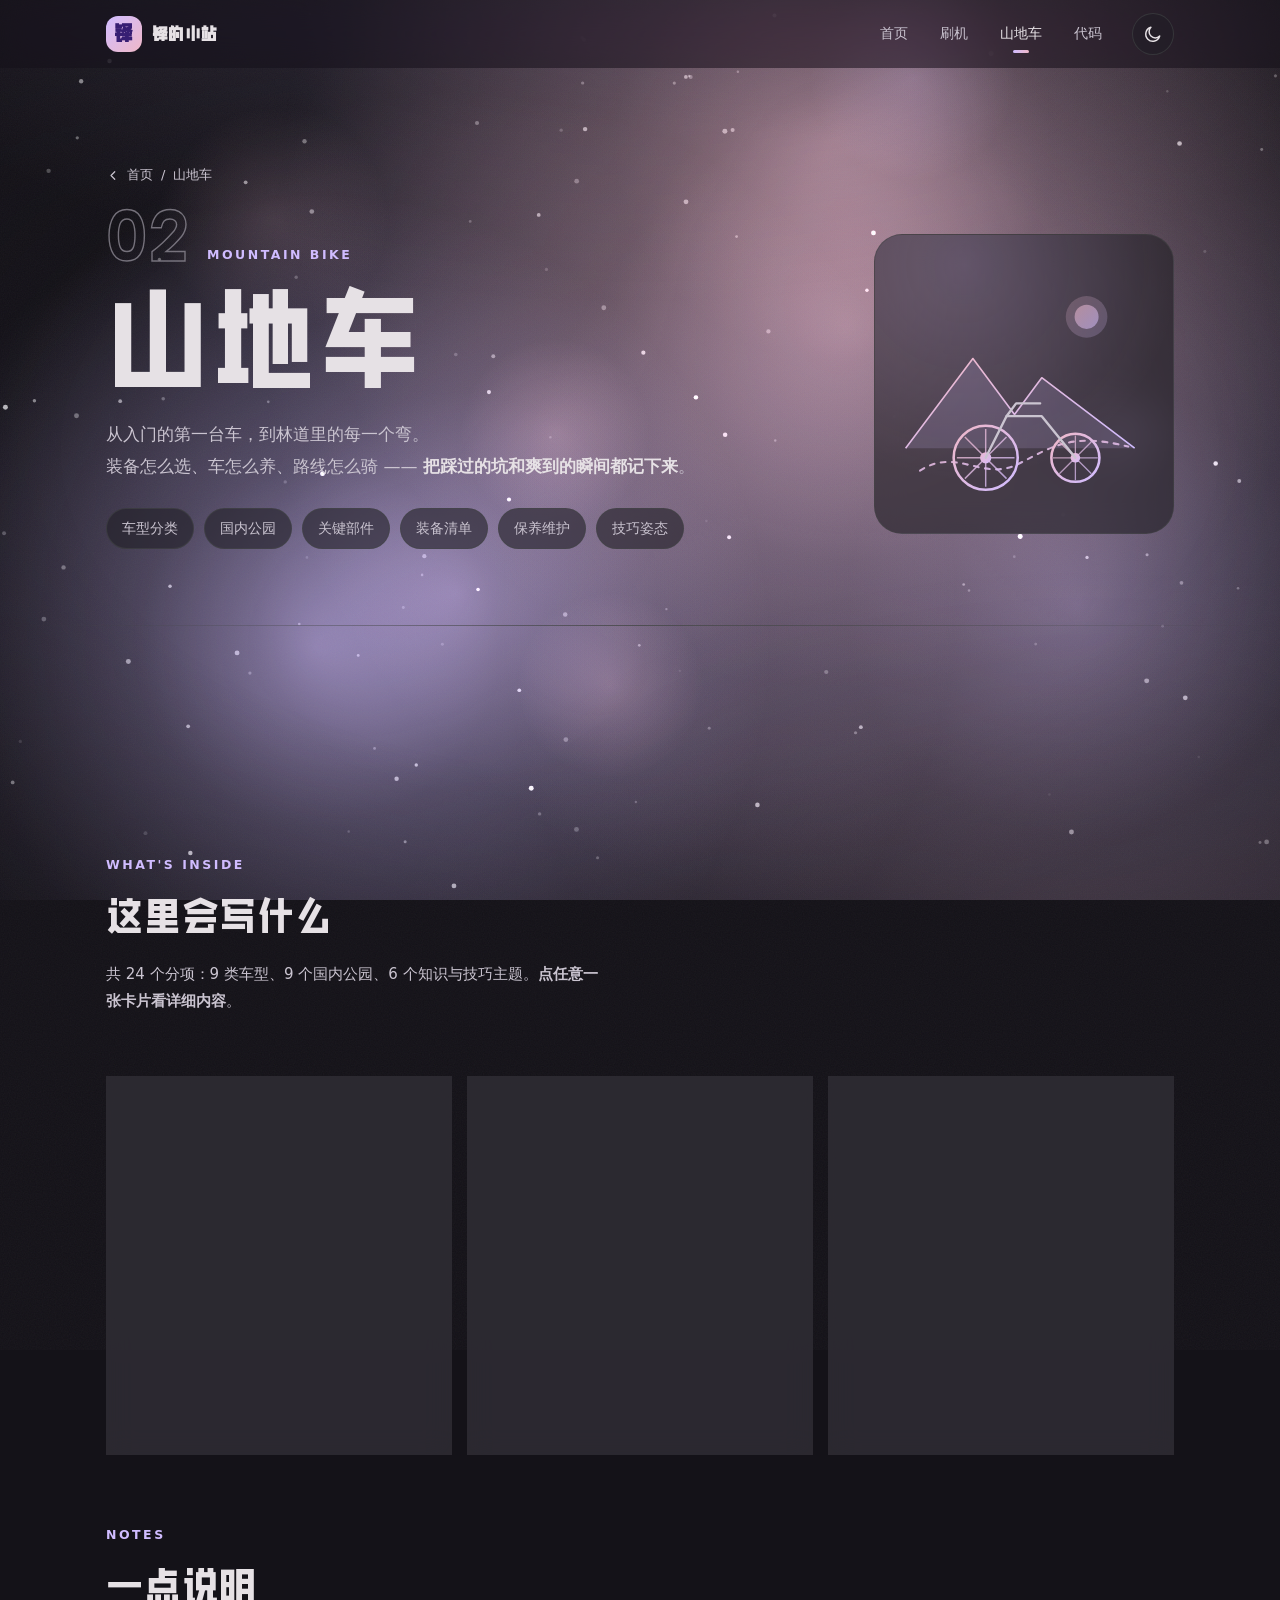
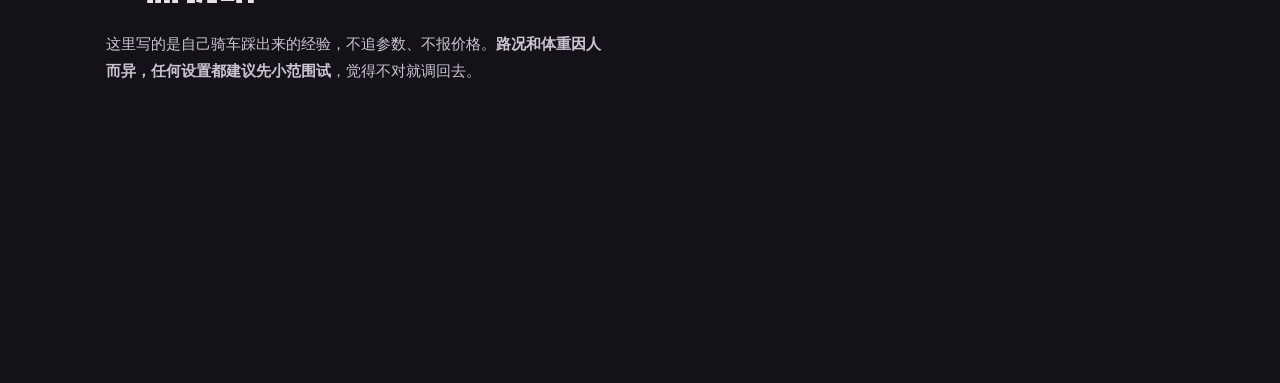
==== commit dda34c78: "feat: 新增「代码与开源」分区（code.html + 14 个线稿配图），首页加 03 入口横幅 - code.html：与 flash/bike 同构的三级视图（大类 → 分项 → 详情）、侧" ====
--- a/bike.html
+++ b/bike.html
@@ -706,6 +706,8 @@
 /* ===== 大类标题（二级页顶部） ===== */
 .crumb{margin-bottom:10px}
 .cat-head{margin:20px 0 34px;max-width:64ch}
+/* 大类视图：crumb 变成块级，避免返回链接与标题并排重叠 */
+.crumb.is-cat{display:block}
 .cat-head h2{margin:0 0 12px;font-size:clamp(28px,5.2vw,46px);font-weight:700;
   letter-spacing:-.025em;line-height:1.15}
 .cat-head p{margin:0;font-size:15px;line-height:1.85;
@@ -751,6 +753,7 @@
       <a href="index.html">首页</a>
       <a href="flash.html">刷机</a>
       <a href="bike.html" class="active">山地车</a>
+      <a href="code.html">代码</a>
     </nav>
     <button class="icon-btn" id="themeBtn" type="button" aria-label="切换深浅色主题">
       <svg class="sun" viewBox="0 0 24 24" fill="none" stroke="currentColor" stroke-width="1.8" stroke-linecap="round" stroke-linejoin="round" aria-hidden="true">
@@ -1931,6 +1934,7 @@
         '</span></a>';
     });
     if (hs.crumb) hs.crumb.innerHTML = '';
+    if (hs.crumb) hs.crumb.classList.remove('is-cat');
     hs.grid.innerHTML = html;
     reveal(hs.grid); forceVisible(hs.grid);
     wireLinks(hs.grid);
@@ -1944,6 +1948,7 @@
     if (!cat) { renderCats(hs); return; }
     hs.curCat = catId;
     if (hs.crumb) {
+      hs.crumb.classList.add('is-cat');
       hs.crumb.innerHTML = '<a class="back-link" data-go="cats" role="button" tabindex="0" onclick="return DZGo.go(\'cats\')">' + BACK + '返回大类</a>' +
         '<div class="cat-head"><h2>' + cat.title + '</h2><p>' + cat.desc + '</p></div>';
       wireLinks(hs.crumb);
